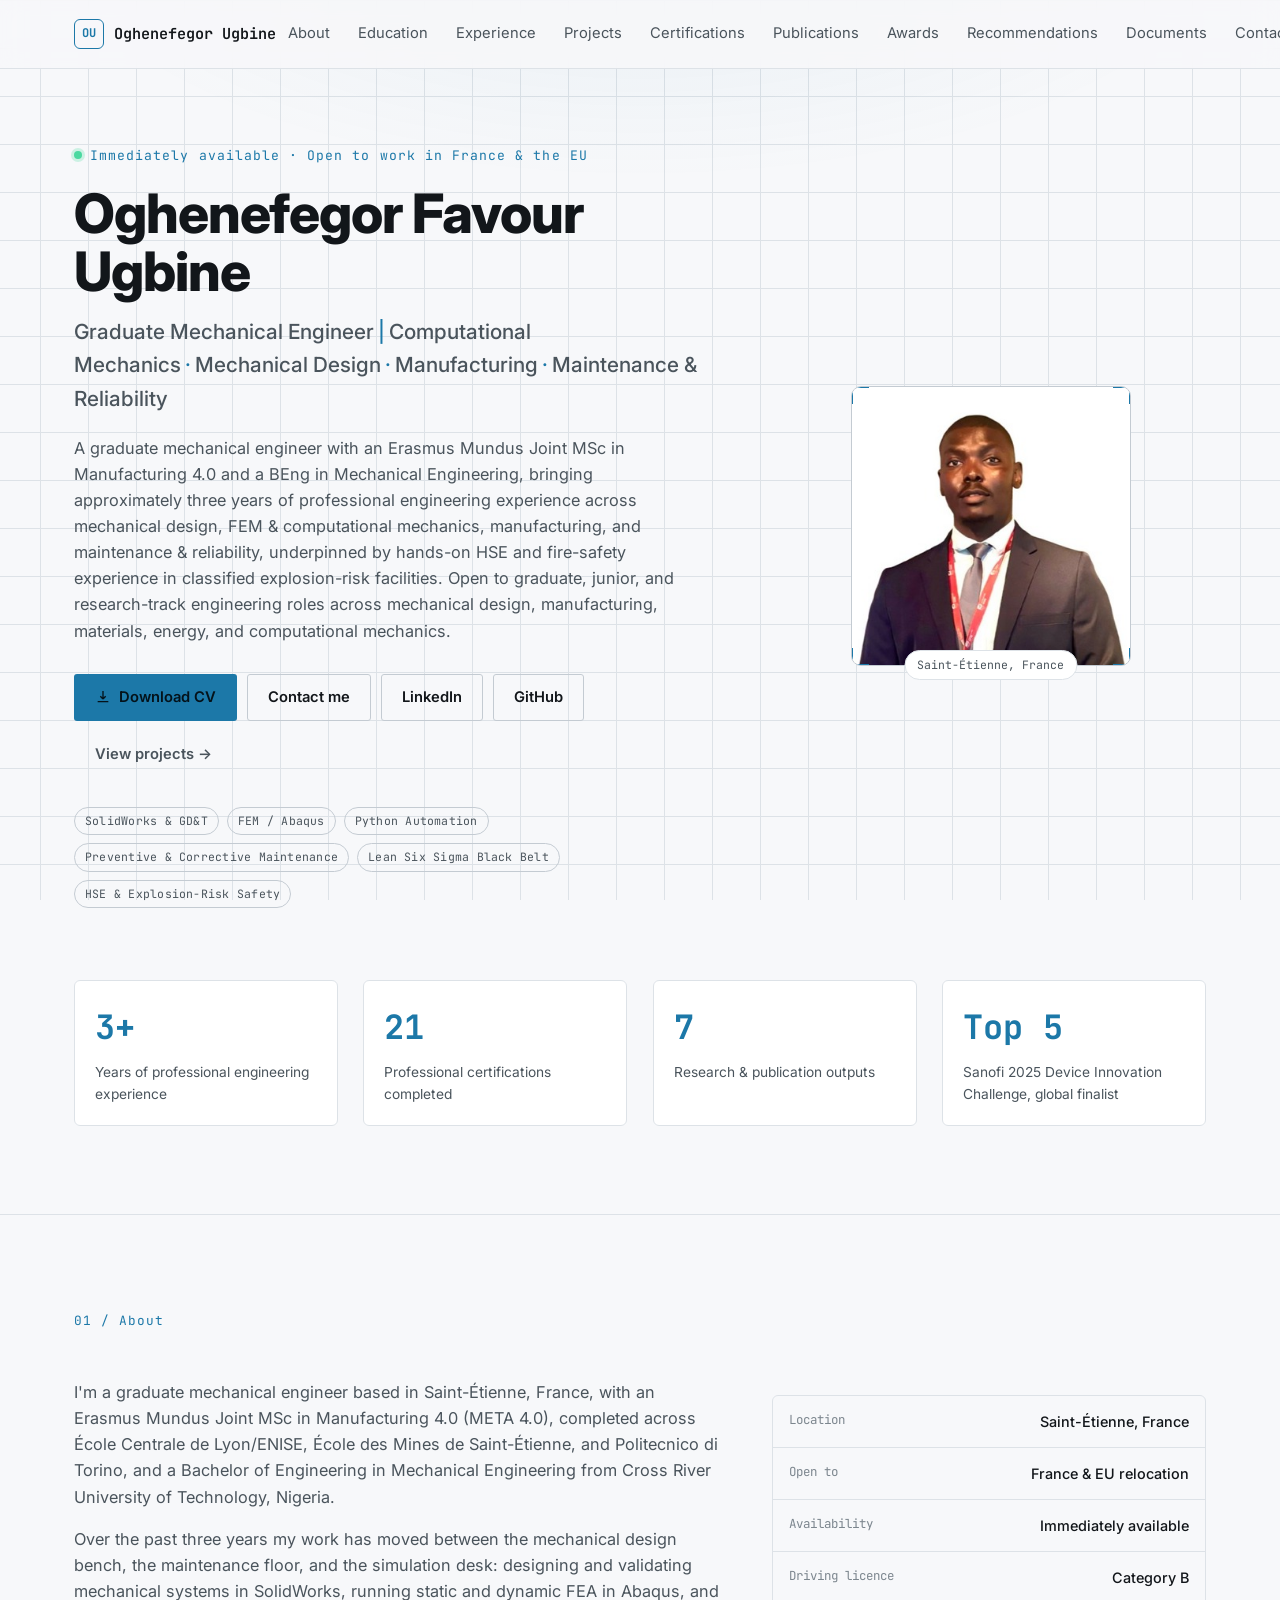
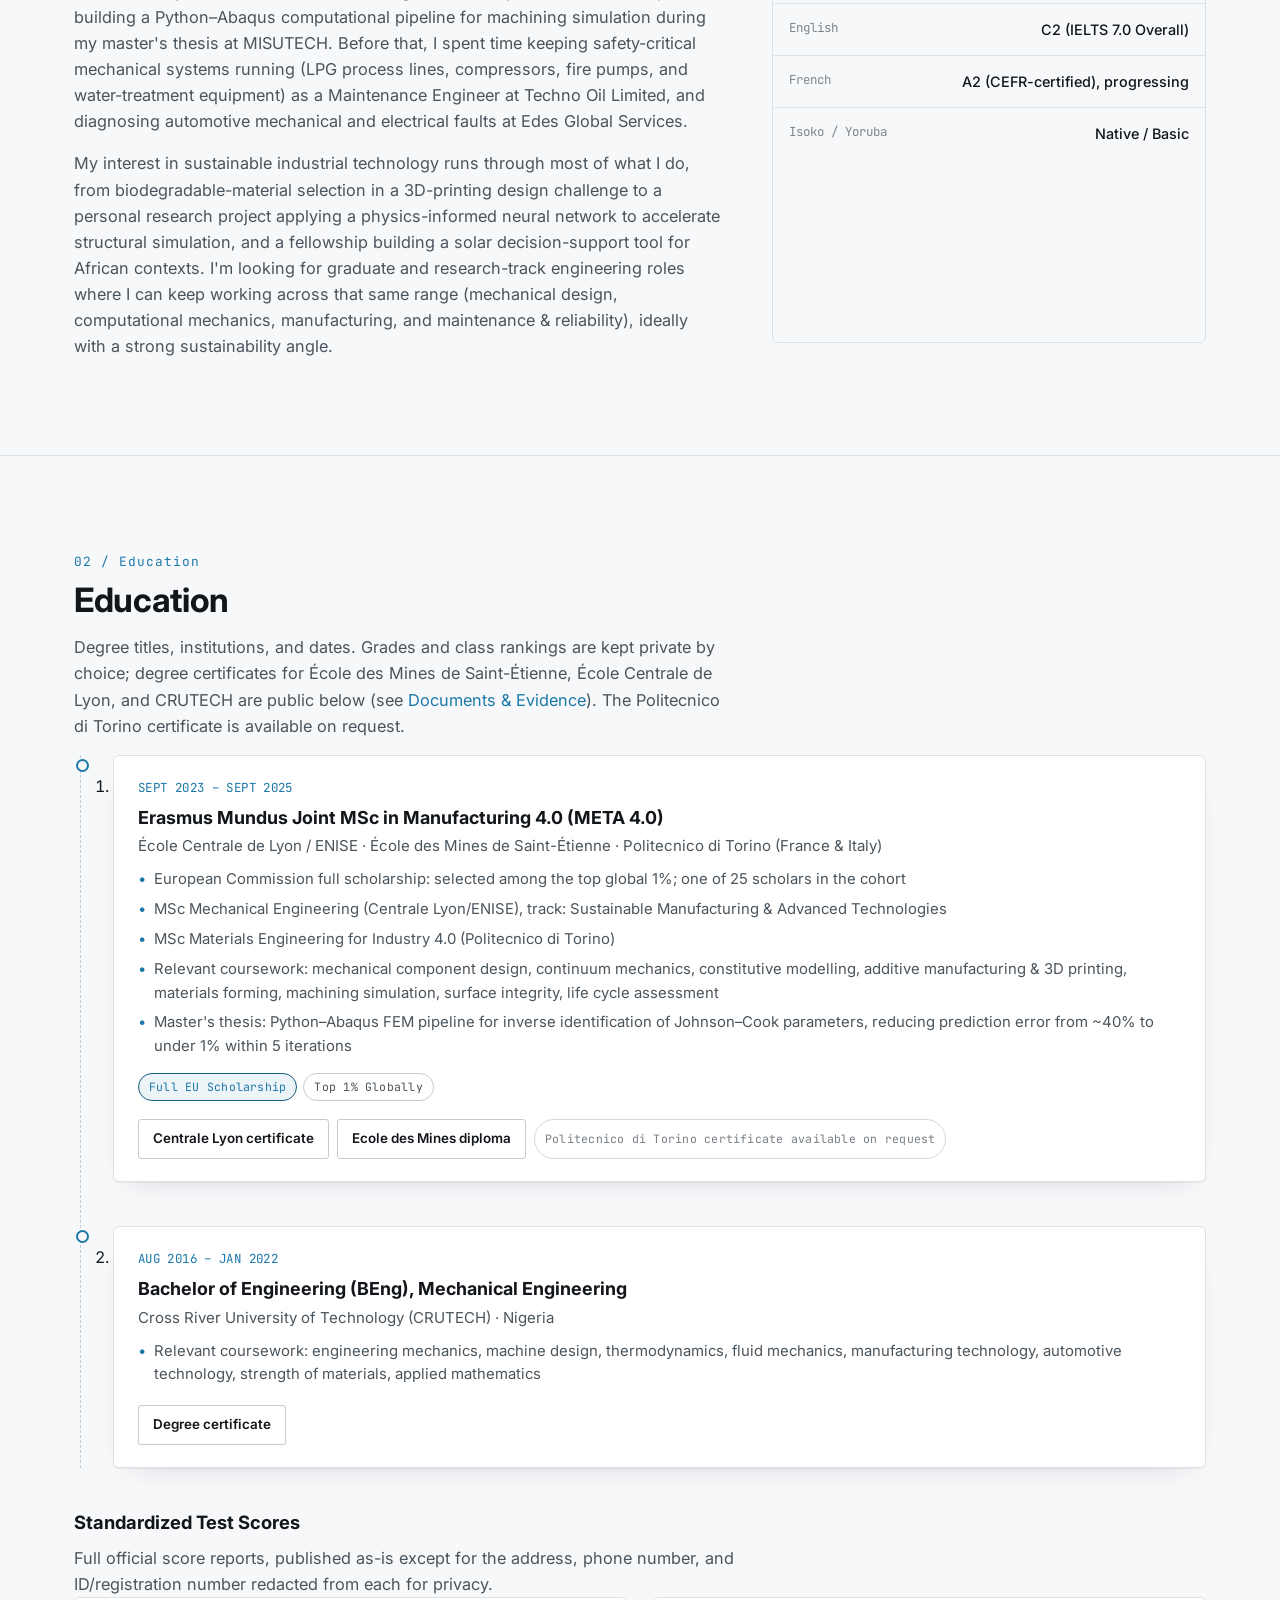
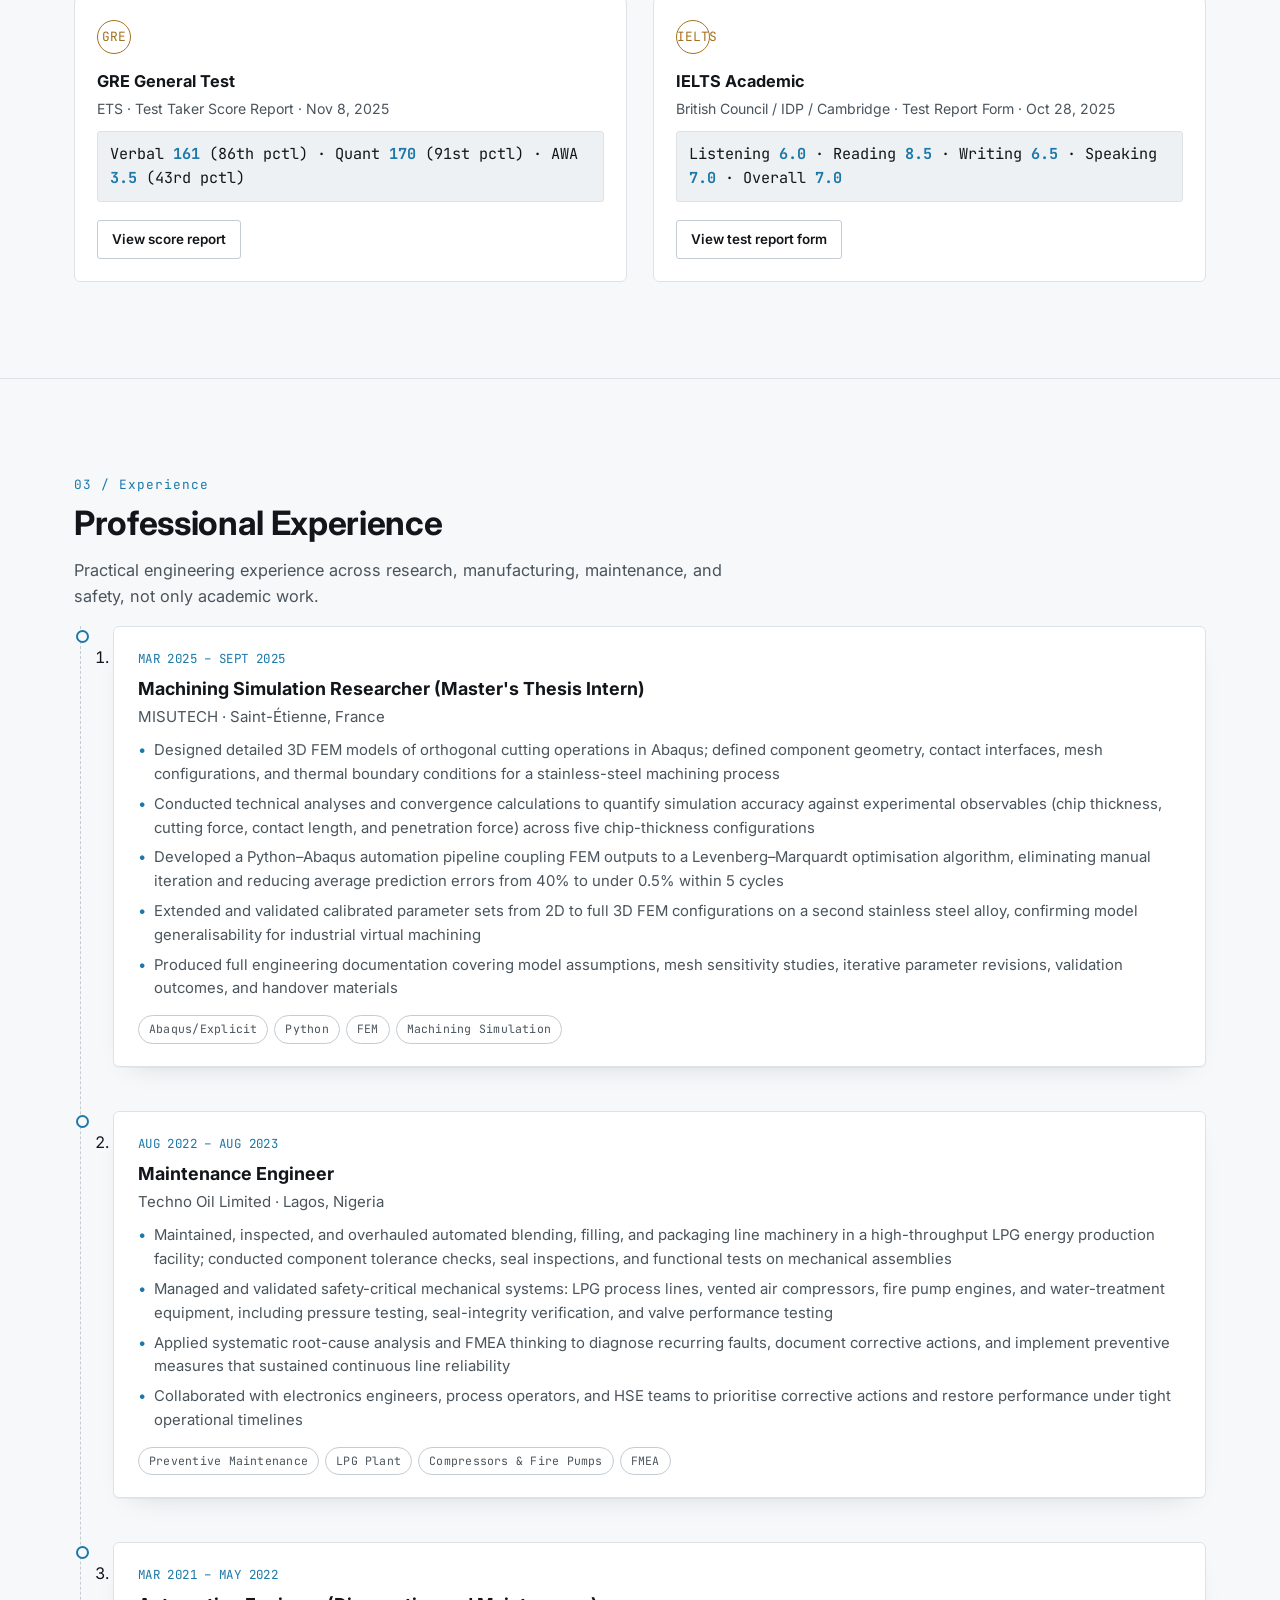
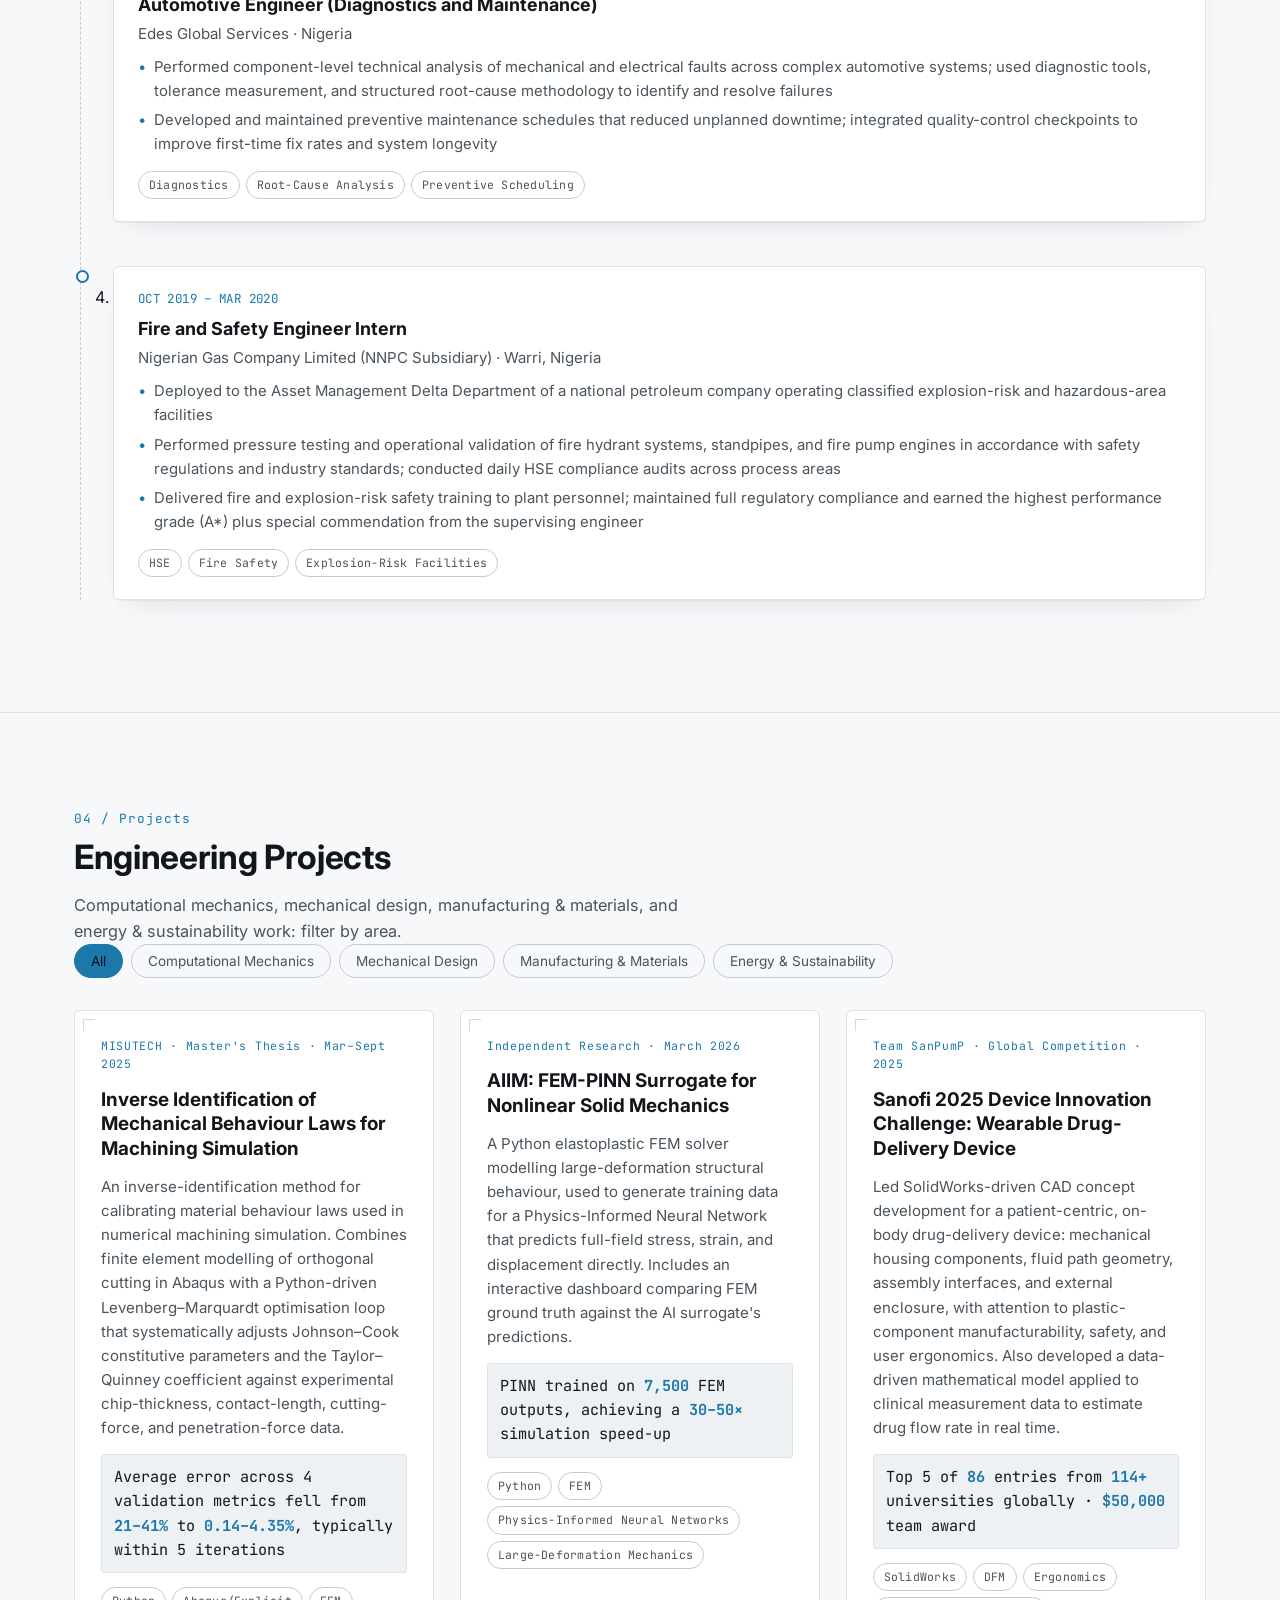
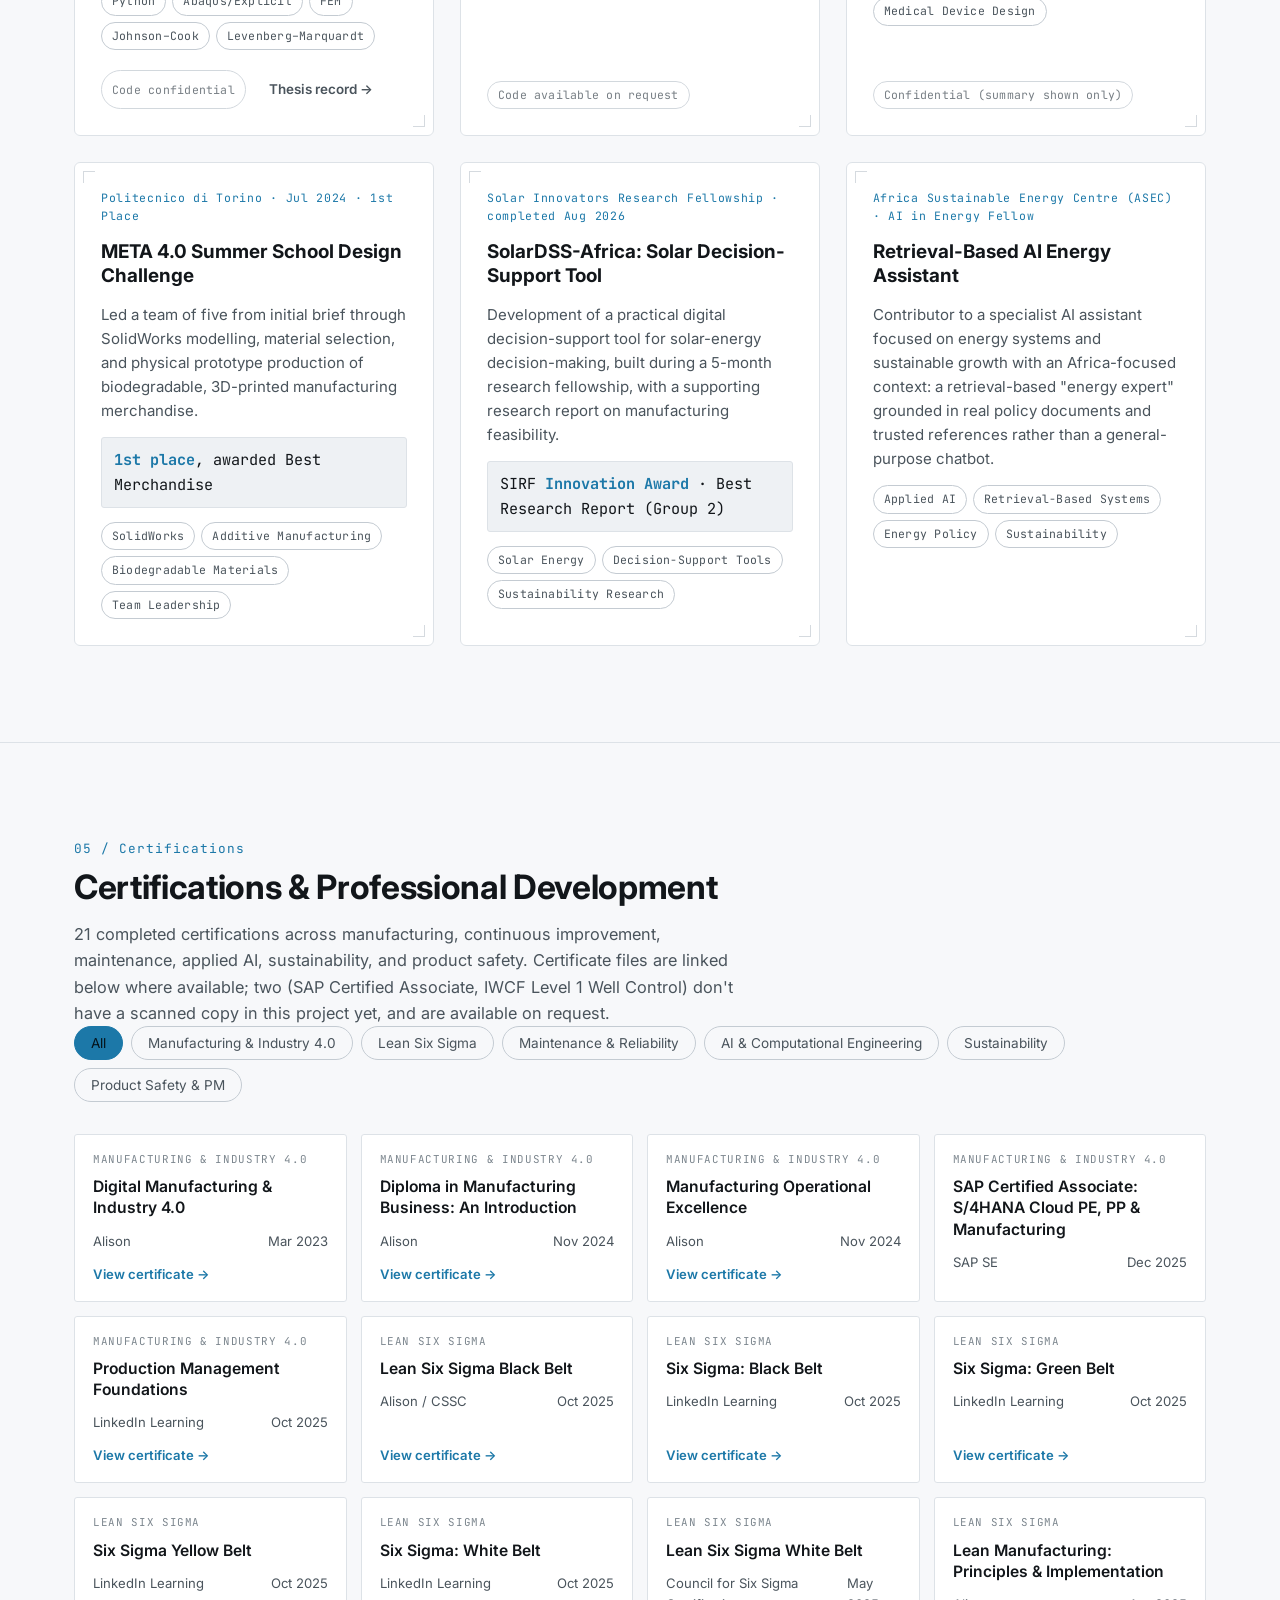
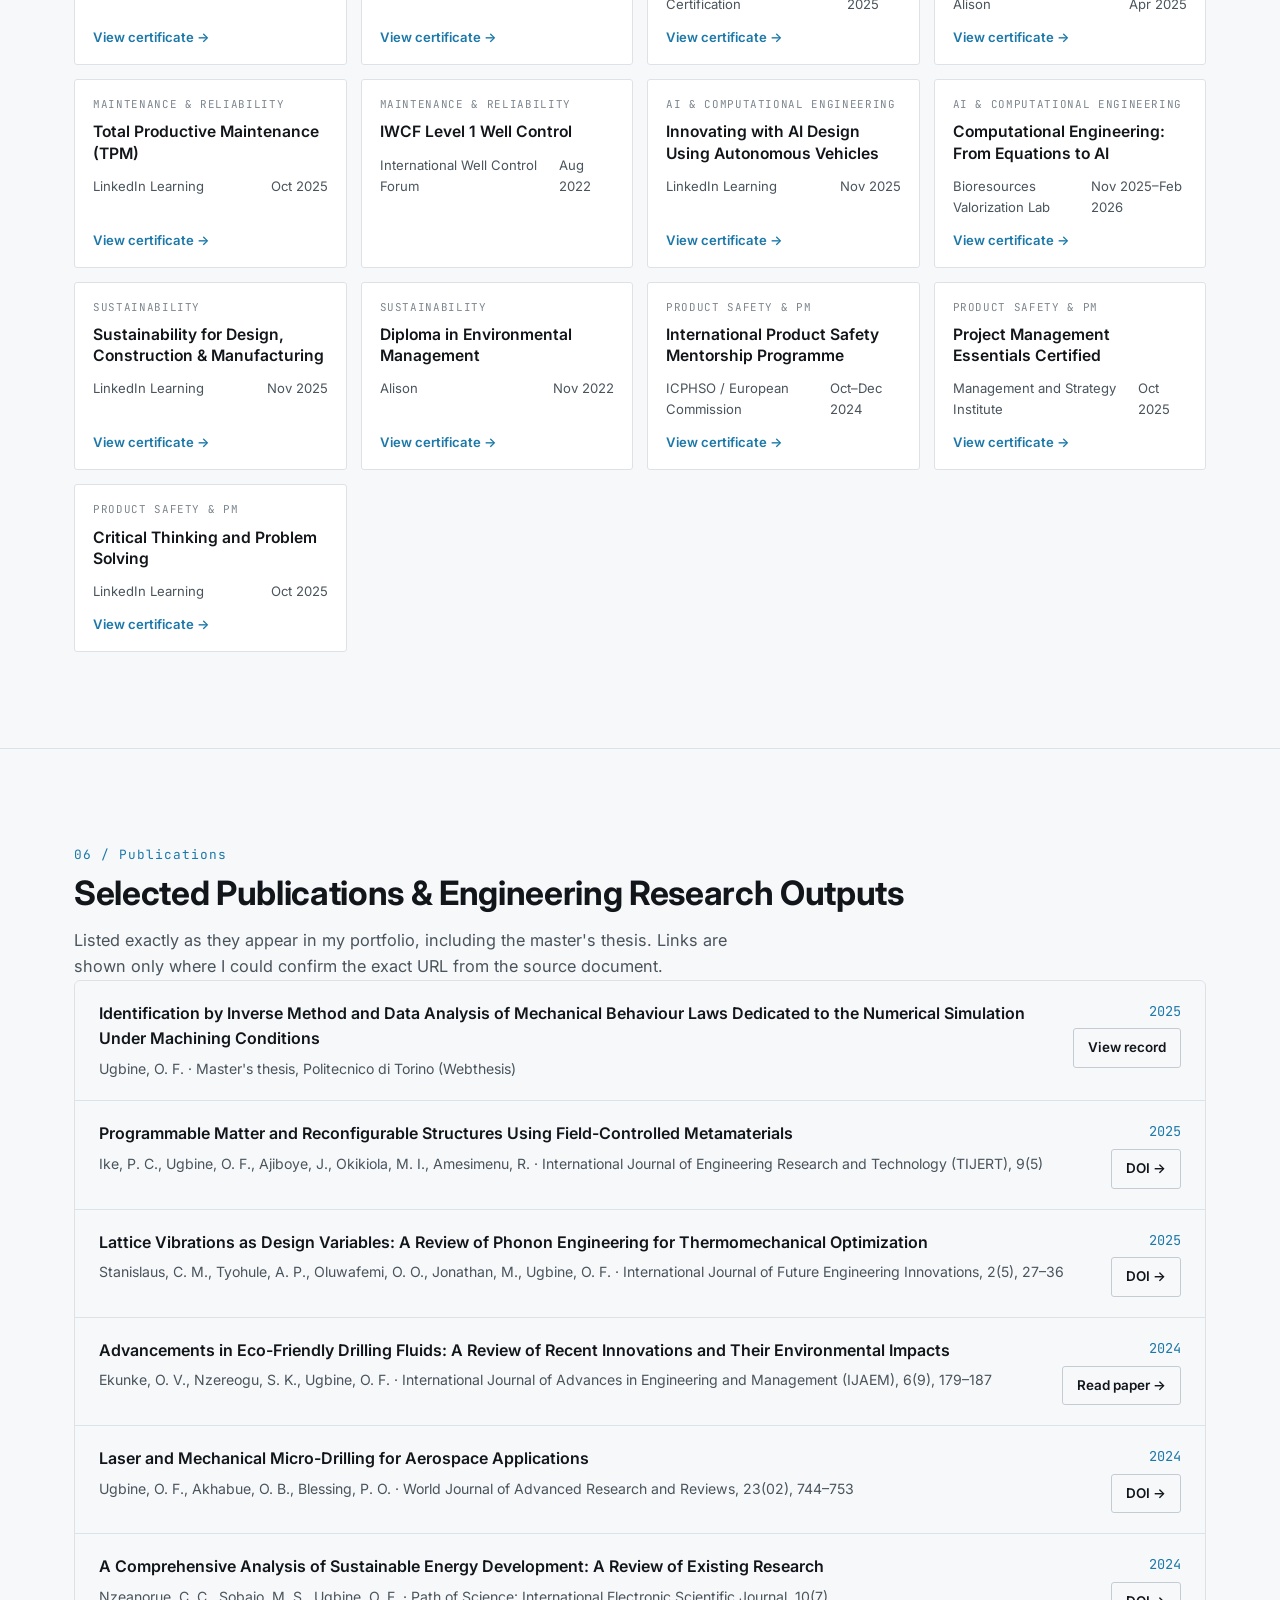
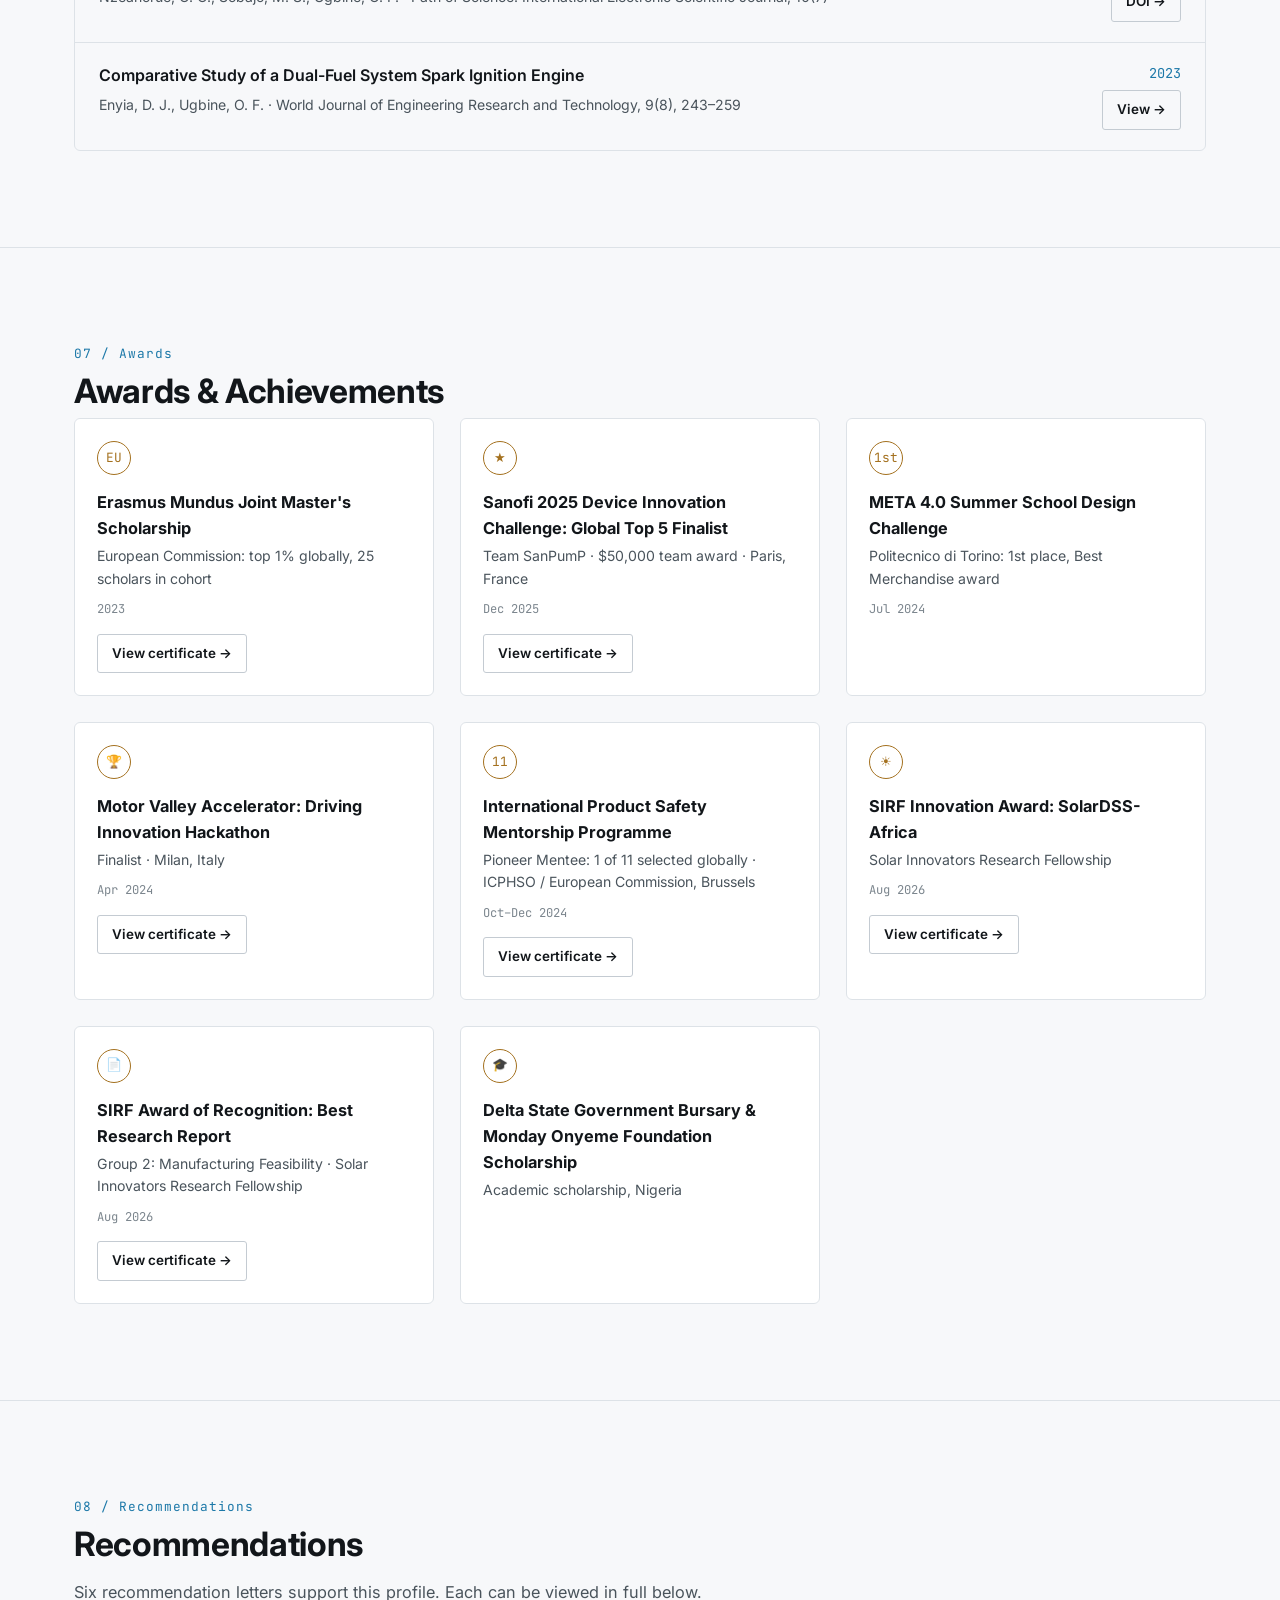
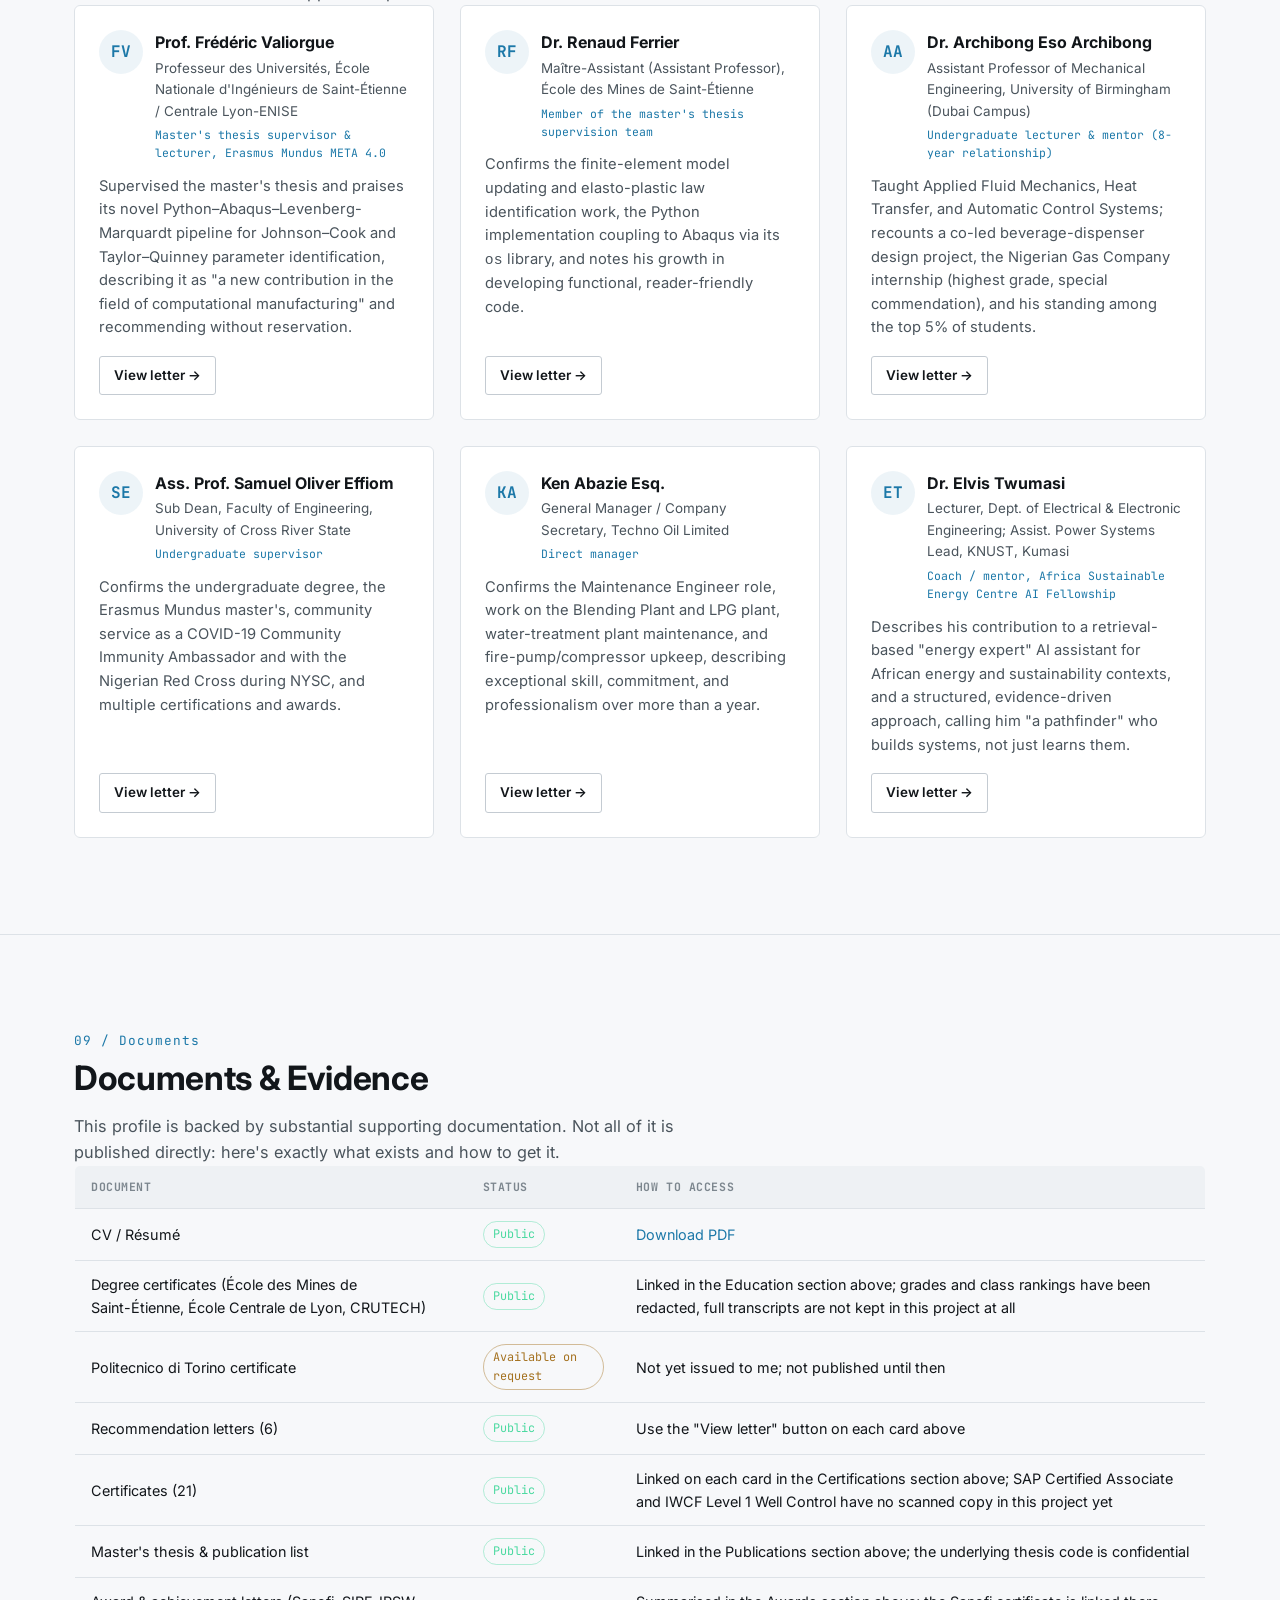
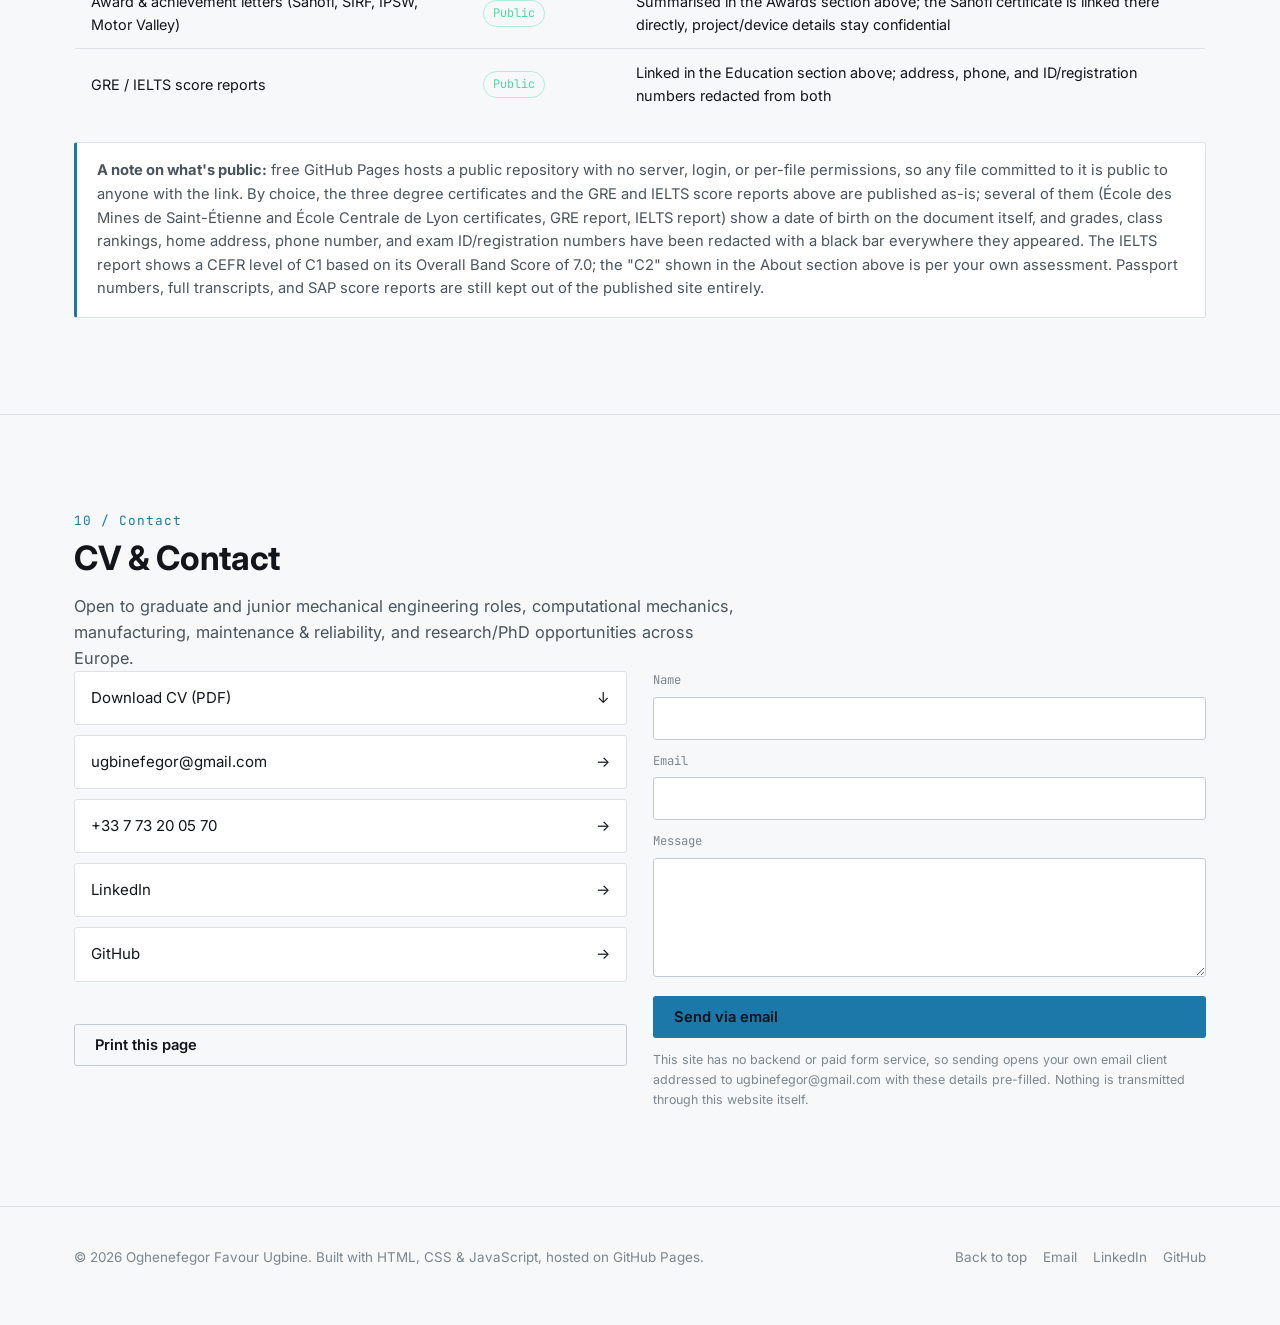
==== index.html @ 9240672d "Add files via upload Fix file placement." ====
<!doctype html>
<html lang="en">
<head>
<meta charset="UTF-8" />
<meta name="viewport" content="width=device-width, initial-scale=1" />
<title>Oghenefegor Favour Ugbine | Graduate Mechanical Engineer</title>
<meta name="description" content="Portfolio of Oghenefegor Favour Ugbine, Graduate Mechanical Engineer specialising in computational mechanics, mechanical design, manufacturing, and maintenance &amp; reliability. Erasmus Mundus MSc in Manufacturing 4.0, BEng Mechanical Engineering." />
<meta name="author" content="Oghenefegor Favour Ugbine" />
<meta name="robots" content="index, follow" />
<link rel="canonical" href="https://oghenefegorugbine.github.io/" />

<!-- Open Graph -->
<meta property="og:type" content="website" />
<meta property="og:title" content="Oghenefegor Favour Ugbine | Graduate Mechanical Engineer" />
<meta property="og:description" content="Computational mechanics · mechanical design · manufacturing · maintenance &amp; reliability. Erasmus Mundus MSc in Manufacturing 4.0, BEng Mechanical Engineering." />
<meta property="og:image" content="assets/images/headshot.jpg" />
<meta property="og:url" content="https://oghenefegorugbine.github.io/" />
<meta name="twitter:card" content="summary" />
<meta name="twitter:title" content="Oghenefegor Favour Ugbine | Graduate Mechanical Engineer" />
<meta name="twitter:description" content="Computational mechanics · mechanical design · manufacturing · maintenance &amp; reliability." />
<meta name="twitter:image" content="assets/images/headshot.jpg" />

<link rel="icon" type="image/svg+xml" href="assets/icons/favicon.svg" />
<link rel="preconnect" href="https://fonts.googleapis.com" />
<link rel="preconnect" href="https://fonts.gstatic.com" crossorigin />
<link href="https://fonts.googleapis.com/css2?family=Inter:wght@400;500;600;700;800&family=JetBrains+Mono:wght@400;500;600;700&display=swap" rel="stylesheet" />
<link rel="stylesheet" href="style.css" />

<script type="application/ld+json">
{
  "@context": "https://schema.org",
  "@type": "Person",
  "name": "Oghenefegor Favour Ugbine",
  "jobTitle": "Graduate Mechanical Engineer",
  "url": "https://oghenefegorugbine.github.io/",
  "email": "mailto:ugbinefegor@gmail.com",
  "address": { "@type": "PostalAddress", "addressLocality": "Saint-Étienne", "addressCountry": "FR" },
  "sameAs": [
    "https://www.linkedin.com/in/oghenefegor-favour-ugbine-377988121",
    "https://github.com/OghenefegorUgbine"
  ],
  "alumniOf": [
    { "@type": "CollegeOrUniversity", "name": "École Centrale de Lyon / ENISE" },
    { "@type": "CollegeOrUniversity", "name": "Politecnico di Torino" },
    { "@type": "CollegeOrUniversity", "name": "École des Mines de Saint-Étienne" },
    { "@type": "CollegeOrUniversity", "name": "Cross River University of Technology" }
  ]
}
</script>
</head>
<body>
<a class="skip-link" href="#main">Skip to content</a>

<header class="site-header">
  <div class="container nav">
    <a class="brand" href="#top">
      <span class="brand-mark" aria-hidden="true">OU</span>
      <span>Oghenefegor&nbsp;Ugbine</span>
    </a>

    <nav class="nav-links" id="nav-links" aria-label="Primary">
      <a href="#about">About</a>
      <a href="#education">Education</a>
      <a href="#experience">Experience</a>
      <a href="#projects">Projects</a>
      <a href="#certifications">Certifications</a>
      <a href="#publications">Publications</a>
      <a href="#awards">Awards</a>
      <a href="#recommendations">Recommendations</a>
      <a href="#documents">Documents</a>
      <a href="#contact">Contact</a>
    </nav>

    <div class="nav-actions">
      <button class="icon-btn" id="theme-toggle" type="button" aria-pressed="false" title="Toggle light / dark mode">
        <svg class="icon-sun hidden" width="18" height="18" viewBox="0 0 24 24" fill="none" stroke="currentColor" stroke-width="2" aria-hidden="true"><circle cx="12" cy="12" r="4"/><path d="M12 2v2M12 20v2M4.9 4.9l1.4 1.4M17.7 17.7l1.4 1.4M2 12h2M20 12h2M4.9 19.1l1.4-1.4M17.7 6.3l1.4-1.4"/></svg>
        <svg class="icon-moon" width="18" height="18" viewBox="0 0 24 24" fill="none" stroke="currentColor" stroke-width="2" aria-hidden="true"><path d="M21 12.8A9 9 0 1 1 11.2 3a7 7 0 0 0 9.8 9.8z"/></svg>
        <span class="visually-hidden" style="position:absolute;width:1px;height:1px;overflow:hidden;clip:rect(0,0,0,0);">Toggle theme</span>
      </button>
      <button class="icon-btn nav-toggle" id="nav-toggle" type="button" aria-expanded="false" aria-controls="nav-links" title="Menu">
        <svg width="18" height="18" viewBox="0 0 24 24" fill="none" stroke="currentColor" stroke-width="2" aria-hidden="true"><path d="M3 6h18M3 12h18M3 18h18"/></svg>
      </button>
    </div>
  </div>
</header>

<main id="main">

  <!-- ================= HOME / HERO ================= -->
  <section id="top" class="hero">
    <div class="container hero-grid">
      <div>
        <p class="eyebrow">Immediately available · Open to work in France &amp; the EU</p>
        <h1 class="hero-name">Oghenefegor Favour Ugbine</h1>
        <p class="hero-headline">Graduate Mechanical Engineer<span class="sep">|</span>Computational Mechanics<span class="sep">·</span>Mechanical Design<span class="sep">·</span>Manufacturing<span class="sep">·</span>Maintenance &amp; Reliability</p>
        <p class="hero-value">A graduate mechanical engineer with an Erasmus Mundus Joint MSc in Manufacturing 4.0 and a BEng in Mechanical Engineering, bringing approximately three years of professional engineering experience across mechanical design, FEM &amp; computational mechanics, manufacturing, and maintenance &amp; reliability, underpinned by hands-on HSE and fire-safety experience in classified explosion-risk facilities. Open to graduate, junior, and research-track engineering roles across mechanical design, manufacturing, materials, energy, and computational mechanics.</p>

        <div class="hero-actions">
          <a class="btn btn-primary" href="assets/documents/Oghenefegor_Favour_Ugbine_CV.pdf" download>
            <svg width="16" height="16" viewBox="0 0 24 24" fill="none" stroke="currentColor" stroke-width="2" aria-hidden="true"><path d="M12 3v12m0 0l-4-4m4 4l4-4M4 19h16"/></svg>
            Download CV
          </a>
          <a class="btn btn-outline" href="#contact">Contact me</a>
          <a class="btn btn-outline" href="https://www.linkedin.com/in/oghenefegor-favour-ugbine-377988121" target="_blank" rel="noopener noreferrer">LinkedIn</a>
          <a class="btn btn-outline" href="https://github.com/OghenefegorUgbine" target="_blank" rel="noopener noreferrer">GitHub</a>
          <a class="btn btn-ghost" href="#projects">View projects &rarr;</a>
        </div>

        <div class="hero-tags">
          <span class="tag">SolidWorks &amp; GD&amp;T</span>
          <span class="tag">FEM / Abaqus</span>
          <span class="tag">Python Automation</span>
          <span class="tag">Preventive &amp; Corrective Maintenance</span>
          <span class="tag">Lean Six Sigma Black Belt</span>
          <span class="tag">HSE &amp; Explosion-Risk Safety</span>
        </div>
      </div>

      <div class="hero-portrait">
        <div class="portrait-frame">
          <span class="portrait-corner tl"></span><span class="portrait-corner tr"></span>
          <span class="portrait-corner bl"></span><span class="portrait-corner br"></span>
          <img src="assets/images/headshot.jpg" alt="Portrait of Oghenefegor Favour Ugbine" width="360" height="352" />
        </div>
        <span class="portrait-label">Saint-Étienne, France</span>
      </div>
    </div>

    <div class="container stat-row reveal">
      <div class="stat"><div class="stat-num" data-count-to="3" data-suffix="+">0</div><div class="stat-label">Years of professional engineering experience</div></div>
      <div class="stat"><div class="stat-num" data-count-to="21" data-suffix="">0</div><div class="stat-label">Professional certifications completed</div></div>
      <div class="stat"><div class="stat-num" data-count-to="7" data-suffix="">0</div><div class="stat-label">Research &amp; publication outputs</div></div>
      <div class="stat"><div class="stat-num mono" style="font-size:clamp(1.6rem,3vw,2.1rem);font-weight:700;color:var(--accent);">Top 5</div><div class="stat-label">Sanofi 2025 Device Innovation Challenge, global finalist</div></div>
    </div>
  </section>

  <!-- ================= ABOUT ================= -->
  <section id="about">
    <div class="container">
      <div class="section-head reveal">
        <span class="section-index">01 / About</span>
      </div>
      <div class="about-grid">
        <div class="about-body reveal">
          <p>I'm a graduate mechanical engineer based in Saint-Étienne, France, with an Erasmus Mundus Joint MSc in Manufacturing 4.0 (META 4.0), completed across École Centrale de Lyon/ENISE, École des Mines de Saint-Étienne, and Politecnico di Torino, and a Bachelor of Engineering in Mechanical Engineering from Cross River University of Technology, Nigeria.</p>
          <p>Over the past three years my work has moved between the mechanical design bench, the maintenance floor, and the simulation desk: designing and validating mechanical systems in SolidWorks, running static and dynamic FEA in Abaqus, and building a Python&ndash;Abaqus computational pipeline for machining simulation during my master's thesis at MISUTECH. Before that, I spent time keeping safety-critical mechanical systems running (LPG process lines, compressors, fire pumps, and water-treatment equipment) as a Maintenance Engineer at Techno Oil Limited, and diagnosing automotive mechanical and electrical faults at Edes Global Services.</p>
          <p>My interest in sustainable industrial technology runs through most of what I do, from biodegradable-material selection in a 3D-printing design challenge to a personal research project applying a physics-informed neural network to accelerate structural simulation, and a fellowship building a solar decision-support tool for African contexts. I'm looking for graduate and research-track engineering roles where I can keep working across that same range (mechanical design, computational mechanics, manufacturing, and maintenance &amp; reliability), ideally with a strong sustainability angle.</p>
        </div>
        <dl class="about-facts reveal">
          <div class="about-fact"><dt>Location</dt><dd>Saint-Étienne, France</dd></div>
          <div class="about-fact"><dt>Open to</dt><dd>France &amp; EU relocation</dd></div>
          <div class="about-fact"><dt>Availability</dt><dd>Immediately available</dd></div>
          <div class="about-fact"><dt>Driving licence</dt><dd>Category B</dd></div>
          <div class="about-fact"><dt>English</dt><dd>C2 (<a href="#education" style="color:inherit;">IELTS 7.0 Overall</a>)</dd></div>
          <div class="about-fact"><dt>French</dt><dd>A2 (CEFR-certified), progressing</dd></div>
          <div class="about-fact"><dt>Isoko / Yoruba</dt><dd>Native / Basic</dd></div>
        </dl>
      </div>
    </div>
  </section>

  <!-- ================= EDUCATION ================= -->
  <section id="education">
    <div class="container">
      <div class="section-head-row reveal">
        <span class="section-index">02 / Education</span>
        <h2 class="section-title">Education</h2>
        <p class="section-sub">Degree titles, institutions, and dates. Grades and class rankings are kept private by choice; degree certificates for École des Mines de Saint-Étienne, École Centrale de Lyon, and CRUTECH are public below (see <a href="#documents" style="color:var(--accent);">Documents &amp; Evidence</a>). The Politecnico di Torino certificate is available on request.</p>
      </div>

      <ol class="timeline">
        <li class="timeline-item reveal">
          <span class="timeline-dot" aria-hidden="true"></span>
          <div class="timeline-card">
            <div class="timeline-when">SEPT 2023 &ndash; SEPT 2025</div>
            <h3 class="timeline-title">Erasmus Mundus Joint MSc in Manufacturing 4.0 (META 4.0)</h3>
            <p class="timeline-org">École Centrale de Lyon / ENISE &middot; École des Mines de Saint-Étienne &middot; Politecnico di Torino (France &amp; Italy)</p>
            <ul class="timeline-list">
              <li>European Commission full scholarship: selected among the top global 1%; one of 25 scholars in the cohort</li>
              <li>MSc Mechanical Engineering (Centrale Lyon/ENISE), track: Sustainable Manufacturing &amp; Advanced Technologies</li>
              <li>MSc Materials Engineering for Industry 4.0 (Politecnico di Torino)</li>
              <li>Relevant coursework: mechanical component design, continuum mechanics, constitutive modelling, additive manufacturing &amp; 3D printing, materials forming, machining simulation, surface integrity, life cycle assessment</li>
              <li>Master's thesis: Python&ndash;Abaqus FEM pipeline for inverse identification of Johnson&ndash;Cook parameters, reducing prediction error from ~40% to under 1% within 5 iterations</li>
            </ul>
            <div class="timeline-tags"><span class="tag tag-accent">Full EU Scholarship</span><span class="tag">Top 1% Globally</span></div>
            <div class="project-links" style="margin-top:.75rem;">
              <a class="btn btn-sm btn-outline" href="documents/degree-certificates/ecole-centrale-de-lyon-certificate.pdf" target="_blank" rel="noopener noreferrer">Centrale Lyon certificate</a>
              <a class="btn btn-sm btn-outline" href="documents/degree-certificates/ecole-des-mines-master-diploma.pdf" target="_blank" rel="noopener noreferrer">Ecole des Mines diploma</a>
              <span class="tag" style="opacity:.75;">Politecnico di Torino certificate available on request</span>
            </div>
          </div>
        </li>

        <li class="timeline-item reveal">
          <span class="timeline-dot" aria-hidden="true"></span>
          <div class="timeline-card">
            <div class="timeline-when">AUG 2016 &ndash; JAN 2022</div>
            <h3 class="timeline-title">Bachelor of Engineering (BEng), Mechanical Engineering</h3>
            <p class="timeline-org">Cross River University of Technology (CRUTECH) &middot; Nigeria</p>
            <ul class="timeline-list">
              <li>Relevant coursework: engineering mechanics, machine design, thermodynamics, fluid mechanics, manufacturing technology, automotive technology, strength of materials, applied mathematics</li>
            </ul>
            <div class="project-links" style="margin-top:.75rem;">
              <a class="btn btn-sm btn-outline" href="documents/degree-certificates/crutech-bachelor-degree-certificate.pdf" target="_blank" rel="noopener noreferrer">Degree certificate</a>
            </div>
          </div>
        </li>
      </ol>

      <div class="section-head-row reveal" style="margin-top:2.5rem;">
        <h3 style="font-size:1.15rem;font-weight:700;">Standardized Test Scores</h3>
        <p class="section-sub">Full official score reports, published as-is except for the address, phone number, and ID/registration number redacted from each for privacy.</p>
      </div>
      <div class="award-grid">
        <div class="award-card reveal">
          <div class="award-icon">GRE</div>
          <div class="award-title">GRE General Test</div>
          <div class="award-org">ETS &middot; Test Taker Score Report &middot; Nov 8, 2025</div>
          <div class="project-stat" style="margin-top:10px;">Verbal <span>161</span> (86th pctl) &middot; Quant <span>170</span> (91st pctl) &middot; AWA <span>3.5</span> (43rd pctl)</div>
          <div class="project-links" style="margin-top:.75rem;">
            <a class="btn btn-sm btn-outline" href="documents/test-scores/gre-general-test-score-report.pdf" target="_blank" rel="noopener noreferrer">View score report</a>
          </div>
        </div>
        <div class="award-card reveal">
          <div class="award-icon">IELTS</div>
          <div class="award-title">IELTS Academic</div>
          <div class="award-org">British Council / IDP / Cambridge &middot; Test Report Form &middot; Oct 28, 2025</div>
          <div class="project-stat" style="margin-top:10px;">Listening <span>6.0</span> &middot; Reading <span>8.5</span> &middot; Writing <span>6.5</span> &middot; Speaking <span>7.0</span> &middot; Overall <span>7.0</span></div>
          <div class="project-links" style="margin-top:.75rem;">
            <a class="btn btn-sm btn-outline" href="documents/test-scores/ielts-academic-test-report-form.pdf" target="_blank" rel="noopener noreferrer">View test report form</a>
          </div>
        </div>
      </div>
    </div>
  </section>

  <!-- ================= EXPERIENCE ================= -->
  <section id="experience">
    <div class="container">
      <div class="section-head-row reveal">
        <span class="section-index">03 / Experience</span>
        <h2 class="section-title">Professional Experience</h2>
        <p class="section-sub">Practical engineering experience across research, manufacturing, maintenance, and safety, not only academic work.</p>
      </div>

      <ol class="timeline">
        <li class="timeline-item reveal">
          <span class="timeline-dot" aria-hidden="true"></span>
          <div class="timeline-card">
            <div class="timeline-when">MAR 2025 &ndash; SEPT 2025</div>
            <h3 class="timeline-title">Machining Simulation Researcher (Master's Thesis Intern)</h3>
            <p class="timeline-org">MISUTECH &middot; Saint-Étienne, France</p>
            <ul class="timeline-list">
              <li>Designed detailed 3D FEM models of orthogonal cutting operations in Abaqus; defined component geometry, contact interfaces, mesh configurations, and thermal boundary conditions for a stainless-steel machining process</li>
              <li>Conducted technical analyses and convergence calculations to quantify simulation accuracy against experimental observables (chip thickness, cutting force, contact length, and penetration force) across five chip-thickness configurations</li>
              <li>Developed a Python&ndash;Abaqus automation pipeline coupling FEM outputs to a Levenberg&ndash;Marquardt optimisation algorithm, eliminating manual iteration and reducing average prediction errors from 40% to under 0.5% within 5 cycles</li>
              <li>Extended and validated calibrated parameter sets from 2D to full 3D FEM configurations on a second stainless steel alloy, confirming model generalisability for industrial virtual machining</li>
              <li>Produced full engineering documentation covering model assumptions, mesh sensitivity studies, iterative parameter revisions, validation outcomes, and handover materials</li>
            </ul>
            <div class="timeline-tags"><span class="tag">Abaqus/Explicit</span><span class="tag">Python</span><span class="tag">FEM</span><span class="tag">Machining Simulation</span></div>
          </div>
        </li>

        <li class="timeline-item reveal">
          <span class="timeline-dot" aria-hidden="true"></span>
          <div class="timeline-card">
            <div class="timeline-when">AUG 2022 &ndash; AUG 2023</div>
            <h3 class="timeline-title">Maintenance Engineer</h3>
            <p class="timeline-org">Techno Oil Limited &middot; Lagos, Nigeria</p>
            <ul class="timeline-list">
              <li>Maintained, inspected, and overhauled automated blending, filling, and packaging line machinery in a high-throughput LPG energy production facility; conducted component tolerance checks, seal inspections, and functional tests on mechanical assemblies</li>
              <li>Managed and validated safety-critical mechanical systems: LPG process lines, vented air compressors, fire pump engines, and water-treatment equipment, including pressure testing, seal-integrity verification, and valve performance testing</li>
              <li>Applied systematic root-cause analysis and FMEA thinking to diagnose recurring faults, document corrective actions, and implement preventive measures that sustained continuous line reliability</li>
              <li>Collaborated with electronics engineers, process operators, and HSE teams to prioritise corrective actions and restore performance under tight operational timelines</li>
            </ul>
            <div class="timeline-tags"><span class="tag">Preventive Maintenance</span><span class="tag">LPG Plant</span><span class="tag">Compressors &amp; Fire Pumps</span><span class="tag">FMEA</span></div>
          </div>
        </li>

        <li class="timeline-item reveal">
          <span class="timeline-dot" aria-hidden="true"></span>
          <div class="timeline-card">
            <div class="timeline-when">MAR 2021 &ndash; MAY 2022</div>
            <h3 class="timeline-title">Automotive Engineer (Diagnostics and Maintenance)</h3>
            <p class="timeline-org">Edes Global Services &middot; Nigeria</p>
            <ul class="timeline-list">
              <li>Performed component-level technical analysis of mechanical and electrical faults across complex automotive systems; used diagnostic tools, tolerance measurement, and structured root-cause methodology to identify and resolve failures</li>
              <li>Developed and maintained preventive maintenance schedules that reduced unplanned downtime; integrated quality-control checkpoints to improve first-time fix rates and system longevity</li>
            </ul>
            <div class="timeline-tags"><span class="tag">Diagnostics</span><span class="tag">Root-Cause Analysis</span><span class="tag">Preventive Scheduling</span></div>
          </div>
        </li>

        <li class="timeline-item reveal">
          <span class="timeline-dot" aria-hidden="true"></span>
          <div class="timeline-card">
            <div class="timeline-when">OCT 2019 &ndash; MAR 2020</div>
            <h3 class="timeline-title">Fire and Safety Engineer Intern</h3>
            <p class="timeline-org">Nigerian Gas Company Limited (NNPC Subsidiary) &middot; Warri, Nigeria</p>
            <ul class="timeline-list">
              <li>Deployed to the Asset Management Delta Department of a national petroleum company operating classified explosion-risk and hazardous-area facilities</li>
              <li>Performed pressure testing and operational validation of fire hydrant systems, standpipes, and fire pump engines in accordance with safety regulations and industry standards; conducted daily HSE compliance audits across process areas</li>
              <li>Delivered fire and explosion-risk safety training to plant personnel; maintained full regulatory compliance and earned the highest performance grade (A*) plus special commendation from the supervising engineer</li>
            </ul>
            <div class="timeline-tags"><span class="tag">HSE</span><span class="tag">Fire Safety</span><span class="tag">Explosion-Risk Facilities</span></div>
          </div>
        </li>
      </ol>
    </div>
  </section>

  <!-- ================= PROJECTS ================= -->
  <section id="projects">
    <div class="container">
      <div class="section-head-row reveal">
        <span class="section-index">04 / Projects</span>
        <h2 class="section-title">Engineering Projects</h2>
        <p class="section-sub">Computational mechanics, mechanical design, manufacturing &amp; materials, and energy &amp; sustainability work: filter by area.</p>
      </div>

      <div class="pill-group" id="project-filters" role="group" aria-label="Filter projects by category">
        <button class="filter-btn is-active" data-filter="all" aria-pressed="true" type="button">All</button>
        <button class="filter-btn" data-filter="computational-mechanics" aria-pressed="false" type="button">Computational Mechanics</button>
        <button class="filter-btn" data-filter="mechanical-design" aria-pressed="false" type="button">Mechanical Design</button>
        <button class="filter-btn" data-filter="manufacturing-materials" aria-pressed="false" type="button">Manufacturing &amp; Materials</button>
        <button class="filter-btn" data-filter="energy-sustainability" aria-pressed="false" type="button">Energy &amp; Sustainability</button>
      </div>

      <div class="project-grid mt-lg">

        <article class="project-card reveal" data-category="computational-mechanics">
          <span class="project-kicker">MISUTECH &middot; Master's Thesis &middot; Mar&ndash;Sept 2025</span>
          <h3 class="project-title">Inverse Identification of Mechanical Behaviour Laws for Machining Simulation</h3>
          <p class="project-desc">An inverse-identification method for calibrating material behaviour laws used in numerical machining simulation. Combines finite element modelling of orthogonal cutting in Abaqus with a Python-driven Levenberg&ndash;Marquardt optimisation loop that systematically adjusts Johnson&ndash;Cook constitutive parameters and the Taylor&ndash;Quinney coefficient against experimental chip-thickness, contact-length, cutting-force, and penetration-force data.</p>
          <div class="project-stat">Average error across 4 validation metrics fell from <span>21&ndash;41%</span> to <span>0.14&ndash;4.35%</span>, typically within 5 iterations</div>
          <div class="project-tags">
            <span class="tag">Python</span><span class="tag">Abaqus/Explicit</span><span class="tag">FEM</span><span class="tag">Johnson&ndash;Cook</span><span class="tag">Levenberg&ndash;Marquardt</span>
          </div>
          <div class="project-links">
            <span class="tag" style="opacity:.75;">Code confidential</span>
            <a class="btn btn-sm btn-ghost" href="http://webthesis.biblio.polito.it/id/eprint/37079" target="_blank" rel="noopener noreferrer">Thesis record &rarr;</a>
          </div>
        </article>

        <article class="project-card reveal" data-category="computational-mechanics energy-sustainability">
          <span class="project-kicker">Independent Research &middot; March 2026</span>
          <h3 class="project-title">AIIM: FEM-PINN Surrogate for Nonlinear Solid Mechanics</h3>
          <p class="project-desc">A Python elastoplastic FEM solver modelling large-deformation structural behaviour, used to generate training data for a Physics-Informed Neural Network that predicts full-field stress, strain, and displacement directly. Includes an interactive dashboard comparing FEM ground truth against the AI surrogate's predictions.</p>
          <div class="project-stat">PINN trained on <span>7,500</span> FEM outputs, achieving a <span>30&ndash;50&times;</span> simulation speed-up</div>
          <div class="project-tags">
            <span class="tag">Python</span><span class="tag">FEM</span><span class="tag">Physics-Informed Neural Networks</span><span class="tag">Large-Deformation Mechanics</span>
          </div>
          <div class="project-links">
            <span class="tag" style="opacity:.75;">Code available on request</span>
          </div>
        </article>

        <article class="project-card reveal" data-category="mechanical-design">
          <span class="project-kicker">Team SanPumP &middot; Global Competition &middot; 2025</span>
          <h3 class="project-title">Sanofi 2025 Device Innovation Challenge: Wearable Drug-Delivery Device</h3>
          <p class="project-desc">Led SolidWorks-driven CAD concept development for a patient-centric, on-body drug-delivery device: mechanical housing components, fluid path geometry, assembly interfaces, and external enclosure, with attention to plastic-component manufacturability, safety, and user ergonomics. Also developed a data-driven mathematical model applied to clinical measurement data to estimate drug flow rate in real time.</p>
          <div class="project-stat">Top 5 of <span>86</span> entries from <span>114+</span> universities globally &middot; <span>$50,000</span> team award</div>
          <div class="project-tags">
            <span class="tag">SolidWorks</span><span class="tag">DFM</span><span class="tag">Ergonomics</span><span class="tag">Medical Device Design</span>
          </div>
          <div class="project-links">
            <span class="tag" style="opacity:.75;">Confidential (summary shown only)</span>
          </div>
        </article>

        <article class="project-card reveal" data-category="manufacturing-materials">
          <span class="project-kicker">Politecnico di Torino &middot; Jul 2024 &middot; 1st Place</span>
          <h3 class="project-title">META 4.0 Summer School Design Challenge</h3>
          <p class="project-desc">Led a team of five from initial brief through SolidWorks modelling, material selection, and physical prototype production of biodegradable, 3D-printed manufacturing merchandise.</p>
          <div class="project-stat"><span>1st place</span>, awarded Best Merchandise</div>
          <div class="project-tags">
            <span class="tag">SolidWorks</span><span class="tag">Additive Manufacturing</span><span class="tag">Biodegradable Materials</span><span class="tag">Team Leadership</span>
          </div>
        </article>

        <article class="project-card reveal" data-category="energy-sustainability">
          <span class="project-kicker">Solar Innovators Research Fellowship &middot; completed Aug 2026</span>
          <h3 class="project-title">SolarDSS-Africa: Solar Decision-Support Tool</h3>
          <p class="project-desc">Development of a practical digital decision-support tool for solar-energy decision-making, built during a 5-month research fellowship, with a supporting research report on manufacturing feasibility.</p>
          <div class="project-stat">SIRF <span>Innovation Award</span> &middot; Best Research Report (Group 2)</div>
          <div class="project-tags">
            <span class="tag">Solar Energy</span><span class="tag">Decision-Support Tools</span><span class="tag">Sustainability Research</span>
          </div>
        </article>

        <article class="project-card reveal" data-category="energy-sustainability">
          <span class="project-kicker">Africa Sustainable Energy Centre (ASEC) &middot; AI in Energy Fellow</span>
          <h3 class="project-title">Retrieval-Based AI Energy Assistant</h3>
          <p class="project-desc">Contributor to a specialist AI assistant focused on energy systems and sustainable growth with an Africa-focused context: a retrieval-based "energy expert" grounded in real policy documents and trusted references rather than a general-purpose chatbot.</p>
          <div class="project-tags">
            <span class="tag">Applied AI</span><span class="tag">Retrieval-Based Systems</span><span class="tag">Energy Policy</span><span class="tag">Sustainability</span>
          </div>
        </article>

      </div>
    </div>
  </section>

  <!-- ================= CERTIFICATIONS ================= -->
  <section id="certifications">
    <div class="container">
      <div class="section-head-row reveal">
        <span class="section-index">05 / Certifications</span>
        <h2 class="section-title">Certifications &amp; Professional Development</h2>
        <p class="section-sub">21 completed certifications across manufacturing, continuous improvement, maintenance, applied AI, sustainability, and product safety. Certificate files are linked below where available; two (SAP Certified Associate, IWCF Level 1 Well Control) don't have a scanned copy in this project yet, and are available on request.</p>
      </div>

      <div class="pill-group" id="cert-filters" role="group" aria-label="Filter certifications by category">
        <button class="filter-btn is-active" data-filter="all" aria-pressed="true" type="button">All</button>
        <button class="filter-btn" data-filter="manufacturing" aria-pressed="false" type="button">Manufacturing &amp; Industry 4.0</button>
        <button class="filter-btn" data-filter="six-sigma" aria-pressed="false" type="button">Lean Six Sigma</button>
        <button class="filter-btn" data-filter="maintenance" aria-pressed="false" type="button">Maintenance &amp; Reliability</button>
        <button class="filter-btn" data-filter="ai" aria-pressed="false" type="button">AI &amp; Computational Engineering</button>
        <button class="filter-btn" data-filter="sustainability" aria-pressed="false" type="button">Sustainability</button>
        <button class="filter-btn" data-filter="safety-pm" aria-pressed="false" type="button">Product Safety &amp; PM</button>
      </div>

      <div class="cert-grid mt-lg">
        <!-- Manufacturing & Industry 4.0 -->
        <div class="cert-card reveal" data-category="manufacturing"><span class="cert-cat">Manufacturing &amp; Industry 4.0</span><span class="cert-name">Digital Manufacturing &amp; Industry 4.0</span><div class="cert-meta"><span>Alison</span><span>Mar 2023</span></div><a class="cert-link" href="documents/certifications/alison-digital-manufacturing-industry-4.pdf" target="_blank" rel="noopener noreferrer">View certificate &rarr;</a></div>
        <div class="cert-card reveal" data-category="manufacturing"><span class="cert-cat">Manufacturing &amp; Industry 4.0</span><span class="cert-name">Diploma in Manufacturing Business: An Introduction</span><div class="cert-meta"><span>Alison</span><span>Nov 2024</span></div><a class="cert-link" href="documents/certifications/alison-diploma-manufacturing-business.pdf" target="_blank" rel="noopener noreferrer">View certificate &rarr;</a></div>
        <div class="cert-card reveal" data-category="manufacturing"><span class="cert-cat">Manufacturing &amp; Industry 4.0</span><span class="cert-name">Manufacturing Operational Excellence</span><div class="cert-meta"><span>Alison</span><span>Nov 2024</span></div><a class="cert-link" href="documents/certifications/alison-manufacturing-operational-excellence.pdf" target="_blank" rel="noopener noreferrer">View certificate &rarr;</a></div>
        <div class="cert-card reveal" data-category="manufacturing"><span class="cert-cat">Manufacturing &amp; Industry 4.0</span><span class="cert-name">SAP Certified Associate: S/4HANA Cloud PE, PP &amp; Manufacturing</span><div class="cert-meta"><span>SAP SE</span><span>Dec 2025</span></div></div>
        <div class="cert-card reveal" data-category="manufacturing"><span class="cert-cat">Manufacturing &amp; Industry 4.0</span><span class="cert-name">Production Management Foundations</span><div class="cert-meta"><span>LinkedIn Learning</span><span>Oct 2025</span></div><a class="cert-link" href="documents/certifications/linkedin-production-management-foundations.pdf" target="_blank" rel="noopener noreferrer">View certificate &rarr;</a></div>

        <!-- Lean Six Sigma -->
        <div class="cert-card reveal" data-category="six-sigma"><span class="cert-cat">Lean Six Sigma</span><span class="cert-name">Lean Six Sigma Black Belt</span><div class="cert-meta"><span>Alison / CSSC</span><span>Oct 2025</span></div><a class="cert-link" href="documents/certifications/alison-lean-six-sigma-black-belt.pdf" target="_blank" rel="noopener noreferrer">View certificate &rarr;</a></div>
        <div class="cert-card reveal" data-category="six-sigma"><span class="cert-cat">Lean Six Sigma</span><span class="cert-name">Six Sigma: Black Belt</span><div class="cert-meta"><span>LinkedIn Learning</span><span>Oct 2025</span></div><a class="cert-link" href="documents/certifications/linkedin-six-sigma-black-belt.pdf" target="_blank" rel="noopener noreferrer">View certificate &rarr;</a></div>
        <div class="cert-card reveal" data-category="six-sigma"><span class="cert-cat">Lean Six Sigma</span><span class="cert-name">Six Sigma: Green Belt</span><div class="cert-meta"><span>LinkedIn Learning</span><span>Oct 2025</span></div><a class="cert-link" href="documents/certifications/linkedin-six-sigma-green-belt.pdf" target="_blank" rel="noopener noreferrer">View certificate &rarr;</a></div>
        <div class="cert-card reveal" data-category="six-sigma"><span class="cert-cat">Lean Six Sigma</span><span class="cert-name">Six Sigma Yellow Belt</span><div class="cert-meta"><span>LinkedIn Learning</span><span>Oct 2025</span></div><a class="cert-link" href="documents/certifications/linkedin-six-sigma-yellow-belt.pdf" target="_blank" rel="noopener noreferrer">View certificate &rarr;</a></div>
        <div class="cert-card reveal" data-category="six-sigma"><span class="cert-cat">Lean Six Sigma</span><span class="cert-name">Six Sigma: White Belt</span><div class="cert-meta"><span>LinkedIn Learning</span><span>Oct 2025</span></div><a class="cert-link" href="documents/certifications/linkedin-six-sigma-white-belt.pdf" target="_blank" rel="noopener noreferrer">View certificate &rarr;</a></div>
        <div class="cert-card reveal" data-category="six-sigma"><span class="cert-cat">Lean Six Sigma</span><span class="cert-name">Lean Six Sigma White Belt</span><div class="cert-meta"><span>Council for Six Sigma Certification</span><span>May 2025</span></div><a class="cert-link" href="documents/certifications/cssc-lean-six-sigma-white-belt.pdf" target="_blank" rel="noopener noreferrer">View certificate &rarr;</a></div>
        <div class="cert-card reveal" data-category="six-sigma"><span class="cert-cat">Lean Six Sigma</span><span class="cert-name">Lean Manufacturing: Principles &amp; Implementation</span><div class="cert-meta"><span>Alison</span><span>Apr 2025</span></div><a class="cert-link" href="documents/certifications/alison-lean-manufacturing.pdf" target="_blank" rel="noopener noreferrer">View certificate &rarr;</a></div>

        <!-- Maintenance & Reliability -->
        <div class="cert-card reveal" data-category="maintenance"><span class="cert-cat">Maintenance &amp; Reliability</span><span class="cert-name">Total Productive Maintenance (TPM)</span><div class="cert-meta"><span>LinkedIn Learning</span><span>Oct 2025</span></div><a class="cert-link" href="documents/certifications/linkedin-tpm-operations-foundations.pdf" target="_blank" rel="noopener noreferrer">View certificate &rarr;</a></div>
        <div class="cert-card reveal" data-category="maintenance"><span class="cert-cat">Maintenance &amp; Reliability</span><span class="cert-name">IWCF Level 1 Well Control</span><div class="cert-meta"><span>International Well Control Forum</span><span>Aug 2022</span></div></div>

        <!-- AI & Computational Engineering -->
        
        <div class="cert-card reveal" data-category="ai"><span class="cert-cat">AI &amp; Computational Engineering</span><span class="cert-name">Innovating with AI Design Using Autonomous Vehicles</span><div class="cert-meta"><span>LinkedIn Learning</span><span>Nov 2025</span></div><a class="cert-link" href="documents/certifications/linkedin-ai-design-autonomous-vehicles.pdf" target="_blank" rel="noopener noreferrer">View certificate &rarr;</a></div>
        <div class="cert-card reveal" data-category="ai"><span class="cert-cat">AI &amp; Computational Engineering</span><span class="cert-name">Computational Engineering: From Equations to AI</span><div class="cert-meta"><span>Bioresources Valorization Lab</span><span>Nov 2025&ndash;Feb 2026</span></div><a class="cert-link" href="documents/certifications/bioresources-valorization-lab-computational-engineering.pdf" target="_blank" rel="noopener noreferrer">View certificate &rarr;</a></div>

        <!-- Sustainability -->
        <div class="cert-card reveal" data-category="sustainability"><span class="cert-cat">Sustainability</span><span class="cert-name">Sustainability for Design, Construction &amp; Manufacturing</span><div class="cert-meta"><span>LinkedIn Learning</span><span>Nov 2025</span></div><a class="cert-link" href="documents/certifications/linkedin-sustainability-design-construction-manufacturing.pdf" target="_blank" rel="noopener noreferrer">View certificate &rarr;</a></div>
        <div class="cert-card reveal" data-category="sustainability"><span class="cert-cat">Sustainability</span><span class="cert-name">Diploma in Environmental Management</span><div class="cert-meta"><span>Alison</span><span>Nov 2022</span></div><a class="cert-link" href="documents/certifications/alison-diploma-environmental-management.pdf" target="_blank" rel="noopener noreferrer">View certificate &rarr;</a></div>

        <!-- Product Safety & PM -->
        <div class="cert-card reveal" data-category="safety-pm"><span class="cert-cat">Product Safety &amp; PM</span><span class="cert-name">International Product Safety Mentorship Programme</span><div class="cert-meta"><span>ICPHSO / European Commission</span><span>Oct&ndash;Dec 2024</span></div><a class="cert-link" href="documents/awards/ipsw-mentorship-certificate.pdf" target="_blank" rel="noopener noreferrer">View certificate &rarr;</a></div>
        <div class="cert-card reveal" data-category="safety-pm"><span class="cert-cat">Product Safety &amp; PM</span><span class="cert-name">Project Management Essentials Certified</span><div class="cert-meta"><span>Management and Strategy Institute</span><span>Oct 2025</span></div><a class="cert-link" href="documents/certifications/msi-project-management-essentials.pdf" target="_blank" rel="noopener noreferrer">View certificate &rarr;</a></div>
        <div class="cert-card reveal" data-category="safety-pm"><span class="cert-cat">Product Safety &amp; PM</span><span class="cert-name">Critical Thinking and Problem Solving</span><div class="cert-meta"><span>LinkedIn Learning</span><span>Oct 2025</span></div><a class="cert-link" href="documents/certifications/linkedin-critical-thinking-problem-solving.pdf" target="_blank" rel="noopener noreferrer">View certificate &rarr;</a></div>
      </div>
    </div>
  </section>

  <!-- ================= PUBLICATIONS ================= -->
  <section id="publications">
    <div class="container">
      <div class="section-head-row reveal">
        <span class="section-index">06 / Publications</span>
        <h2 class="section-title">Selected Publications &amp; Engineering Research Outputs</h2>
        <p class="section-sub">Listed exactly as they appear in my portfolio, including the master's thesis. Links are shown only where I could confirm the exact URL from the source document.</p>
      </div>

      <div class="pub-list reveal">
        <div class="pub-item">
          <div>
            <div class="pub-title">Identification by Inverse Method and Data Analysis of Mechanical Behaviour Laws Dedicated to the Numerical Simulation Under Machining Conditions</div>
            <div class="pub-meta">Ugbine, O. F. &middot; Master's thesis, Politecnico di Torino (Webthesis)</div>
          </div>
          <div style="display:flex;flex-direction:column;align-items:flex-end;gap:6px;">
            <span class="pub-year">2025</span>
            <a class="btn btn-sm btn-outline" href="http://webthesis.biblio.polito.it/id/eprint/37079" target="_blank" rel="noopener noreferrer">View record</a>
          </div>
        </div>
        <div class="pub-item">
          <div>
            <div class="pub-title">Programmable Matter and Reconfigurable Structures Using Field-Controlled Metamaterials</div>
            <div class="pub-meta">Ike, P. C., Ugbine, O. F., Ajiboye, J., Okikiola, M. I., Amesimenu, R. &middot; International Journal of Engineering Research and Technology (TIJERT), 9(5)</div>
          </div>
          <div style="display:flex;flex-direction:column;align-items:flex-end;gap:6px;">
            <span class="pub-year">2025</span>
            <a class="btn btn-sm btn-outline" href="https://doi.org/10.70382/tijert.v09i5.011" target="_blank" rel="noopener noreferrer">DOI &rarr;</a>
          </div>
        </div>
        <div class="pub-item">
          <div>
            <div class="pub-title">Lattice Vibrations as Design Variables: A Review of Phonon Engineering for Thermomechanical Optimization</div>
            <div class="pub-meta">Stanislaus, C. M., Tyohule, A. P., Oluwafemi, O. O., Jonathan, M., Ugbine, O. F. &middot; International Journal of Future Engineering Innovations, 2(5), 27&ndash;36</div>
          </div>
          <div style="display:flex;flex-direction:column;align-items:flex-end;gap:6px;">
            <span class="pub-year">2025</span>
            <a class="btn btn-sm btn-outline" href="https://doi.org/10.54660/IJFEI.2025.2.5.27-36" target="_blank" rel="noopener noreferrer">DOI &rarr;</a>
          </div>
        </div>
        <div class="pub-item">
          <div>
            <div class="pub-title">Advancements in Eco-Friendly Drilling Fluids: A Review of Recent Innovations and Their Environmental Impacts</div>
            <div class="pub-meta">Ekunke, O. V., Nzereogu, S. K., Ugbine, O. F. &middot; International Journal of Advances in Engineering and Management (IJAEM), 6(9), 179&ndash;187</div>
          </div>
          <div style="display:flex;flex-direction:column;align-items:flex-end;gap:6px;">
            <span class="pub-year">2024</span>
            <a class="btn btn-sm btn-outline" href="https://ijaem.net/issue_dcp/Advancing%20the%20Use%20of%20Marine%20Algae%20as%20a%20Carbon%20Sink%20and%20Bio%20fuel%20Source%20in%20Offshore%20Oil%20and%20Gas%20Operations..pdf" target="_blank" rel="noopener noreferrer">Read paper &rarr;</a>
          </div>
        </div>
        <div class="pub-item">
          <div>
            <div class="pub-title">Laser and Mechanical Micro-Drilling for Aerospace Applications</div>
            <div class="pub-meta">Ugbine, O. F., Akhabue, O. B., Blessing, P. O. &middot; World Journal of Advanced Research and Reviews, 23(02), 744&ndash;753</div>
          </div>
          <div style="display:flex;flex-direction:column;align-items:flex-end;gap:6px;">
            <span class="pub-year">2024</span>
            <a class="btn btn-sm btn-outline" href="https://doi.org/10.30574/wjarr.2024.23.2.2380" target="_blank" rel="noopener noreferrer">DOI &rarr;</a>
          </div>
        </div>
        <div class="pub-item">
          <div>
            <div class="pub-title">A Comprehensive Analysis of Sustainable Energy Development: A Review of Existing Research</div>
            <div class="pub-meta">Nzeanorue, C. C., Sobajo, M. S., Ugbine, O. F. &middot; Path of Science: International Electronic Scientific Journal, 10(7)</div>
          </div>
          <div style="display:flex;flex-direction:column;align-items:flex-end;gap:6px;">
            <span class="pub-year">2024</span>
            <a class="btn btn-sm btn-outline" href="http://dx.doi.org/10.22178/pos.106-48" target="_blank" rel="noopener noreferrer">DOI &rarr;</a>
          </div>
        </div>
        <div class="pub-item">
          <div>
            <div class="pub-title">Comparative Study of a Dual-Fuel System Spark Ignition Engine</div>
            <div class="pub-meta">Enyia, D. J., Ugbine, O. F. &middot; World Journal of Engineering Research and Technology, 9(8), 243&ndash;259</div>
          </div>
          <div style="display:flex;flex-direction:column;align-items:flex-end;gap:6px;">
            <span class="pub-year">2023</span>
            <a class="btn btn-sm btn-outline" href="https://www.wjert.org/home/article_abstract/1398" target="_blank" rel="noopener noreferrer">View &rarr;</a>
          </div>
        </div>
      </div>
    </div>
  </section>

  <!-- ================= AWARDS ================= -->
  <section id="awards">
    <div class="container">
      <div class="section-head-row reveal">
        <span class="section-index">07 / Awards</span>
        <h2 class="section-title">Awards &amp; Achievements</h2>
      </div>

      <div class="award-grid">
        <div class="award-card reveal">
          <div class="award-icon">EU</div>
          <div class="award-title">Erasmus Mundus Joint Master's Scholarship</div>
          <div class="award-org">European Commission: top 1% globally, 25 scholars in cohort</div>
          <div class="award-date">2023</div>
          <div class="project-links" style="margin-top:.5rem;">
            <a class="btn btn-sm btn-outline" href="documents/awards/erasmus-mundus-certificate-of-admission.pdf" target="_blank" rel="noopener noreferrer">View certificate &rarr;</a>
          </div>
        </div>
        <div class="award-card reveal">
          <div class="award-icon">&#9733;</div>
          <div class="award-title">Sanofi 2025 Device Innovation Challenge: Global Top 5 Finalist</div>
          <div class="award-org">Team SanPumP &middot; $50,000 team award &middot; Paris, France</div>
          <div class="award-date">Dec 2025</div>
          <div class="project-links" style="margin-top:.5rem;">
            <a class="btn btn-sm btn-outline" href="documents/awards/sanofi-top5-letter-2026-03-23.pdf" target="_blank" rel="noopener noreferrer">View certificate &rarr;</a>
          </div>
        </div>
        <div class="award-card reveal">
          <div class="award-icon">1st</div>
          <div class="award-title">META 4.0 Summer School Design Challenge</div>
          <div class="award-org">Politecnico di Torino: 1st place, Best Merchandise award</div>
          <div class="award-date">Jul 2024</div>
        </div>
        <div class="award-card reveal">
          <div class="award-icon">&#127942;</div>
          <div class="award-title">Motor Valley Accelerator: Driving Innovation Hackathon</div>
          <div class="award-org">Finalist &middot; Milan, Italy</div>
          <div class="award-date">Apr 2024</div>
          <div class="project-links" style="margin-top:.5rem;">
            <a class="btn btn-sm btn-outline" href="documents/awards/motor-valley-accelerator-hackathon-finalist.pdf" target="_blank" rel="noopener noreferrer">View certificate &rarr;</a>
          </div>
        </div>
        <div class="award-card reveal">
          <div class="award-icon">11</div>
          <div class="award-title">International Product Safety Mentorship Programme</div>
          <div class="award-org">Pioneer Mentee: 1 of 11 selected globally &middot; ICPHSO / European Commission, Brussels</div>
          <div class="award-date">Oct&ndash;Dec 2024</div>
          <div class="project-links" style="margin-top:.5rem;">
            <a class="btn btn-sm btn-outline" href="documents/awards/ipsw-mentorship-certificate.pdf" target="_blank" rel="noopener noreferrer">View certificate &rarr;</a>
          </div>
        </div>
        <div class="award-card reveal">
          <div class="award-icon">&#9728;</div>
          <div class="award-title">SIRF Innovation Award: SolarDSS-Africa</div>
          <div class="award-org">Solar Innovators Research Fellowship</div>
          <div class="award-date">Aug 2026</div>
          <div class="project-links" style="margin-top:.5rem;">
            <a class="btn btn-sm btn-outline" href="documents/awards/sirf-innovation-award-solardss-africa.pdf" target="_blank" rel="noopener noreferrer">View certificate &rarr;</a>
          </div>
        </div>
        <div class="award-card reveal">
          <div class="award-icon">&#128196;</div>
          <div class="award-title">SIRF Award of Recognition: Best Research Report</div>
          <div class="award-org">Group 2: Manufacturing Feasibility &middot; Solar Innovators Research Fellowship</div>
          <div class="award-date">Aug 2026</div>
          <div class="project-links" style="margin-top:.5rem;">
            <a class="btn btn-sm btn-outline" href="documents/awards/sirf-best-research-report-award.pdf" target="_blank" rel="noopener noreferrer">View certificate &rarr;</a>
          </div>
        </div>
        <div class="award-card reveal">
          <div class="award-icon">&#127891;</div>
          <div class="award-title">Delta State Government Bursary &amp; Monday Onyeme Foundation Scholarship</div>
          <div class="award-org">Academic scholarship, Nigeria</div>
          <div class="award-date">&nbsp;</div>
        </div>
      </div>
    </div>
  </section>

  <!-- ================= RECOMMENDATIONS ================= -->
  <section id="recommendations">
    <div class="container">
      <div class="section-head-row reveal">
        <span class="section-index">08 / Recommendations</span>
        <h2 class="section-title">Recommendations</h2>
        <p class="section-sub">Six recommendation letters support this profile. Each can be viewed in full below.</p>
      </div>

      <div class="rec-grid">
        <div class="rec-card reveal">
          <div class="rec-head">
            <div class="rec-avatar">FV</div>
            <div>
              <div class="rec-name">Prof. Frédéric Valiorgue</div>
              <div class="rec-role">Professeur des Universités, École Nationale d'Ingénieurs de Saint-Étienne / Centrale Lyon-ENISE</div>
              <div class="rec-rel">Master's thesis supervisor &amp; lecturer, Erasmus Mundus META 4.0</div>
            </div>
          </div>
          <p class="rec-summary">Supervised the master's thesis and praises its novel Python&ndash;Abaqus&ndash;Levenberg-Marquardt pipeline for Johnson&ndash;Cook and Taylor&ndash;Quinney parameter identification, describing it as "a new contribution in the field of computational manufacturing" and recommending without reservation.</p>
          <div class="rec-actions">
            <a class="btn btn-sm btn-outline" href="documents/recommendations/valiorgue-frederic.pdf" target="_blank" rel="noopener noreferrer">View letter &rarr;</a>
          </div>
        </div>

        <div class="rec-card reveal">
          <div class="rec-head">
            <div class="rec-avatar">RF</div>
            <div>
              <div class="rec-name">Dr. Renaud Ferrier</div>
              <div class="rec-role">Maître-Assistant (Assistant Professor), École des Mines de Saint-Étienne</div>
              <div class="rec-rel">Member of the master's thesis supervision team</div>
            </div>
          </div>
          <p class="rec-summary">Confirms the finite-element model updating and elasto-plastic law identification work, the Python implementation coupling to Abaqus via its <code>os</code> library, and notes his growth in developing functional, reader-friendly code.</p>
          <div class="rec-actions">
            <a class="btn btn-sm btn-outline" href="documents/recommendations/ferrier-renaud.pdf" target="_blank" rel="noopener noreferrer">View letter &rarr;</a>
          </div>
        </div>

        <div class="rec-card reveal">
          <div class="rec-head">
            <div class="rec-avatar">AA</div>
            <div>
              <div class="rec-name">Dr. Archibong Eso Archibong</div>
              <div class="rec-role">Assistant Professor of Mechanical Engineering, University of Birmingham (Dubai Campus)</div>
              <div class="rec-rel">Undergraduate lecturer &amp; mentor (8-year relationship)</div>
            </div>
          </div>
          <p class="rec-summary">Taught Applied Fluid Mechanics, Heat Transfer, and Automatic Control Systems; recounts a co-led beverage-dispenser design project, the Nigerian Gas Company internship (highest grade, special commendation), and his standing among the top 5% of students.</p>
          <div class="rec-actions">
            <a class="btn btn-sm btn-outline" href="documents/recommendations/archibong-eso-archibong.pdf" target="_blank" rel="noopener noreferrer">View letter &rarr;</a>
          </div>
        </div>

        <div class="rec-card reveal">
          <div class="rec-head">
            <div class="rec-avatar">SE</div>
            <div>
              <div class="rec-name">Ass. Prof. Samuel Oliver Effiom</div>
              <div class="rec-role">Sub Dean, Faculty of Engineering, University of Cross River State</div>
              <div class="rec-rel">Undergraduate supervisor</div>
            </div>
          </div>
          <p class="rec-summary">Confirms the undergraduate degree, the Erasmus Mundus master's, community service as a COVID-19 Community Immunity Ambassador and with the Nigerian Red Cross during NYSC, and multiple certifications and awards.</p>
          <div class="rec-actions">
            <a class="btn btn-sm btn-outline" href="documents/recommendations/effiom-samuel-oliver.pdf" target="_blank" rel="noopener noreferrer">View letter &rarr;</a>
          </div>
        </div>

        <div class="rec-card reveal">
          <div class="rec-head">
            <div class="rec-avatar">KA</div>
            <div>
              <div class="rec-name">Ken Abazie Esq.</div>
              <div class="rec-role">General Manager / Company Secretary, Techno Oil Limited</div>
              <div class="rec-rel">Direct manager</div>
            </div>
          </div>
          <p class="rec-summary">Confirms the Maintenance Engineer role, work on the Blending Plant and LPG plant, water-treatment plant maintenance, and fire-pump/compressor upkeep, describing exceptional skill, commitment, and professionalism over more than a year.</p>
          <div class="rec-actions">
            <a class="btn btn-sm btn-outline" href="documents/recommendations/abazie-ken-technooil.pdf" target="_blank" rel="noopener noreferrer">View letter &rarr;</a>
          </div>
        </div>

        <div class="rec-card reveal">
          <div class="rec-head">
            <div class="rec-avatar">ET</div>
            <div>
              <div class="rec-name">Dr. Elvis Twumasi</div>
              <div class="rec-role">Lecturer, Dept. of Electrical &amp; Electronic Engineering; Assist. Power Systems Lead, KNUST, Kumasi</div>
              <div class="rec-rel">Coach / mentor, Africa Sustainable Energy Centre AI Fellowship</div>
            </div>
          </div>
          <p class="rec-summary">Describes his contribution to a retrieval-based "energy expert" AI assistant for African energy and sustainability contexts, and a structured, evidence-driven approach, calling him "a pathfinder" who builds systems, not just learns them.</p>
          <div class="rec-actions">
            <a class="btn btn-sm btn-outline" href="documents/recommendations/twumasi-elvis.pdf" target="_blank" rel="noopener noreferrer">View letter &rarr;</a>
          </div>
        </div>
      </div>
    </div>
  </section>

  <!-- ================= DOCUMENTS & EVIDENCE ================= -->
  <section id="documents">
    <div class="container">
      <div class="section-head-row reveal">
        <span class="section-index">09 / Documents</span>
        <h2 class="section-title">Documents &amp; Evidence</h2>
        <p class="section-sub">This profile is backed by substantial supporting documentation. Not all of it is published directly: here's exactly what exists and how to get it.</p>
      </div>

      <div class="reveal" style="overflow-x:auto;">
        <table class="doc-table">
          <thead>
            <tr><th>Document</th><th>Status</th><th>How to access</th></tr>
          </thead>
          <tbody>
            <tr><td>CV / Résumé</td><td><span class="status-chip status-public">Public</span></td><td><a href="assets/documents/Oghenefegor_Favour_Ugbine_CV.pdf" download style="color:var(--accent);">Download PDF</a></td></tr>
            <tr><td>Degree certificates (École des Mines de Saint-Étienne, École Centrale de Lyon, CRUTECH)</td><td><span class="status-chip status-public">Public</span></td><td>Linked in the Education section above; grades and class rankings have been redacted, full transcripts are not kept in this project at all</td></tr>
            <tr><td>Politecnico di Torino certificate</td><td><span class="status-chip status-request">Available on request</span></td><td>Not yet issued to me; not published until then</td></tr>
            <tr><td>Recommendation letters (6)</td><td><span class="status-chip status-public">Public</span></td><td>Use the "View letter" button on each card above</td></tr>
            <tr><td>Certificates (21)</td><td><span class="status-chip status-public">Public</span></td><td>Linked on each card in the Certifications section above; SAP Certified Associate and IWCF Level 1 Well Control have no scanned copy in this project yet</td></tr>
            <tr><td>Master's thesis &amp; publication list</td><td><span class="status-chip status-public">Public</span></td><td>Linked in the Publications section above; the underlying thesis code is confidential</td></tr>
            <tr><td>Award &amp; achievement letters (Sanofi, SIRF, IPSW, Motor Valley)</td><td><span class="status-chip status-public">Public</span></td><td>Summarised in the Awards section above; the Sanofi certificate is linked there directly, project/device details stay confidential</td></tr>
            <tr><td>GRE / IELTS score reports</td><td><span class="status-chip status-public">Public</span></td><td>Linked in the Education section above; address, phone, and ID/registration numbers redacted from both</td></tr>
          </tbody>
        </table>
      </div>

      <div class="doc-note reveal">
        <strong>A note on what's public:</strong> free GitHub Pages hosts a public repository with no server, login, or per-file permissions, so any file committed to it is public to anyone with the link. By choice, the three degree certificates and the GRE and IELTS score reports above are published as-is; several of them (École des Mines de Saint-Étienne and École Centrale de Lyon certificates, GRE report, IELTS report) show a date of birth on the document itself, and grades, class rankings, home address, phone number, and exam ID/registration numbers have been redacted with a black bar everywhere they appeared. The IELTS report shows a CEFR level of C1 based on its Overall Band Score of 7.0; the "C2" shown in the About section above is per your own assessment. Passport numbers, full transcripts, and SAP score reports are still kept out of the published site entirely.
      </div>
    </div>
  </section>

  <!-- ================= CV & CONTACT ================= -->
  <section id="contact">
    <div class="container">
      <div class="section-head-row reveal">
        <span class="section-index">10 / Contact</span>
        <h2 class="section-title">CV &amp; Contact</h2>
        <p class="section-sub">Open to graduate and junior mechanical engineering roles, computational mechanics, manufacturing, maintenance &amp; reliability, and research/PhD opportunities across Europe.</p>
      </div>

      <div class="contact-grid">
        <div class="reveal">
          <div class="contact-links">
            <a class="contact-link" href="assets/documents/Oghenefegor_Favour_Ugbine_CV.pdf" download>Download CV (PDF) <span aria-hidden="true">&darr;</span></a>
            <a class="contact-link" href="mailto:ugbinefegor@gmail.com">ugbinefegor@gmail.com <span aria-hidden="true">&rarr;</span></a>
            <a class="contact-link" href="tel:+33773200570">+33 7 73 20 05 70 <span aria-hidden="true">&rarr;</span></a>
            <a class="contact-link" href="https://www.linkedin.com/in/oghenefegor-favour-ugbine-377988121" target="_blank" rel="noopener noreferrer">LinkedIn <span aria-hidden="true">&rarr;</span></a>
            <a class="contact-link" href="https://github.com/OghenefegorUgbine" target="_blank" rel="noopener noreferrer">GitHub <span aria-hidden="true">&rarr;</span></a>
            <button class="btn btn-outline mt-lg" type="button" onclick="window.print()">Print this page</button>
          </div>
        </div>

        <div class="reveal">
          <form class="contact-form" action="mailto:ugbinefegor@gmail.com" method="post" enctype="text/plain">
            <div class="form-row">
              <label for="cf-name">Name</label>
              <input id="cf-name" name="Name" type="text" required autocomplete="name" />
            </div>
            <div class="form-row">
              <label for="cf-email">Email</label>
              <input id="cf-email" name="Email" type="email" required autocomplete="email" />
            </div>
            <div class="form-row">
              <label for="cf-message">Message</label>
              <textarea id="cf-message" name="Message" rows="5" required></textarea>
            </div>
            <button class="btn btn-primary" type="submit">Send via email</button>
            <p class="form-note">This site has no backend or paid form service, so sending opens your own email client addressed to ugbinefegor@gmail.com with these details pre-filled. Nothing is transmitted through this website itself.</p>
          </form>
        </div>
      </div>
    </div>
  </section>

</main>

<footer class="site-footer">
  <div class="container footer-row">
    <p class="footer-text">&copy; <span id="year">2026</span> Oghenefegor Favour Ugbine. Built with HTML, CSS &amp; JavaScript, hosted on GitHub Pages.</p>
    <div class="footer-links">
      <a href="#top">Back to top</a>
      <a href="mailto:ugbinefegor@gmail.com">Email</a>
      <a href="https://www.linkedin.com/in/oghenefegor-favour-ugbine-377988121" target="_blank" rel="noopener noreferrer">LinkedIn</a>
      <a href="https://github.com/OghenefegorUgbine" target="_blank" rel="noopener noreferrer">GitHub</a>
    </div>
  </div>
</footer>

<button class="to-top" id="to-top" type="button" aria-label="Back to top">
  <svg width="18" height="18" viewBox="0 0 24 24" fill="none" stroke="currentColor" stroke-width="2.4" aria-hidden="true"><path d="M12 19V5M5 12l7-7 7 7"/></svg>
</button>

<script src="script.js"></script>
</body>
</html>
---- style.css ----
/* =========================================================================
   Oghenefegor Favour Ugbine | Portfolio
   Design system: "Engineering Drawing Meets Digital Twin"
   ========================================================================= */

/* ---------- Design tokens ---------- */
:root {
  --bg: #0b0e11;
  --bg-raised: #10151a;
  --surface: #141a20;
  --surface-2: #1a222a;
  --border: #263039;
  --border-strong: #34414c;
  --text: #edeef0;
  --text-dim: #a9b3bc;
  --text-faint: #6b7680;
  --accent: #3da5d9;
  --accent-dim: #2c7fa8;
  --accent-soft: rgba(61, 165, 217, 0.12);
  --gold: #d9a23d;
  --gold-soft: rgba(217, 162, 61, 0.14);
  --danger: #d96b4a;
  --ok: #4ad9a0;

  --font-sans: "Inter", -apple-system, BlinkMacSystemFont, "Segoe UI", Roboto, sans-serif;
  --font-mono: "JetBrains Mono", "IBM Plex Mono", SFMono-Regular, Consolas, monospace;

  --container: 1180px;
  --radius: 3px;
  --radius-lg: 6px;
  --gap: clamp(1.25rem, 2vw, 2rem);

  --shadow-card: 0 1px 0 rgba(0, 0, 0, 0.4), 0 12px 28px -18px rgba(0, 0, 0, 0.6);
  --transition: 200ms cubic-bezier(0.2, 0.6, 0.3, 1);
}

:root[data-theme="light"] {
  --bg: #f7f8fa;
  --bg-raised: #ffffff;
  --surface: #ffffff;
  --surface-2: #eef1f4;
  --border: #dde2e7;
  --border-strong: #c4cbd2;
  --text: #12161a;
  --text-dim: #4a545c;
  --text-faint: #7c868e;
  --accent: #1c78a8;
  --accent-dim: #145c82;
  --accent-soft: rgba(28, 120, 168, 0.08);
  --gold: #a4711f;
  --gold-soft: rgba(164, 113, 31, 0.1);
  --shadow-card: 0 1px 0 rgba(20, 30, 40, 0.04), 0 12px 28px -20px rgba(20, 30, 40, 0.25);
}

@media (prefers-color-scheme: light) {
  :root:not([data-theme="dark"]) {
    --bg: #f7f8fa;
    --bg-raised: #ffffff;
    --surface: #ffffff;
    --surface-2: #eef1f4;
    --border: #dde2e7;
    --border-strong: #c4cbd2;
    --text: #12161a;
    --text-dim: #4a545c;
    --text-faint: #7c868e;
    --accent: #1c78a8;
    --accent-dim: #145c82;
    --accent-soft: rgba(28, 120, 168, 0.08);
    --gold: #a4711f;
    --gold-soft: rgba(164, 113, 31, 0.1);
    --shadow-card: 0 1px 0 rgba(20, 30, 40, 0.04), 0 12px 28px -20px rgba(20, 30, 40, 0.25);
  }
}

/* ---------- Reset ---------- */
*, *::before, *::after { box-sizing: border-box; }
html { scroll-behavior: smooth; }
@media (prefers-reduced-motion: reduce) {
  html { scroll-behavior: auto; }
  *, *::before, *::after { animation-duration: 0.01ms !important; animation-iteration-count: 1 !important; transition-duration: 0.01ms !important; scroll-behavior: auto !important; }
}
body {
  margin: 0;
  background: var(--bg);
  color: var(--text);
  font-family: var(--font-sans);
  font-size: 16px;
  line-height: 1.6;
  -webkit-font-smoothing: antialiased;
  background-image:
    linear-gradient(var(--border) 1px, transparent 1px),
    linear-gradient(90deg, var(--border) 1px, transparent 1px);
  background-size: 48px 48px;
  background-attachment: fixed;
  background-position: center top;
  position: relative;
}
:root[data-theme="light"] body,
@media (prefers-color-scheme: light) { body { opacity: 1; } }
body { background-color: var(--bg); }
body::before {
  content: "";
  position: fixed;
  inset: 0;
  background: radial-gradient(ellipse 80% 50% at 50% -10%, var(--accent-soft), transparent 60%);
  pointer-events: none;
  z-index: 0;
}
img { max-width: 100%; display: block; }
a { color: inherit; text-decoration: none; }
ul { margin: 0; padding: 0; list-style: none; }
h1, h2, h3, h4, p { margin: 0; }
button { font-family: inherit; cursor: pointer; }
:focus-visible { outline: 2px solid var(--accent); outline-offset: 3px; }

.container { max-width: var(--container); margin-inline: auto; padding-inline: 24px; position: relative; z-index: 1; }

.skip-link {
  position: absolute; left: -9999px; top: 0; z-index: 200;
  background: var(--accent); color: #04121a; padding: 12px 18px; border-radius: var(--radius);
}
.skip-link:focus { left: 24px; top: 12px; }

/* ---------- Section scaffolding ---------- */
section { position: relative; padding: 96px 0; border-top: 1px solid var(--border); }
section:first-of-type { border-top: none; }
.section-head {
  display: flex; align-items: baseline; gap: 16px; margin-bottom: 48px;
  flex-wrap: wrap;
}
.section-index {
  font-family: var(--font-mono); font-size: 0.8rem; color: var(--accent);
  letter-spacing: 0.08em; white-space: nowrap;
}
.section-title { font-size: clamp(1.6rem, 3vw, 2.1rem); font-weight: 700; letter-spacing: -0.01em; }
.section-sub { color: var(--text-dim); max-width: 66ch; margin-top: 8px; font-size: 1.02rem; }
.section-head-row { display: flex; flex-direction: column; }

.reveal { opacity: 0; transform: translateY(16px); transition: opacity 600ms ease, transform 600ms ease; }
.reveal.is-visible { opacity: 1; transform: translateY(0); }

/* ---------- Header / nav ---------- */
.site-header {
  position: sticky; top: 0; z-index: 100;
  background: color-mix(in srgb, var(--bg) 88%, transparent);
  backdrop-filter: blur(10px);
  border-bottom: 1px solid var(--border);
}
.nav { display: flex; align-items: center; justify-content: space-between; padding-block: 14px; }
.brand { display: flex; align-items: center; gap: 10px; font-family: var(--font-mono); font-weight: 600; font-size: 0.95rem; }
.brand-mark {
  width: 30px; height: 30px; border: 1.5px solid var(--accent); border-radius: 6px;
  display: grid; place-items: center; color: var(--accent); font-size: 0.75rem; font-weight: 700;
}
.nav-links { display: flex; gap: 4px; align-items: center; }
.nav-links a {
  padding: 8px 12px; border-radius: var(--radius); font-size: 0.92rem; color: var(--text-dim);
  transition: color var(--transition), background var(--transition);
}
.nav-links a:hover, .nav-links a:focus-visible { color: var(--text); background: var(--surface-2); }
.nav-actions { display: flex; align-items: center; gap: 8px; }

.icon-btn {
  width: 38px; height: 38px; border-radius: var(--radius); border: 1px solid var(--border);
  background: var(--surface); color: var(--text-dim); display: grid; place-items: center;
  transition: border-color var(--transition), color var(--transition);
}
.icon-btn:hover { color: var(--accent); border-color: var(--accent-dim); }

.nav-toggle { display: none; }

@media (max-width: 880px) {
  .nav-links { position: fixed; inset: 62px 0 0 0; background: var(--bg); flex-direction: column;
    align-items: stretch; padding: 12px 20px; gap: 2px; border-top: 1px solid var(--border);
    transform: translateY(-8px); opacity: 0; pointer-events: none; transition: opacity var(--transition), transform var(--transition); }
  .nav-links.is-open { opacity: 1; transform: translateY(0); pointer-events: auto; }
  .nav-links a { padding: 14px 8px; font-size: 1.05rem; border-bottom: 1px solid var(--border); }
  .nav-toggle { display: grid; place-items: center; }
}

/* ---------- Buttons & tags ---------- */
.btn {
  display: inline-flex; align-items: center; gap: 8px; padding: 11px 20px; border-radius: var(--radius);
  font-size: 0.92rem; font-weight: 600; border: 1px solid transparent; transition: all var(--transition);
  white-space: nowrap;
}
.btn-primary { background: var(--accent); color: #04121a; }
.btn-primary:hover { background: var(--accent-dim); transform: translateY(-1px); }
.btn-outline { border-color: var(--border-strong); color: var(--text); background: transparent; }
.btn-outline:hover { border-color: var(--accent); color: var(--accent); }
.btn-ghost { color: var(--text-dim); }
.btn-ghost:hover { color: var(--accent); }
.btn-sm { padding: 8px 14px; font-size: 0.84rem; }
.btn[disabled] { opacity: 0.45; cursor: not-allowed; }

.tag {
  display: inline-flex; align-items: center; padding: 4px 10px; border-radius: 100px;
  font-family: var(--font-mono); font-size: 0.72rem; letter-spacing: 0.02em;
  border: 1px solid var(--border-strong); color: var(--text-dim);
}
.tag-accent { border-color: var(--accent-dim); color: var(--accent); background: var(--accent-soft); }
.tag-gold { border-color: var(--gold); color: var(--gold); background: var(--gold-soft); }

.pill-group { display: flex; flex-wrap: wrap; gap: 8px; }
.filter-btn {
  padding: 8px 16px; border-radius: 100px; border: 1px solid var(--border-strong);
  background: transparent; color: var(--text-dim); font-size: 0.85rem; transition: all var(--transition);
}
.filter-btn:hover { color: var(--text); }
.filter-btn.is-active { background: var(--accent); border-color: var(--accent); color: #04121a; }

/* ---------- Hero ---------- */
.hero { padding-top: 76px; padding-bottom: 88px; border-top: none; }
.hero-grid { display: grid; grid-template-columns: 1.35fr 0.9fr; gap: 56px; align-items: center; }
.eyebrow {
  font-family: var(--font-mono); color: var(--accent); font-size: 0.82rem; letter-spacing: 0.08em;
  display: flex; align-items: center; gap: 8px; margin-bottom: 18px;
}
.eyebrow::before { content: ""; width: 8px; height: 8px; background: var(--ok); border-radius: 50%; box-shadow: 0 0 0 3px color-mix(in srgb, var(--ok) 25%, transparent); }
.hero-name { font-size: clamp(2.1rem, 5vw, 3.4rem); font-weight: 800; letter-spacing: -0.02em; line-height: 1.08; }
.hero-headline { margin-top: 14px; font-size: clamp(1.05rem, 2vw, 1.3rem); color: var(--text-dim); font-weight: 500; max-width: 60ch; }
.hero-headline .sep { color: var(--accent); margin-inline: 4px; }
.hero-value { margin-top: 20px; max-width: 62ch; color: var(--text-dim); font-size: 1.02rem; }
.hero-actions { display: flex; flex-wrap: wrap; gap: 10px; margin-top: 30px; }
.hero-tags { display: flex; flex-wrap: wrap; gap: 8px; margin-top: 28px; }

.hero-portrait { position: relative; justify-self: center; }
.portrait-frame {
  width: min(280px, 70vw); aspect-ratio: 1/1; border-radius: 10px; overflow: hidden;
  border: 1px solid var(--border-strong); position: relative; background: var(--surface);
}
.portrait-frame img { width: 100%; height: 100%; object-fit: cover; }
.portrait-corner { position: absolute; width: 18px; height: 18px; border: 2px solid var(--accent); }
.portrait-corner.tl { top: -1px; left: -1px; border-right: none; border-bottom: none; }
.portrait-corner.tr { top: -1px; right: -1px; border-left: none; border-bottom: none; }
.portrait-corner.bl { bottom: -1px; left: -1px; border-right: none; border-top: none; }
.portrait-corner.br { bottom: -1px; right: -1px; border-left: none; border-top: none; }
.portrait-label {
  position: absolute; bottom: -14px; left: 50%; transform: translateX(-50%);
  background: var(--bg-raised); border: 1px solid var(--border); padding: 5px 12px; border-radius: 100px;
  font-family: var(--font-mono); font-size: 0.72rem; color: var(--text-dim); white-space: nowrap;
}

.stat-row { display: grid; grid-template-columns: repeat(4, 1fr); gap: var(--gap); margin-top: 72px; }
.stat { border: 1px solid var(--border); border-radius: var(--radius-lg); padding: 20px; background: var(--surface); }
.stat-num { font-family: var(--font-mono); font-size: clamp(1.6rem, 3vw, 2.1rem); font-weight: 700; color: var(--accent); }
.stat-label { margin-top: 6px; color: var(--text-dim); font-size: 0.86rem; }

@media (max-width: 880px) {
  .hero-grid { grid-template-columns: 1fr; }
  .hero-portrait { order: -1; }
  .stat-row { grid-template-columns: repeat(2, 1fr); }
}

/* ---------- About ---------- */
.about-grid { display: grid; grid-template-columns: 1.5fr 1fr; gap: 48px; }
.about-body p { color: var(--text-dim); margin-bottom: 16px; font-size: 1.02rem; }
.about-body p:last-child { margin-bottom: 0; }
.about-facts { display: flex; flex-direction: column; gap: 0; border: 1px solid var(--border); border-radius: var(--radius-lg); overflow: hidden; }
.about-fact { display: flex; justify-content: space-between; gap: 12px; padding: 14px 16px; border-bottom: 1px solid var(--border); font-size: 0.9rem; }
.about-fact:last-child { border-bottom: none; }
.about-fact dt { color: var(--text-faint); font-family: var(--font-mono); font-size: 0.78rem; }
.about-fact dd { margin: 0; text-align: right; color: var(--text); font-weight: 500; }
@media (max-width: 880px) { .about-grid { grid-template-columns: 1fr; } }

/* ---------- Timeline (Education / Experience) ---------- */
.timeline { position: relative; margin-left: 6px; padding-left: 32px; border-left: 1px dashed var(--border-strong); }
.timeline-item { position: relative; padding-bottom: 44px; }
.timeline-item:last-child { padding-bottom: 0; }
.timeline-dot {
  position: absolute; left: -37.5px; top: 4px; width: 13px; height: 13px; border-radius: 50%;
  background: var(--bg); border: 2px solid var(--accent);
}
.timeline-card {
  background: var(--surface); border: 1px solid var(--border); border-radius: var(--radius-lg);
  padding: 22px 24px; box-shadow: var(--shadow-card);
}
.timeline-when { font-family: var(--font-mono); font-size: 0.78rem; color: var(--accent); letter-spacing: 0.03em; }
.timeline-title { font-size: 1.12rem; font-weight: 700; margin-top: 6px; }
.timeline-org { color: var(--text-dim); font-size: 0.94rem; margin-top: 2px; }
.timeline-body { margin-top: 12px; color: var(--text-dim); font-size: 0.95rem; }
.timeline-list { margin-top: 10px; display: flex; flex-direction: column; gap: 6px; }
.timeline-list li { position: relative; padding-left: 16px; color: var(--text-dim); font-size: 0.93rem; }
.timeline-list li::before { content: "\2022"; position: absolute; left: 0; color: var(--accent); }
.timeline-tags { display: flex; flex-wrap: wrap; gap: 6px; margin-top: 14px; }

/* ---------- Project cards ---------- */
.project-grid { display: grid; grid-template-columns: repeat(auto-fit, minmax(320px, 1fr)); gap: var(--gap); }
.project-card {
  background: var(--surface); border: 1px solid var(--border); border-radius: var(--radius-lg);
  padding: 26px; display: flex; flex-direction: column; gap: 14px; position: relative;
  transition: transform var(--transition), border-color var(--transition);
}
.project-card:hover { transform: translateY(-3px); border-color: var(--border-strong); }
.project-card::before, .project-card::after { content: ""; position: absolute; width: 12px; height: 12px; border: 1.5px solid var(--border-strong); opacity: 0.7; }
.project-card::before { top: 8px; left: 8px; border-right: none; border-bottom: none; }
.project-card::after { bottom: 8px; right: 8px; border-left: none; border-top: none; }
.project-kicker { font-family: var(--font-mono); font-size: 0.72rem; color: var(--accent); letter-spacing: 0.06em; }
.project-title { font-size: 1.18rem; font-weight: 700; line-height: 1.3; }
.project-desc { color: var(--text-dim); font-size: 0.94rem; }
.project-stat {
  font-family: var(--font-mono); font-size: 0.95rem; color: var(--text); background: var(--surface-2);
  border: 1px solid var(--border); border-radius: var(--radius); padding: 10px 12px;
}
.project-stat span { color: var(--accent); font-weight: 700; }
.project-tags { display: flex; flex-wrap: wrap; gap: 6px; }
.project-links { display: flex; flex-wrap: wrap; gap: 8px; margin-top: auto; padding-top: 6px; }
.hidden { display: none !important; }

/* ---------- Certification gallery ---------- */
.cert-grid { display: grid; grid-template-columns: repeat(auto-fill, minmax(270px, 1fr)); gap: 14px; }
.cert-card {
  background: var(--surface); border: 1px solid var(--border); border-radius: var(--radius);
  padding: 16px 18px; display: flex; flex-direction: column; gap: 8px;
}
.cert-cat { font-family: var(--font-mono); font-size: 0.68rem; color: var(--text-faint); text-transform: uppercase; letter-spacing: 0.06em; }
.cert-name { font-weight: 600; font-size: 0.98rem; line-height: 1.35; }
.cert-meta { display: flex; justify-content: space-between; font-size: 0.82rem; color: var(--text-dim); margin-top: 4px; }
.cert-evidence { font-size: 0.76rem; color: var(--text-faint); font-family: var(--font-mono); }
.cert-link { font-size: 0.82rem; font-weight: 600; color: var(--accent); text-decoration: none; margin-top: auto; padding-top: 4px; }
.cert-link:hover, .cert-link:focus-visible { text-decoration: underline; }

/* ---------- Publications ---------- */
.pub-list { display: flex; flex-direction: column; gap: 0; border: 1px solid var(--border); border-radius: var(--radius-lg); overflow: hidden; }
.pub-item { padding: 20px 24px; border-bottom: 1px solid var(--border); display: grid; grid-template-columns: 1fr auto; gap: 16px; align-items: start; }
.pub-item:last-child { border-bottom: none; }
.pub-title { font-weight: 600; font-size: 1rem; }
.pub-meta { color: var(--text-dim); font-size: 0.88rem; margin-top: 6px; }
.pub-year { font-family: var(--font-mono); color: var(--accent); font-size: 0.85rem; white-space: nowrap; }
@media (max-width: 640px) { .pub-item { grid-template-columns: 1fr; } }

/* ---------- Awards ---------- */
.award-grid { display: grid; grid-template-columns: repeat(auto-fit, minmax(280px, 1fr)); gap: var(--gap); }
.award-card { border: 1px solid var(--border); border-radius: var(--radius-lg); padding: 22px; background: var(--surface); }
.award-icon { width: 34px; height: 34px; border-radius: 50%; border: 1.5px solid var(--gold); color: var(--gold); display: grid; place-items: center; font-family: var(--font-mono); font-size: 0.8rem; margin-bottom: 14px; }
.award-title { font-weight: 700; font-size: 1.02rem; }
.award-org { color: var(--text-dim); font-size: 0.88rem; margin-top: 4px; }
.award-date { font-family: var(--font-mono); font-size: 0.76rem; color: var(--text-faint); margin-top: 10px; }

/* ---------- Recommendations ---------- */
.rec-grid { display: grid; grid-template-columns: repeat(auto-fit, minmax(310px, 1fr)); gap: var(--gap); }
.rec-card { border: 1px solid var(--border); border-radius: var(--radius-lg); padding: 24px; background: var(--surface); display: flex; flex-direction: column; gap: 12px; }
.rec-head { display: flex; gap: 12px; align-items: flex-start; }
.rec-avatar { width: 44px; height: 44px; border-radius: 50%; background: var(--accent-soft); color: var(--accent); display: grid; place-items: center; font-family: var(--font-mono); font-weight: 700; flex-shrink: 0; }
.rec-name { font-weight: 700; font-size: 1rem; }
.rec-role { color: var(--text-dim); font-size: 0.84rem; margin-top: 2px; }
.rec-rel { font-family: var(--font-mono); font-size: 0.72rem; color: var(--accent); margin-top: 4px; }
.rec-summary { color: var(--text-dim); font-size: 0.92rem; }
.rec-actions { margin-top: auto; padding-top: 4px; }

/* ---------- Documents & Evidence ---------- */
.doc-table { width: 100%; border-collapse: collapse; border: 1px solid var(--border); border-radius: var(--radius-lg); overflow: hidden; }
.doc-table th, .doc-table td { text-align: left; padding: 12px 16px; border-bottom: 1px solid var(--border); font-size: 0.9rem; }
.doc-table th { font-family: var(--font-mono); font-size: 0.72rem; text-transform: uppercase; letter-spacing: 0.05em; color: var(--text-faint); background: var(--surface-2); }
.doc-table tr:last-child td { border-bottom: none; }
.status-chip { display: inline-flex; align-items: center; gap: 6px; font-family: var(--font-mono); font-size: 0.74rem; padding: 3px 9px; border-radius: 100px; }
.status-public { color: var(--ok); border: 1px solid color-mix(in srgb, var(--ok) 40%, transparent); }
.status-private { color: var(--text-faint); border: 1px solid var(--border-strong); }
.status-request { color: var(--gold); border: 1px solid color-mix(in srgb, var(--gold) 45%, transparent); }
.doc-note { margin-top: 22px; padding: 16px 20px; border: 1px solid var(--border); border-left: 3px solid var(--accent); border-radius: var(--radius); background: var(--surface); color: var(--text-dim); font-size: 0.92rem; }

/* ---------- Contact ---------- */
.contact-grid { display: grid; grid-template-columns: 1fr 1fr; gap: var(--gap); align-items: start; }
.contact-links { display: flex; flex-direction: column; gap: 10px; }
.contact-link { display: flex; align-items: center; justify-content: space-between; padding: 14px 16px; border: 1px solid var(--border); border-radius: var(--radius); background: var(--surface); font-size: 0.94rem; transition: border-color var(--transition); }
.contact-link:hover { border-color: var(--accent); color: var(--accent); }
.contact-form { display: flex; flex-direction: column; gap: 12px; }
.form-row label { display: block; font-family: var(--font-mono); font-size: 0.76rem; color: var(--text-faint); margin-bottom: 6px; }
.form-row input, .form-row textarea {
  width: 100%; background: var(--surface); border: 1px solid var(--border-strong); border-radius: var(--radius);
  padding: 11px 13px; color: var(--text); font-family: inherit; font-size: 0.94rem;
}
.form-row input:focus, .form-row textarea:focus { outline: 2px solid var(--accent); outline-offset: 1px; }
.form-note { font-size: 0.78rem; color: var(--text-faint); }
@media (max-width: 880px) { .contact-grid { grid-template-columns: 1fr; } }

/* ---------- Footer ---------- */
.site-footer { padding: 40px 0 56px; border-top: 1px solid var(--border); }
.footer-row { display: flex; justify-content: space-between; align-items: center; flex-wrap: wrap; gap: 12px; }
.footer-text { color: var(--text-faint); font-size: 0.84rem; }
.footer-links { display: flex; gap: 16px; }
.footer-links a { color: var(--text-faint); font-size: 0.84rem; }
.footer-links a:hover { color: var(--accent); }

/* ---------- Back to top ---------- */
.to-top {
  position: fixed; right: 20px; bottom: 20px; z-index: 90; width: 44px; height: 44px;
  border-radius: 50%; background: var(--accent); color: #04121a; display: grid; place-items: center;
  border: none; opacity: 0; pointer-events: none; transform: translateY(8px); transition: all var(--transition);
  box-shadow: 0 8px 20px -8px rgba(0,0,0,0.5);
}
.to-top.is-visible { opacity: 1; pointer-events: auto; transform: translateY(0); }

/* ---------- Utility ---------- */
.mono { font-family: var(--font-mono); }
.center-text { text-align: center; }
.mt-lg { margin-top: 32px; }

/* ---------- Print ---------- */
@media print {
  .site-header, .to-top, .nav-toggle, #contact form, .filter-bar, #theme-toggle { display: none !important; }
  body { background: #fff !important; color: #000 !important; }
  body::before { display: none; }
  section { padding: 18px 0; border-top: 1px solid #ccc; page-break-inside: avoid; }
  .hero { padding-top: 0; }
  a { color: #000 !important; text-decoration: underline; }
  .project-card, .cert-card, .award-card, .rec-card, .timeline-card { border: 1px solid #ccc; box-shadow: none; }
}
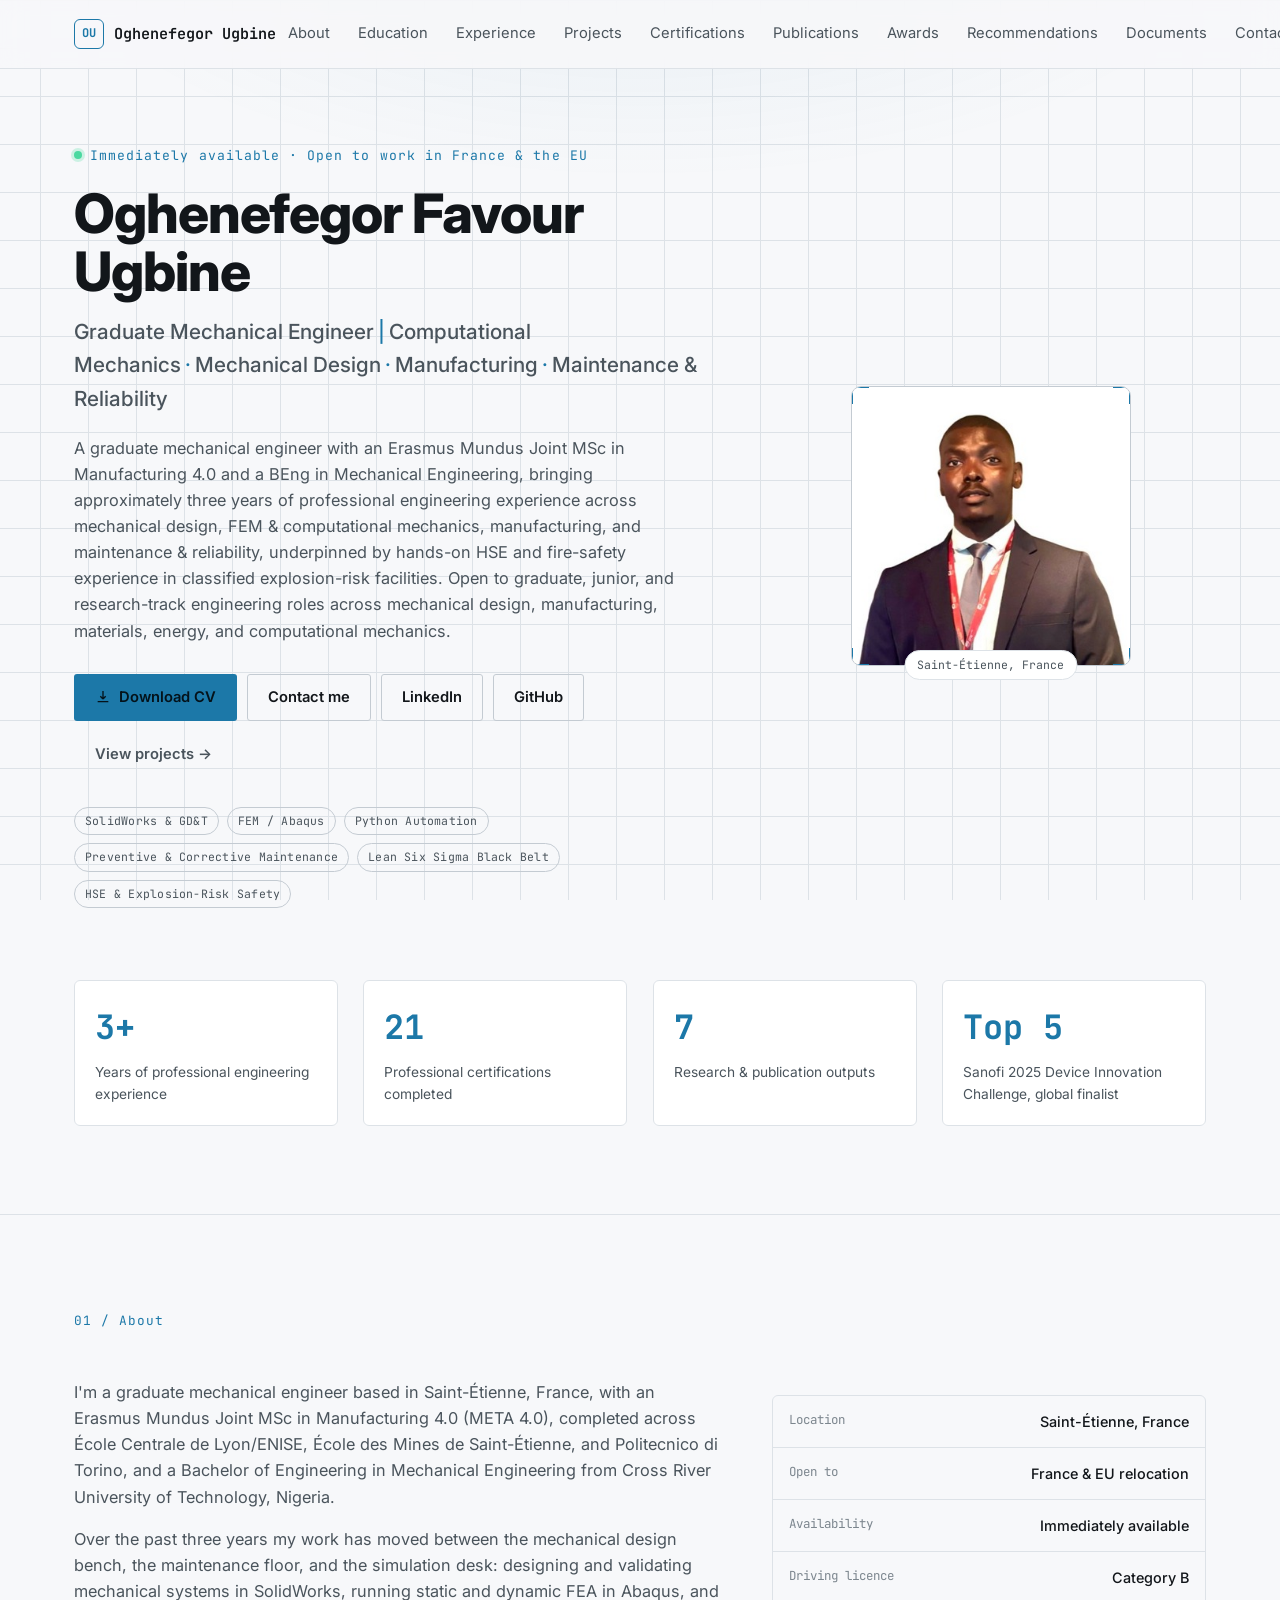
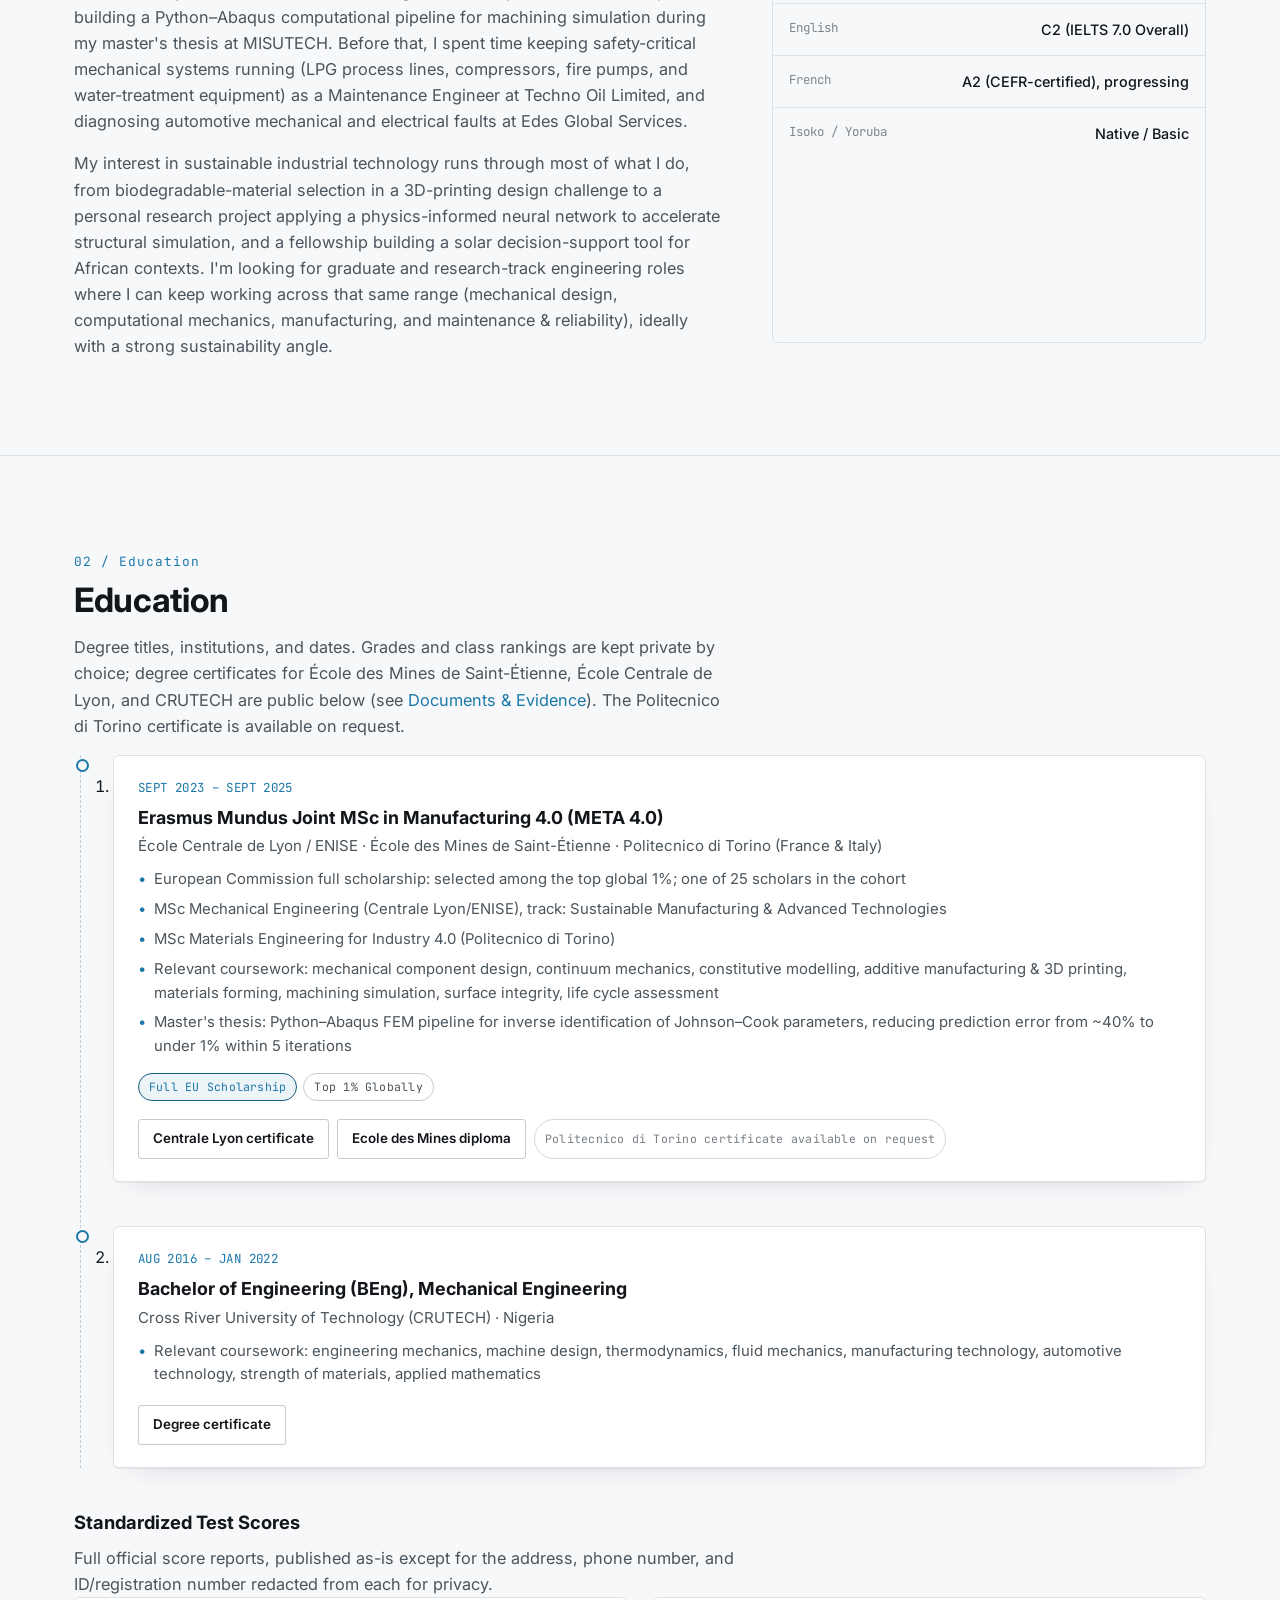
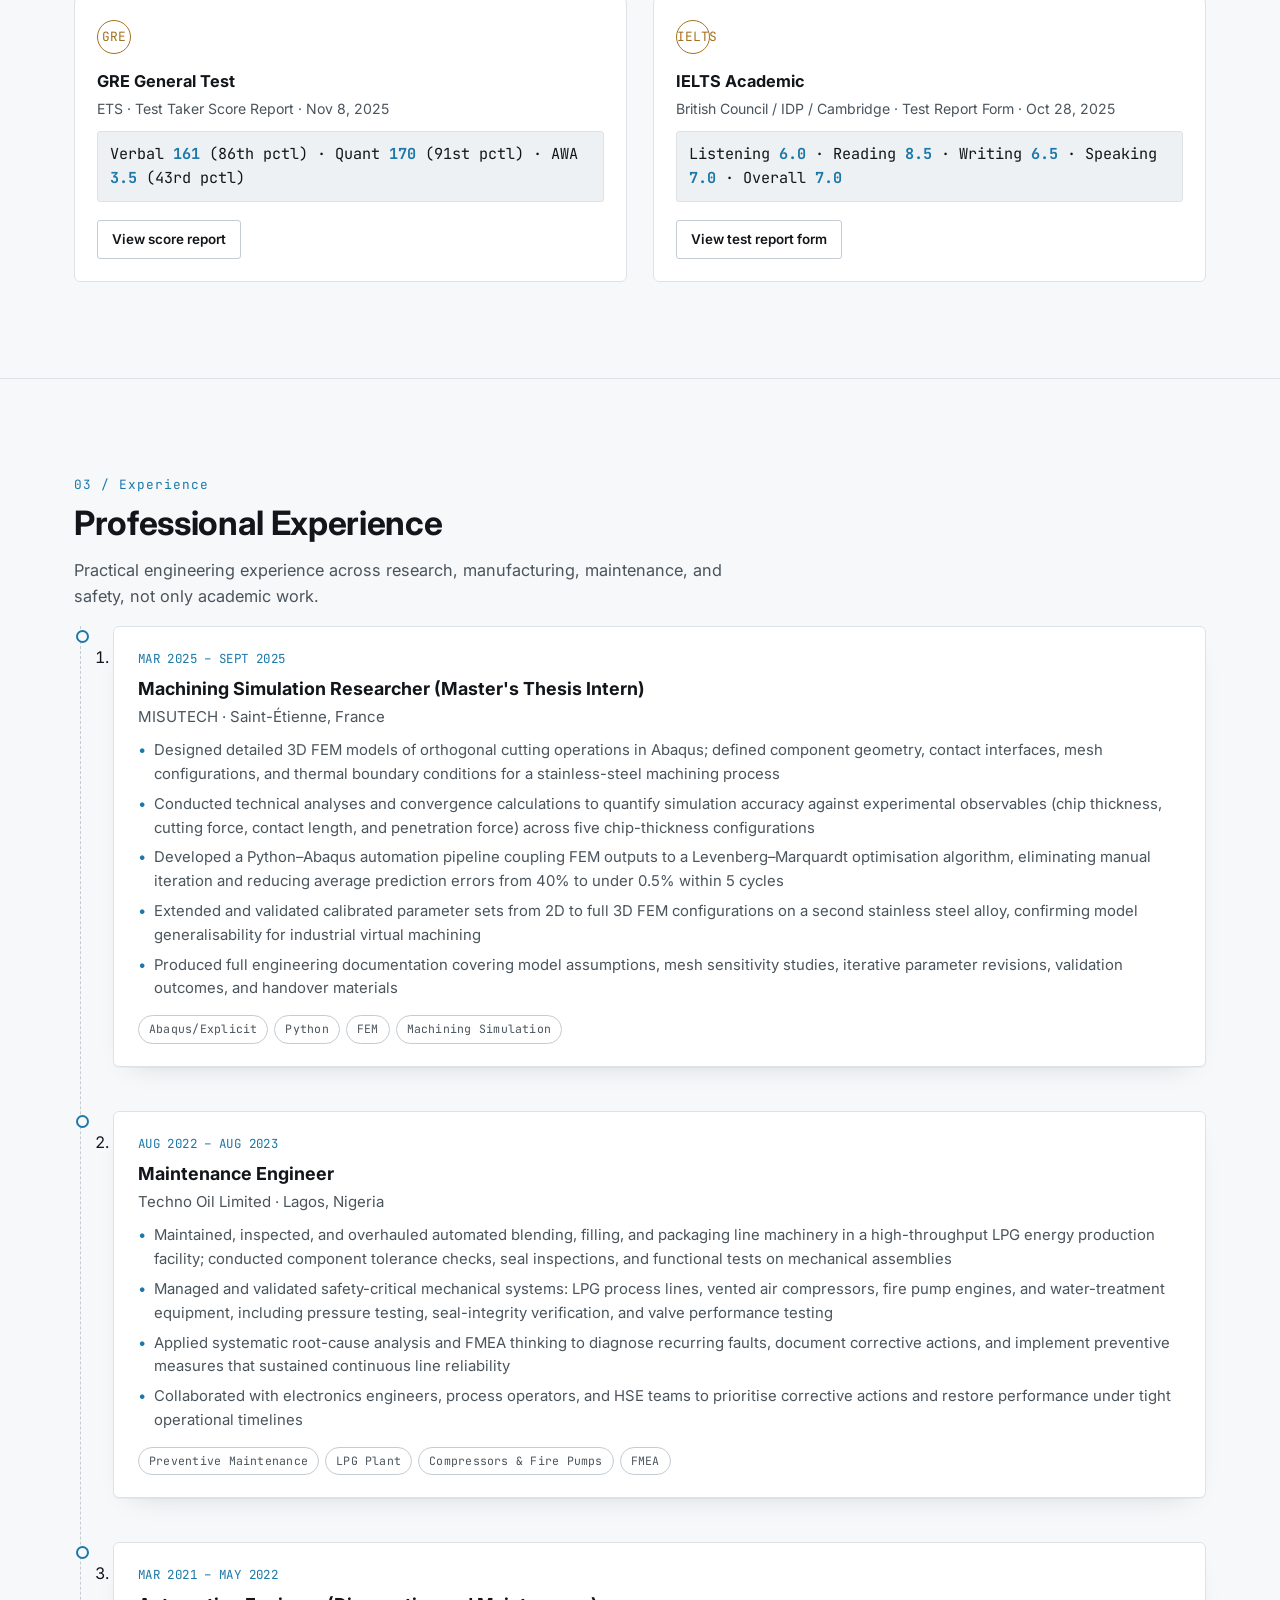
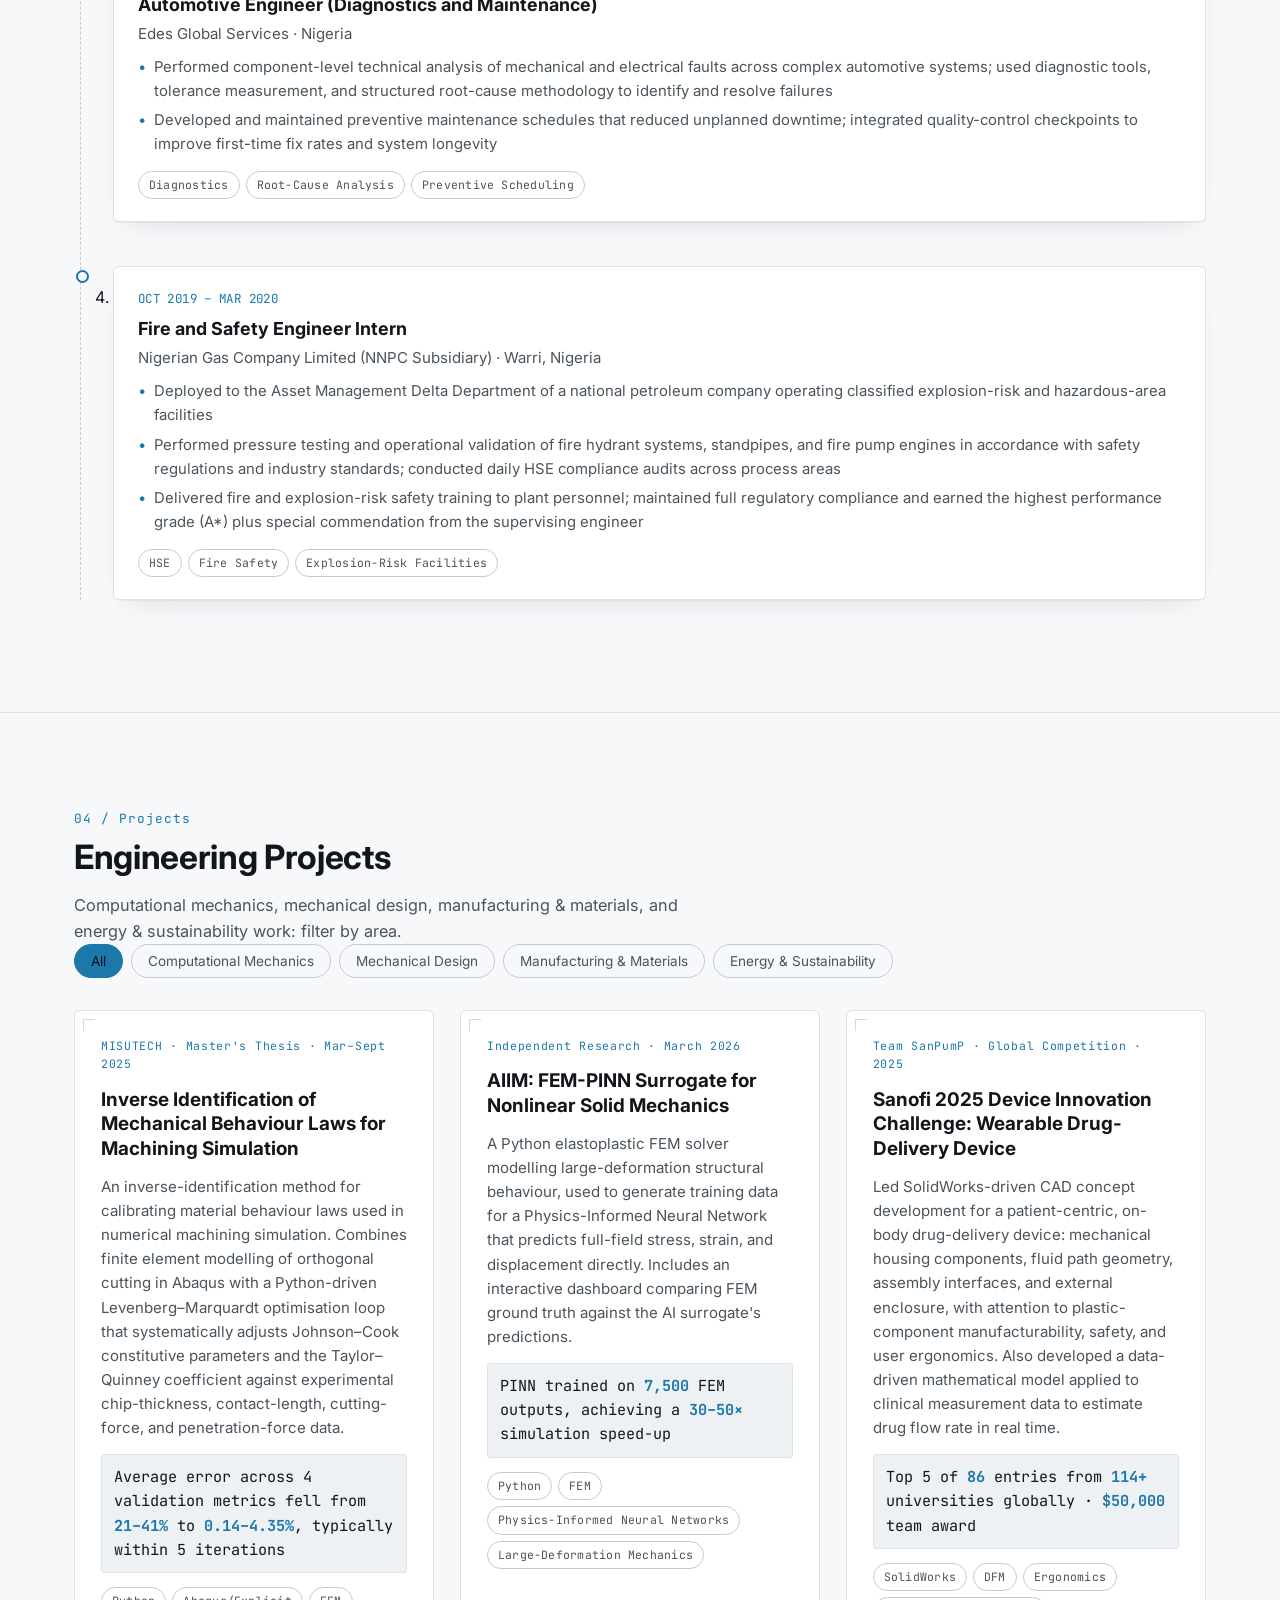
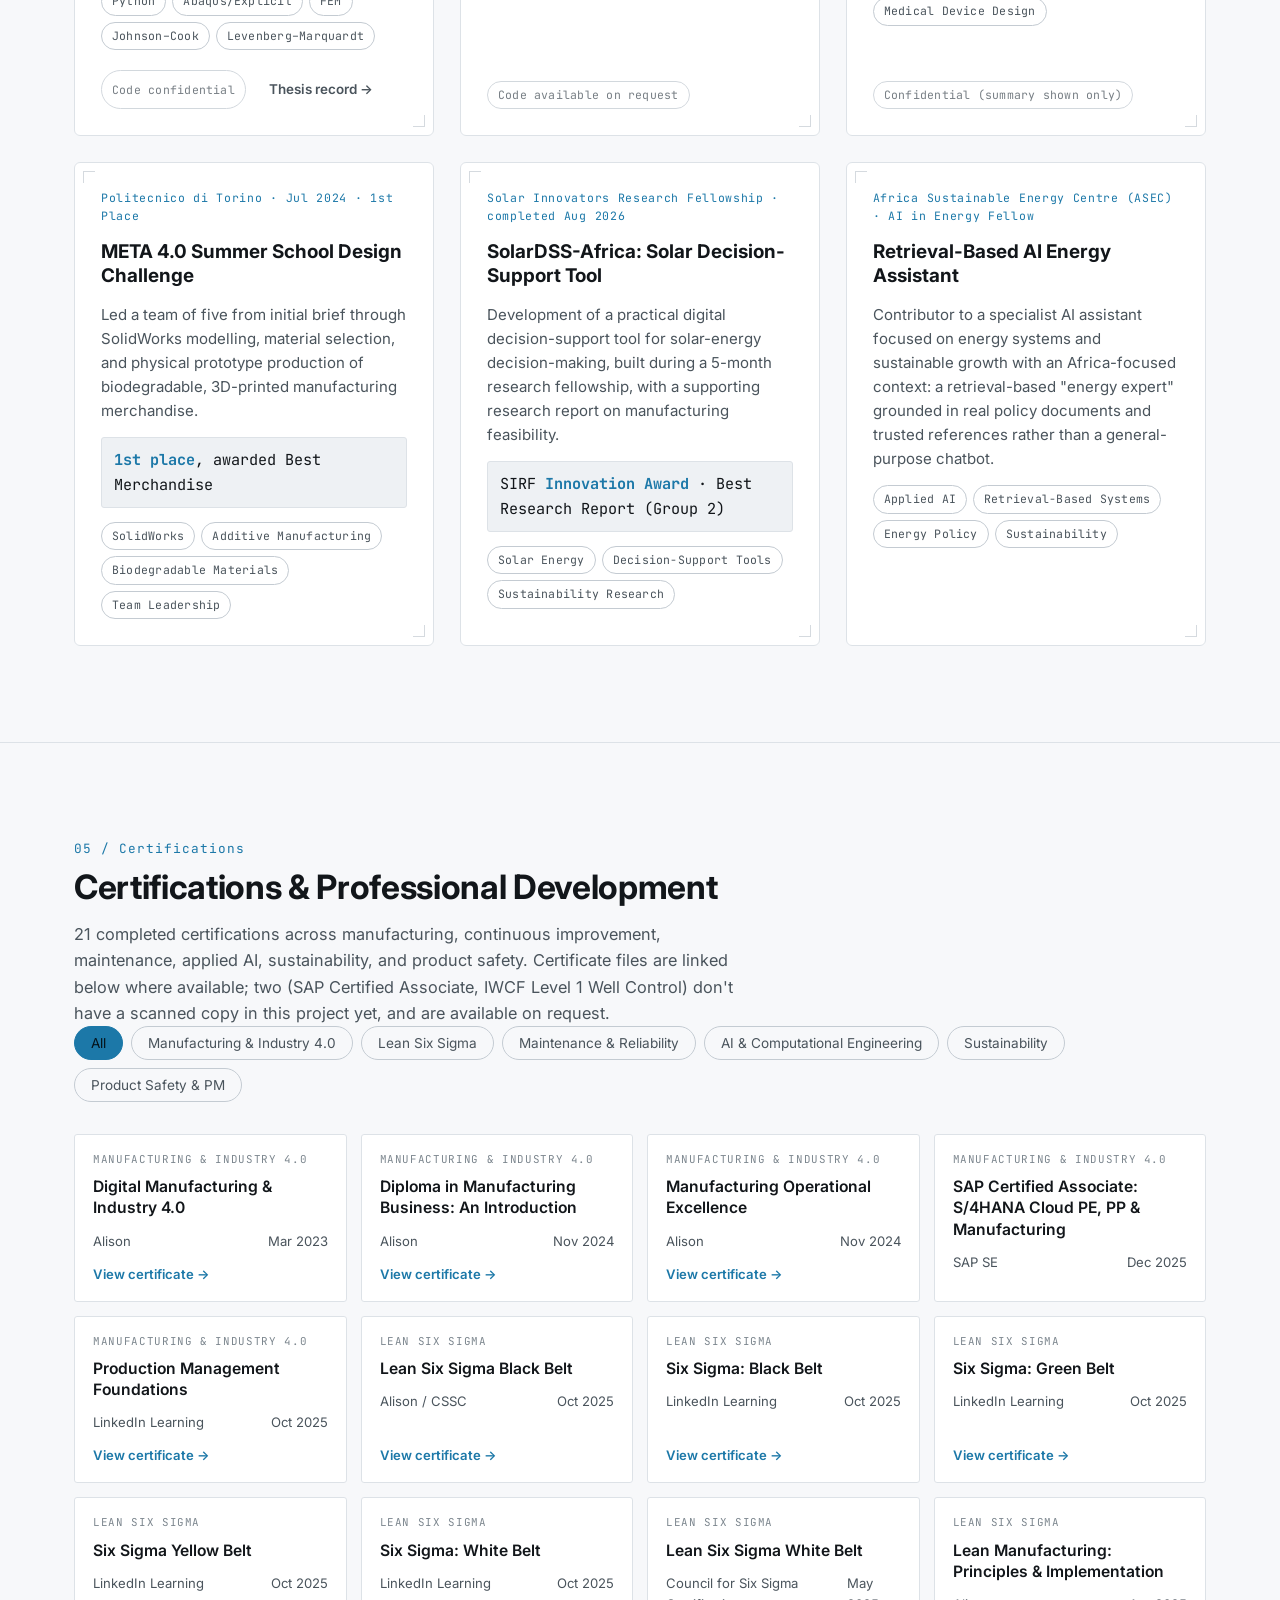
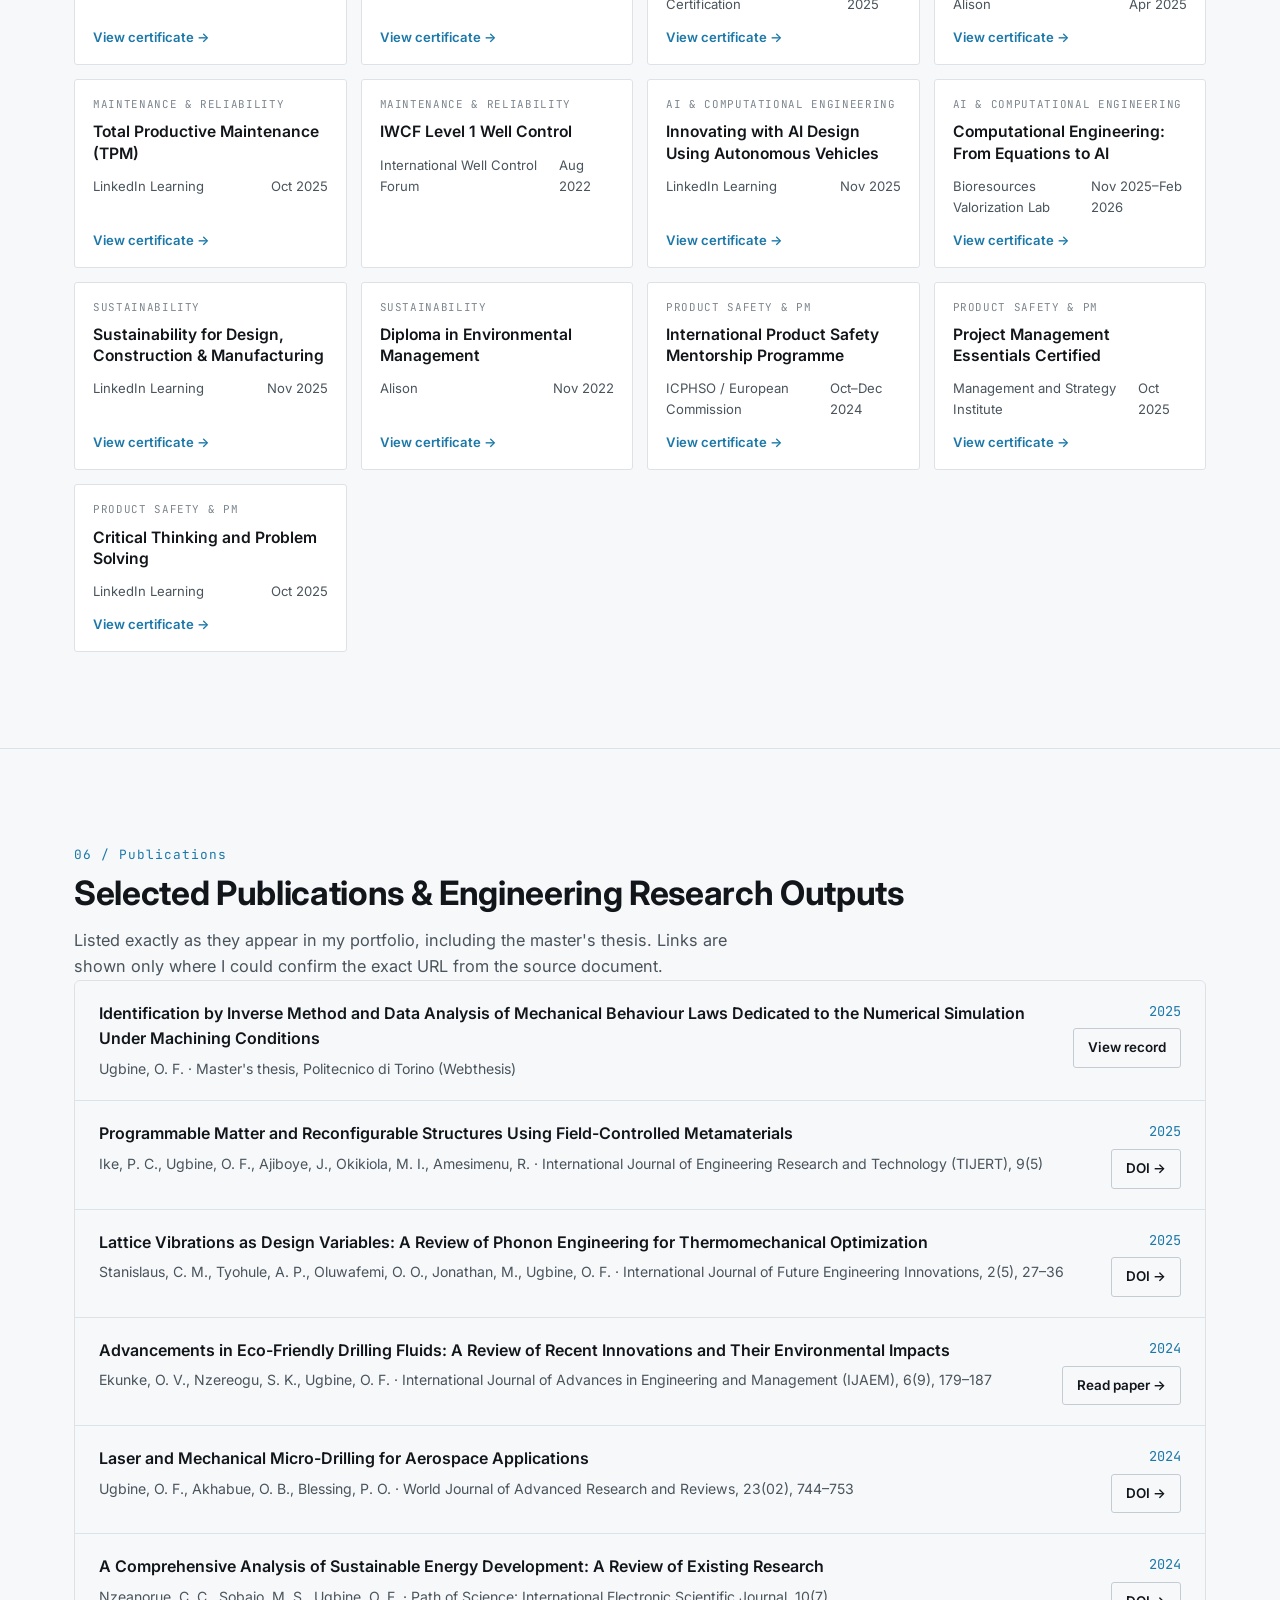
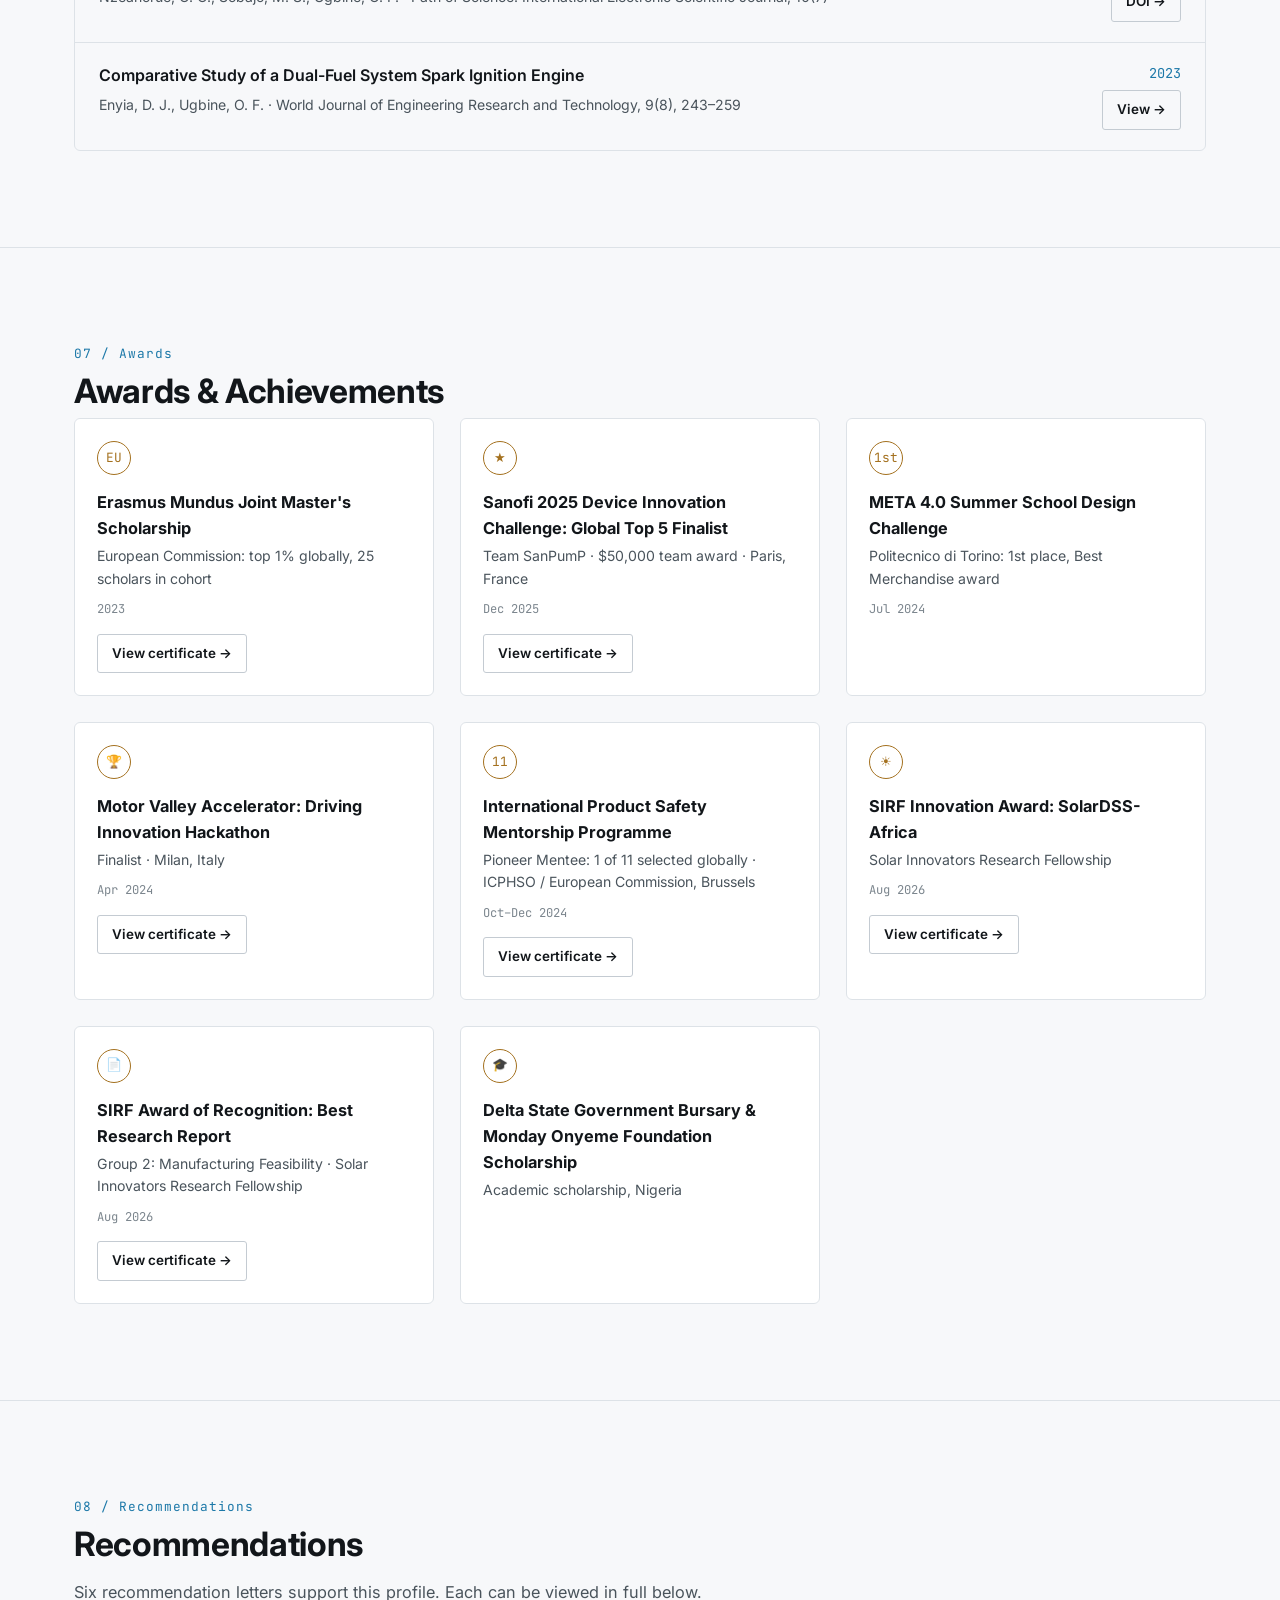
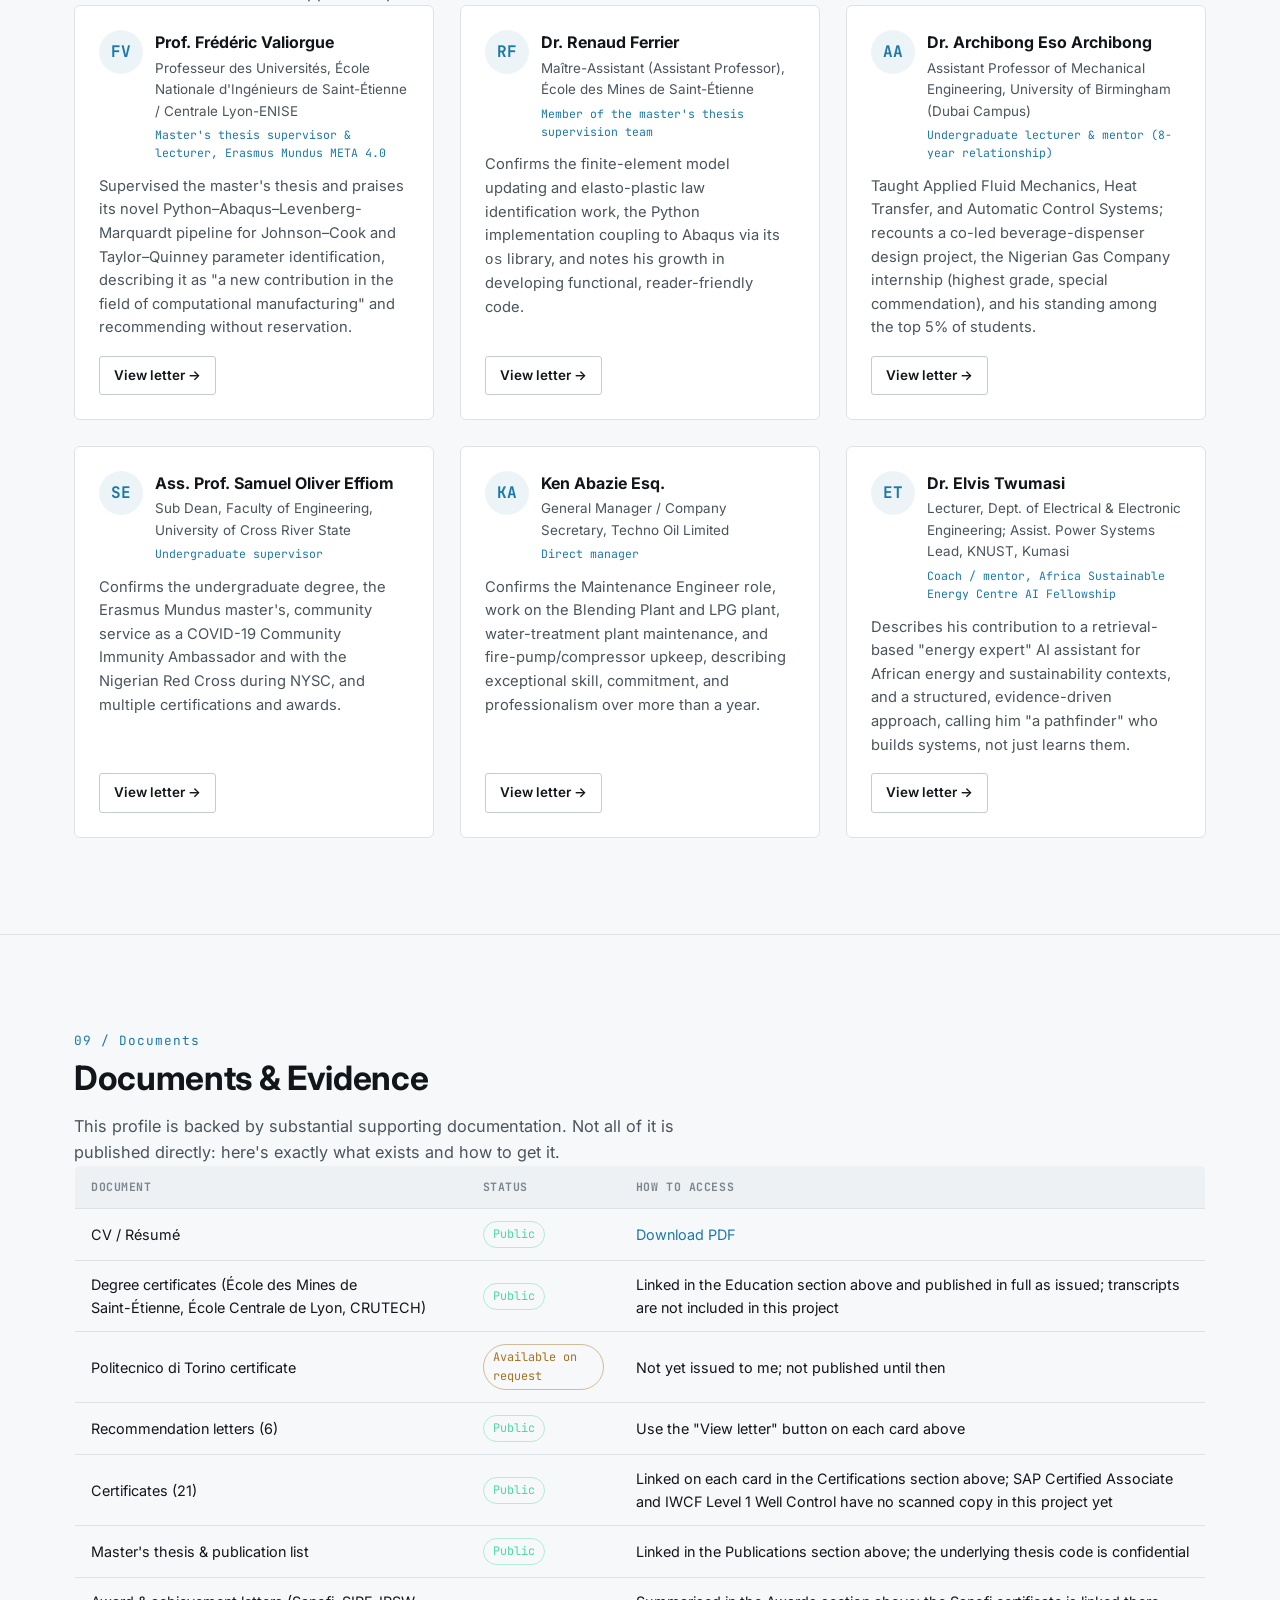
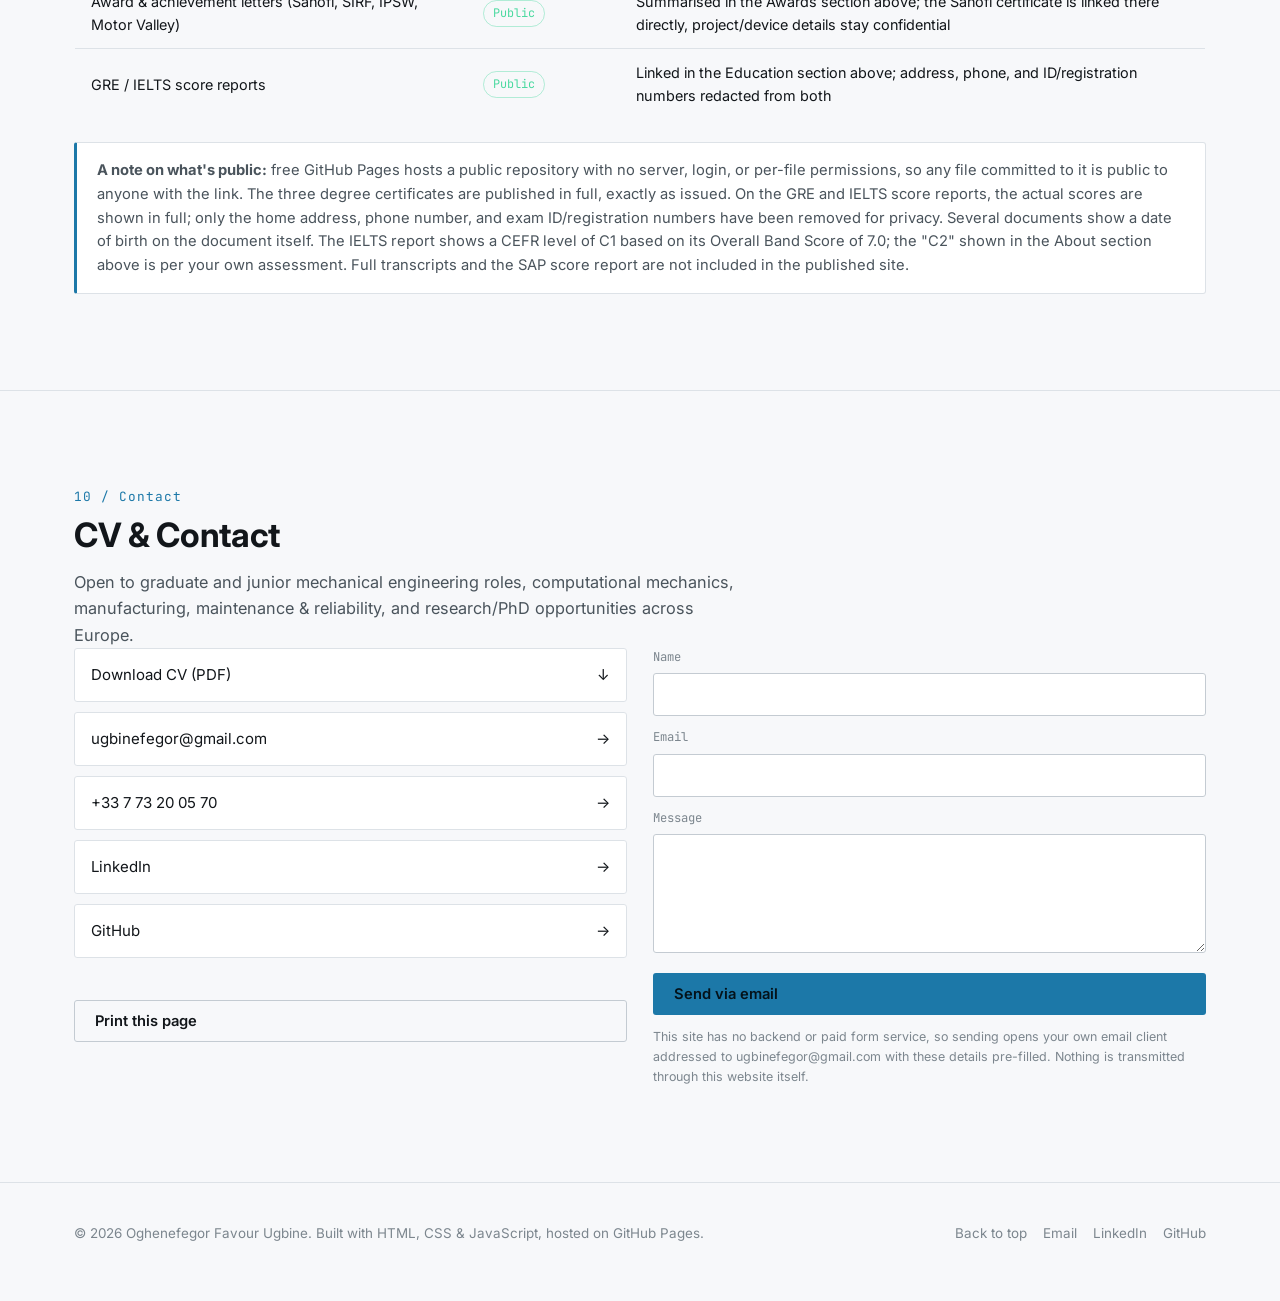
==== commit c32873c9: "Add files via upload Fix file placement" ====
--- a/index.html
+++ b/index.html
@@ -740,7 +740,7 @@
           </thead>
           <tbody>
             <tr><td>CV / Résumé</td><td><span class="status-chip status-public">Public</span></td><td><a href="assets/documents/Oghenefegor_Favour_Ugbine_CV.pdf" download style="color:var(--accent);">Download PDF</a></td></tr>
-            <tr><td>Degree certificates (École des Mines de Saint-Étienne, École Centrale de Lyon, CRUTECH)</td><td><span class="status-chip status-public">Public</span></td><td>Linked in the Education section above; grades and class rankings have been redacted, full transcripts are not kept in this project at all</td></tr>
+            <tr><td>Degree certificates (École des Mines de Saint-Étienne, École Centrale de Lyon, CRUTECH)</td><td><span class="status-chip status-public">Public</span></td><td>Linked in the Education section above and published in full as issued; transcripts are not included in this project</td></tr>
             <tr><td>Politecnico di Torino certificate</td><td><span class="status-chip status-request">Available on request</span></td><td>Not yet issued to me; not published until then</td></tr>
             <tr><td>Recommendation letters (6)</td><td><span class="status-chip status-public">Public</span></td><td>Use the "View letter" button on each card above</td></tr>
             <tr><td>Certificates (21)</td><td><span class="status-chip status-public">Public</span></td><td>Linked on each card in the Certifications section above; SAP Certified Associate and IWCF Level 1 Well Control have no scanned copy in this project yet</td></tr>
@@ -752,7 +752,7 @@
       </div>
 
       <div class="doc-note reveal">
-        <strong>A note on what's public:</strong> free GitHub Pages hosts a public repository with no server, login, or per-file permissions, so any file committed to it is public to anyone with the link. By choice, the three degree certificates and the GRE and IELTS score reports above are published as-is; several of them (École des Mines de Saint-Étienne and École Centrale de Lyon certificates, GRE report, IELTS report) show a date of birth on the document itself, and grades, class rankings, home address, phone number, and exam ID/registration numbers have been redacted with a black bar everywhere they appeared. The IELTS report shows a CEFR level of C1 based on its Overall Band Score of 7.0; the "C2" shown in the About section above is per your own assessment. Passport numbers, full transcripts, and SAP score reports are still kept out of the published site entirely.
+        <strong>A note on what's public:</strong> free GitHub Pages hosts a public repository with no server, login, or per-file permissions, so any file committed to it is public to anyone with the link. The three degree certificates are published in full, exactly as issued. On the GRE and IELTS score reports, the actual scores are shown in full; only the home address, phone number, and exam ID/registration numbers have been removed for privacy. Several documents show a date of birth on the document itself. The IELTS report shows a CEFR level of C1 based on its Overall Band Score of 7.0; the "C2" shown in the About section above is per your own assessment. Full transcripts and the SAP score report are not included in the published site.
       </div>
     </div>
   </section>
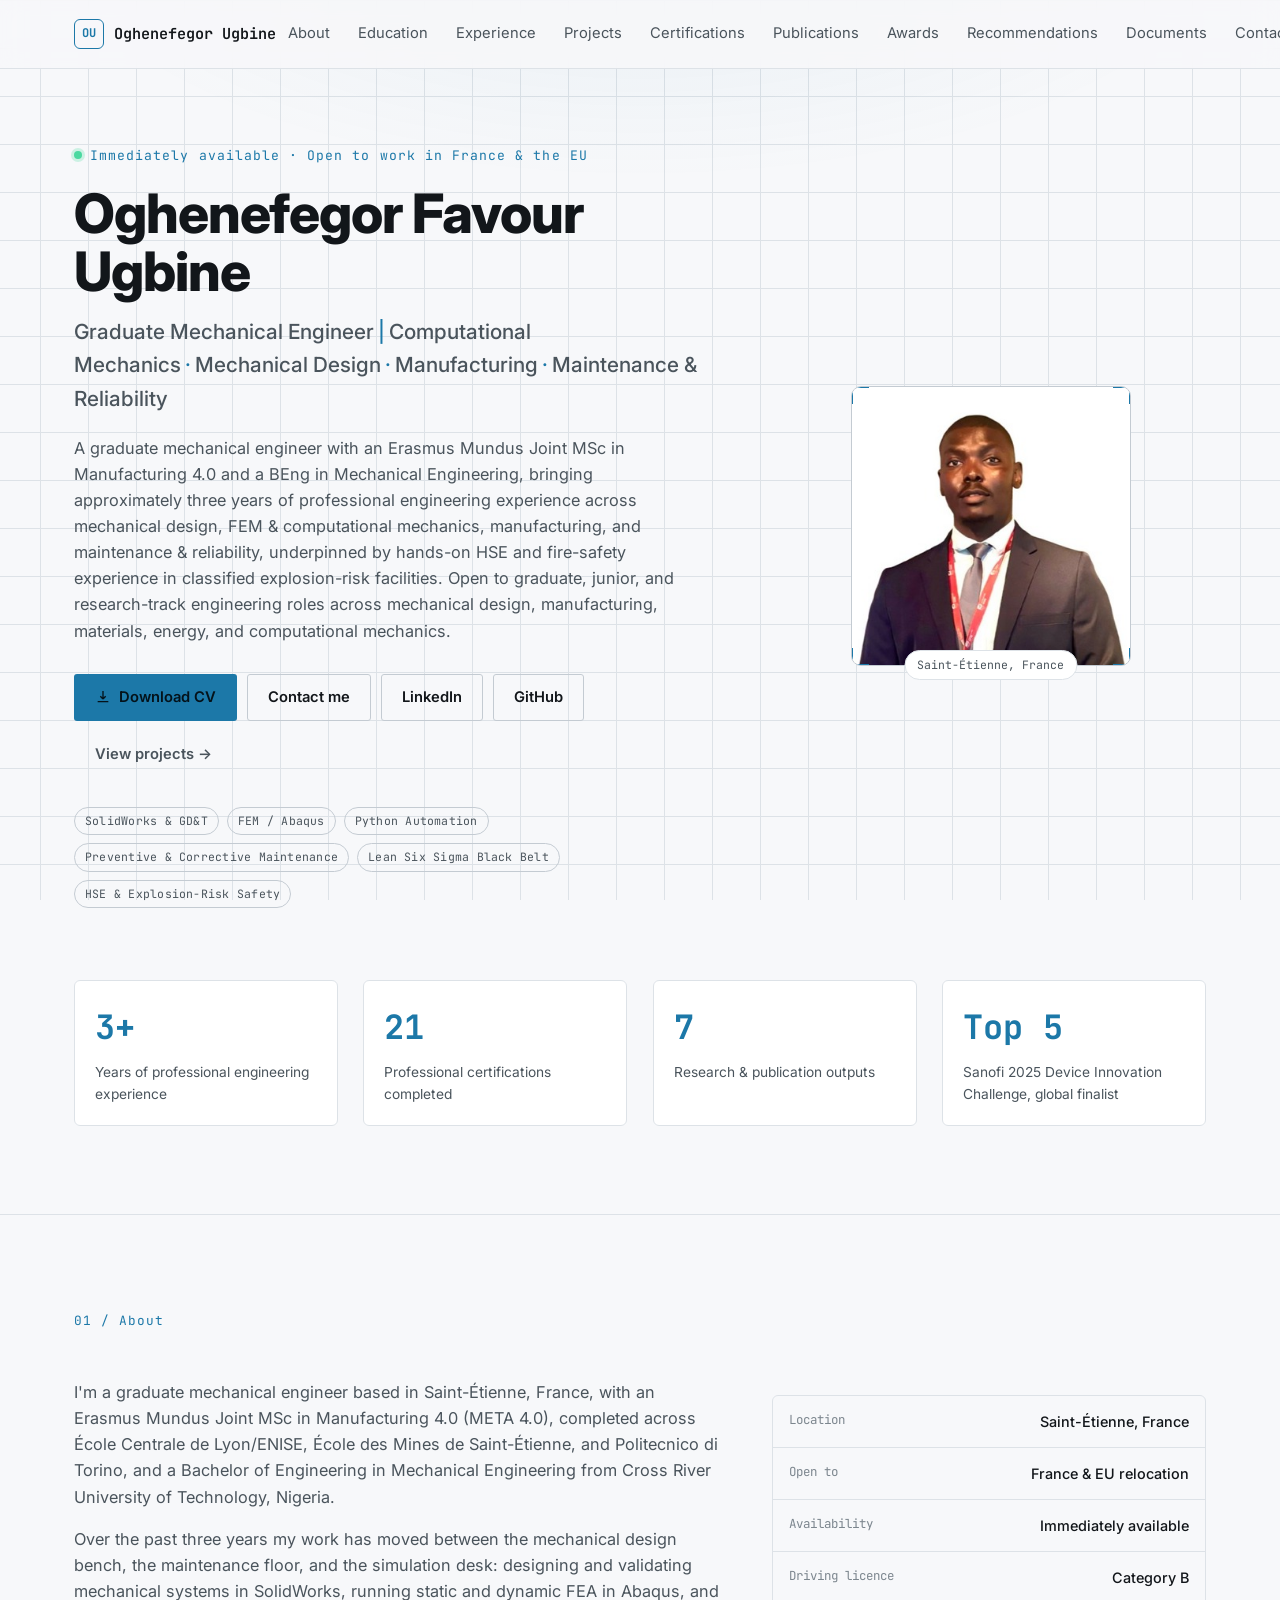
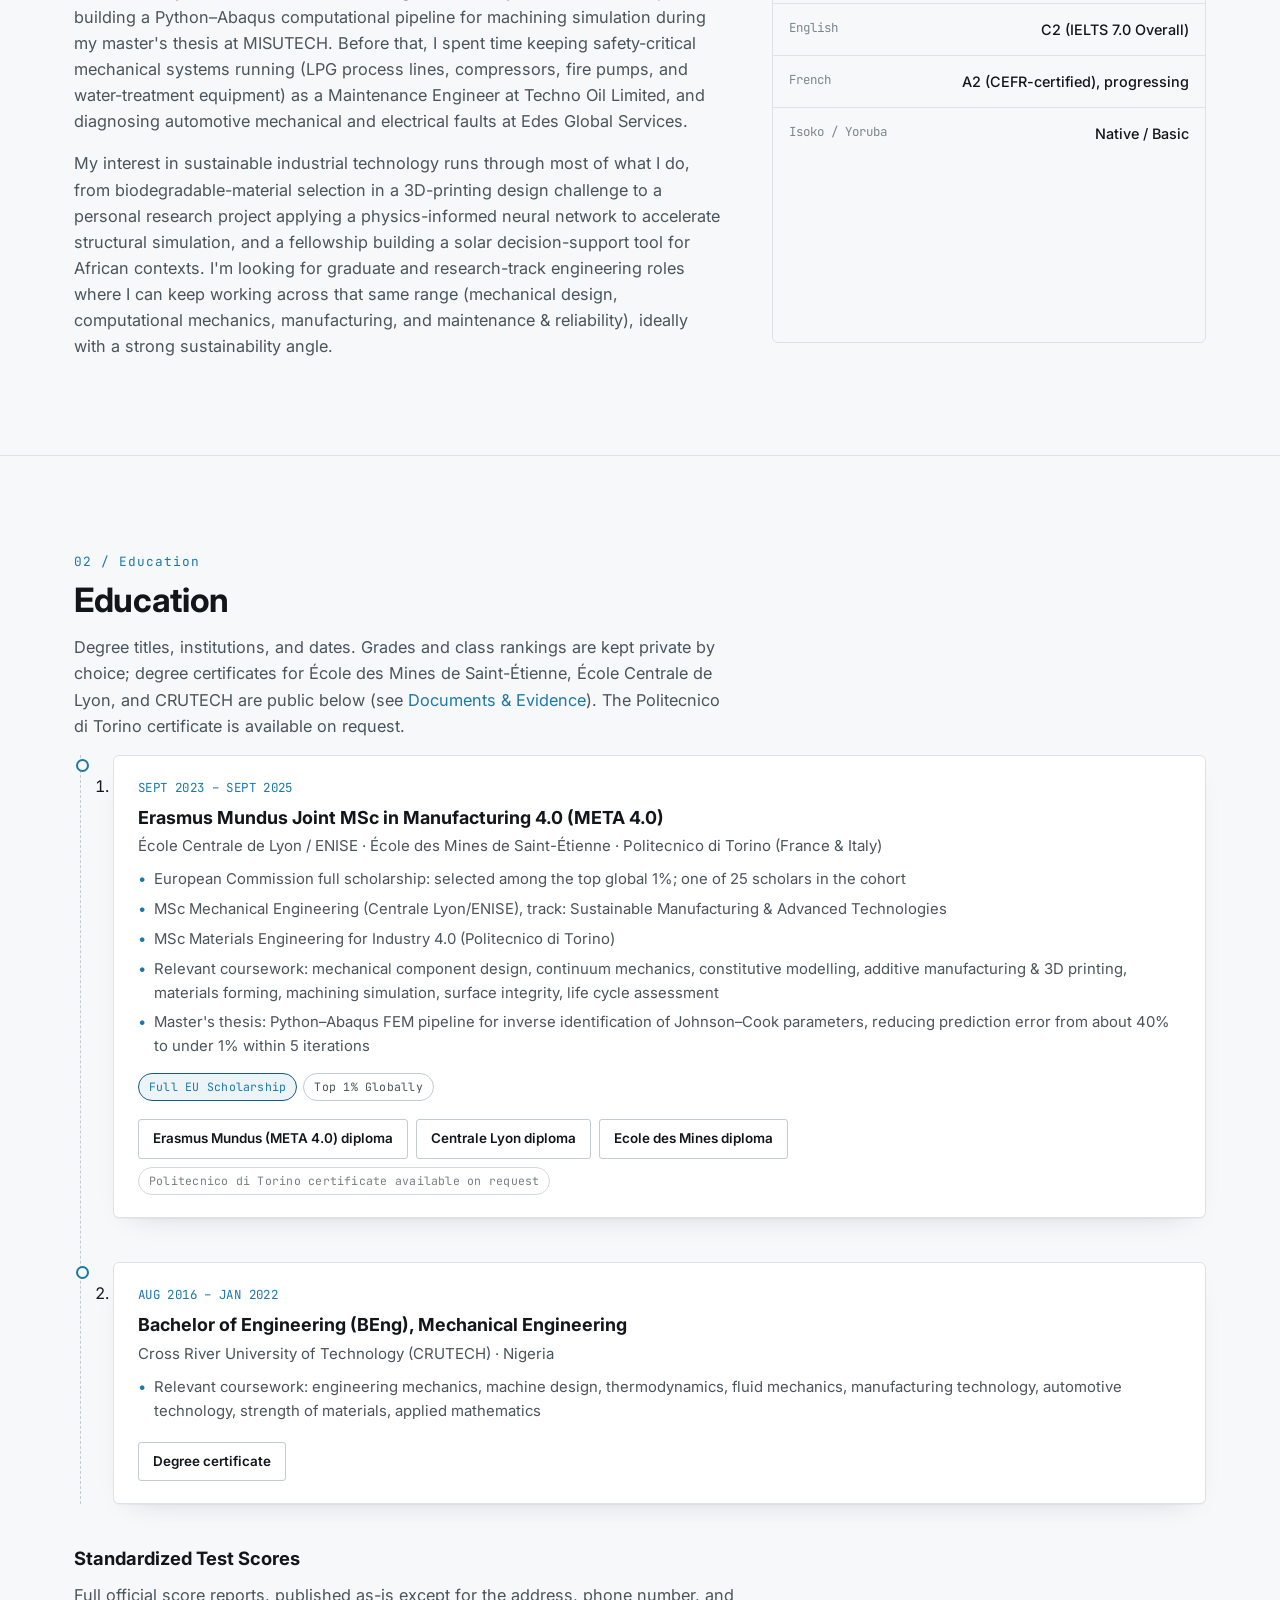
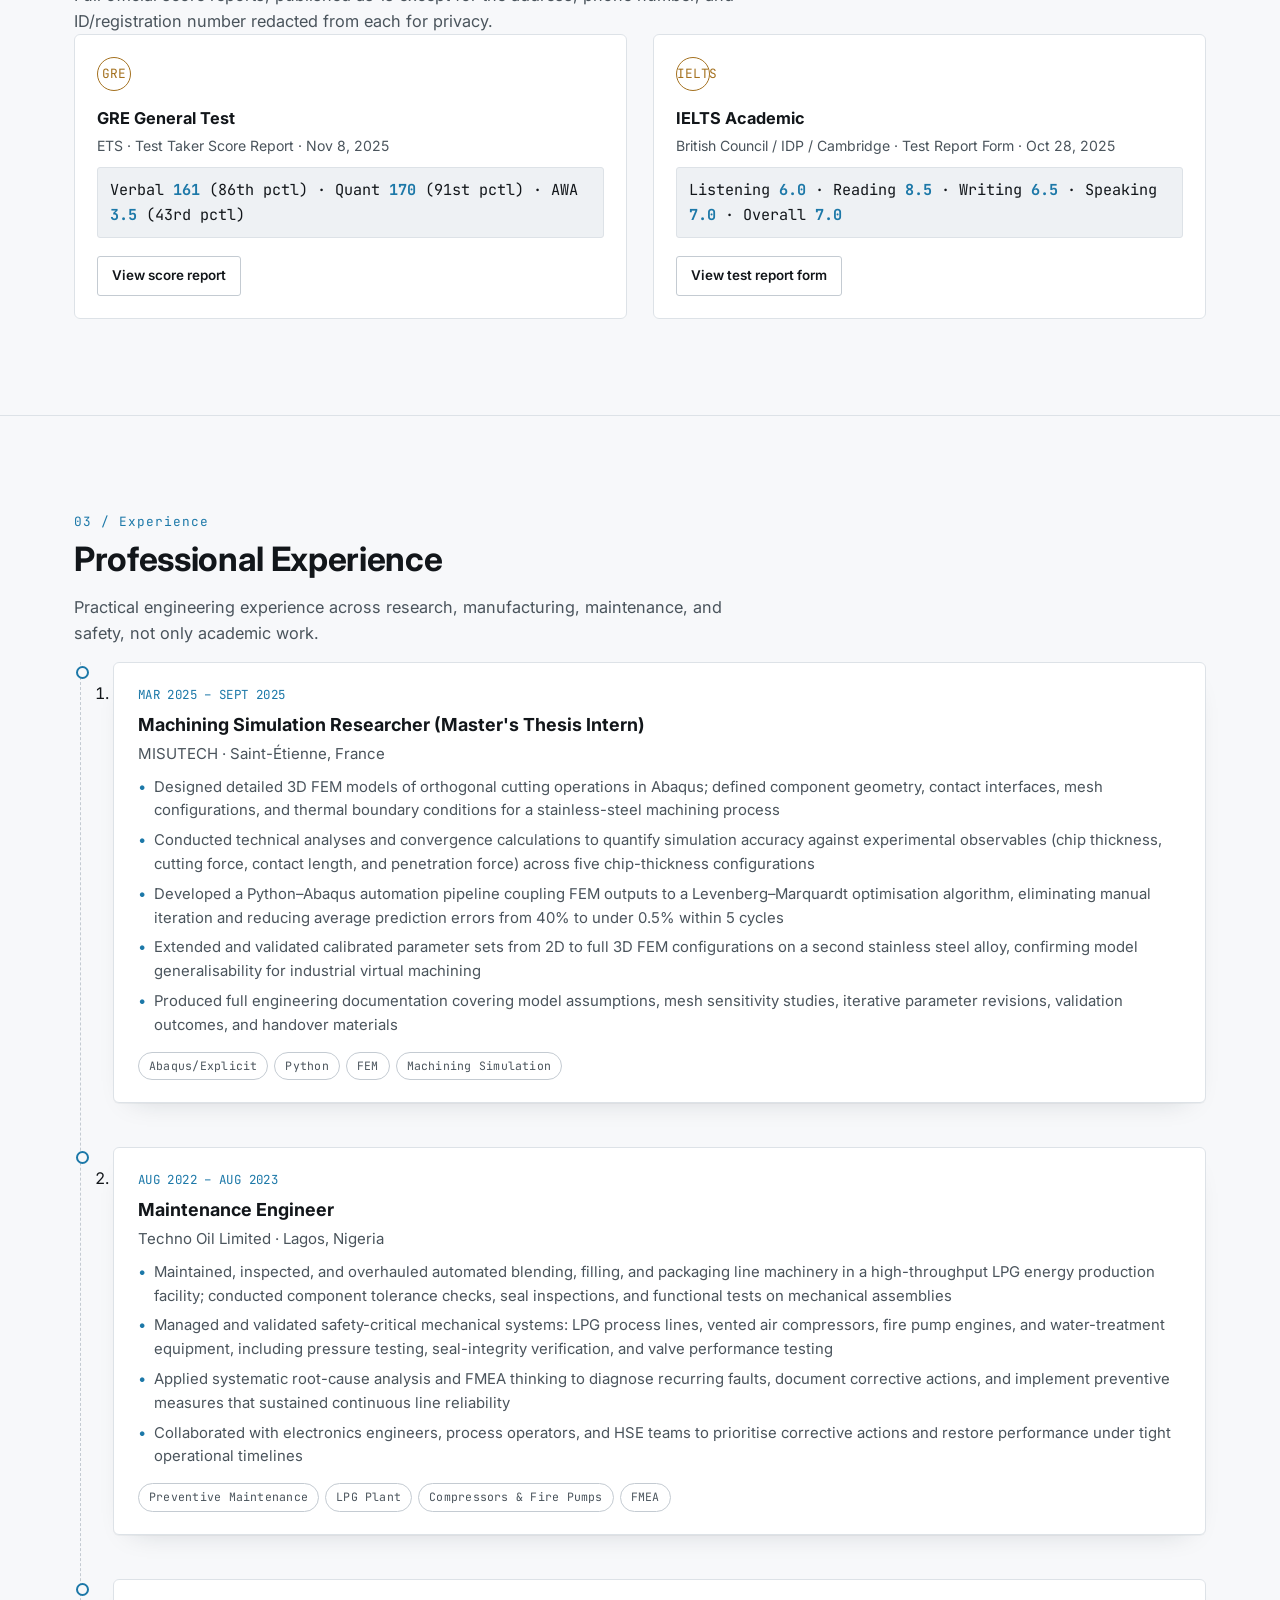
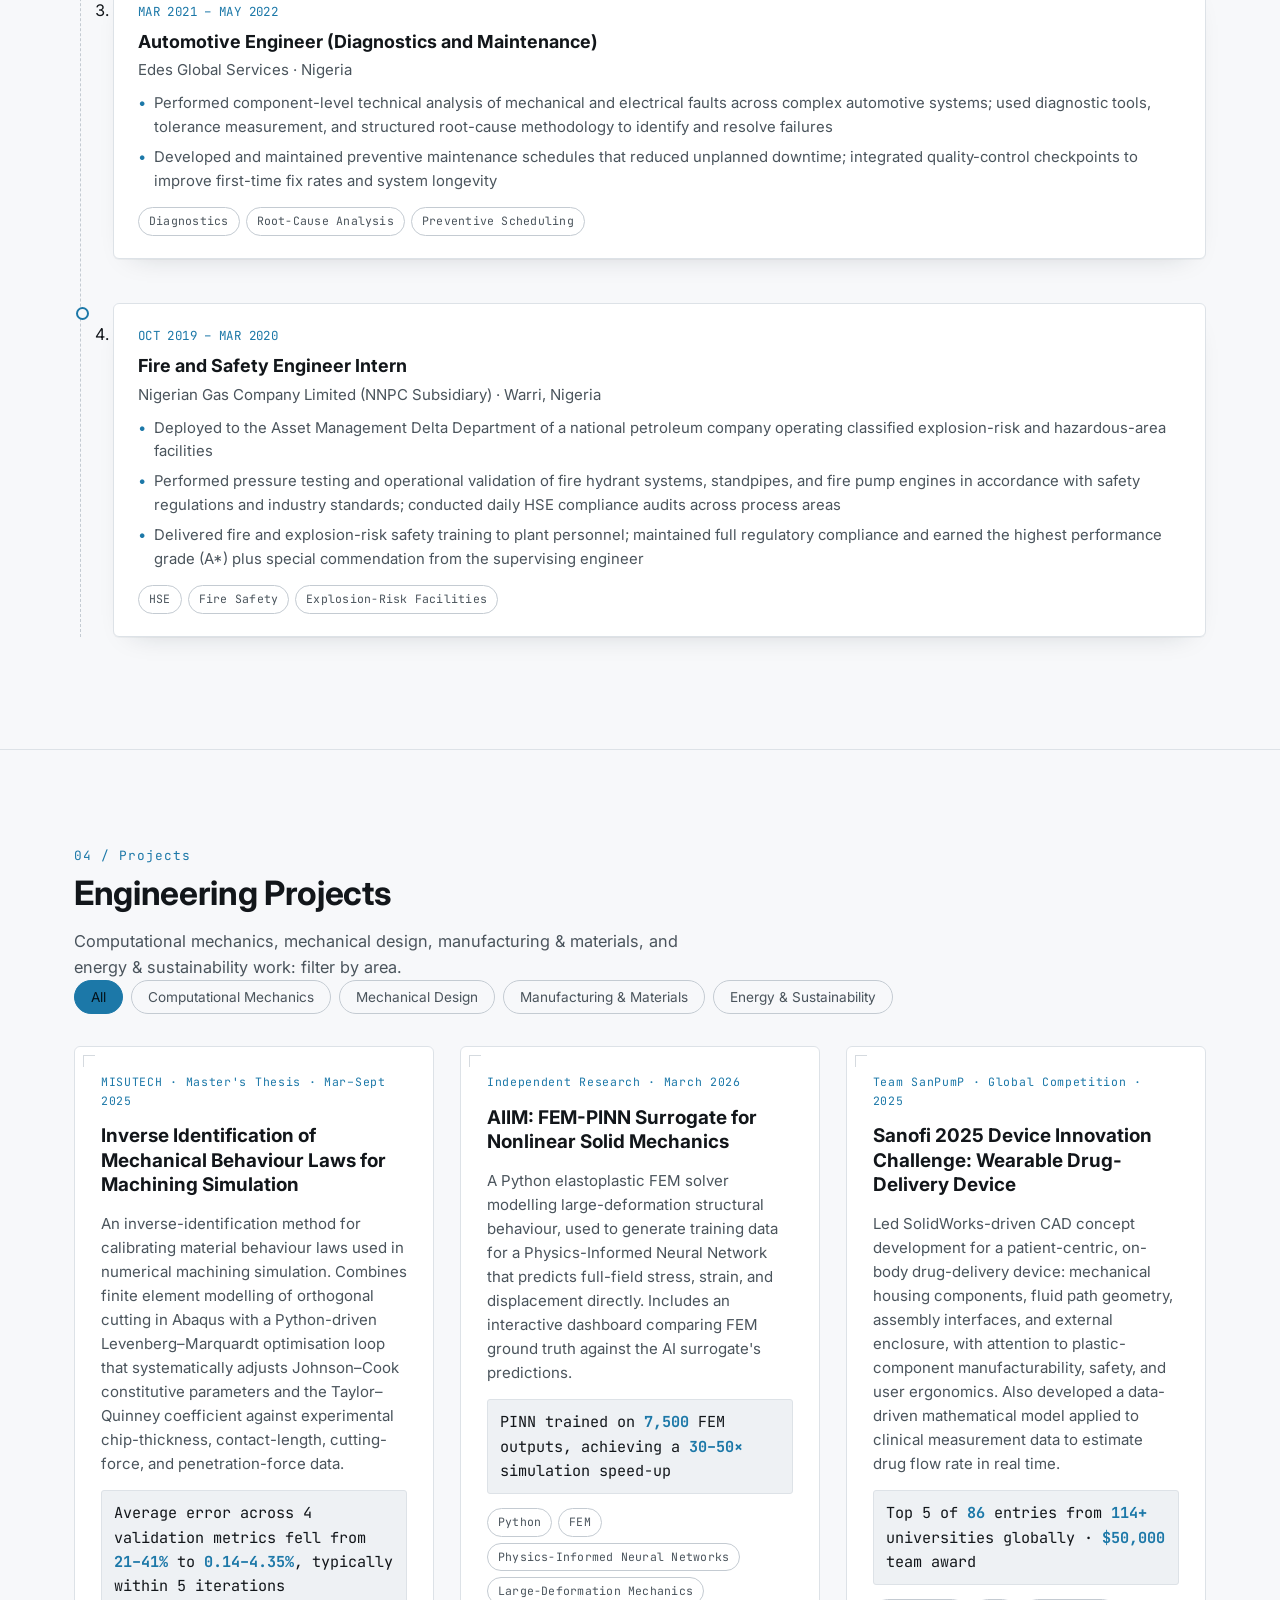
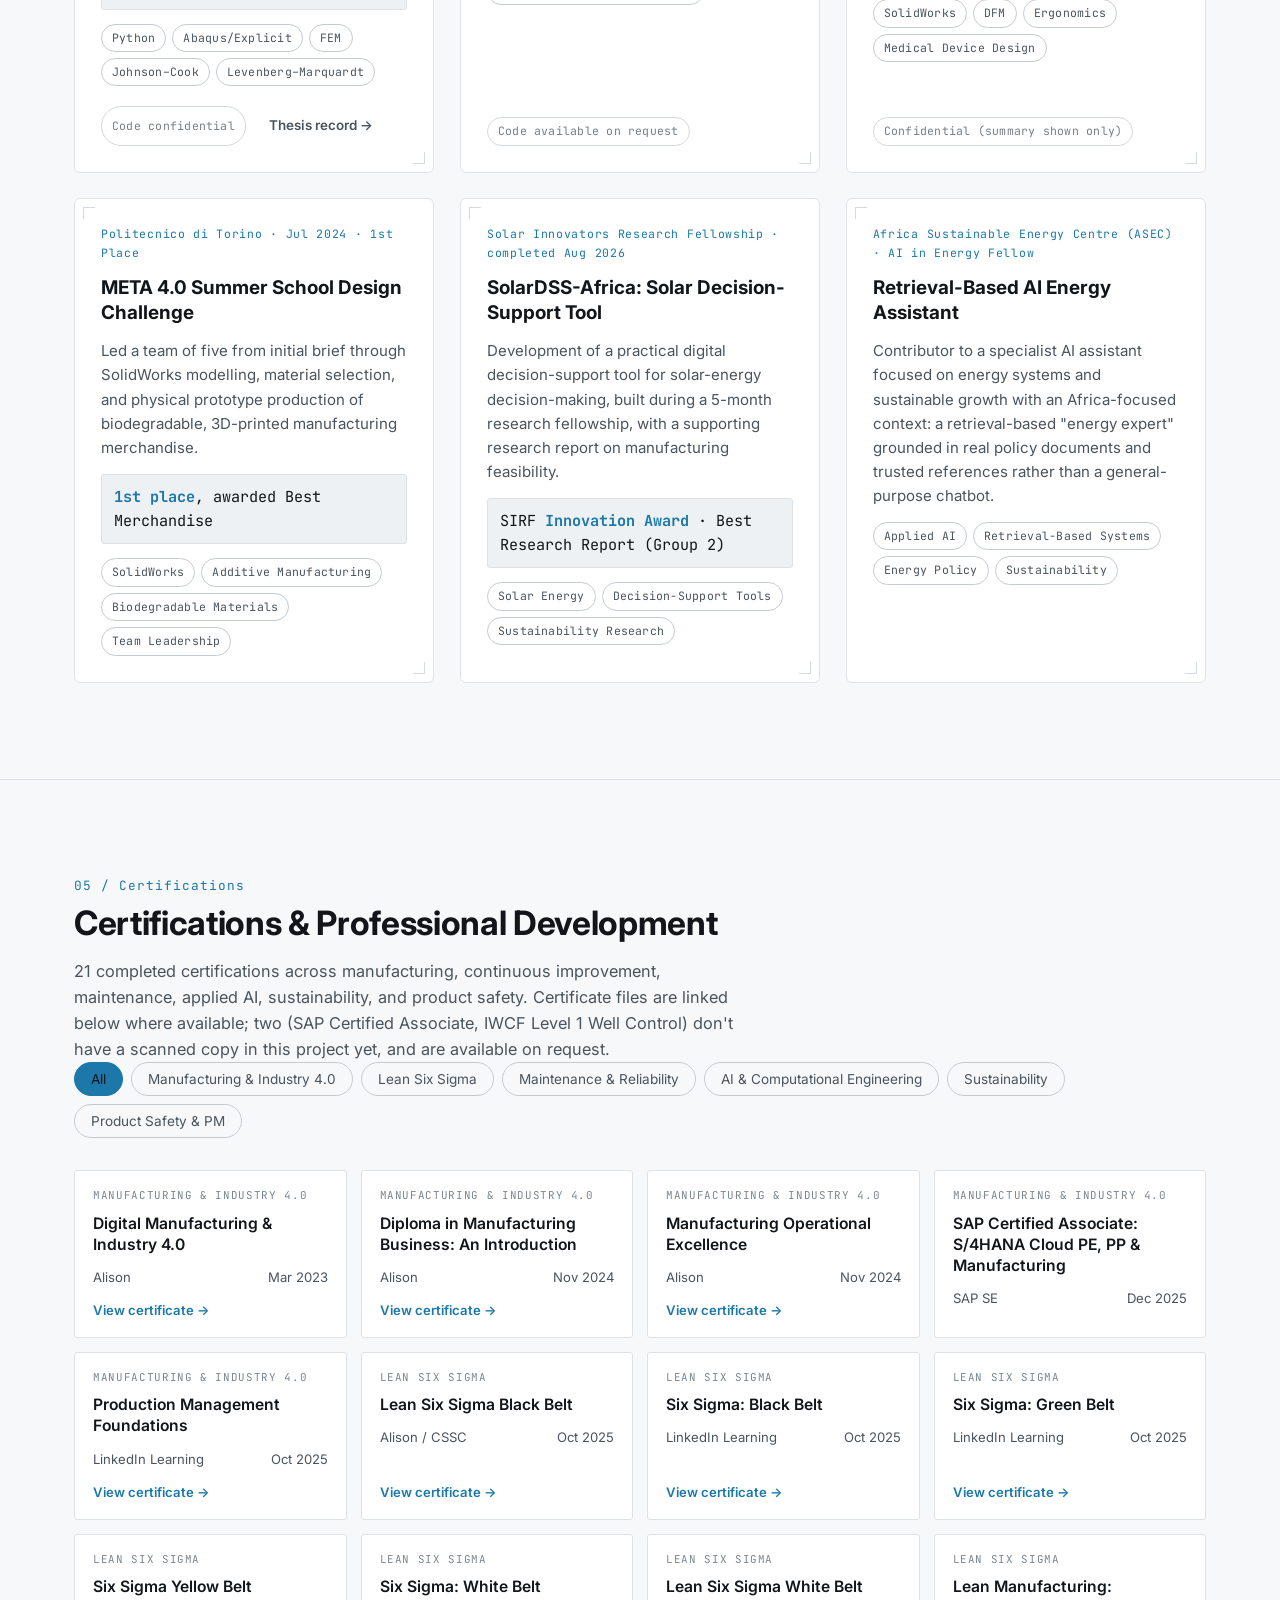
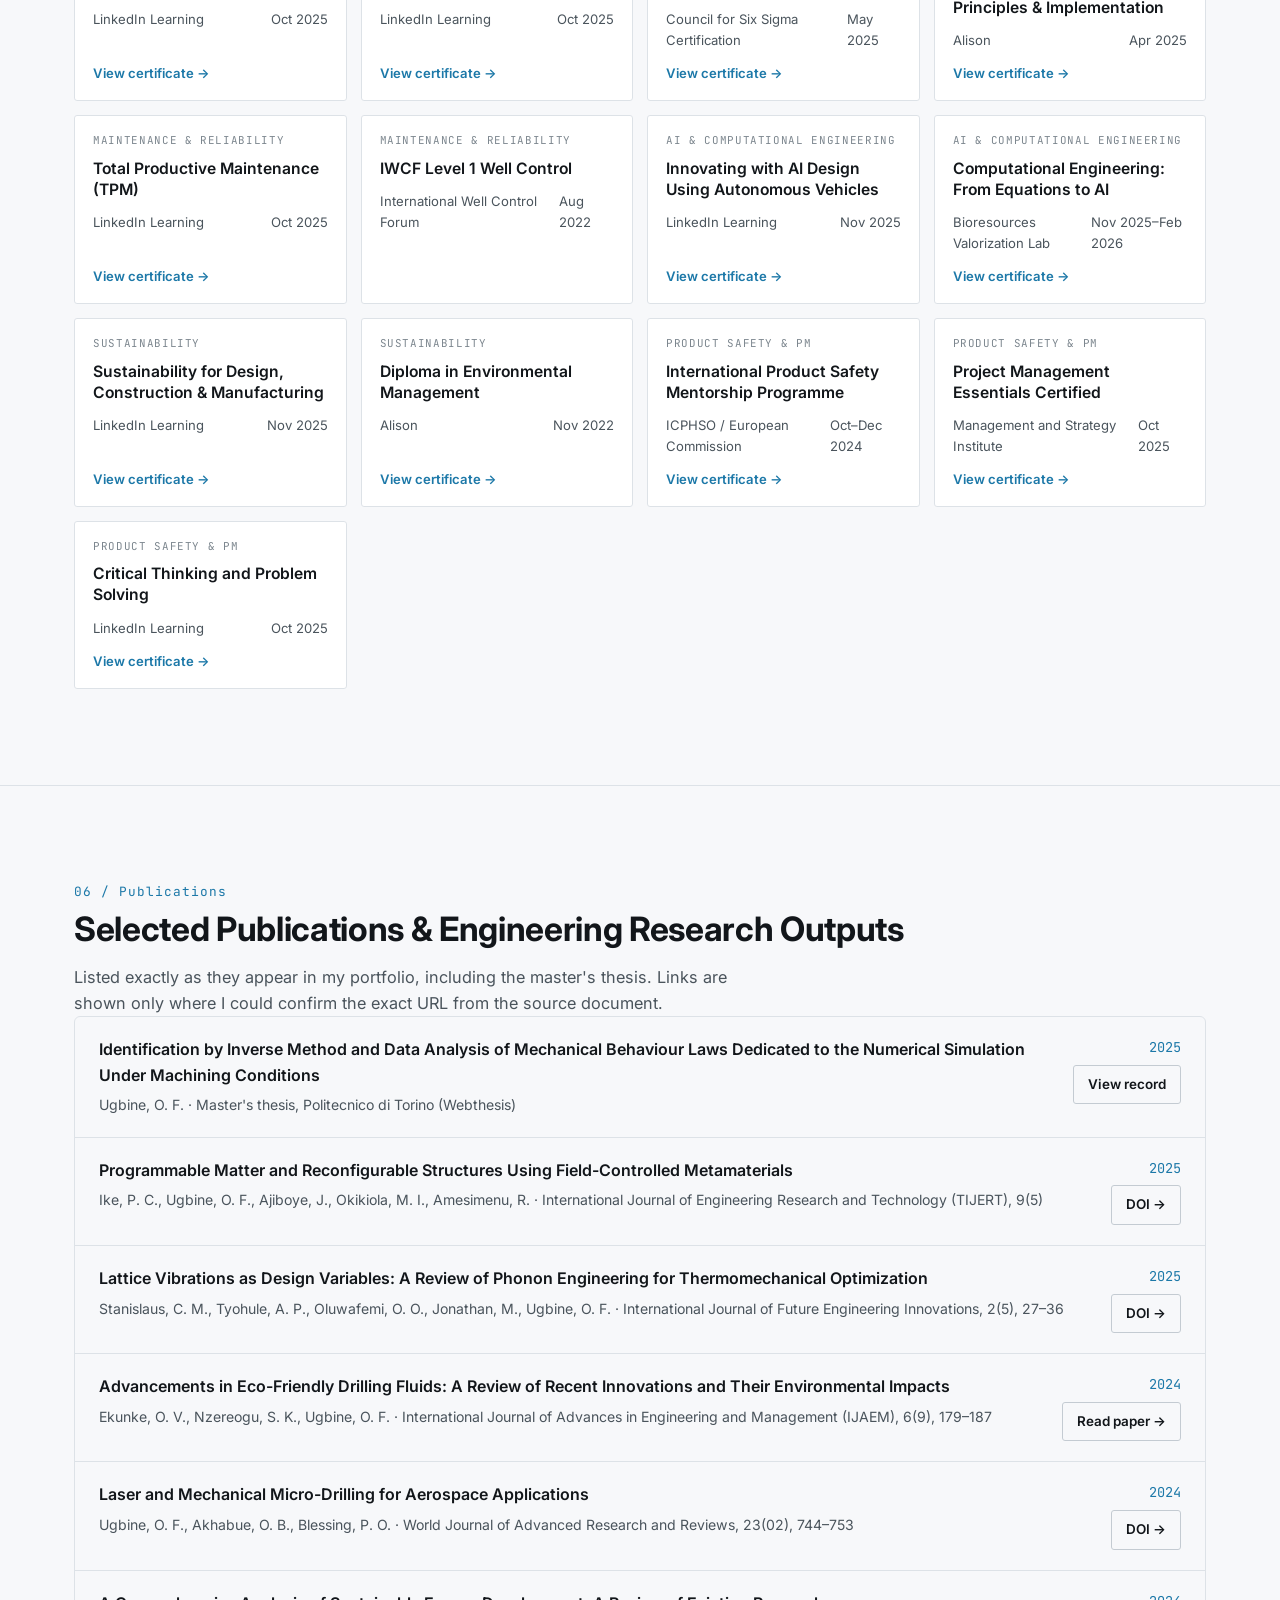
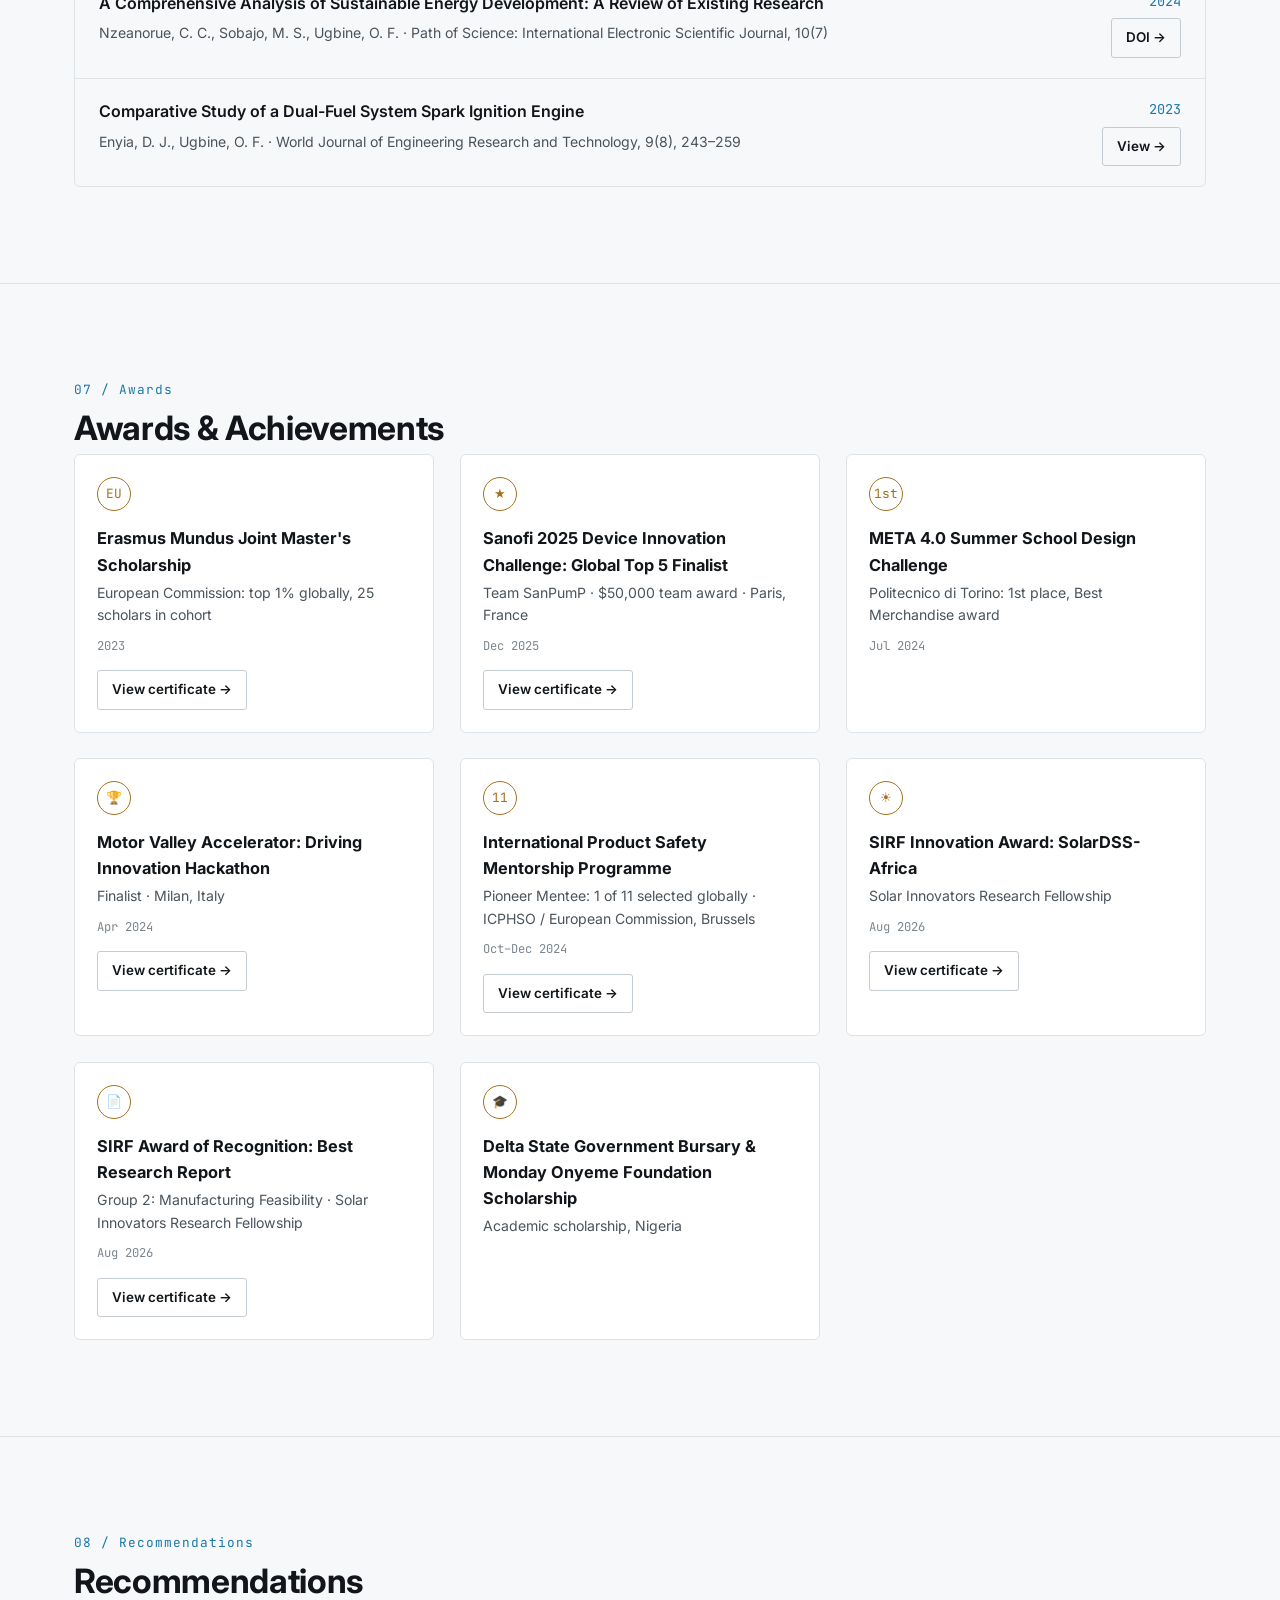
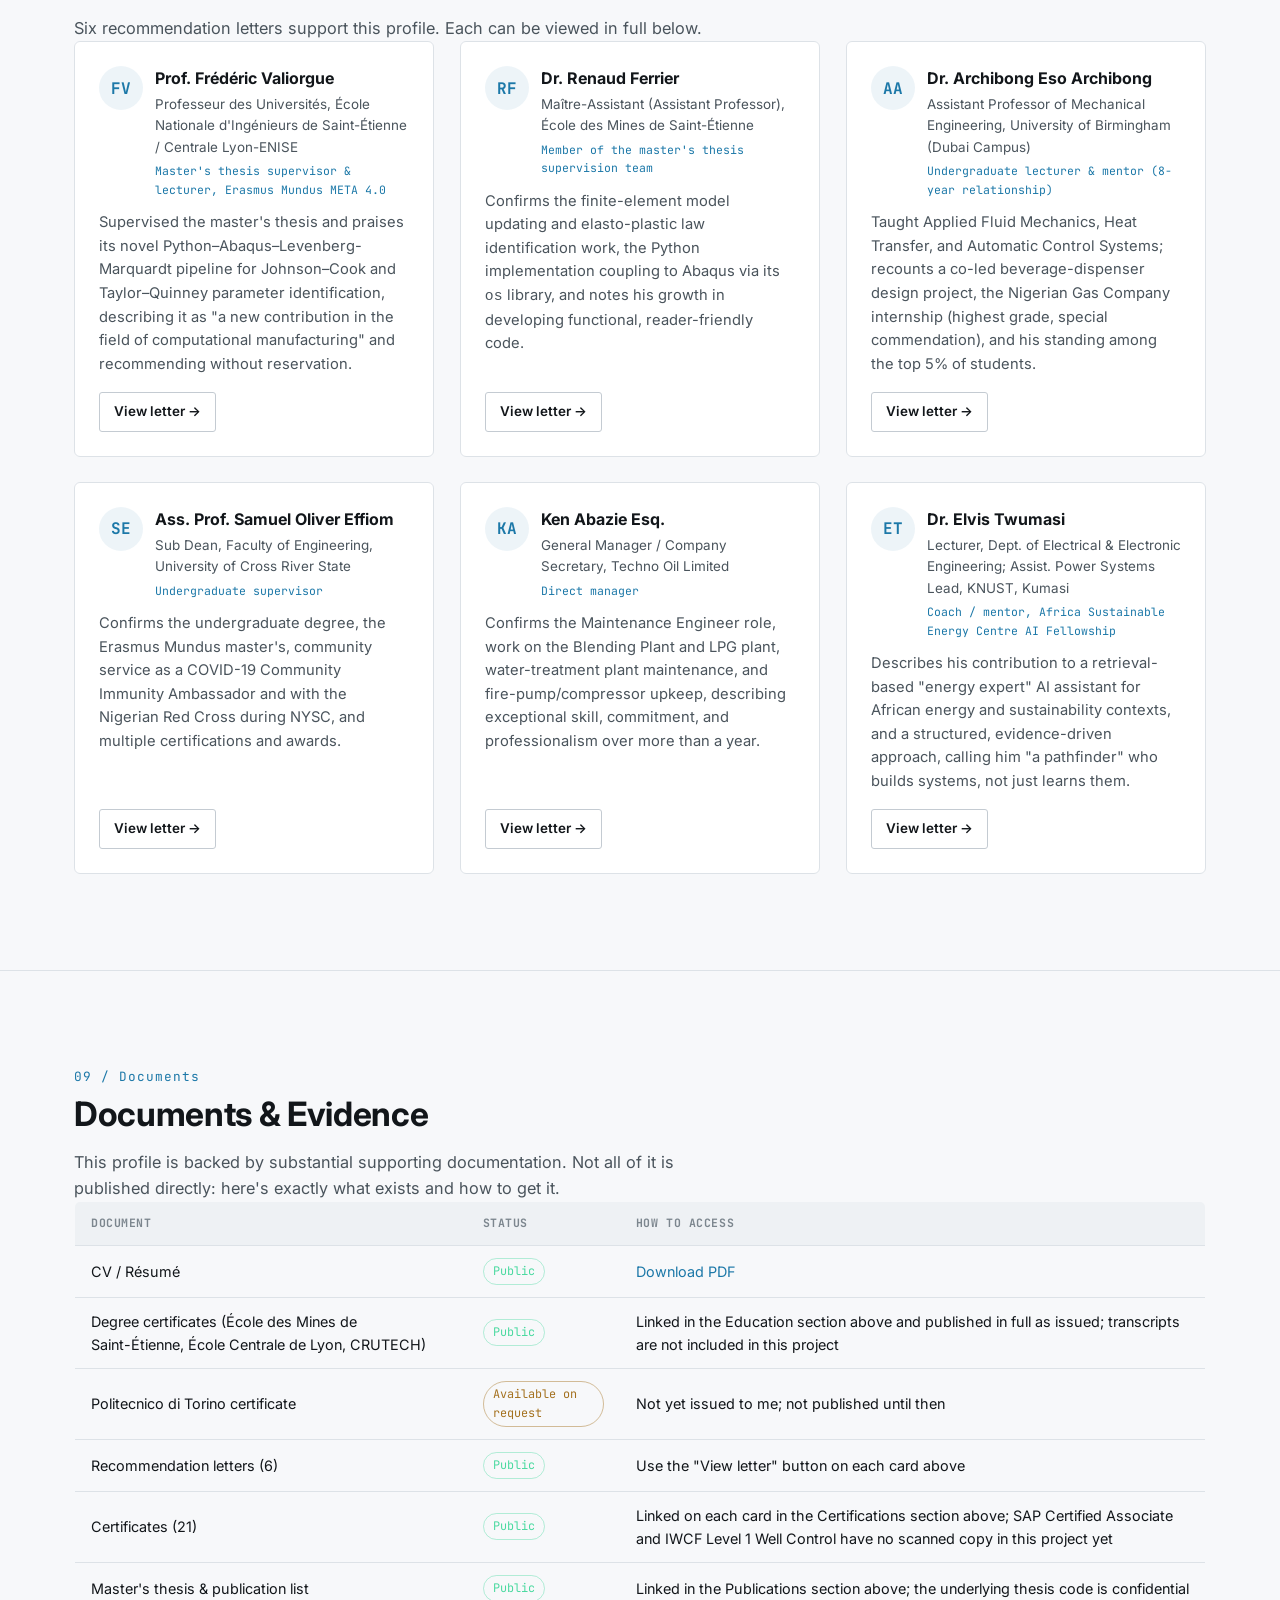
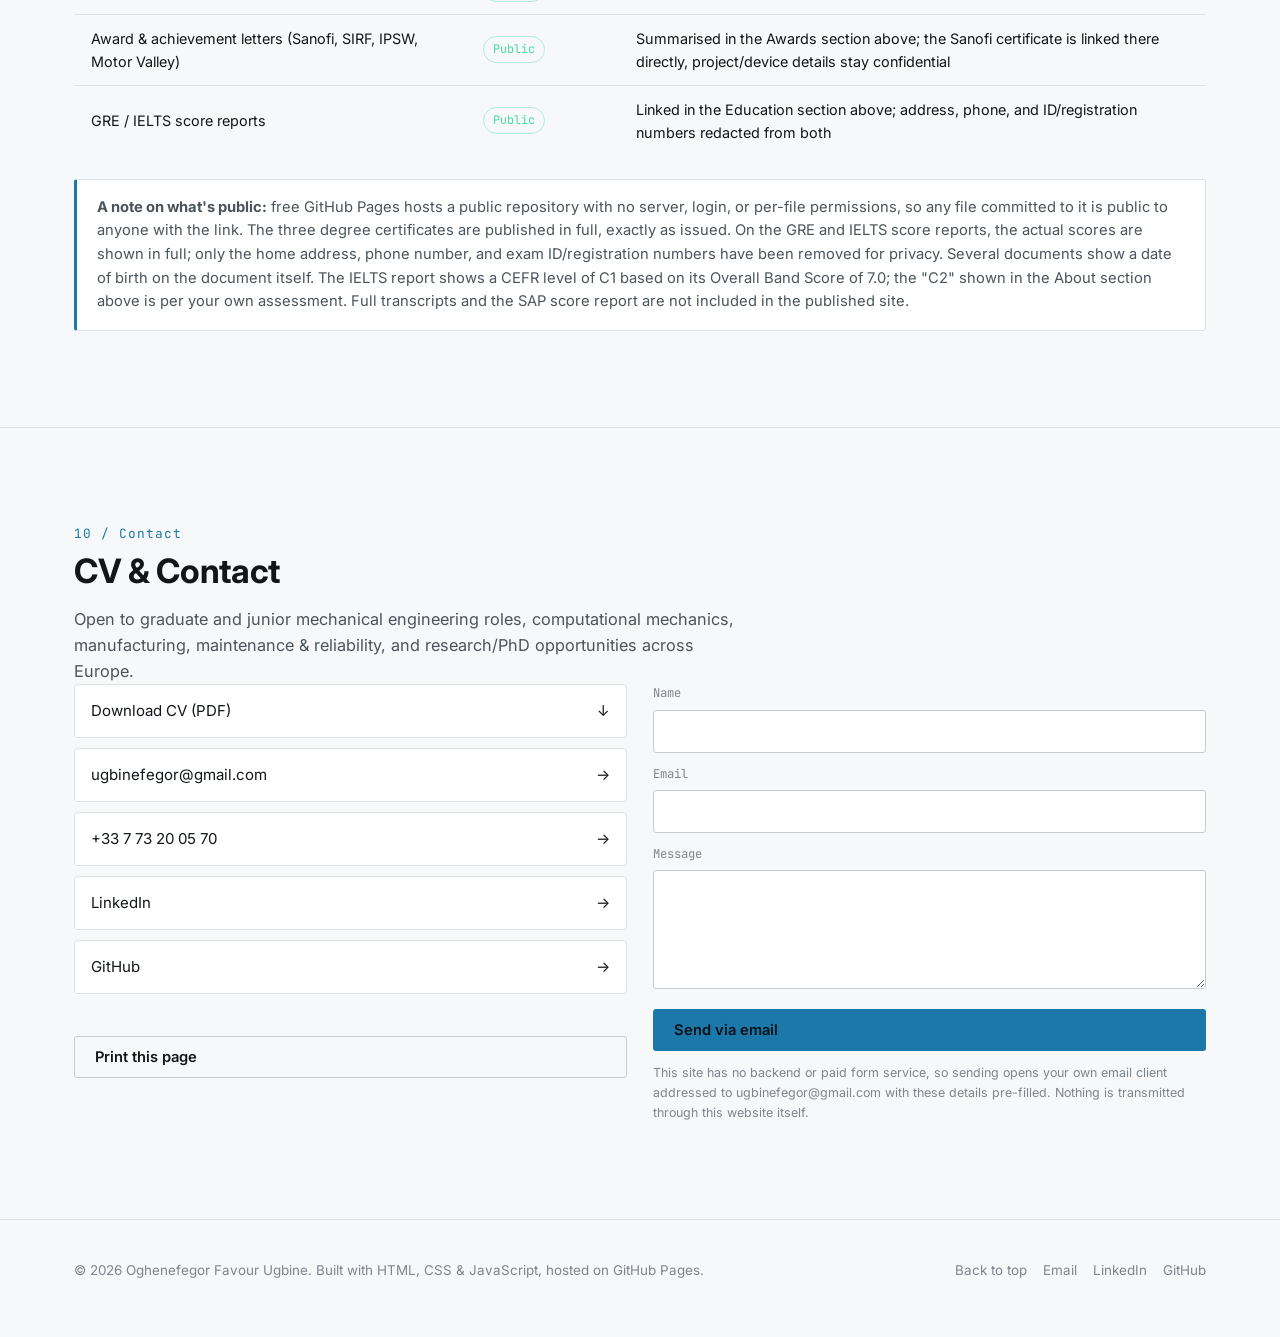
==== commit dca56b33: "Add files via upload Fix file placement." ====
--- a/index.html
+++ b/index.html
@@ -180,11 +180,12 @@
               <li>MSc Mechanical Engineering (Centrale Lyon/ENISE), track: Sustainable Manufacturing &amp; Advanced Technologies</li>
               <li>MSc Materials Engineering for Industry 4.0 (Politecnico di Torino)</li>
               <li>Relevant coursework: mechanical component design, continuum mechanics, constitutive modelling, additive manufacturing &amp; 3D printing, materials forming, machining simulation, surface integrity, life cycle assessment</li>
-              <li>Master's thesis: Python&ndash;Abaqus FEM pipeline for inverse identification of Johnson&ndash;Cook parameters, reducing prediction error from ~40% to under 1% within 5 iterations</li>
+              <li>Master's thesis: Python&ndash;Abaqus FEM pipeline for inverse identification of Johnson&ndash;Cook parameters, reducing prediction error from about 40% to under 1% within 5 iterations</li>
             </ul>
             <div class="timeline-tags"><span class="tag tag-accent">Full EU Scholarship</span><span class="tag">Top 1% Globally</span></div>
             <div class="project-links" style="margin-top:.75rem;">
-              <a class="btn btn-sm btn-outline" href="documents/degree-certificates/ecole-centrale-de-lyon-certificate.pdf" target="_blank" rel="noopener noreferrer">Centrale Lyon certificate</a>
+              <a class="btn btn-sm btn-outline" href="documents/degree-certificates/erasmus-mundus-meta4-master-certificate.pdf" target="_blank" rel="noopener noreferrer">Erasmus Mundus (META 4.0) diploma</a>
+              <a class="btn btn-sm btn-outline" href="documents/degree-certificates/centrale-lyon-master-diploma.pdf" target="_blank" rel="noopener noreferrer">Centrale Lyon diploma</a>
               <a class="btn btn-sm btn-outline" href="documents/degree-certificates/ecole-des-mines-master-diploma.pdf" target="_blank" rel="noopener noreferrer">Ecole des Mines diploma</a>
               <span class="tag" style="opacity:.75;">Politecnico di Torino certificate available on request</span>
             </div>
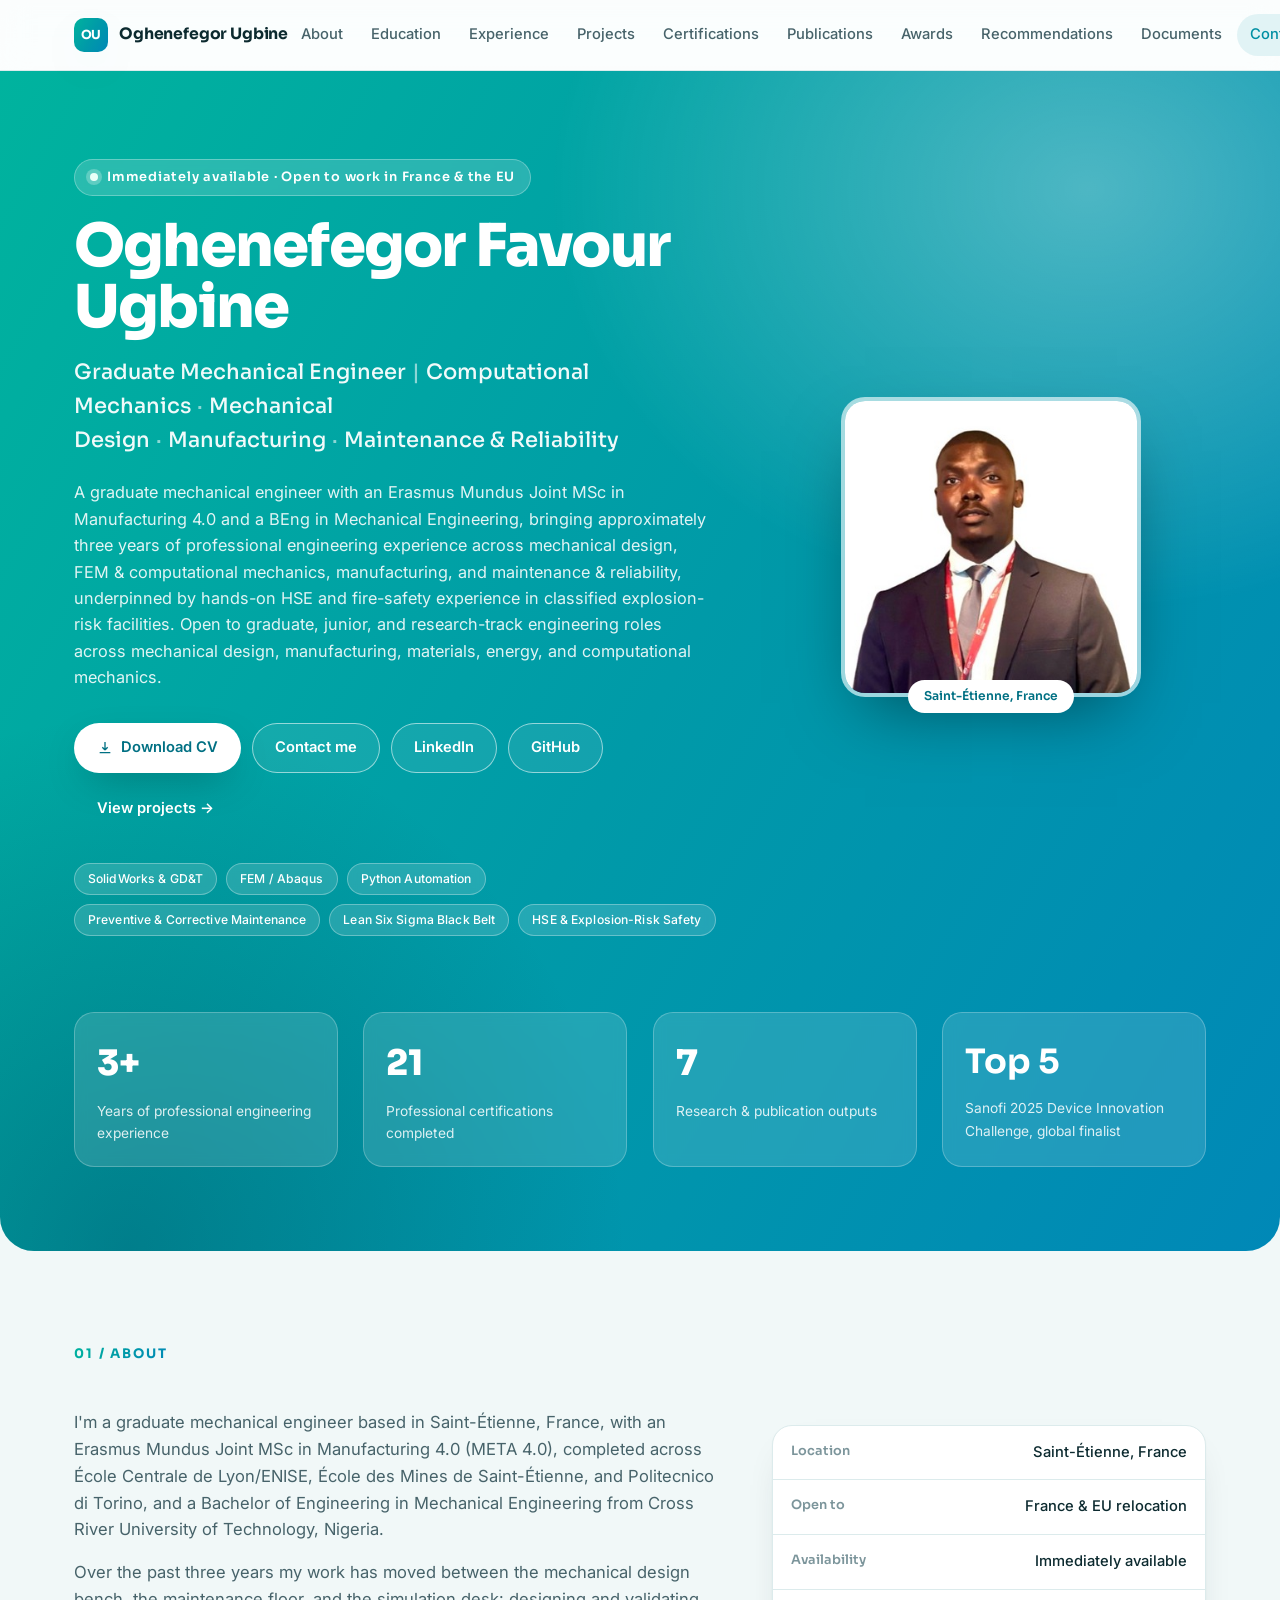
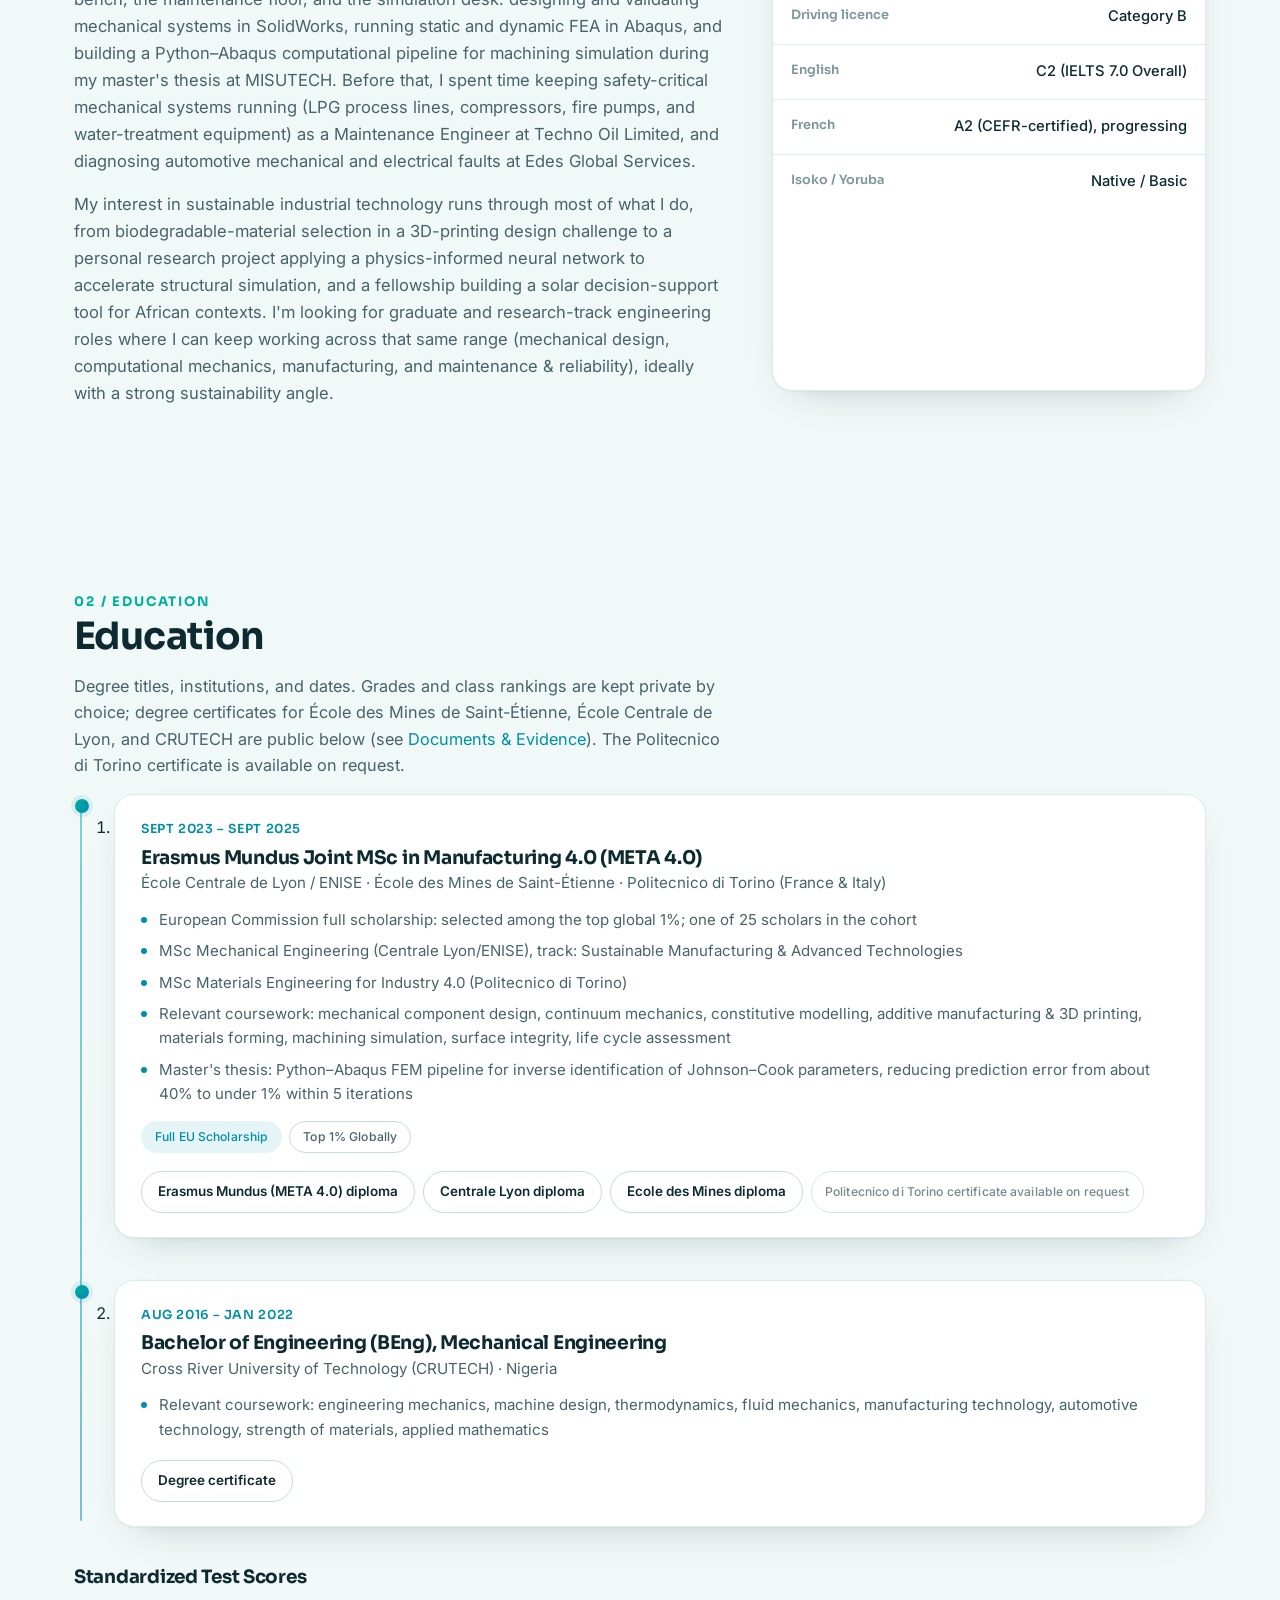
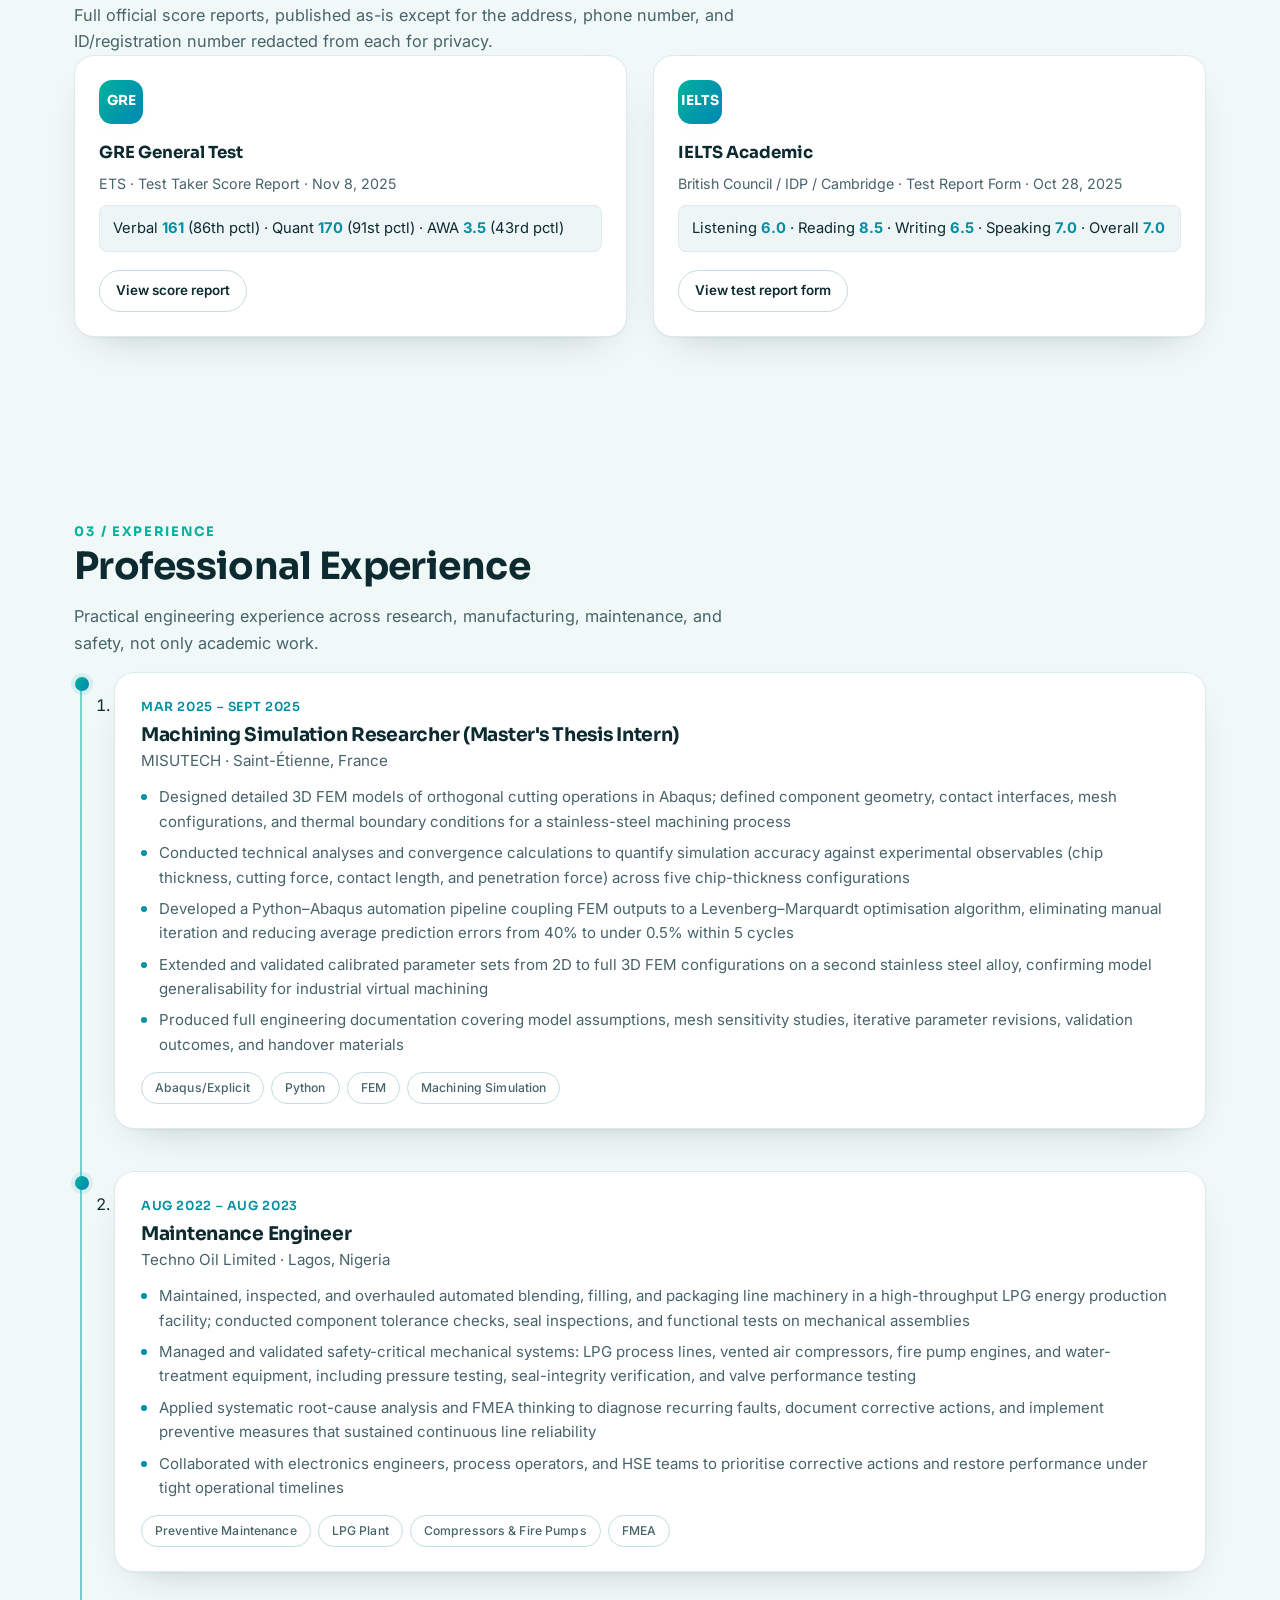
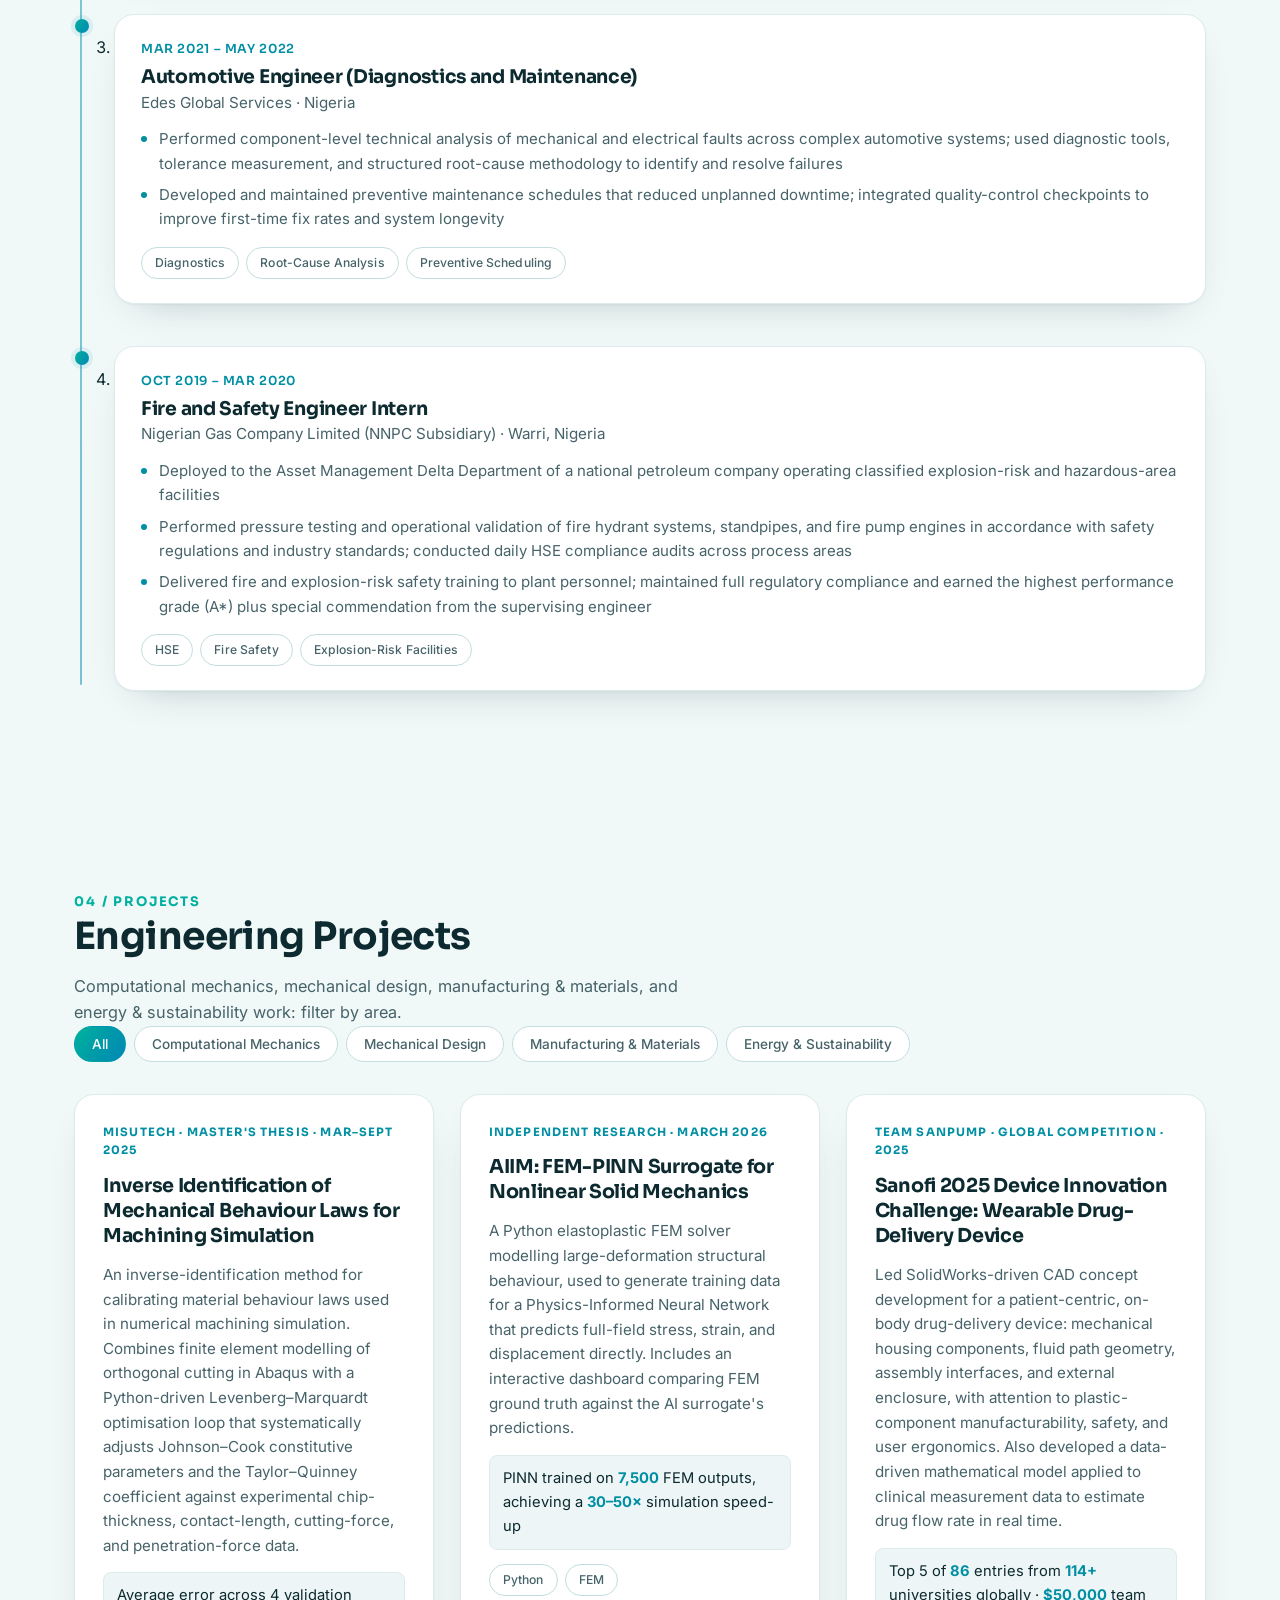
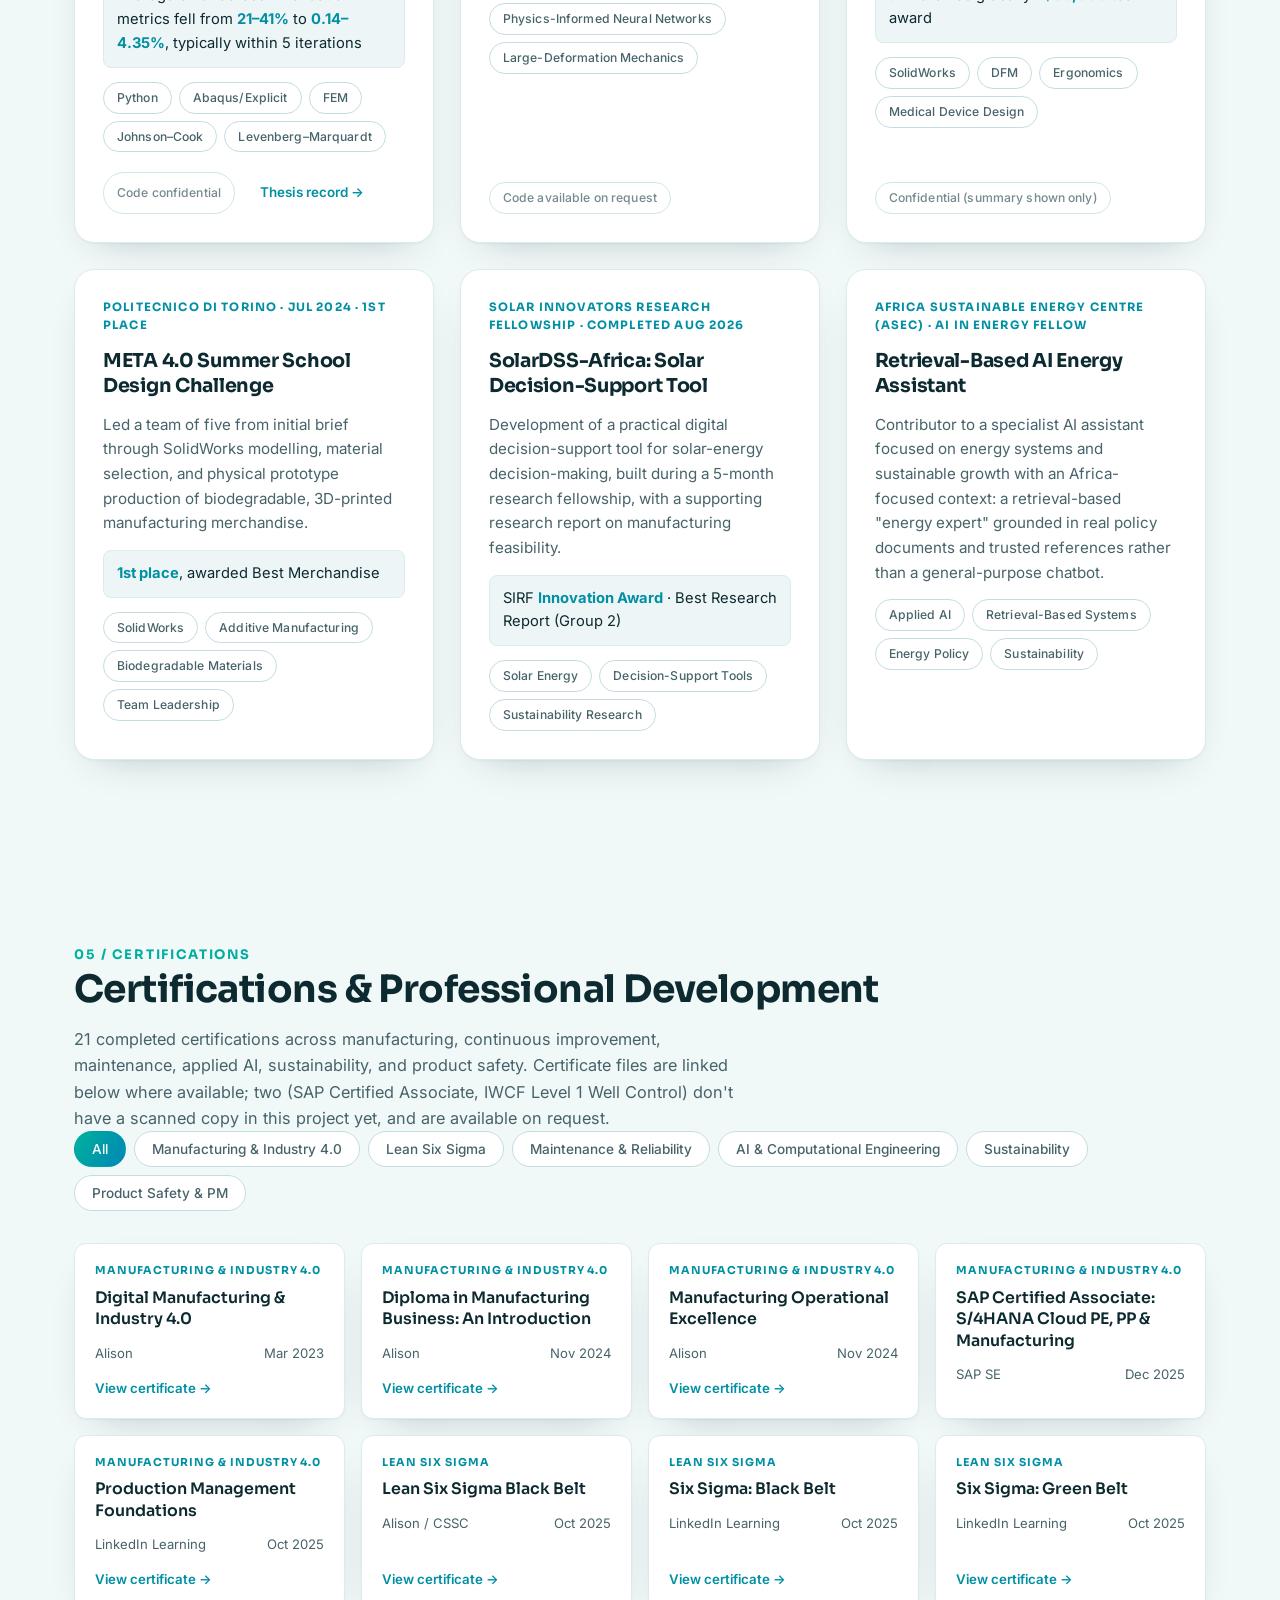
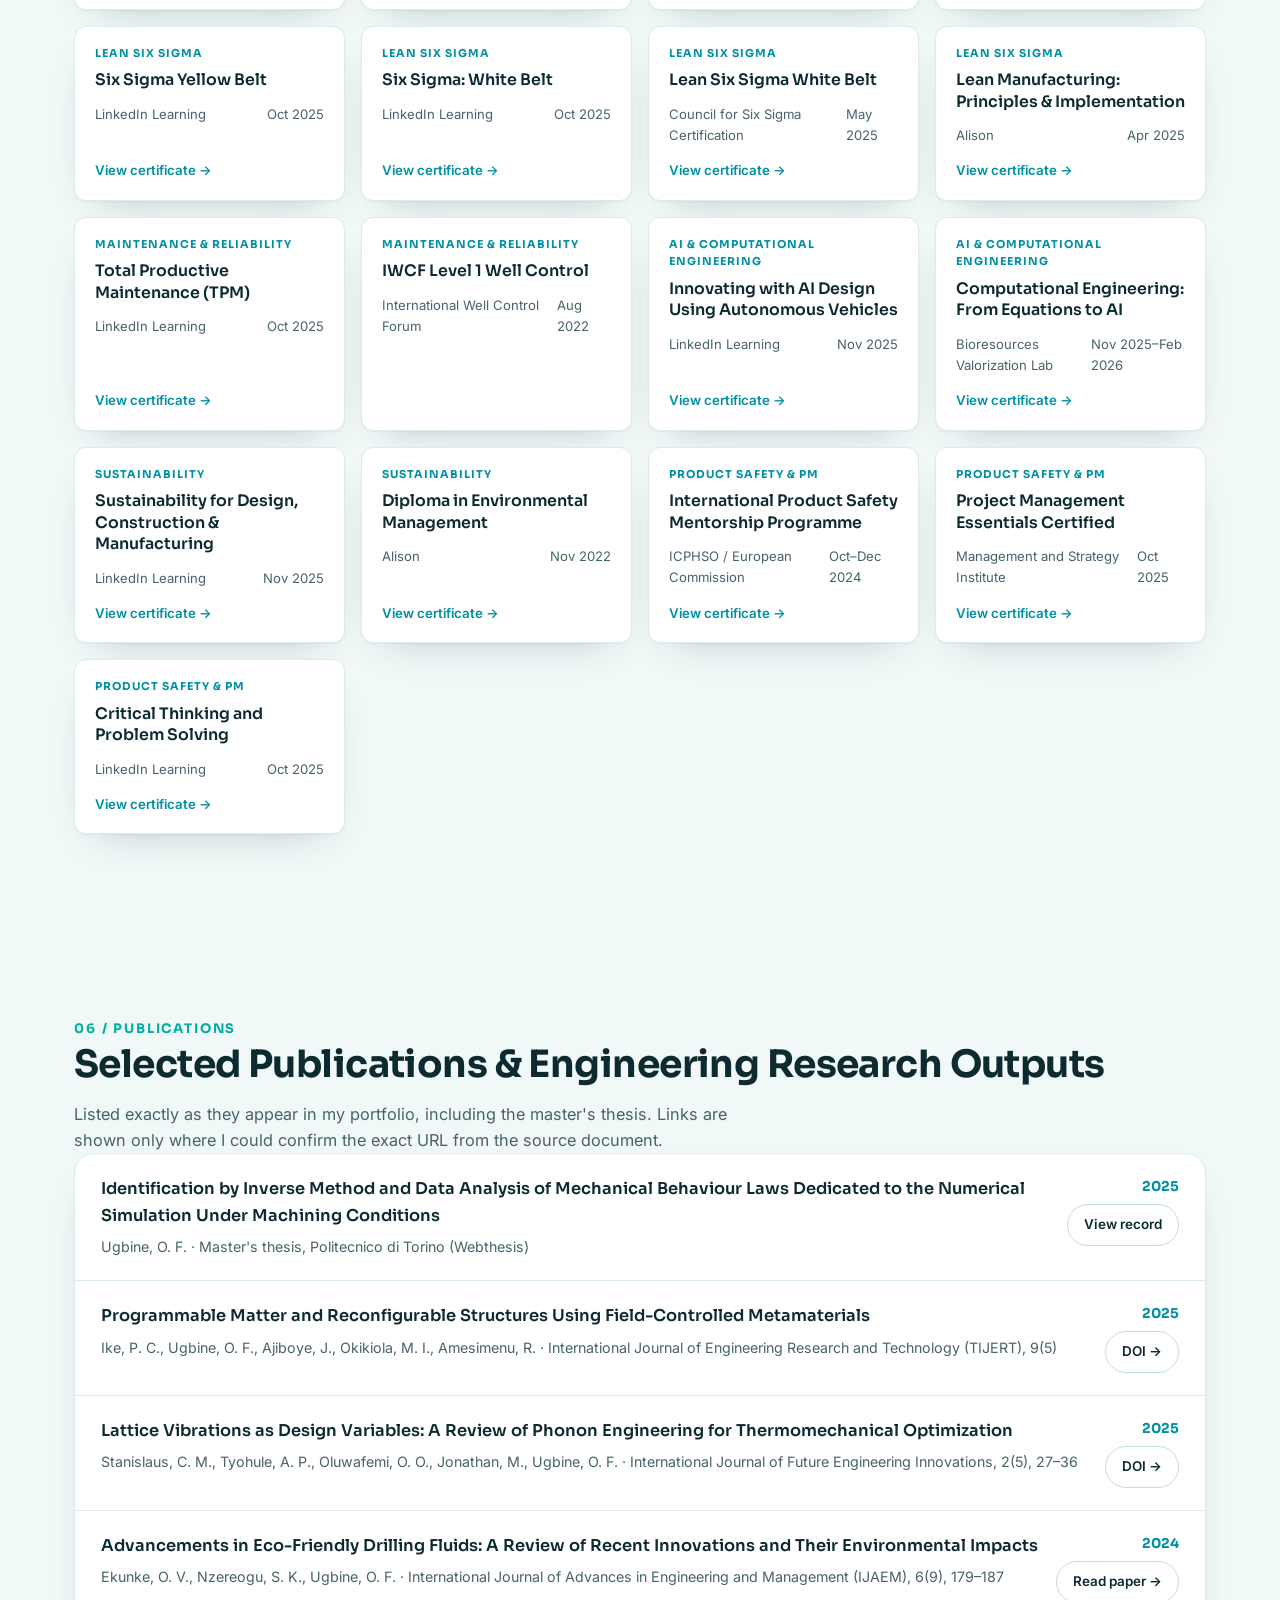
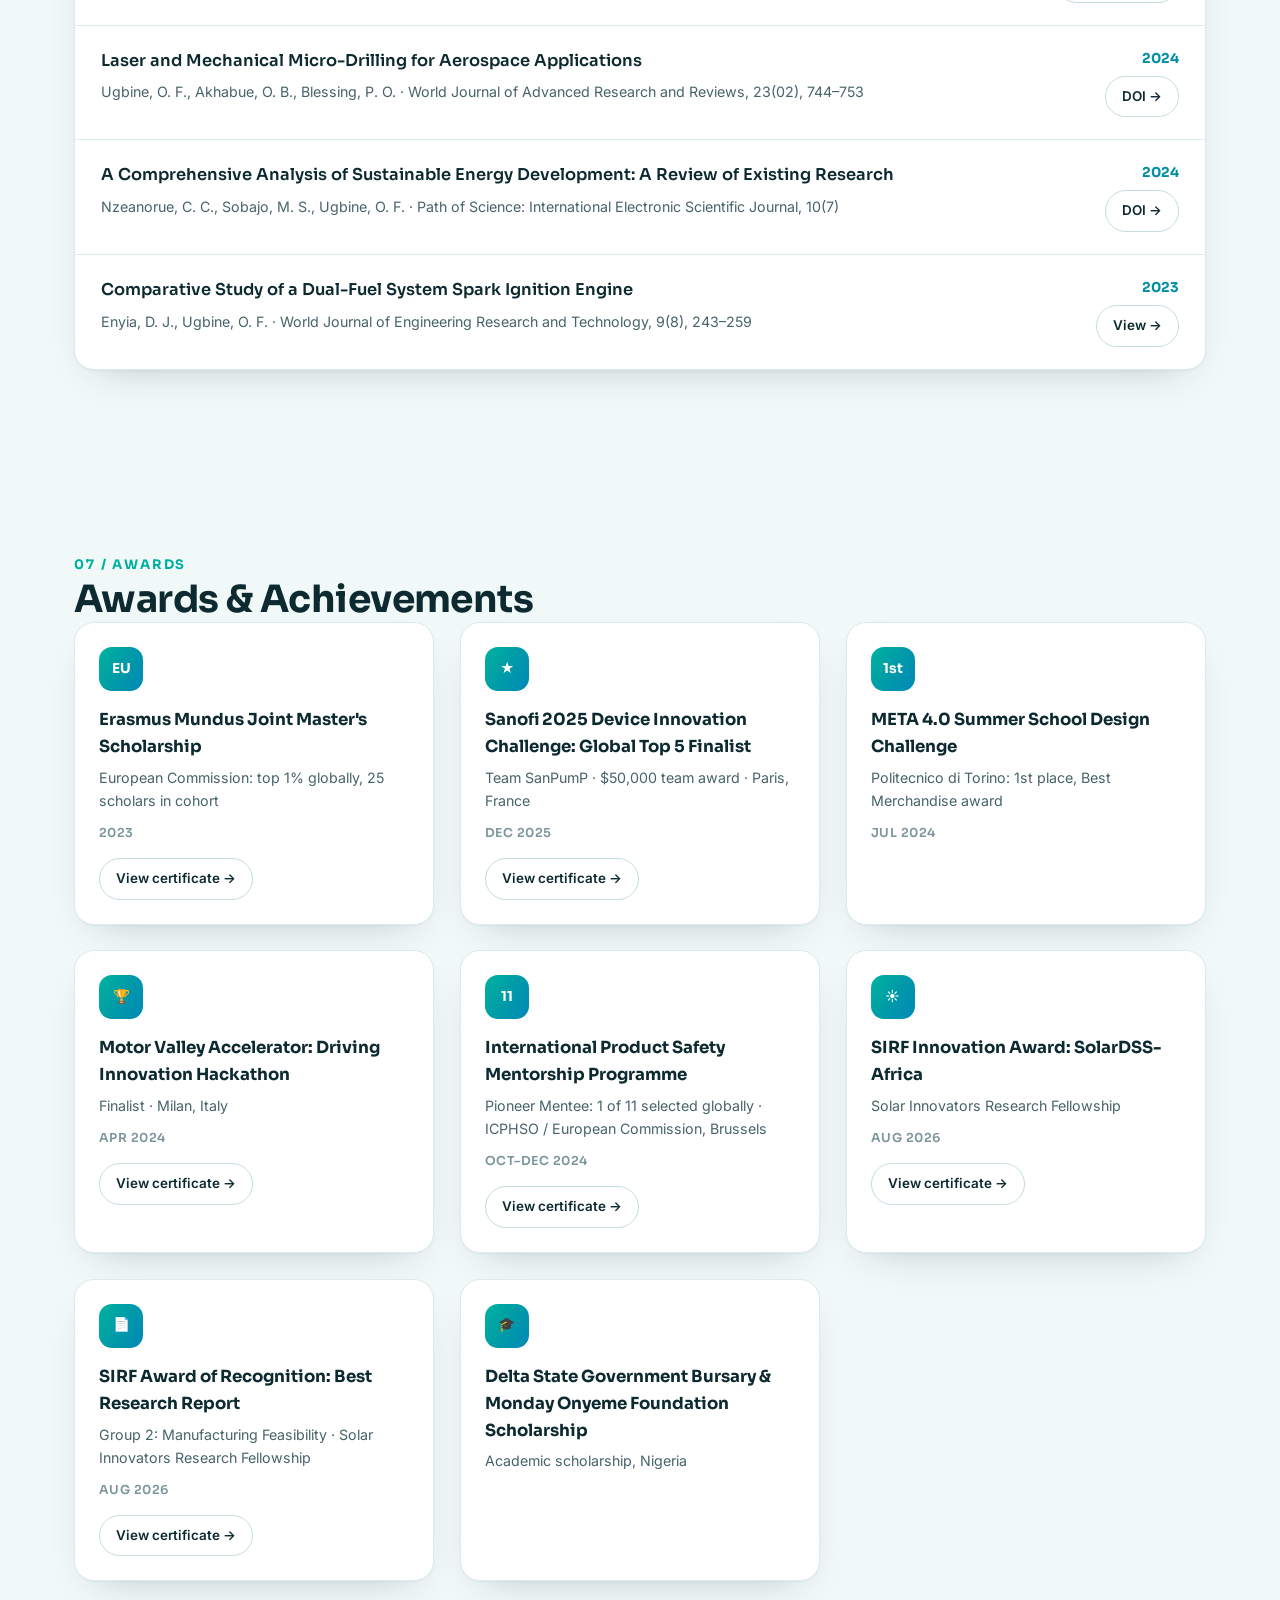
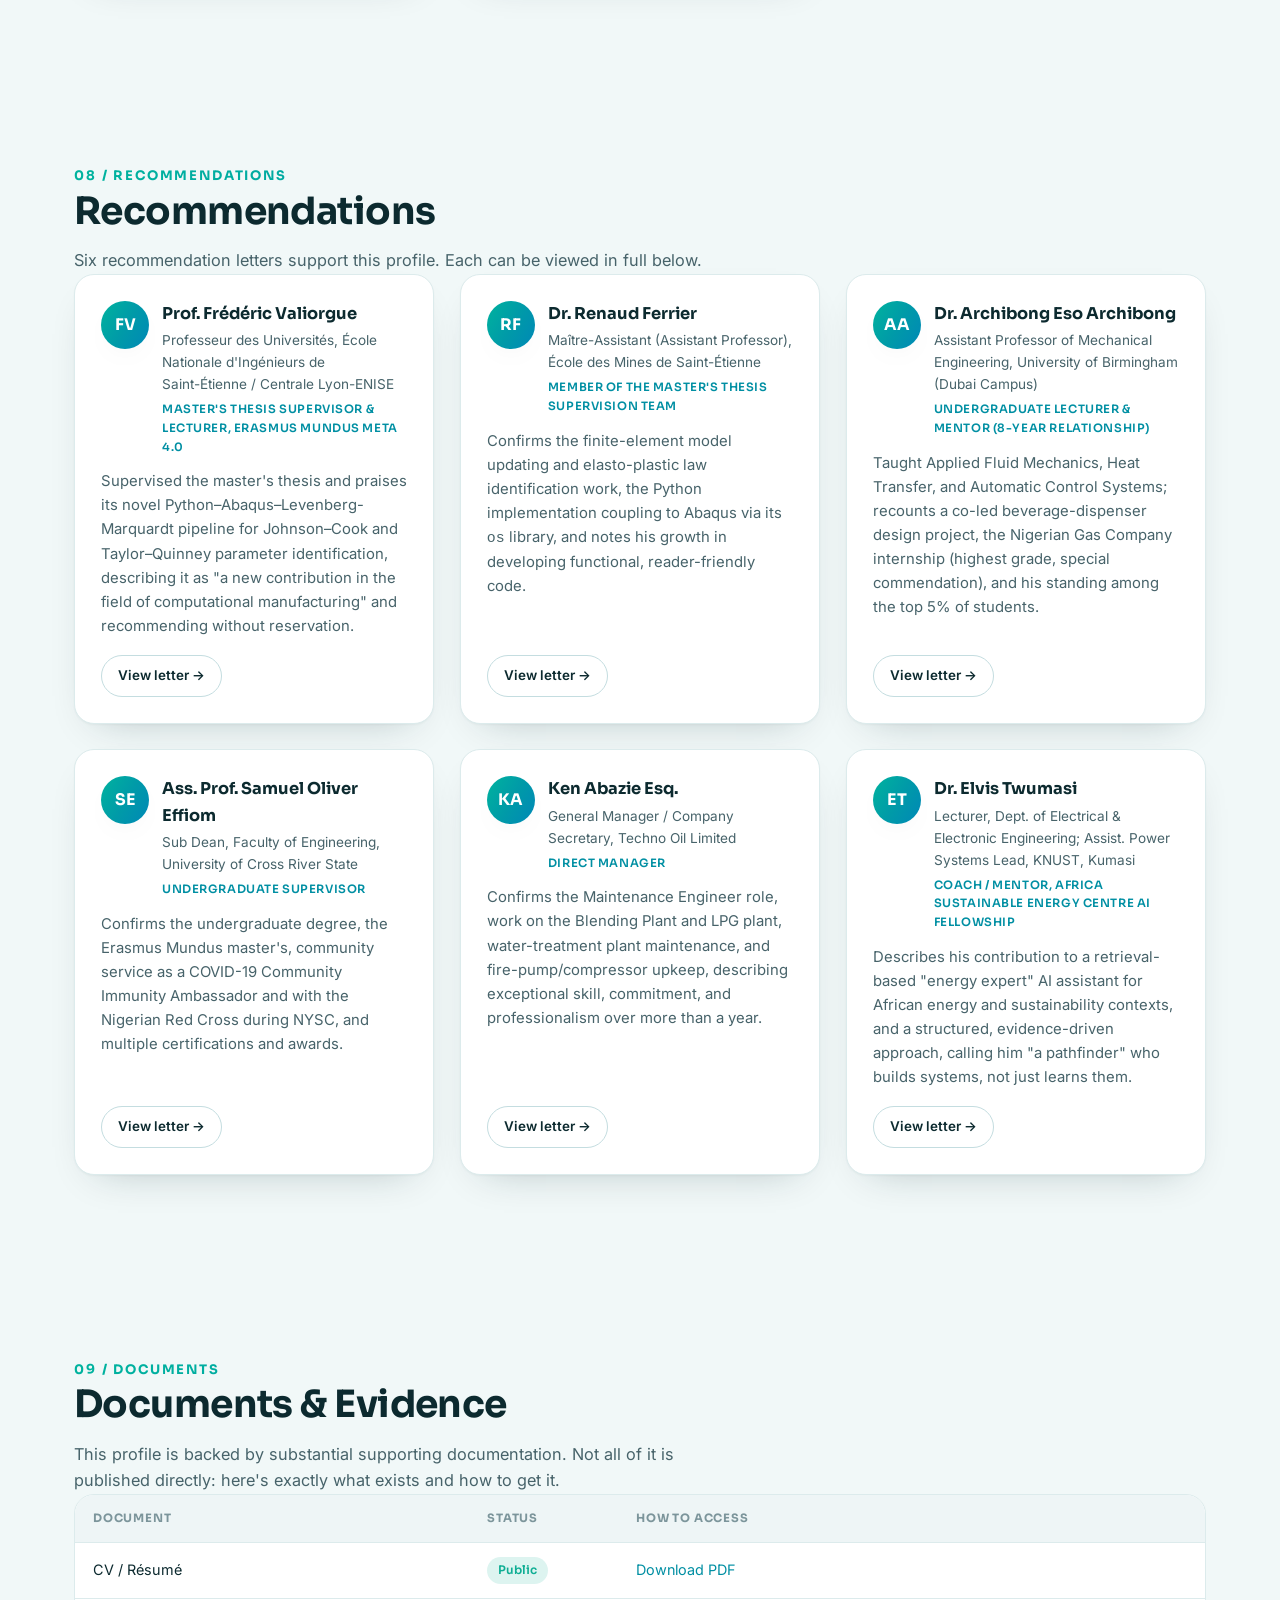
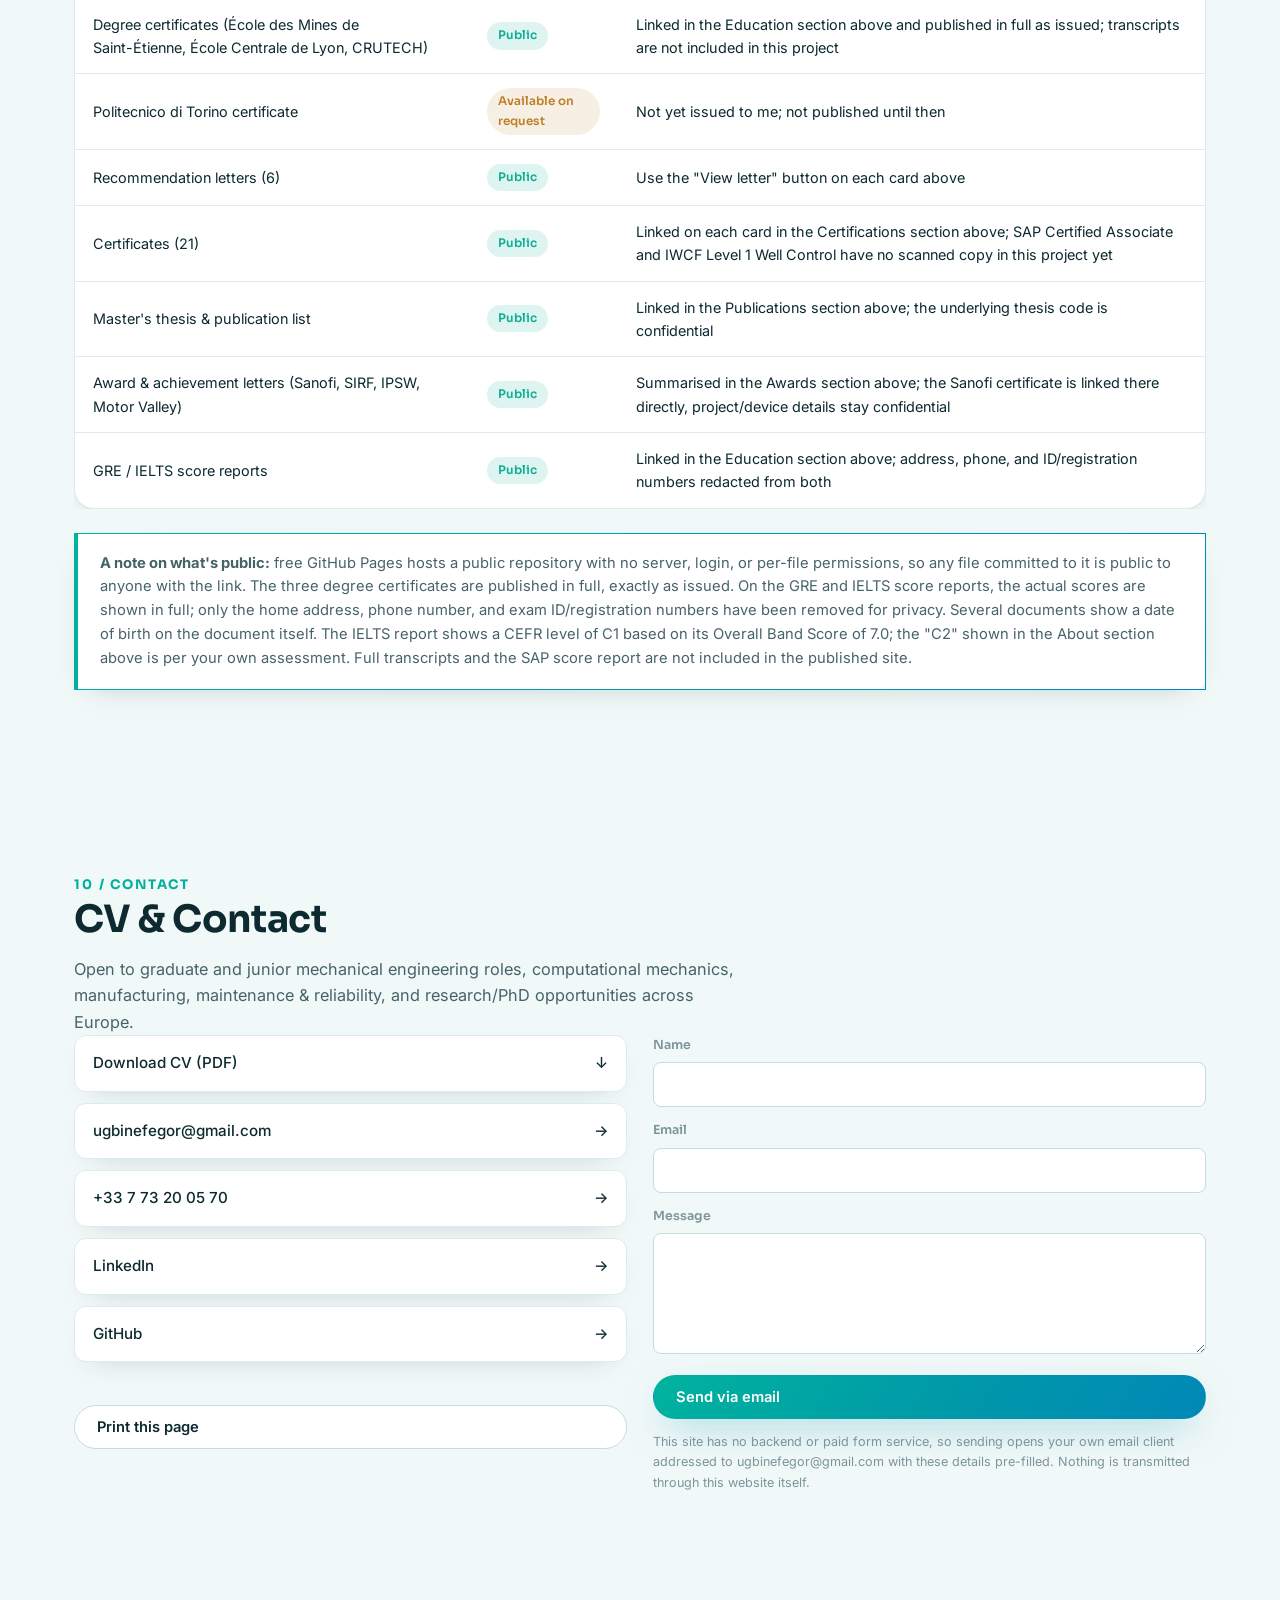
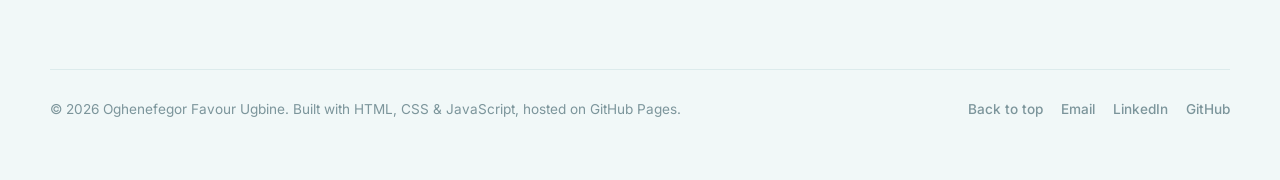
==== commit 68c08212: "Add files via upload https://oghenefegorugbine.github.io/" ====
--- a/index.html
+++ b/index.html
@@ -23,7 +23,7 @@
 <link rel="icon" type="image/svg+xml" href="assets/icons/favicon.svg" />
 <link rel="preconnect" href="https://fonts.googleapis.com" />
 <link rel="preconnect" href="https://fonts.gstatic.com" crossorigin />
-<link href="https://fonts.googleapis.com/css2?family=Inter:wght@400;500;600;700;800&family=JetBrains+Mono:wght@400;500;600;700&display=swap" rel="stylesheet" />
+<link href="https://fonts.googleapis.com/css2?family=Inter:wght@400;500;600;700&family=Sora:wght@500;600;700;800&display=swap" rel="stylesheet" />
 <link rel="stylesheet" href="style.css" />
 
 <script type="application/ld+json">
--- a/style.css
+++ b/style.css
@@ -1,408 +1,474 @@
 /* =========================================================================
    Oghenefegor Favour Ugbine | Portfolio
-   Design system: "Engineering Drawing Meets Digital Twin"
+   Design system: "Aurora" : teal to blue gradient, soft modern surfaces
    ========================================================================= */
 
 /* ---------- Design tokens ---------- */
 :root {
-  --bg: #0b0e11;
-  --bg-raised: #10151a;
-  --surface: #141a20;
-  --surface-2: #1a222a;
-  --border: #263039;
-  --border-strong: #34414c;
-  --text: #edeef0;
-  --text-dim: #a9b3bc;
-  --text-faint: #6b7680;
-  --accent: #3da5d9;
-  --accent-dim: #2c7fa8;
-  --accent-soft: rgba(61, 165, 217, 0.12);
-  --gold: #d9a23d;
-  --gold-soft: rgba(217, 162, 61, 0.14);
-  --danger: #d96b4a;
-  --ok: #4ad9a0;
-
-  --font-sans: "Inter", -apple-system, BlinkMacSystemFont, "Segoe UI", Roboto, sans-serif;
-  --font-mono: "JetBrains Mono", "IBM Plex Mono", SFMono-Regular, Consolas, monospace;
-
-  --container: 1180px;
-  --radius: 3px;
-  --radius-lg: 6px;
-  --gap: clamp(1.25rem, 2vw, 2rem);
-
-  --shadow-card: 0 1px 0 rgba(0, 0, 0, 0.4), 0 12px 28px -18px rgba(0, 0, 0, 0.6);
-  --transition: 200ms cubic-bezier(0.2, 0.6, 0.3, 1);
-}
-
-:root[data-theme="light"] {
-  --bg: #f7f8fa;
+  /* light theme (default) */
+  --bg: #f1f8f8;
+  --bg-wash-1: #e7f4f4;
+  --bg-wash-2: #f6fbfb;
   --bg-raised: #ffffff;
   --surface: #ffffff;
-  --surface-2: #eef1f4;
-  --border: #dde2e7;
-  --border-strong: #c4cbd2;
-  --text: #12161a;
-  --text-dim: #4a545c;
-  --text-faint: #7c868e;
-  --accent: #1c78a8;
-  --accent-dim: #145c82;
-  --accent-soft: rgba(28, 120, 168, 0.08);
-  --gold: #a4711f;
-  --gold-soft: rgba(164, 113, 31, 0.1);
-  --shadow-card: 0 1px 0 rgba(20, 30, 40, 0.04), 0 12px 28px -20px rgba(20, 30, 40, 0.25);
-}
-
-@media (prefers-color-scheme: light) {
-  :root:not([data-theme="dark"]) {
-    --bg: #f7f8fa;
-    --bg-raised: #ffffff;
-    --surface: #ffffff;
-    --surface-2: #eef1f4;
-    --border: #dde2e7;
-    --border-strong: #c4cbd2;
-    --text: #12161a;
-    --text-dim: #4a545c;
-    --text-faint: #7c868e;
-    --accent: #1c78a8;
-    --accent-dim: #145c82;
-    --accent-soft: rgba(28, 120, 168, 0.08);
-    --gold: #a4711f;
-    --gold-soft: rgba(164, 113, 31, 0.1);
-    --shadow-card: 0 1px 0 rgba(20, 30, 40, 0.04), 0 12px 28px -20px rgba(20, 30, 40, 0.25);
+  --surface-2: #eef5f6;
+  --border: #dcebec;
+  --border-strong: #c4dde0;
+  --text: #0c2a2f;
+  --text-dim: #47636a;
+  --text-faint: #7c959b;
+  --accent: #008fa3;
+  --accent-dim: #00728a;
+  --accent-soft: rgba(0, 150, 165, 0.10);
+  --gold: #bd7f27;
+  --gold-soft: rgba(189, 127, 39, 0.12);
+  --danger: #e2725b;
+  --ok: #0fae94;
+  --on-grad: #ffffff;
+
+  --grad: linear-gradient(120deg, #00b39e 0%, #009aa8 52%, #0088b7 100%);
+  --grad-bright: linear-gradient(120deg, #12c6ad 0%, #05a7bb 55%, #1493c9 100%);
+  --grad-soft: linear-gradient(120deg, rgba(0, 179, 158, 0.13), rgba(0, 136, 183, 0.13));
+
+  --font-display: "Sora", "Inter", -apple-system, BlinkMacSystemFont, "Segoe UI", sans-serif;
+  --font-sans: "Inter", -apple-system, BlinkMacSystemFont, "Segoe UI", Roboto, sans-serif;
+  --font-mono: "Sora", "Inter", sans-serif;
+
+  --container: 1180px;
+  --radius: 12px;
+  --radius-sm: 8px;
+  --radius-lg: 20px;
+  --gap: clamp(1.25rem, 2vw, 1.85rem);
+
+  --shadow-card: 0 1px 2px rgba(6, 40, 45, 0.04), 0 16px 40px -24px rgba(6, 40, 45, 0.30);
+  --shadow-soft: 0 10px 30px -18px rgba(6, 40, 45, 0.28);
+  --shadow-glow: 0 14px 40px -14px rgba(0, 150, 175, 0.55);
+  --transition: 220ms cubic-bezier(0.2, 0.6, 0.3, 1);
+}
+
+:root[data-theme="dark"] {
+  --bg: #06171a;
+  --bg-wash-1: #072024;
+  --bg-wash-2: #06171a;
+  --bg-raised: #0e2429;
+  --surface: #0e2429;
+  --surface-2: #143036;
+  --border: #1d3a40;
+  --border-strong: #2a4d55;
+  --text: #eaf6f6;
+  --text-dim: #a7c2c6;
+  --text-faint: #6f8f95;
+  --accent: #2fd0c2;
+  --accent-dim: #22b6a9;
+  --accent-soft: rgba(47, 208, 194, 0.14);
+  --gold: #e0ad5c;
+  --gold-soft: rgba(224, 173, 92, 0.14);
+  --ok: #34d3ba;
+  --grad: linear-gradient(120deg, #10c4ab 0%, #06aec0 55%, #1aa0d8 100%);
+  --grad-bright: linear-gradient(120deg, #18d3b9 0%, #10bcd0 55%, #29aee2 100%);
+  --grad-soft: linear-gradient(120deg, rgba(16, 196, 171, 0.16), rgba(26, 160, 216, 0.16));
+  --shadow-card: 0 1px 2px rgba(0, 0, 0, 0.4), 0 16px 40px -24px rgba(0, 0, 0, 0.65);
+  --shadow-soft: 0 10px 30px -18px rgba(0, 0, 0, 0.6);
+}
+
+@media (prefers-color-scheme: dark) {
+  :root:not([data-theme="light"]) {
+    --bg: #06171a;
+    --bg-wash-1: #072024;
+    --bg-wash-2: #06171a;
+    --bg-raised: #0e2429;
+    --surface: #0e2429;
+    --surface-2: #143036;
+    --border: #1d3a40;
+    --border-strong: #2a4d55;
+    --text: #eaf6f6;
+    --text-dim: #a7c2c6;
+    --text-faint: #6f8f95;
+    --accent: #2fd0c2;
+    --accent-dim: #22b6a9;
+    --accent-soft: rgba(47, 208, 194, 0.14);
+    --gold: #e0ad5c;
+    --gold-soft: rgba(224, 173, 92, 0.14);
+    --ok: #34d3ba;
+    --grad: linear-gradient(120deg, #10c4ab 0%, #06aec0 55%, #1aa0d8 100%);
+    --grad-bright: linear-gradient(120deg, #18d3b9 0%, #10bcd0 55%, #29aee2 100%);
+    --grad-soft: linear-gradient(120deg, rgba(16, 196, 171, 0.16), rgba(26, 160, 216, 0.16));
+    --shadow-card: 0 1px 2px rgba(0, 0, 0, 0.4), 0 16px 40px -24px rgba(0, 0, 0, 0.65);
+    --shadow-soft: 0 10px 30px -18px rgba(0, 0, 0, 0.6);
   }
 }
 
 /* ---------- Reset ---------- */
 *, *::before, *::after { box-sizing: border-box; }
-html { scroll-behavior: smooth; }
+html { scroll-behavior: smooth; -webkit-text-size-adjust: 100%; }
 @media (prefers-reduced-motion: reduce) {
   html { scroll-behavior: auto; }
   *, *::before, *::after { animation-duration: 0.01ms !important; animation-iteration-count: 1 !important; transition-duration: 0.01ms !important; scroll-behavior: auto !important; }
 }
 body {
   margin: 0;
-  background: var(--bg);
   color: var(--text);
   font-family: var(--font-sans);
   font-size: 16px;
-  line-height: 1.6;
+  line-height: 1.62;
   -webkit-font-smoothing: antialiased;
-  background-image:
-    linear-gradient(var(--border) 1px, transparent 1px),
-    linear-gradient(90deg, var(--border) 1px, transparent 1px);
-  background-size: 48px 48px;
+  background-color: var(--bg);
+  background-image: linear-gradient(180deg, var(--bg-wash-1) 0%, var(--bg-wash-2) 46%, var(--bg) 100%);
   background-attachment: fixed;
-  background-position: center top;
-  position: relative;
-}
-:root[data-theme="light"] body,
-@media (prefers-color-scheme: light) { body { opacity: 1; } }
-body { background-color: var(--bg); }
-body::before {
-  content: "";
-  position: fixed;
-  inset: 0;
-  background: radial-gradient(ellipse 80% 50% at 50% -10%, var(--accent-soft), transparent 60%);
-  pointer-events: none;
-  z-index: 0;
-}
+}
+body.nav-open { overflow: hidden; }
 img { max-width: 100%; display: block; }
 a { color: inherit; text-decoration: none; }
 ul { margin: 0; padding: 0; list-style: none; }
 h1, h2, h3, h4, p { margin: 0; }
+h1, h2, h3, h4 { font-family: var(--font-display); letter-spacing: -0.015em; line-height: 1.14; }
 button { font-family: inherit; cursor: pointer; }
-:focus-visible { outline: 2px solid var(--accent); outline-offset: 3px; }
+:focus-visible { outline: 2px solid var(--accent); outline-offset: 3px; border-radius: 4px; }
 
 .container { max-width: var(--container); margin-inline: auto; padding-inline: 24px; position: relative; z-index: 1; }
 
 .skip-link {
-  position: absolute; left: -9999px; top: 0; z-index: 200;
-  background: var(--accent); color: #04121a; padding: 12px 18px; border-radius: var(--radius);
+  position: absolute; left: -9999px; top: 0; z-index: 300;
+  background: var(--accent); color: #fff; padding: 12px 18px; border-radius: var(--radius-sm);
 }
 .skip-link:focus { left: 24px; top: 12px; }
 
 /* ---------- Section scaffolding ---------- */
-section { position: relative; padding: 96px 0; border-top: 1px solid var(--border); }
-section:first-of-type { border-top: none; }
+section { position: relative; padding: 92px 0; }
 .section-head {
-  display: flex; align-items: baseline; gap: 16px; margin-bottom: 48px;
-  flex-wrap: wrap;
+  display: flex; align-items: baseline; gap: 16px; margin-bottom: 44px; flex-wrap: wrap;
 }
 .section-index {
-  font-family: var(--font-mono); font-size: 0.8rem; color: var(--accent);
-  letter-spacing: 0.08em; white-space: nowrap;
-}
-.section-title { font-size: clamp(1.6rem, 3vw, 2.1rem); font-weight: 700; letter-spacing: -0.01em; }
-.section-sub { color: var(--text-dim); max-width: 66ch; margin-top: 8px; font-size: 1.02rem; }
-.section-head-row { display: flex; flex-direction: column; }
-
-.reveal { opacity: 0; transform: translateY(16px); transition: opacity 600ms ease, transform 600ms ease; }
+  font-family: var(--font-mono); font-size: 0.82rem; font-weight: 700;
+  letter-spacing: 0.14em; text-transform: uppercase; white-space: nowrap;
+  background: var(--grad); -webkit-background-clip: text; background-clip: text; color: transparent;
+}
+.section-title { font-size: clamp(1.7rem, 3.4vw, 2.35rem); font-weight: 700; }
+.section-sub { color: var(--text-dim); max-width: 66ch; margin-top: 10px; font-size: 1.02rem; }
+.section-head-row { display: flex; flex-direction: column; gap: 4px; }
+
+.reveal { opacity: 0; transform: translateY(18px); transition: opacity 650ms ease, transform 650ms ease; }
 .reveal.is-visible { opacity: 1; transform: translateY(0); }
 
 /* ---------- Header / nav ---------- */
 .site-header {
   position: sticky; top: 0; z-index: 100;
-  background: color-mix(in srgb, var(--bg) 88%, transparent);
-  backdrop-filter: blur(10px);
+  background: color-mix(in srgb, var(--bg-raised) 82%, transparent);
+  -webkit-backdrop-filter: saturate(1.4) blur(14px);
+  backdrop-filter: saturate(1.4) blur(14px);
   border-bottom: 1px solid var(--border);
 }
 .nav { display: flex; align-items: center; justify-content: space-between; padding-block: 14px; }
-.brand { display: flex; align-items: center; gap: 10px; font-family: var(--font-mono); font-weight: 600; font-size: 0.95rem; }
+.brand { display: flex; align-items: center; gap: 11px; font-family: var(--font-display); font-weight: 700; font-size: 0.98rem; letter-spacing: -0.01em; }
 .brand-mark {
-  width: 30px; height: 30px; border: 1.5px solid var(--accent); border-radius: 6px;
-  display: grid; place-items: center; color: var(--accent); font-size: 0.75rem; font-weight: 700;
-}
-.nav-links { display: flex; gap: 4px; align-items: center; }
+  width: 34px; height: 34px; border-radius: 10px;
+  display: grid; place-items: center; color: #fff; font-size: 0.78rem; font-weight: 700;
+  background: var(--grad); box-shadow: var(--shadow-glow); font-family: var(--font-display);
+}
+.nav-links { display: flex; gap: 2px; align-items: center; }
 .nav-links a {
-  padding: 8px 12px; border-radius: var(--radius); font-size: 0.92rem; color: var(--text-dim);
+  padding: 9px 13px; border-radius: 999px; font-size: 0.92rem; font-weight: 500; color: var(--text-dim);
   transition: color var(--transition), background var(--transition);
 }
-.nav-links a:hover, .nav-links a:focus-visible { color: var(--text); background: var(--surface-2); }
+.nav-links a:hover, .nav-links a:focus-visible { color: var(--accent); background: var(--accent-soft); }
+.nav-links a[aria-current="true"] { color: var(--accent); background: var(--accent-soft); }
 .nav-actions { display: flex; align-items: center; gap: 8px; }
 
 .icon-btn {
-  width: 38px; height: 38px; border-radius: var(--radius); border: 1px solid var(--border);
+  width: 40px; height: 40px; border-radius: 11px; border: 1px solid var(--border);
   background: var(--surface); color: var(--text-dim); display: grid; place-items: center;
-  transition: border-color var(--transition), color var(--transition);
-}
-.icon-btn:hover { color: var(--accent); border-color: var(--accent-dim); }
-
+  transition: border-color var(--transition), color var(--transition), background var(--transition);
+}
+.icon-btn:hover { color: var(--accent); border-color: var(--accent); background: var(--accent-soft); }
 .nav-toggle { display: none; }
 
-@media (max-width: 880px) {
-  .nav-links { position: fixed; inset: 62px 0 0 0; background: var(--bg); flex-direction: column;
-    align-items: stretch; padding: 12px 20px; gap: 2px; border-top: 1px solid var(--border);
-    transform: translateY(-8px); opacity: 0; pointer-events: none; transition: opacity var(--transition), transform var(--transition); }
-  .nav-links.is-open { opacity: 1; transform: translateY(0); pointer-events: auto; }
-  .nav-links a { padding: 14px 8px; font-size: 1.05rem; border-bottom: 1px solid var(--border); }
-  .nav-toggle { display: grid; place-items: center; }
+@media (max-width: 900px) {
+  /* Remove backdrop-filter on mobile: it would make the header a containing
+     block for the fixed menu panel, breaking full-screen coverage. */
+  .site-header { -webkit-backdrop-filter: none; backdrop-filter: none; background: color-mix(in srgb, var(--bg-raised) 94%, transparent); }
+  .nav-links {
+    position: fixed; inset: 0; z-index: 200;
+    background: var(--bg);
+    background-image: linear-gradient(180deg, var(--bg-wash-1), var(--bg));
+    flex-direction: column; align-items: stretch; justify-content: flex-start;
+    gap: 6px; padding: calc(env(safe-area-inset-top, 0px) + 84px) 26px 40px;
+    transform: translateX(100%); opacity: 0; pointer-events: none;
+    transition: transform 320ms cubic-bezier(0.2,0.7,0.2,1), opacity 260ms ease;
+    overflow-y: auto;
+  }
+  .nav-links.is-open { transform: translateX(0); opacity: 1; pointer-events: auto; }
+  .nav-links a {
+    padding: 16px 18px; font-size: 1.18rem; font-weight: 600; font-family: var(--font-display);
+    border-radius: 14px; border: 1px solid var(--border);
+    background: var(--surface); box-shadow: var(--shadow-soft);
+  }
+  .nav-links a:hover, .nav-links a:focus-visible,
+  .nav-links a[aria-current="true"] { color: #fff; background: var(--grad); border-color: transparent; }
+  .nav-toggle { display: grid; place-items: center; position: relative; z-index: 210; }
 }
 
 /* ---------- Buttons & tags ---------- */
 .btn {
-  display: inline-flex; align-items: center; gap: 8px; padding: 11px 20px; border-radius: var(--radius);
+  display: inline-flex; align-items: center; gap: 8px; padding: 12px 22px; border-radius: 999px;
   font-size: 0.92rem; font-weight: 600; border: 1px solid transparent; transition: all var(--transition);
-  white-space: nowrap;
-}
-.btn-primary { background: var(--accent); color: #04121a; }
-.btn-primary:hover { background: var(--accent-dim); transform: translateY(-1px); }
-.btn-outline { border-color: var(--border-strong); color: var(--text); background: transparent; }
-.btn-outline:hover { border-color: var(--accent); color: var(--accent); }
-.btn-ghost { color: var(--text-dim); }
-.btn-ghost:hover { color: var(--accent); }
-.btn-sm { padding: 8px 14px; font-size: 0.84rem; }
+  white-space: nowrap; font-family: var(--font-sans);
+}
+.btn-primary { background: var(--grad); color: #fff; box-shadow: var(--shadow-glow); }
+.btn-primary:hover { transform: translateY(-2px); box-shadow: 0 18px 46px -14px rgba(0, 150, 175, 0.7); }
+.btn-outline { border-color: var(--border-strong); color: var(--text); background: var(--surface); }
+.btn-outline:hover { border-color: var(--accent); color: var(--accent); background: var(--accent-soft); transform: translateY(-2px); }
+.btn-ghost { color: var(--accent); }
+.btn-ghost:hover { color: var(--accent-dim); gap: 12px; }
+.btn-sm { padding: 9px 16px; font-size: 0.84rem; }
 .btn[disabled] { opacity: 0.45; cursor: not-allowed; }
 
 .tag {
-  display: inline-flex; align-items: center; padding: 4px 10px; border-radius: 100px;
-  font-family: var(--font-mono); font-size: 0.72rem; letter-spacing: 0.02em;
-  border: 1px solid var(--border-strong); color: var(--text-dim);
-}
-.tag-accent { border-color: var(--accent-dim); color: var(--accent); background: var(--accent-soft); }
-.tag-gold { border-color: var(--gold); color: var(--gold); background: var(--gold-soft); }
+  display: inline-flex; align-items: center; padding: 5px 13px; border-radius: 999px;
+  font-family: var(--font-sans); font-size: 0.76rem; font-weight: 500; letter-spacing: 0.01em;
+  border: 1px solid var(--border-strong); color: var(--text-dim); background: var(--surface);
+}
+.tag-accent { border-color: transparent; color: var(--accent); background: var(--accent-soft); }
+.tag-gold { border-color: transparent; color: var(--gold); background: var(--gold-soft); }
 
 .pill-group { display: flex; flex-wrap: wrap; gap: 8px; }
 .filter-btn {
-  padding: 8px 16px; border-radius: 100px; border: 1px solid var(--border-strong);
-  background: transparent; color: var(--text-dim); font-size: 0.85rem; transition: all var(--transition);
-}
-.filter-btn:hover { color: var(--text); }
-.filter-btn.is-active { background: var(--accent); border-color: var(--accent); color: #04121a; }
+  padding: 9px 17px; border-radius: 999px; border: 1px solid var(--border-strong);
+  background: var(--surface); color: var(--text-dim); font-size: 0.85rem; font-weight: 500; transition: all var(--transition);
+}
+.filter-btn:hover { color: var(--accent); border-color: var(--accent); }
+.filter-btn.is-active { background: var(--grad); border-color: transparent; color: #fff; box-shadow: var(--shadow-soft); }
 
 /* ---------- Hero ---------- */
-.hero { padding-top: 76px; padding-bottom: 88px; border-top: none; }
+.hero {
+  position: relative; overflow: hidden; color: var(--on-grad);
+  background: var(--grad);
+  padding: 88px 0 84px;
+  border-radius: 0 0 34px 34px;
+}
+.hero::before {
+  content: ""; position: absolute; inset: 0; pointer-events: none;
+  background:
+    radial-gradient(70% 60% at 85% 10%, rgba(255,255,255,0.30), transparent 60%),
+    radial-gradient(60% 70% at 10% 100%, rgba(0,40,70,0.28), transparent 65%);
+}
+.hero > .container { position: relative; z-index: 1; }
 .hero-grid { display: grid; grid-template-columns: 1.35fr 0.9fr; gap: 56px; align-items: center; }
 .eyebrow {
-  font-family: var(--font-mono); color: var(--accent); font-size: 0.82rem; letter-spacing: 0.08em;
-  display: flex; align-items: center; gap: 8px; margin-bottom: 18px;
-}
-.eyebrow::before { content: ""; width: 8px; height: 8px; background: var(--ok); border-radius: 50%; box-shadow: 0 0 0 3px color-mix(in srgb, var(--ok) 25%, transparent); }
-.hero-name { font-size: clamp(2.1rem, 5vw, 3.4rem); font-weight: 800; letter-spacing: -0.02em; line-height: 1.08; }
-.hero-headline { margin-top: 14px; font-size: clamp(1.05rem, 2vw, 1.3rem); color: var(--text-dim); font-weight: 500; max-width: 60ch; }
-.hero-headline .sep { color: var(--accent); margin-inline: 4px; }
-.hero-value { margin-top: 20px; max-width: 62ch; color: var(--text-dim); font-size: 1.02rem; }
-.hero-actions { display: flex; flex-wrap: wrap; gap: 10px; margin-top: 30px; }
-.hero-tags { display: flex; flex-wrap: wrap; gap: 8px; margin-top: 28px; }
+  font-family: var(--font-mono); color: #fff; font-size: 0.8rem; font-weight: 600; letter-spacing: 0.06em;
+  display: inline-flex; align-items: center; gap: 9px; margin-bottom: 20px;
+  background: rgba(255,255,255,0.16); border: 1px solid rgba(255,255,255,0.28);
+  padding: 7px 15px; border-radius: 999px; -webkit-backdrop-filter: blur(4px); backdrop-filter: blur(4px);
+}
+.eyebrow::before { content: ""; width: 8px; height: 8px; background: #eafff8; border-radius: 50%; box-shadow: 0 0 0 4px rgba(255,255,255,0.25); }
+.hero-name { font-size: clamp(2.3rem, 5.4vw, 3.7rem); font-weight: 800; letter-spacing: -0.03em; line-height: 1.04; color: #fff; }
+.hero-headline { margin-top: 16px; font-size: clamp(1.05rem, 2vw, 1.32rem); color: rgba(255,255,255,0.94); font-weight: 500; max-width: 62ch; font-family: var(--font-display); }
+.hero-headline .sep { color: rgba(255,255,255,0.55); margin-inline: 6px; }
+.hero-value { margin-top: 22px; max-width: 64ch; color: rgba(255,255,255,0.88); font-size: 1.02rem; }
+.hero-actions { display: flex; flex-wrap: wrap; gap: 11px; margin-top: 32px; }
+.hero .btn-primary { background: #fff; color: #007083; box-shadow: 0 14px 40px -14px rgba(0,0,0,0.35); }
+.hero .btn-primary:hover { background: #fff; color: #005e70; }
+.hero .btn-outline { border-color: rgba(255,255,255,0.55); color: #fff; background: rgba(255,255,255,0.08); }
+.hero .btn-outline:hover { background: rgba(255,255,255,0.20); border-color: #fff; color: #fff; }
+.hero .btn-ghost { color: #fff; }
+.hero .btn-ghost:hover { color: #eafff8; }
+.hero-tags { display: flex; flex-wrap: wrap; gap: 9px; margin-top: 30px; }
+.hero .tag { background: rgba(255,255,255,0.14); border-color: rgba(255,255,255,0.30); color: #fff; -webkit-backdrop-filter: blur(4px); backdrop-filter: blur(4px); }
 
 .hero-portrait { position: relative; justify-self: center; }
 .portrait-frame {
-  width: min(280px, 70vw); aspect-ratio: 1/1; border-radius: 10px; overflow: hidden;
-  border: 1px solid var(--border-strong); position: relative; background: var(--surface);
+  width: min(300px, 72vw); aspect-ratio: 1/1; border-radius: 24px; overflow: hidden;
+  position: relative; background: rgba(255,255,255,0.15);
+  border: 4px solid rgba(255,255,255,0.55);
+  box-shadow: 0 30px 70px -24px rgba(0,0,0,0.5);
 }
 .portrait-frame img { width: 100%; height: 100%; object-fit: cover; }
-.portrait-corner { position: absolute; width: 18px; height: 18px; border: 2px solid var(--accent); }
-.portrait-corner.tl { top: -1px; left: -1px; border-right: none; border-bottom: none; }
-.portrait-corner.tr { top: -1px; right: -1px; border-left: none; border-bottom: none; }
-.portrait-corner.bl { bottom: -1px; left: -1px; border-right: none; border-top: none; }
-.portrait-corner.br { bottom: -1px; right: -1px; border-left: none; border-top: none; }
+.portrait-corner { display: none; }
 .portrait-label {
-  position: absolute; bottom: -14px; left: 50%; transform: translateX(-50%);
-  background: var(--bg-raised); border: 1px solid var(--border); padding: 5px 12px; border-radius: 100px;
-  font-family: var(--font-mono); font-size: 0.72rem; color: var(--text-dim); white-space: nowrap;
-}
-
-.stat-row { display: grid; grid-template-columns: repeat(4, 1fr); gap: var(--gap); margin-top: 72px; }
-.stat { border: 1px solid var(--border); border-radius: var(--radius-lg); padding: 20px; background: var(--surface); }
-.stat-num { font-family: var(--font-mono); font-size: clamp(1.6rem, 3vw, 2.1rem); font-weight: 700; color: var(--accent); }
-.stat-label { margin-top: 6px; color: var(--text-dim); font-size: 0.86rem; }
-
-@media (max-width: 880px) {
+  position: absolute; bottom: -16px; left: 50%; transform: translateX(-50%);
+  background: #fff; color: #007083; border: none; padding: 7px 16px; border-radius: 999px;
+  font-family: var(--font-display); font-weight: 600; font-size: 0.76rem; white-space: nowrap;
+  box-shadow: var(--shadow-soft);
+}
+
+.stat-row { display: grid; grid-template-columns: repeat(4, 1fr); gap: var(--gap); margin-top: 76px; }
+.stat {
+  border: 1px solid rgba(255,255,255,0.24); border-radius: var(--radius-lg); padding: 22px;
+  background: rgba(255,255,255,0.13); -webkit-backdrop-filter: blur(6px); backdrop-filter: blur(6px);
+}
+.stat-num { font-family: var(--font-display); font-size: clamp(1.7rem, 3vw, 2.2rem); font-weight: 800; color: #fff; }
+.stat-num.mono { font-family: var(--font-display); color: #fff !important; }
+.stat-label { margin-top: 8px; color: rgba(255,255,255,0.85); font-size: 0.86rem; }
+
+@media (max-width: 900px) {
   .hero-grid { grid-template-columns: 1fr; }
-  .hero-portrait { order: -1; }
+  .hero-portrait { order: -1; margin-bottom: 12px; }
   .stat-row { grid-template-columns: repeat(2, 1fr); }
 }
 
 /* ---------- About ---------- */
 .about-grid { display: grid; grid-template-columns: 1.5fr 1fr; gap: 48px; }
-.about-body p { color: var(--text-dim); margin-bottom: 16px; font-size: 1.02rem; }
+.about-body p { color: var(--text-dim); margin-bottom: 16px; font-size: 1.04rem; }
 .about-body p:last-child { margin-bottom: 0; }
-.about-facts { display: flex; flex-direction: column; gap: 0; border: 1px solid var(--border); border-radius: var(--radius-lg); overflow: hidden; }
-.about-fact { display: flex; justify-content: space-between; gap: 12px; padding: 14px 16px; border-bottom: 1px solid var(--border); font-size: 0.9rem; }
+.about-facts { display: flex; flex-direction: column; gap: 0; border: 1px solid var(--border); border-radius: var(--radius-lg); overflow: hidden; background: var(--surface); box-shadow: var(--shadow-card); }
+.about-fact { display: flex; justify-content: space-between; gap: 12px; padding: 15px 18px; border-bottom: 1px solid var(--border); font-size: 0.92rem; }
 .about-fact:last-child { border-bottom: none; }
-.about-fact dt { color: var(--text-faint); font-family: var(--font-mono); font-size: 0.78rem; }
+.about-fact dt { color: var(--text-faint); font-family: var(--font-display); font-weight: 600; font-size: 0.8rem; }
 .about-fact dd { margin: 0; text-align: right; color: var(--text); font-weight: 500; }
-@media (max-width: 880px) { .about-grid { grid-template-columns: 1fr; } }
+@media (max-width: 900px) { .about-grid { grid-template-columns: 1fr; } }
 
 /* ---------- Timeline (Education / Experience) ---------- */
-.timeline { position: relative; margin-left: 6px; padding-left: 32px; border-left: 1px dashed var(--border-strong); }
-.timeline-item { position: relative; padding-bottom: 44px; }
+.timeline { position: relative; margin-left: 6px; padding-left: 34px; }
+.timeline::before { content: ""; position: absolute; left: 0; top: 6px; bottom: 6px; width: 2px; border-radius: 2px; background: var(--grad); opacity: 0.5; }
+.timeline-item { position: relative; padding-bottom: 42px; }
 .timeline-item:last-child { padding-bottom: 0; }
 .timeline-dot {
-  position: absolute; left: -37.5px; top: 4px; width: 13px; height: 13px; border-radius: 50%;
-  background: var(--bg); border: 2px solid var(--accent);
+  position: absolute; left: -39.5px; top: 5px; width: 14px; height: 14px; border-radius: 50%;
+  background: var(--grad); box-shadow: 0 0 0 4px var(--accent-soft);
 }
 .timeline-card {
   background: var(--surface); border: 1px solid var(--border); border-radius: var(--radius-lg);
-  padding: 22px 24px; box-shadow: var(--shadow-card);
-}
-.timeline-when { font-family: var(--font-mono); font-size: 0.78rem; color: var(--accent); letter-spacing: 0.03em; }
-.timeline-title { font-size: 1.12rem; font-weight: 700; margin-top: 6px; }
-.timeline-org { color: var(--text-dim); font-size: 0.94rem; margin-top: 2px; }
+  padding: 24px 26px; box-shadow: var(--shadow-card); transition: transform var(--transition), box-shadow var(--transition);
+}
+.timeline-card:hover { transform: translateY(-3px); box-shadow: var(--shadow-glow); }
+.timeline-when { font-family: var(--font-display); font-size: 0.78rem; font-weight: 600; color: var(--accent); letter-spacing: 0.05em; text-transform: uppercase; }
+.timeline-title { font-size: 1.18rem; font-weight: 700; margin-top: 7px; }
+.timeline-org { color: var(--text-dim); font-size: 0.95rem; margin-top: 3px; }
 .timeline-body { margin-top: 12px; color: var(--text-dim); font-size: 0.95rem; }
-.timeline-list { margin-top: 10px; display: flex; flex-direction: column; gap: 6px; }
-.timeline-list li { position: relative; padding-left: 16px; color: var(--text-dim); font-size: 0.93rem; }
-.timeline-list li::before { content: "\2022"; position: absolute; left: 0; color: var(--accent); }
-.timeline-tags { display: flex; flex-wrap: wrap; gap: 6px; margin-top: 14px; }
+.timeline-list { margin-top: 12px; display: flex; flex-direction: column; gap: 7px; }
+.timeline-list li { position: relative; padding-left: 18px; color: var(--text-dim); font-size: 0.94rem; }
+.timeline-list li::before { content: ""; position: absolute; left: 0; top: 9px; width: 6px; height: 6px; border-radius: 50%; background: var(--accent); }
+.timeline-tags { display: flex; flex-wrap: wrap; gap: 7px; margin-top: 15px; }
 
 /* ---------- Project cards ---------- */
 .project-grid { display: grid; grid-template-columns: repeat(auto-fit, minmax(320px, 1fr)); gap: var(--gap); }
 .project-card {
   background: var(--surface); border: 1px solid var(--border); border-radius: var(--radius-lg);
-  padding: 26px; display: flex; flex-direction: column; gap: 14px; position: relative;
-  transition: transform var(--transition), border-color var(--transition);
-}
-.project-card:hover { transform: translateY(-3px); border-color: var(--border-strong); }
-.project-card::before, .project-card::after { content: ""; position: absolute; width: 12px; height: 12px; border: 1.5px solid var(--border-strong); opacity: 0.7; }
-.project-card::before { top: 8px; left: 8px; border-right: none; border-bottom: none; }
-.project-card::after { bottom: 8px; right: 8px; border-left: none; border-top: none; }
-.project-kicker { font-family: var(--font-mono); font-size: 0.72rem; color: var(--accent); letter-spacing: 0.06em; }
-.project-title { font-size: 1.18rem; font-weight: 700; line-height: 1.3; }
-.project-desc { color: var(--text-dim); font-size: 0.94rem; }
+  padding: 28px; display: flex; flex-direction: column; gap: 14px; position: relative;
+  box-shadow: var(--shadow-card); overflow: hidden;
+  transition: transform var(--transition), box-shadow var(--transition);
+}
+.project-card::before { content: ""; position: absolute; top: 0; left: 0; right: 0; height: 4px; background: var(--grad); opacity: 0; transition: opacity var(--transition); }
+.project-card:hover { transform: translateY(-5px); box-shadow: var(--shadow-glow); }
+.project-card:hover::before { opacity: 1; }
+.project-kicker { font-family: var(--font-display); font-size: 0.72rem; font-weight: 700; color: var(--accent); letter-spacing: 0.1em; text-transform: uppercase; }
+.project-title { font-size: 1.2rem; font-weight: 700; line-height: 1.3; }
+.project-desc { color: var(--text-dim); font-size: 0.95rem; }
 .project-stat {
-  font-family: var(--font-mono); font-size: 0.95rem; color: var(--text); background: var(--surface-2);
-  border: 1px solid var(--border); border-radius: var(--radius); padding: 10px 12px;
+  font-family: var(--font-sans); font-size: 0.92rem; color: var(--text); background: var(--surface-2);
+  border: 1px solid var(--border); border-radius: var(--radius-sm); padding: 11px 13px;
 }
 .project-stat span { color: var(--accent); font-weight: 700; }
-.project-tags { display: flex; flex-wrap: wrap; gap: 6px; }
+.project-tags { display: flex; flex-wrap: wrap; gap: 7px; }
 .project-links { display: flex; flex-wrap: wrap; gap: 8px; margin-top: auto; padding-top: 6px; }
 .hidden { display: none !important; }
 
 /* ---------- Certification gallery ---------- */
-.cert-grid { display: grid; grid-template-columns: repeat(auto-fill, minmax(270px, 1fr)); gap: 14px; }
+.cert-grid { display: grid; grid-template-columns: repeat(auto-fill, minmax(270px, 1fr)); gap: 16px; }
 .cert-card {
   background: var(--surface); border: 1px solid var(--border); border-radius: var(--radius);
-  padding: 16px 18px; display: flex; flex-direction: column; gap: 8px;
-}
-.cert-cat { font-family: var(--font-mono); font-size: 0.68rem; color: var(--text-faint); text-transform: uppercase; letter-spacing: 0.06em; }
-.cert-name { font-weight: 600; font-size: 0.98rem; line-height: 1.35; }
+  padding: 18px 20px; display: flex; flex-direction: column; gap: 8px;
+  box-shadow: var(--shadow-card); transition: transform var(--transition), box-shadow var(--transition);
+}
+.cert-card:hover { transform: translateY(-3px); box-shadow: var(--shadow-glow); }
+.cert-cat { font-family: var(--font-display); font-size: 0.68rem; font-weight: 700; color: var(--accent); text-transform: uppercase; letter-spacing: 0.09em; }
+.cert-name { font-weight: 600; font-size: 0.99rem; line-height: 1.35; font-family: var(--font-display); }
 .cert-meta { display: flex; justify-content: space-between; font-size: 0.82rem; color: var(--text-dim); margin-top: 4px; }
-.cert-evidence { font-size: 0.76rem; color: var(--text-faint); font-family: var(--font-mono); }
-.cert-link { font-size: 0.82rem; font-weight: 600; color: var(--accent); text-decoration: none; margin-top: auto; padding-top: 4px; }
-.cert-link:hover, .cert-link:focus-visible { text-decoration: underline; }
+.cert-evidence { font-size: 0.78rem; color: var(--text-faint); }
+.cert-link { font-size: 0.83rem; font-weight: 600; color: var(--accent); text-decoration: none; margin-top: auto; padding-top: 6px; display: inline-flex; align-items: center; gap: 5px; }
+.cert-link:hover, .cert-link:focus-visible { gap: 9px; color: var(--accent-dim); }
 
 /* ---------- Publications ---------- */
-.pub-list { display: flex; flex-direction: column; gap: 0; border: 1px solid var(--border); border-radius: var(--radius-lg); overflow: hidden; }
-.pub-item { padding: 20px 24px; border-bottom: 1px solid var(--border); display: grid; grid-template-columns: 1fr auto; gap: 16px; align-items: start; }
+.pub-list { display: flex; flex-direction: column; gap: 0; border: 1px solid var(--border); border-radius: var(--radius-lg); overflow: hidden; background: var(--surface); box-shadow: var(--shadow-card); }
+.pub-item { padding: 22px 26px; border-bottom: 1px solid var(--border); display: grid; grid-template-columns: 1fr auto; gap: 16px; align-items: start; transition: background var(--transition); }
+.pub-item:hover { background: var(--surface-2); }
 .pub-item:last-child { border-bottom: none; }
-.pub-title { font-weight: 600; font-size: 1rem; }
-.pub-meta { color: var(--text-dim); font-size: 0.88rem; margin-top: 6px; }
-.pub-year { font-family: var(--font-mono); color: var(--accent); font-size: 0.85rem; white-space: nowrap; }
+.pub-title { font-weight: 600; font-size: 1.02rem; font-family: var(--font-display); }
+.pub-meta { color: var(--text-dim); font-size: 0.89rem; margin-top: 6px; }
+.pub-year { font-family: var(--font-display); font-weight: 700; color: var(--accent); font-size: 0.85rem; white-space: nowrap; }
 @media (max-width: 640px) { .pub-item { grid-template-columns: 1fr; } }
 
 /* ---------- Awards ---------- */
 .award-grid { display: grid; grid-template-columns: repeat(auto-fit, minmax(280px, 1fr)); gap: var(--gap); }
-.award-card { border: 1px solid var(--border); border-radius: var(--radius-lg); padding: 22px; background: var(--surface); }
-.award-icon { width: 34px; height: 34px; border-radius: 50%; border: 1.5px solid var(--gold); color: var(--gold); display: grid; place-items: center; font-family: var(--font-mono); font-size: 0.8rem; margin-bottom: 14px; }
-.award-title { font-weight: 700; font-size: 1.02rem; }
-.award-org { color: var(--text-dim); font-size: 0.88rem; margin-top: 4px; }
-.award-date { font-family: var(--font-mono); font-size: 0.76rem; color: var(--text-faint); margin-top: 10px; }
+.award-card { border: 1px solid var(--border); border-radius: var(--radius-lg); padding: 24px; background: var(--surface); box-shadow: var(--shadow-card); transition: transform var(--transition), box-shadow var(--transition); }
+.award-card:hover { transform: translateY(-4px); box-shadow: var(--shadow-glow); }
+.award-icon { width: 44px; height: 44px; border-radius: 13px; color: #fff; display: grid; place-items: center; font-family: var(--font-display); font-weight: 700; font-size: 0.86rem; margin-bottom: 16px; background: var(--grad); box-shadow: var(--shadow-soft); }
+.award-title { font-weight: 700; font-size: 1.04rem; font-family: var(--font-display); }
+.award-org { color: var(--text-dim); font-size: 0.89rem; margin-top: 5px; }
+.award-date { font-family: var(--font-display); font-weight: 600; font-size: 0.77rem; color: var(--text-faint); margin-top: 12px; text-transform: uppercase; letter-spacing: 0.04em; }
 
 /* ---------- Recommendations ---------- */
 .rec-grid { display: grid; grid-template-columns: repeat(auto-fit, minmax(310px, 1fr)); gap: var(--gap); }
-.rec-card { border: 1px solid var(--border); border-radius: var(--radius-lg); padding: 24px; background: var(--surface); display: flex; flex-direction: column; gap: 12px; }
-.rec-head { display: flex; gap: 12px; align-items: flex-start; }
-.rec-avatar { width: 44px; height: 44px; border-radius: 50%; background: var(--accent-soft); color: var(--accent); display: grid; place-items: center; font-family: var(--font-mono); font-weight: 700; flex-shrink: 0; }
-.rec-name { font-weight: 700; font-size: 1rem; }
-.rec-role { color: var(--text-dim); font-size: 0.84rem; margin-top: 2px; }
-.rec-rel { font-family: var(--font-mono); font-size: 0.72rem; color: var(--accent); margin-top: 4px; }
-.rec-summary { color: var(--text-dim); font-size: 0.92rem; }
+.rec-card { border: 1px solid var(--border); border-radius: var(--radius-lg); padding: 26px; background: var(--surface); display: flex; flex-direction: column; gap: 13px; box-shadow: var(--shadow-card); transition: transform var(--transition), box-shadow var(--transition); }
+.rec-card:hover { transform: translateY(-4px); box-shadow: var(--shadow-glow); }
+.rec-head { display: flex; gap: 13px; align-items: flex-start; }
+.rec-avatar { width: 48px; height: 48px; border-radius: 50%; background: var(--grad); color: #fff; display: grid; place-items: center; font-family: var(--font-display); font-weight: 700; flex-shrink: 0; box-shadow: var(--shadow-soft); }
+.rec-name { font-weight: 700; font-size: 1.02rem; font-family: var(--font-display); }
+.rec-role { color: var(--text-dim); font-size: 0.85rem; margin-top: 2px; }
+.rec-rel { font-family: var(--font-display); font-weight: 600; font-size: 0.72rem; color: var(--accent); margin-top: 5px; text-transform: uppercase; letter-spacing: 0.05em; }
+.rec-summary { color: var(--text-dim); font-size: 0.93rem; }
 .rec-actions { margin-top: auto; padding-top: 4px; }
 
 /* ---------- Documents & Evidence ---------- */
-.doc-table { width: 100%; border-collapse: collapse; border: 1px solid var(--border); border-radius: var(--radius-lg); overflow: hidden; }
-.doc-table th, .doc-table td { text-align: left; padding: 12px 16px; border-bottom: 1px solid var(--border); font-size: 0.9rem; }
-.doc-table th { font-family: var(--font-mono); font-size: 0.72rem; text-transform: uppercase; letter-spacing: 0.05em; color: var(--text-faint); background: var(--surface-2); }
+.doc-table { width: 100%; border-collapse: separate; border-spacing: 0; border: 1px solid var(--border); border-radius: var(--radius-lg); overflow: hidden; background: var(--surface); box-shadow: var(--shadow-card); }
+.doc-table th, .doc-table td { text-align: left; padding: 14px 18px; border-bottom: 1px solid var(--border); font-size: 0.9rem; }
+.doc-table th { font-family: var(--font-display); font-weight: 700; font-size: 0.72rem; text-transform: uppercase; letter-spacing: 0.07em; color: var(--text-faint); background: var(--surface-2); }
 .doc-table tr:last-child td { border-bottom: none; }
-.status-chip { display: inline-flex; align-items: center; gap: 6px; font-family: var(--font-mono); font-size: 0.74rem; padding: 3px 9px; border-radius: 100px; }
-.status-public { color: var(--ok); border: 1px solid color-mix(in srgb, var(--ok) 40%, transparent); }
-.status-private { color: var(--text-faint); border: 1px solid var(--border-strong); }
-.status-request { color: var(--gold); border: 1px solid color-mix(in srgb, var(--gold) 45%, transparent); }
-.doc-note { margin-top: 22px; padding: 16px 20px; border: 1px solid var(--border); border-left: 3px solid var(--accent); border-radius: var(--radius); background: var(--surface); color: var(--text-dim); font-size: 0.92rem; }
+.doc-table tbody tr { transition: background var(--transition); }
+.doc-table tbody tr:hover { background: var(--surface-2); }
+.status-chip { display: inline-flex; align-items: center; gap: 6px; font-family: var(--font-display); font-weight: 600; font-size: 0.74rem; padding: 4px 11px; border-radius: 999px; }
+.status-public { color: var(--ok); background: color-mix(in srgb, var(--ok) 14%, transparent); }
+.status-private { color: var(--text-faint); background: var(--surface-2); }
+.status-request { color: var(--gold); background: var(--gold-soft); }
+.doc-note { margin-top: 24px; padding: 18px 22px; border: 1px solid var(--border); border-left: 4px solid transparent; border-image: var(--grad) 1; border-radius: var(--radius); background: var(--surface); color: var(--text-dim); font-size: 0.92rem; box-shadow: var(--shadow-soft); }
 
 /* ---------- Contact ---------- */
 .contact-grid { display: grid; grid-template-columns: 1fr 1fr; gap: var(--gap); align-items: start; }
-.contact-links { display: flex; flex-direction: column; gap: 10px; }
-.contact-link { display: flex; align-items: center; justify-content: space-between; padding: 14px 16px; border: 1px solid var(--border); border-radius: var(--radius); background: var(--surface); font-size: 0.94rem; transition: border-color var(--transition); }
-.contact-link:hover { border-color: var(--accent); color: var(--accent); }
-.contact-form { display: flex; flex-direction: column; gap: 12px; }
-.form-row label { display: block; font-family: var(--font-mono); font-size: 0.76rem; color: var(--text-faint); margin-bottom: 6px; }
+.contact-links { display: flex; flex-direction: column; gap: 11px; }
+.contact-link { display: flex; align-items: center; justify-content: space-between; padding: 15px 18px; border: 1px solid var(--border); border-radius: var(--radius); background: var(--surface); font-size: 0.95rem; font-weight: 500; box-shadow: var(--shadow-soft); transition: border-color var(--transition), color var(--transition), transform var(--transition); }
+.contact-link:hover { border-color: var(--accent); color: var(--accent); transform: translateX(4px); }
+.contact-form { display: flex; flex-direction: column; gap: 13px; }
+.form-row label { display: block; font-family: var(--font-display); font-weight: 600; font-size: 0.78rem; color: var(--text-faint); margin-bottom: 7px; }
 .form-row input, .form-row textarea {
-  width: 100%; background: var(--surface); border: 1px solid var(--border-strong); border-radius: var(--radius);
-  padding: 11px 13px; color: var(--text); font-family: inherit; font-size: 0.94rem;
-}
-.form-row input:focus, .form-row textarea:focus { outline: 2px solid var(--accent); outline-offset: 1px; }
-.form-note { font-size: 0.78rem; color: var(--text-faint); }
-@media (max-width: 880px) { .contact-grid { grid-template-columns: 1fr; } }
+  width: 100%; background: var(--surface); border: 1px solid var(--border-strong); border-radius: var(--radius-sm);
+  padding: 12px 14px; color: var(--text); font-family: inherit; font-size: 0.94rem;
+}
+.form-row input:focus, .form-row textarea:focus { outline: 2px solid var(--accent); outline-offset: 1px; border-color: var(--accent); }
+.form-note { font-size: 0.79rem; color: var(--text-faint); }
+@media (max-width: 900px) { .contact-grid { grid-template-columns: 1fr; } }
 
 /* ---------- Footer ---------- */
-.site-footer { padding: 40px 0 56px; border-top: 1px solid var(--border); }
-.footer-row { display: flex; justify-content: space-between; align-items: center; flex-wrap: wrap; gap: 12px; }
-.footer-text { color: var(--text-faint); font-size: 0.84rem; }
-.footer-links { display: flex; gap: 16px; }
-.footer-links a { color: var(--text-faint); font-size: 0.84rem; }
+.site-footer { padding: 44px 0 60px; margin-top: 40px; }
+.footer-row { display: flex; justify-content: space-between; align-items: center; flex-wrap: wrap; gap: 12px; padding: 28px 0 0; border-top: 1px solid var(--border); }
+.footer-text { color: var(--text-faint); font-size: 0.85rem; }
+.footer-links { display: flex; gap: 18px; }
+.footer-links a { color: var(--text-faint); font-size: 0.85rem; font-weight: 500; }
 .footer-links a:hover { color: var(--accent); }
 
 /* ---------- Back to top ---------- */
 .to-top {
-  position: fixed; right: 20px; bottom: 20px; z-index: 90; width: 44px; height: 44px;
-  border-radius: 50%; background: var(--accent); color: #04121a; display: grid; place-items: center;
-  border: none; opacity: 0; pointer-events: none; transform: translateY(8px); transition: all var(--transition);
-  box-shadow: 0 8px 20px -8px rgba(0,0,0,0.5);
-}
-.to-top.is-visible { opacity: 1; pointer-events: auto; transform: translateY(0); }
+  position: fixed; right: 20px; bottom: 20px; z-index: 90; width: 48px; height: 48px;
+  border-radius: 50%; background: var(--grad); color: #fff; display: grid; place-items: center;
+  border: none; opacity: 0; pointer-events: none; transform: translateY(10px) scale(0.9); transition: all var(--transition);
+  box-shadow: var(--shadow-glow);
+}
+.to-top.is-visible { opacity: 1; pointer-events: auto; transform: translateY(0) scale(1); }
+.to-top:hover { transform: translateY(-2px) scale(1.05); }
 
 /* ---------- Utility ---------- */
-.mono { font-family: var(--font-mono); }
+.mono { font-family: var(--font-display); }
 .center-text { text-align: center; }
 .mt-lg { margin-top: 32px; }
+.visually-hidden { position: absolute; width: 1px; height: 1px; overflow: hidden; clip: rect(0,0,0,0); }
 
 /* ---------- Print ---------- */
 @media print {
   .site-header, .to-top, .nav-toggle, #contact form, .filter-bar, #theme-toggle { display: none !important; }
   body { background: #fff !important; color: #000 !important; }
-  body::before { display: none; }
+  .hero { background: #fff !important; color: #000 !important; border-radius: 0; }
+  .hero-name, .hero-headline, .hero-value, .eyebrow, .stat-num, .stat-label { color: #000 !important; }
+  .hero::before { display: none; }
   section { padding: 18px 0; border-top: 1px solid #ccc; page-break-inside: avoid; }
   .hero { padding-top: 0; }
   a { color: #000 !important; text-decoration: underline; }
-  .project-card, .cert-card, .award-card, .rec-card, .timeline-card { border: 1px solid #ccc; box-shadow: none; }
-}
+  .project-card, .cert-card, .award-card, .rec-card, .timeline-card, .stat { border: 1px solid #ccc; box-shadow: none; background: #fff; }
+}
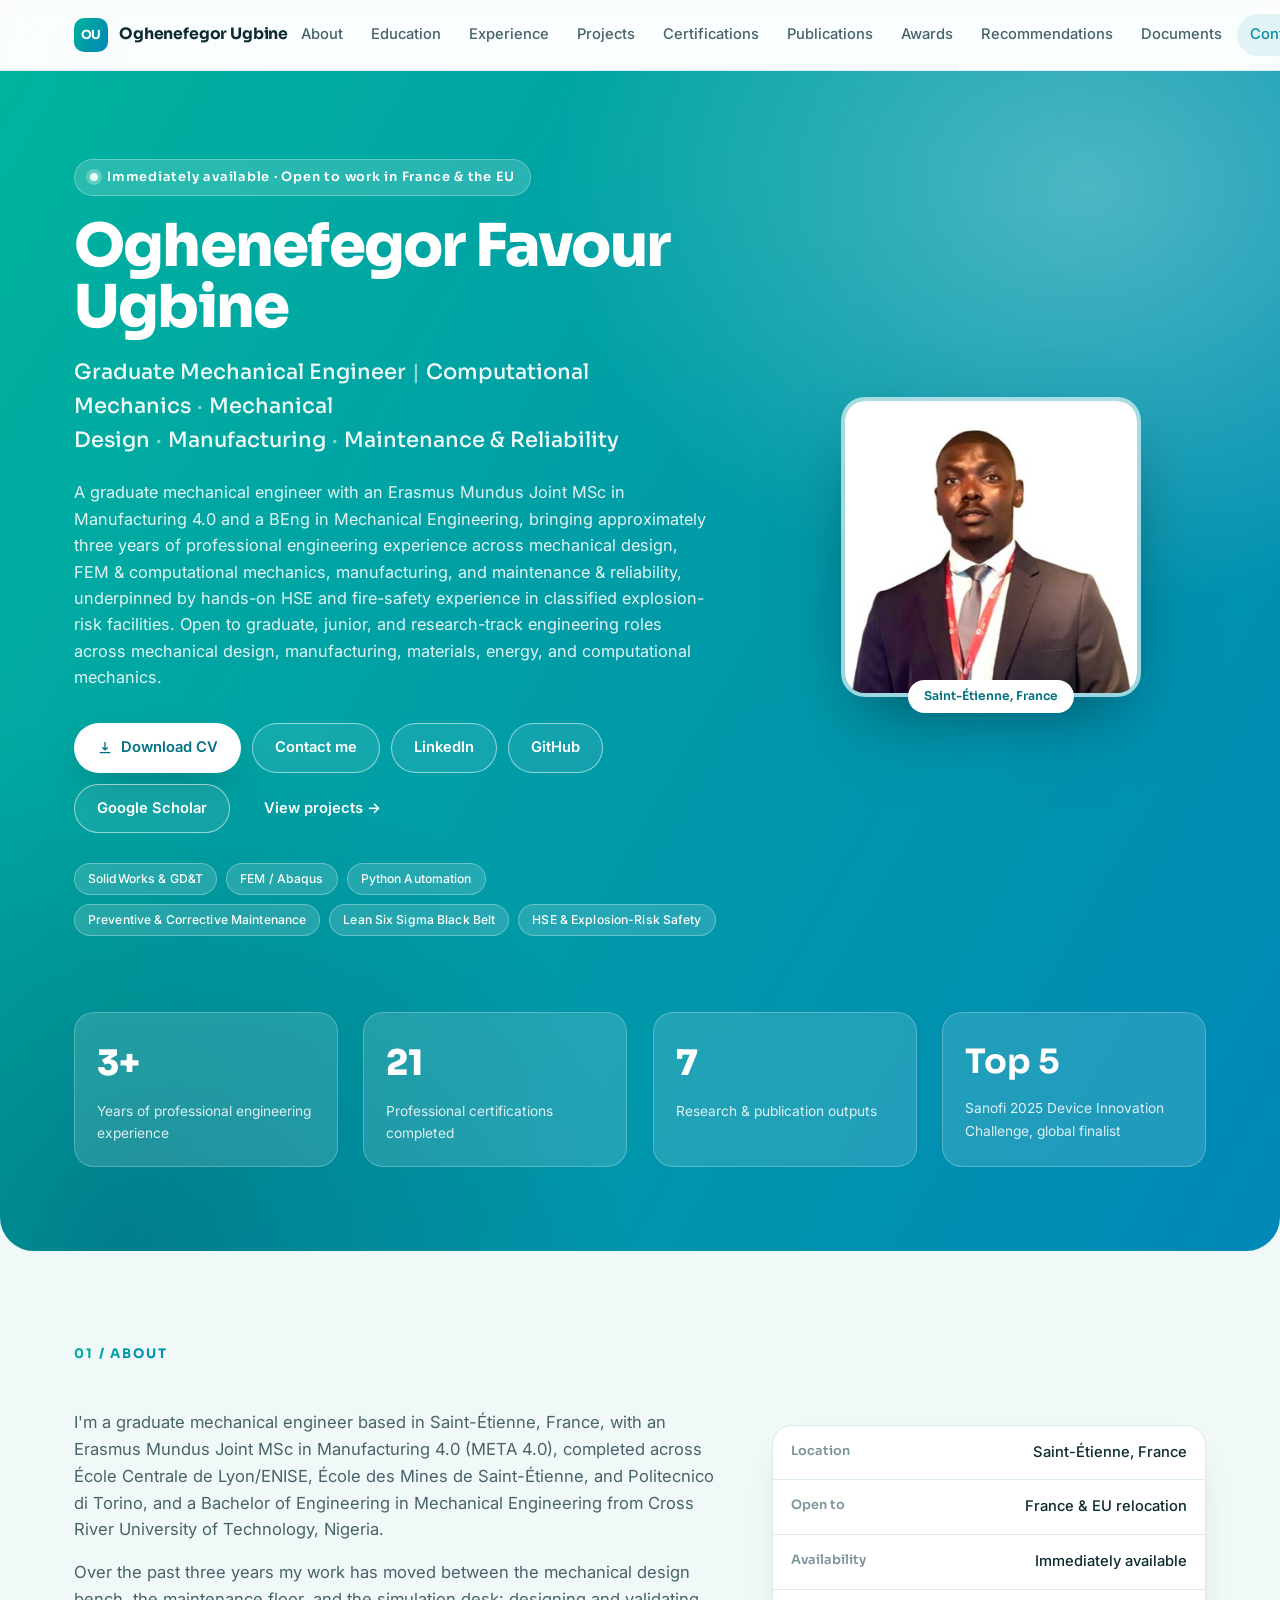
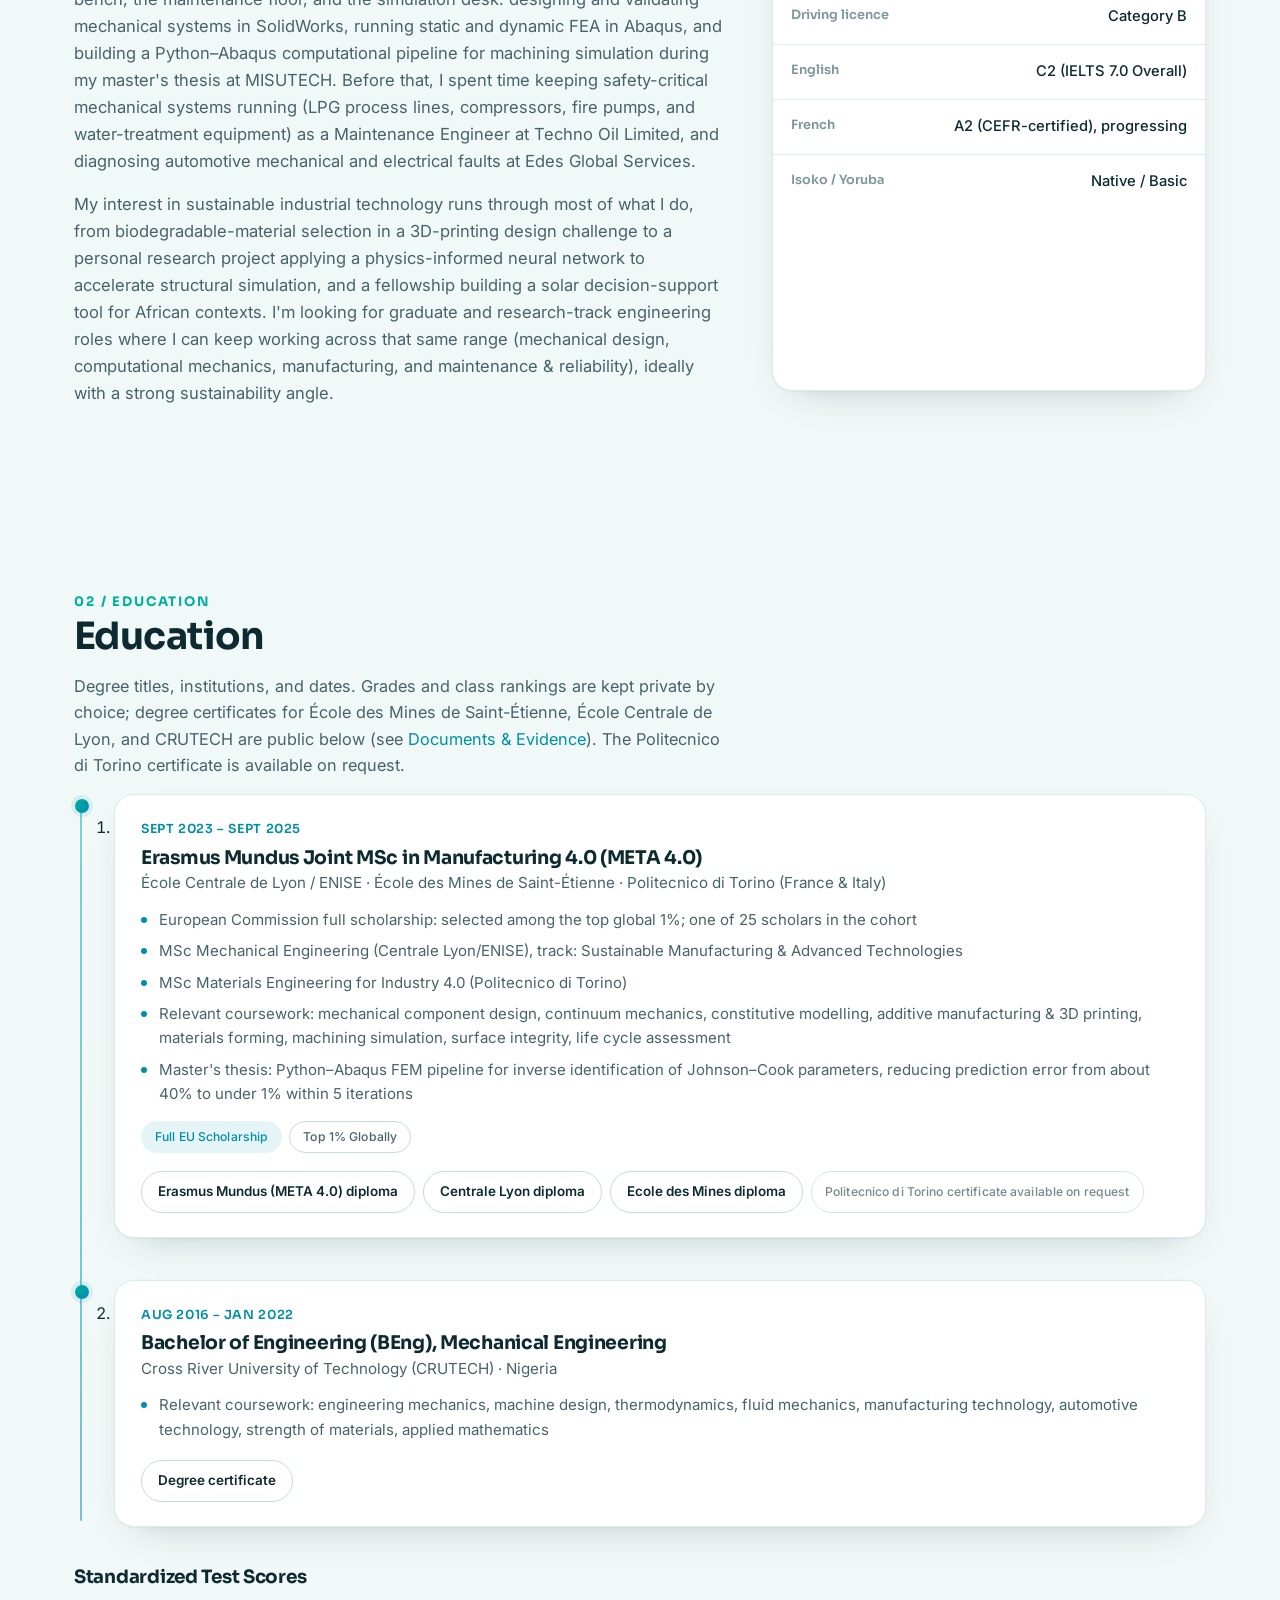
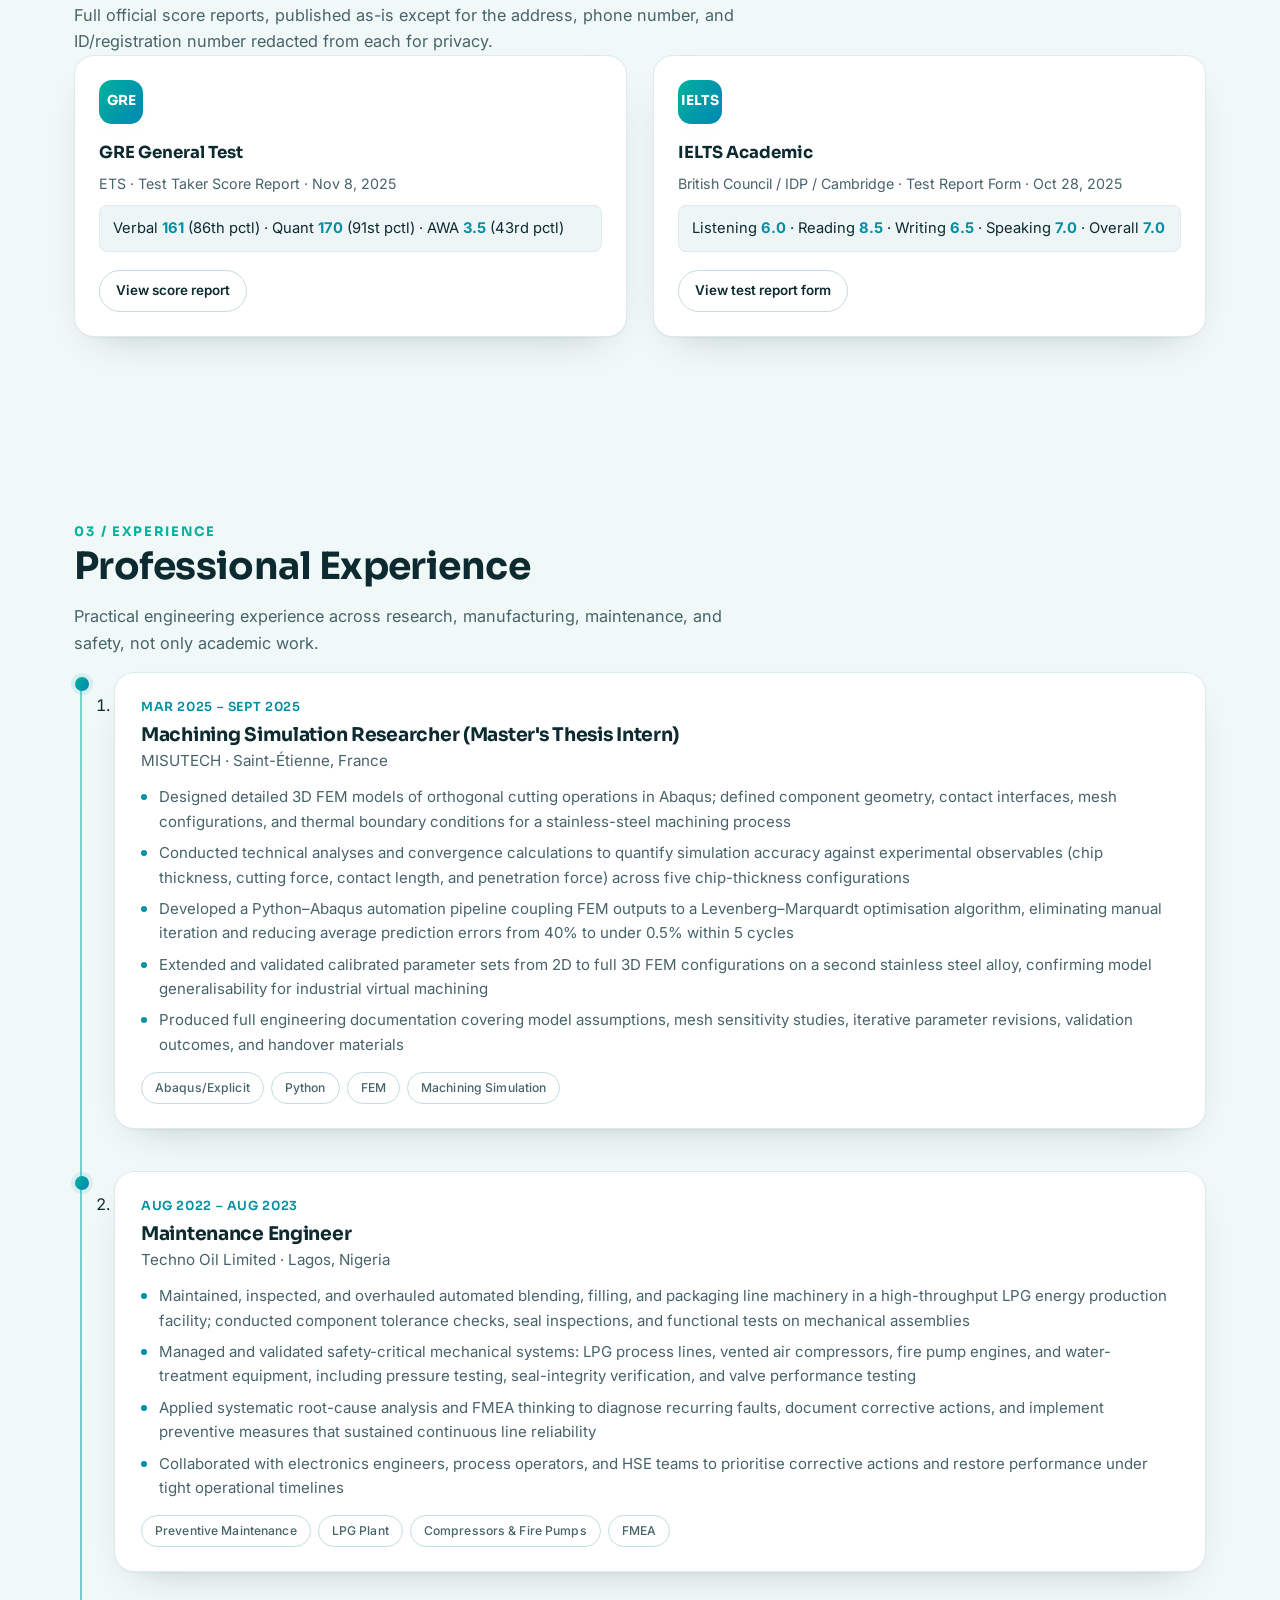
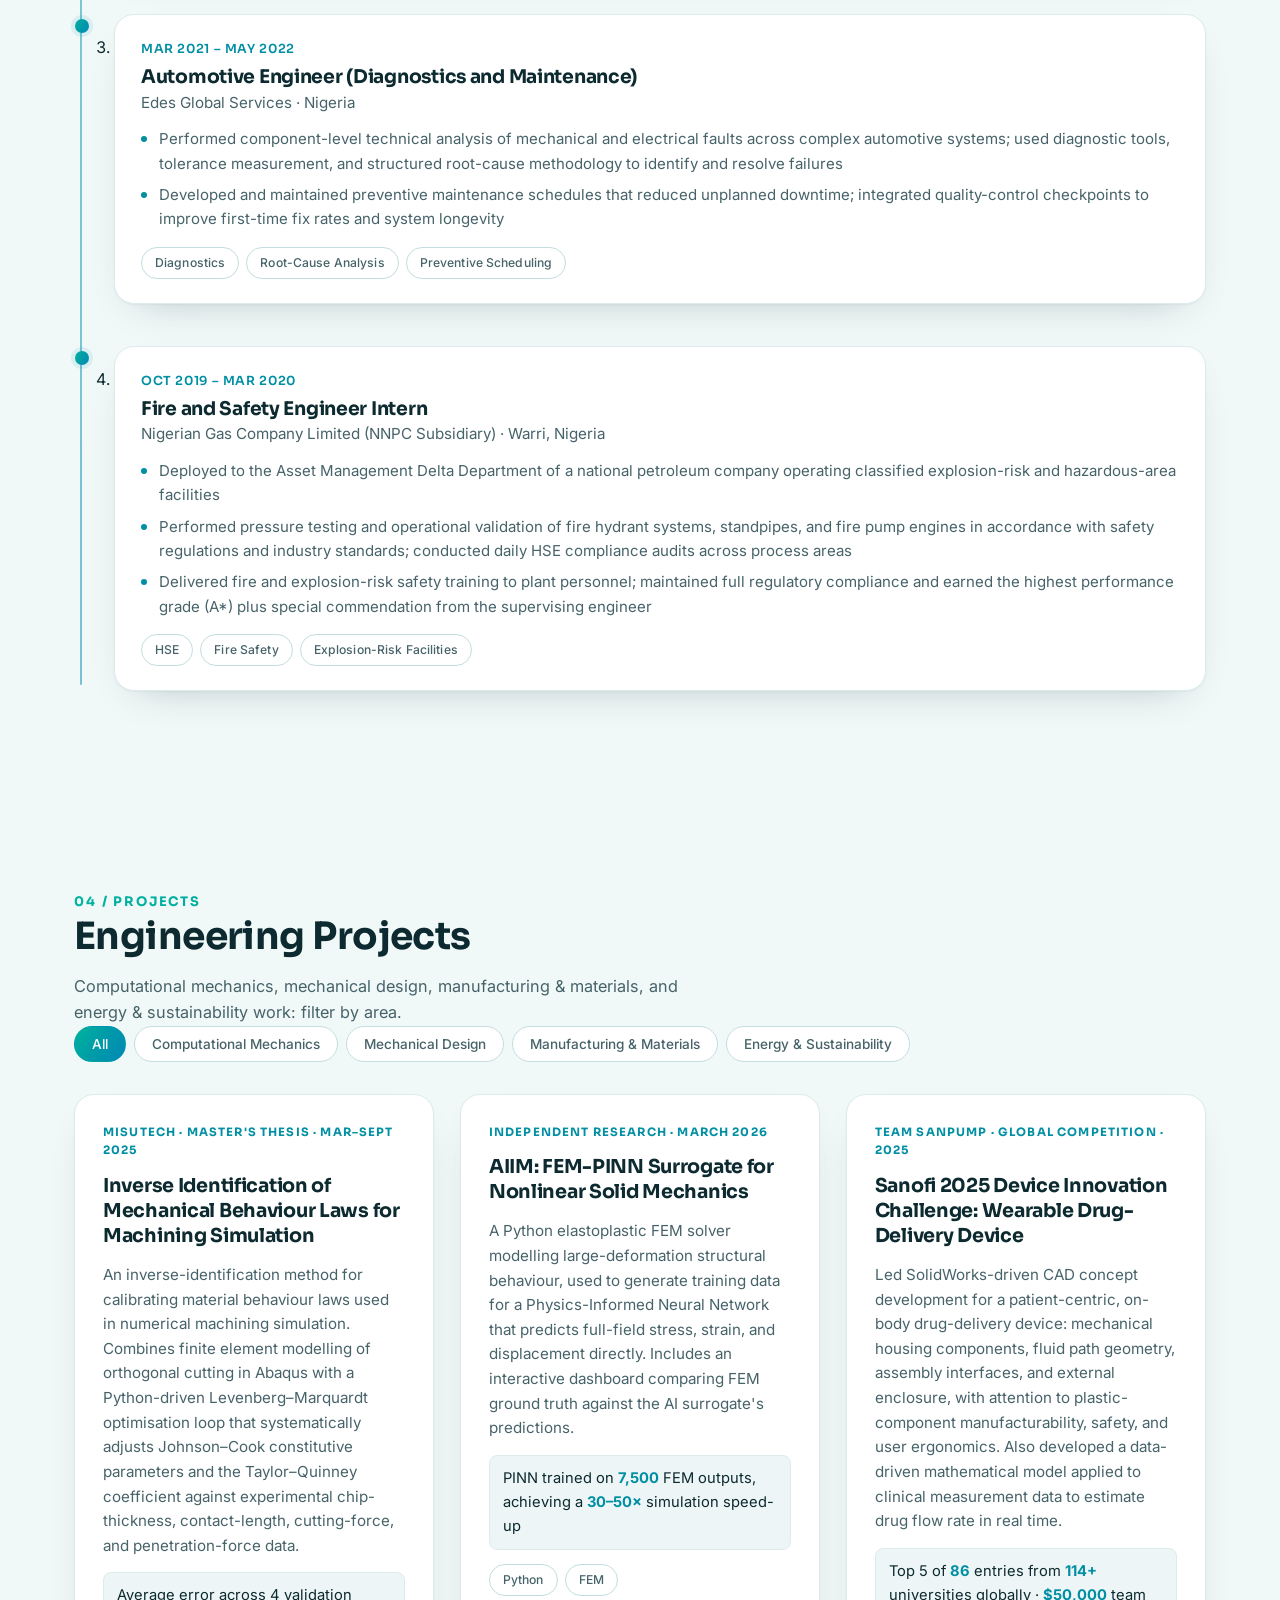
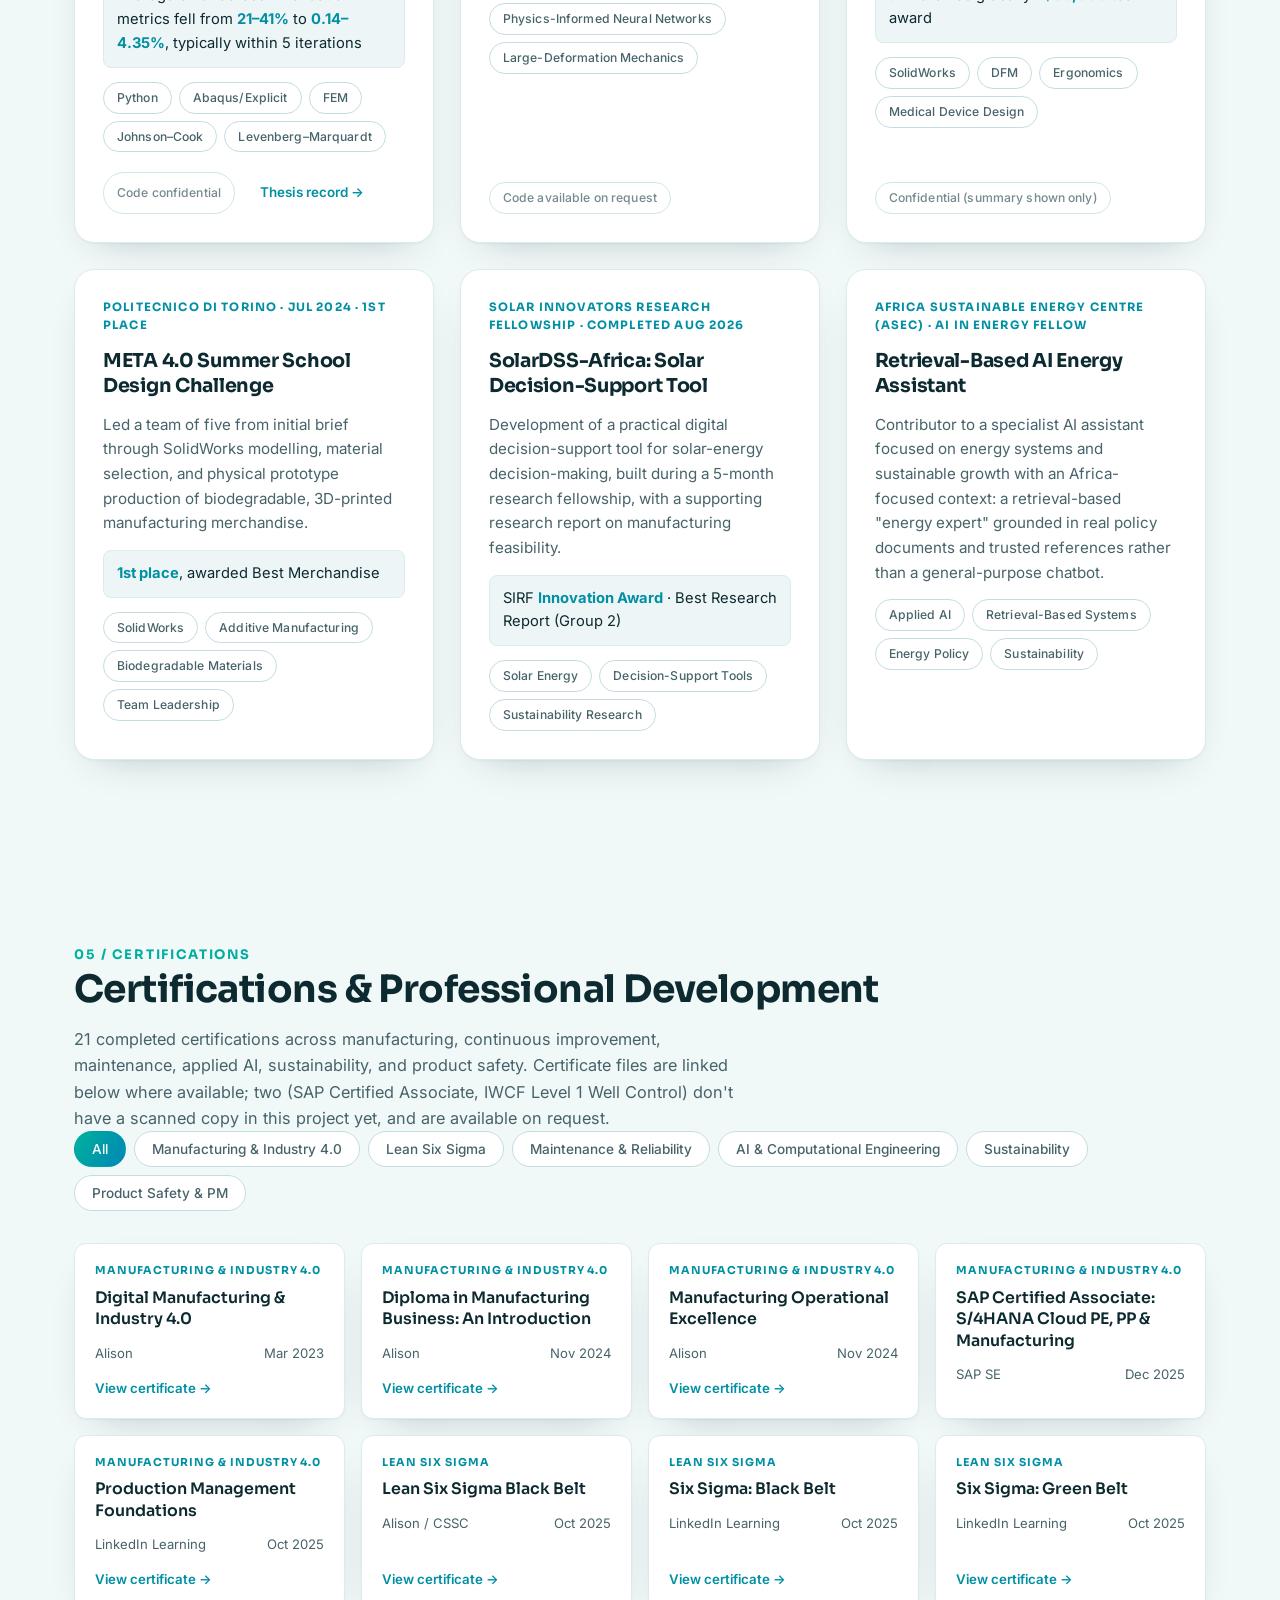
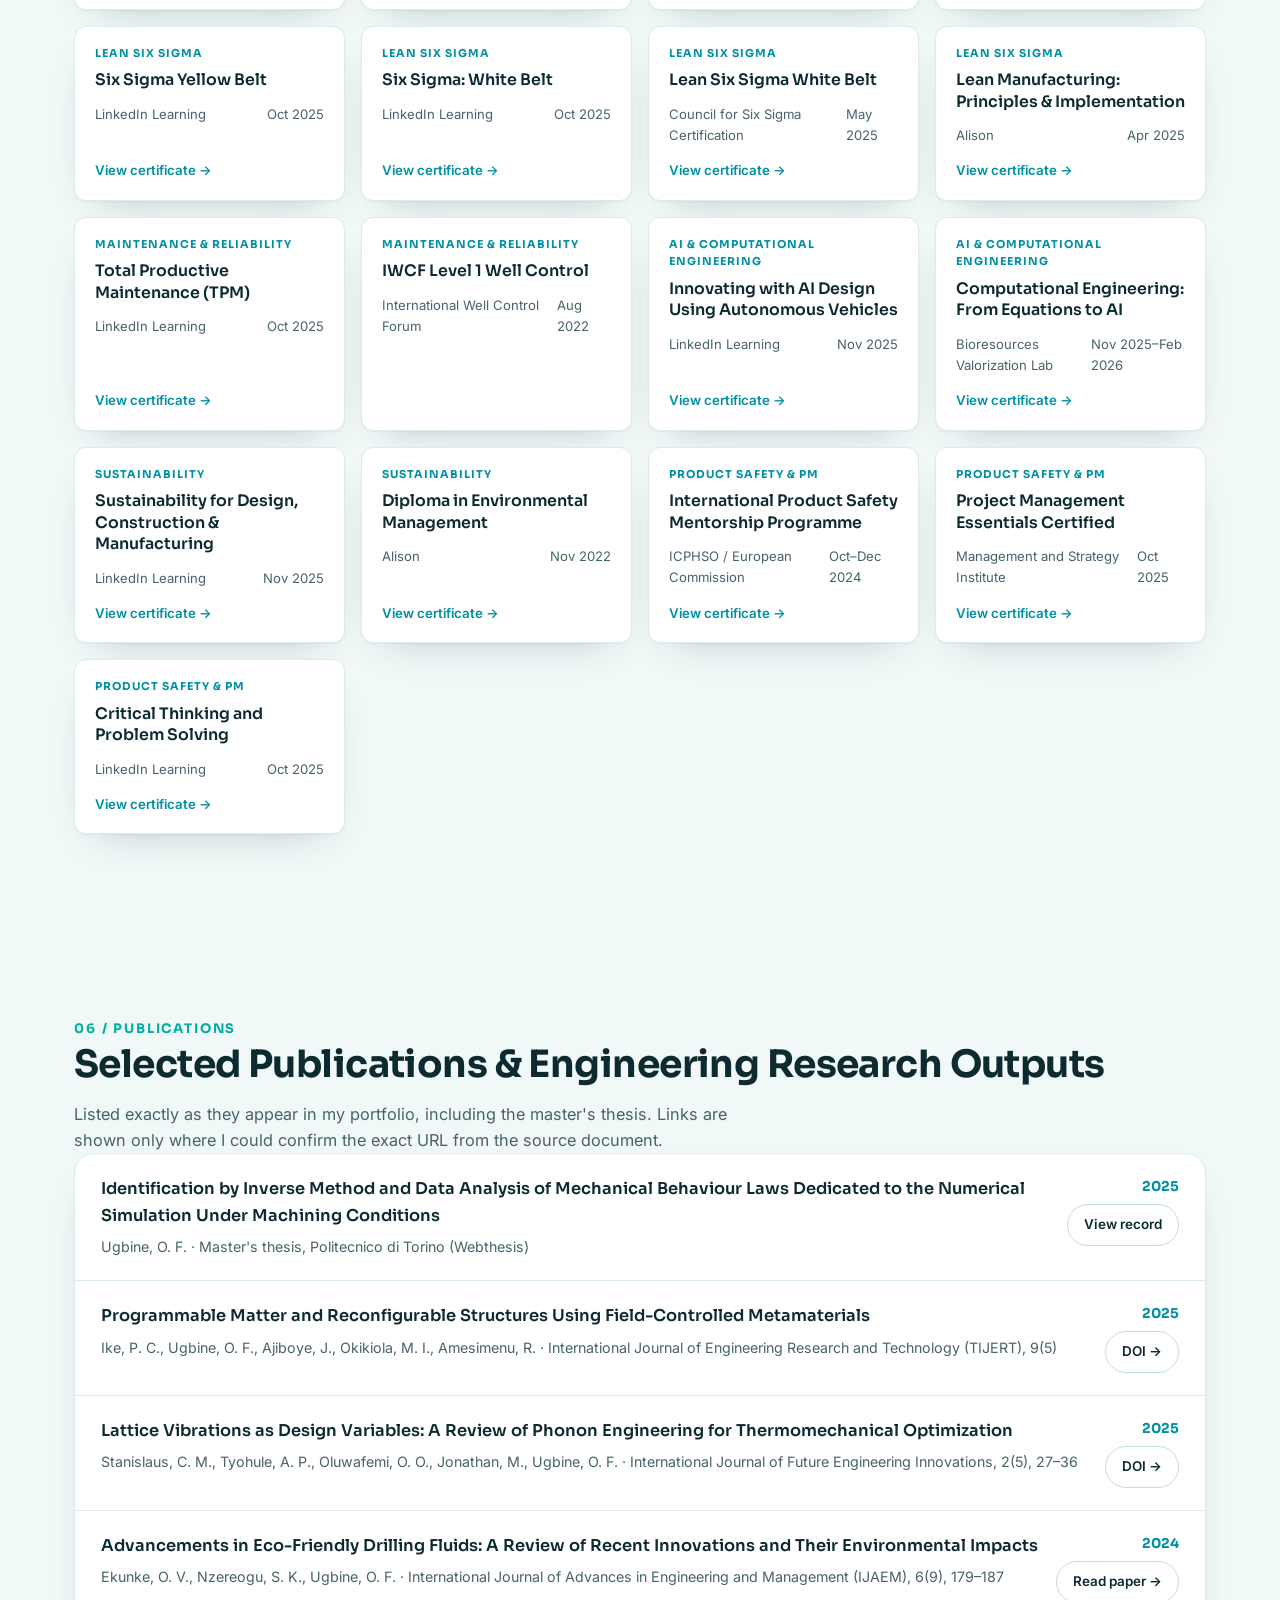
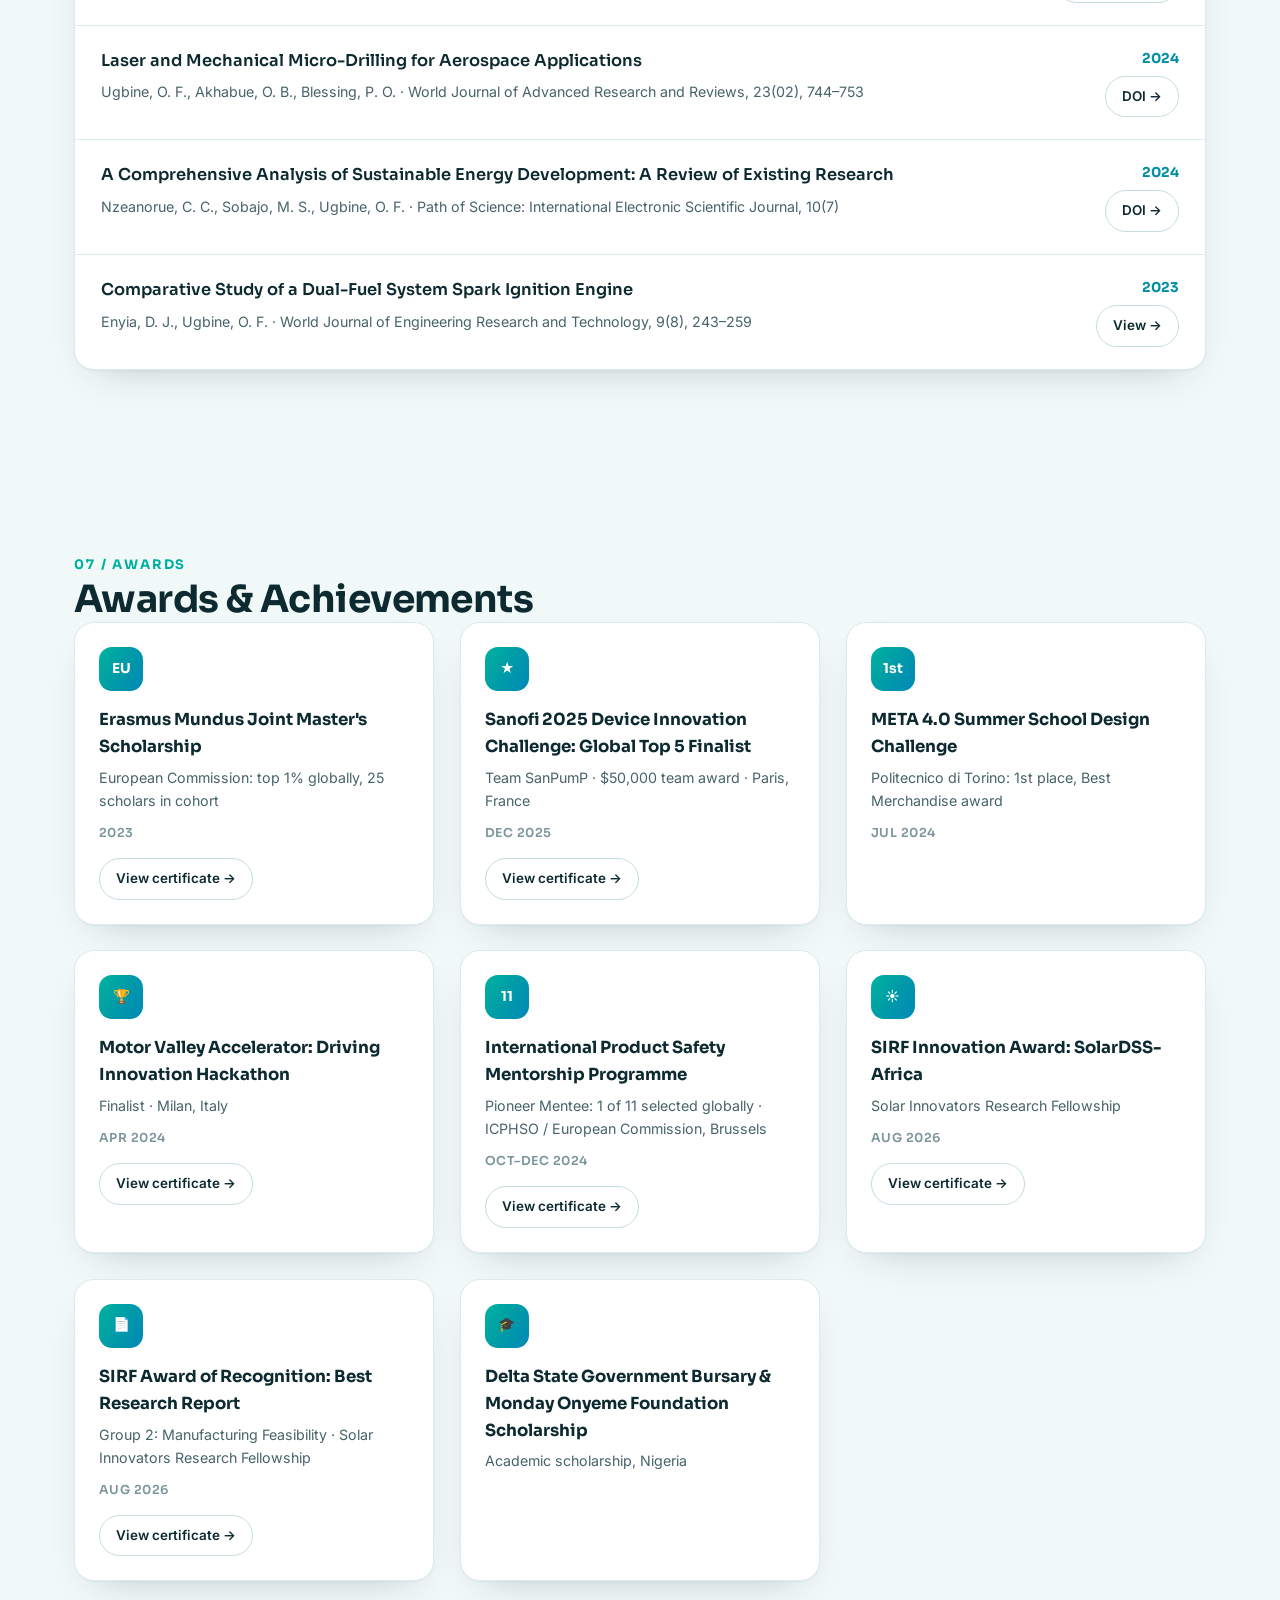
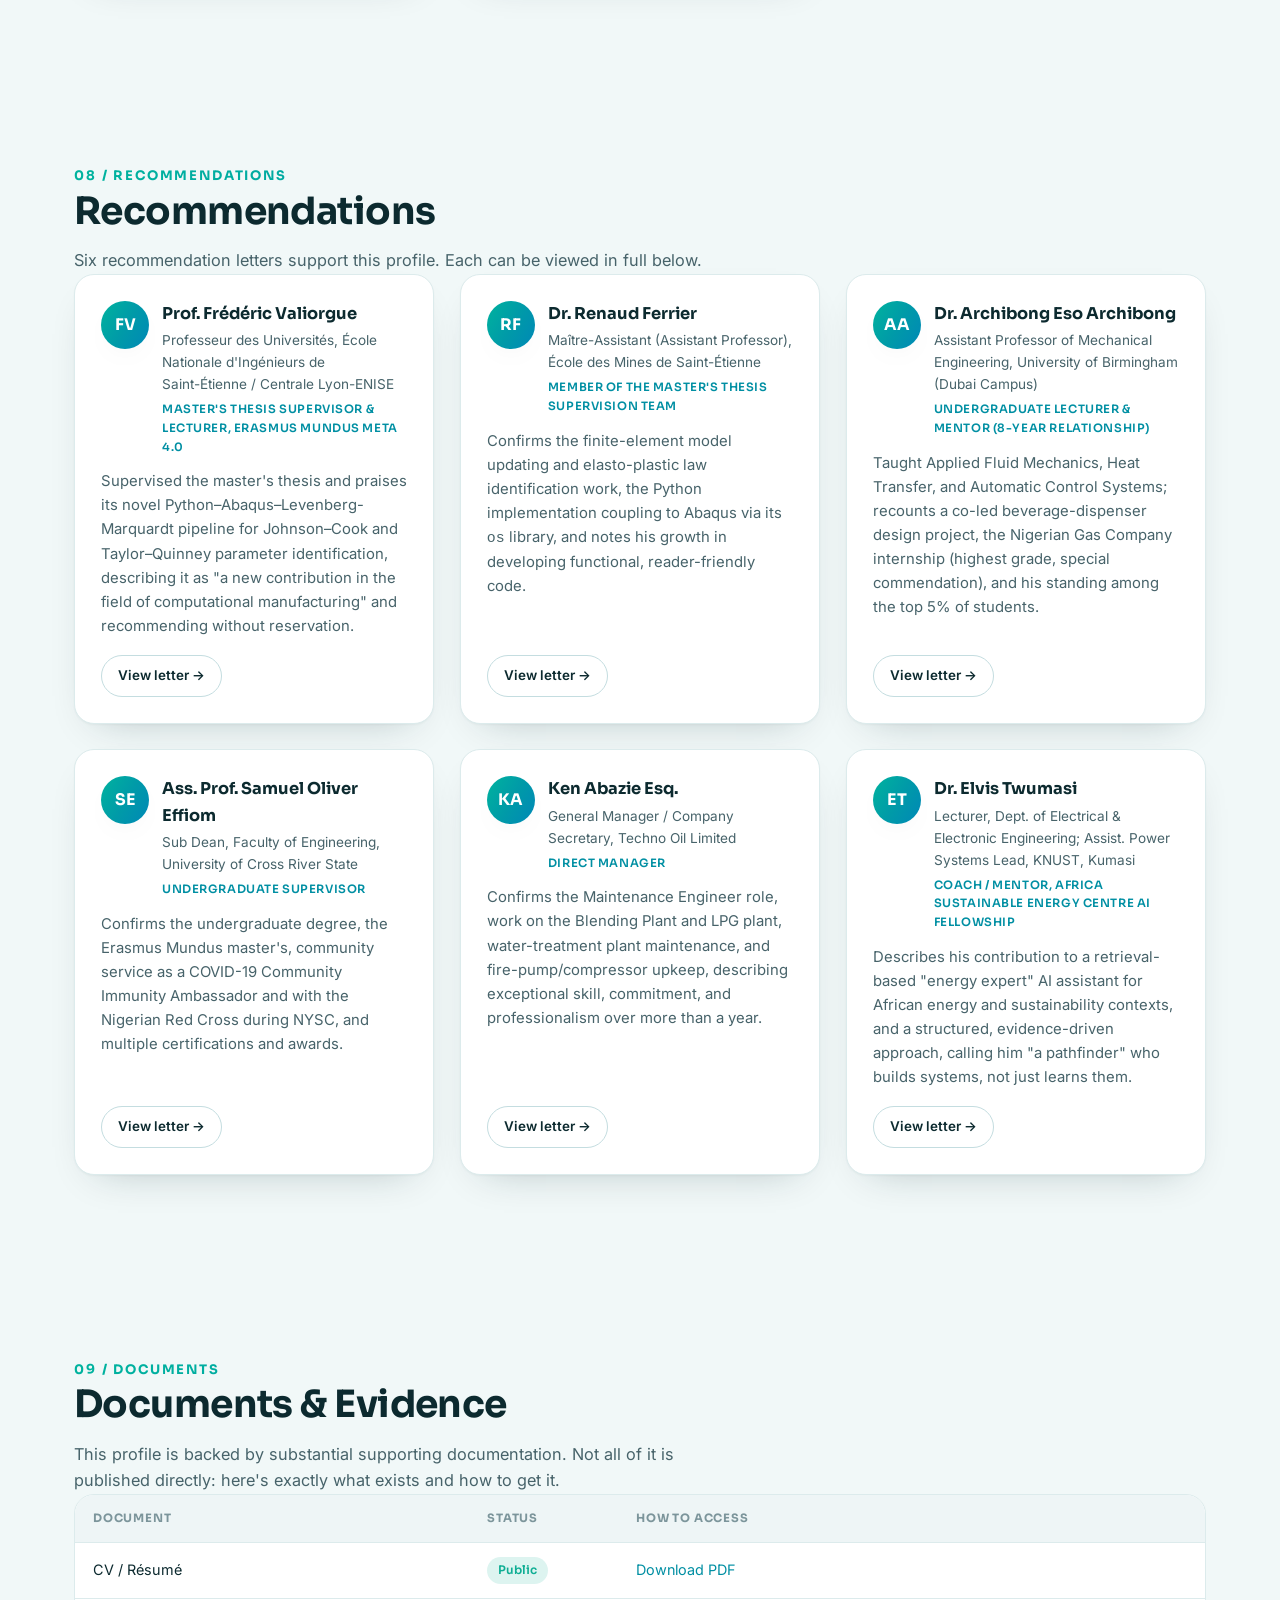
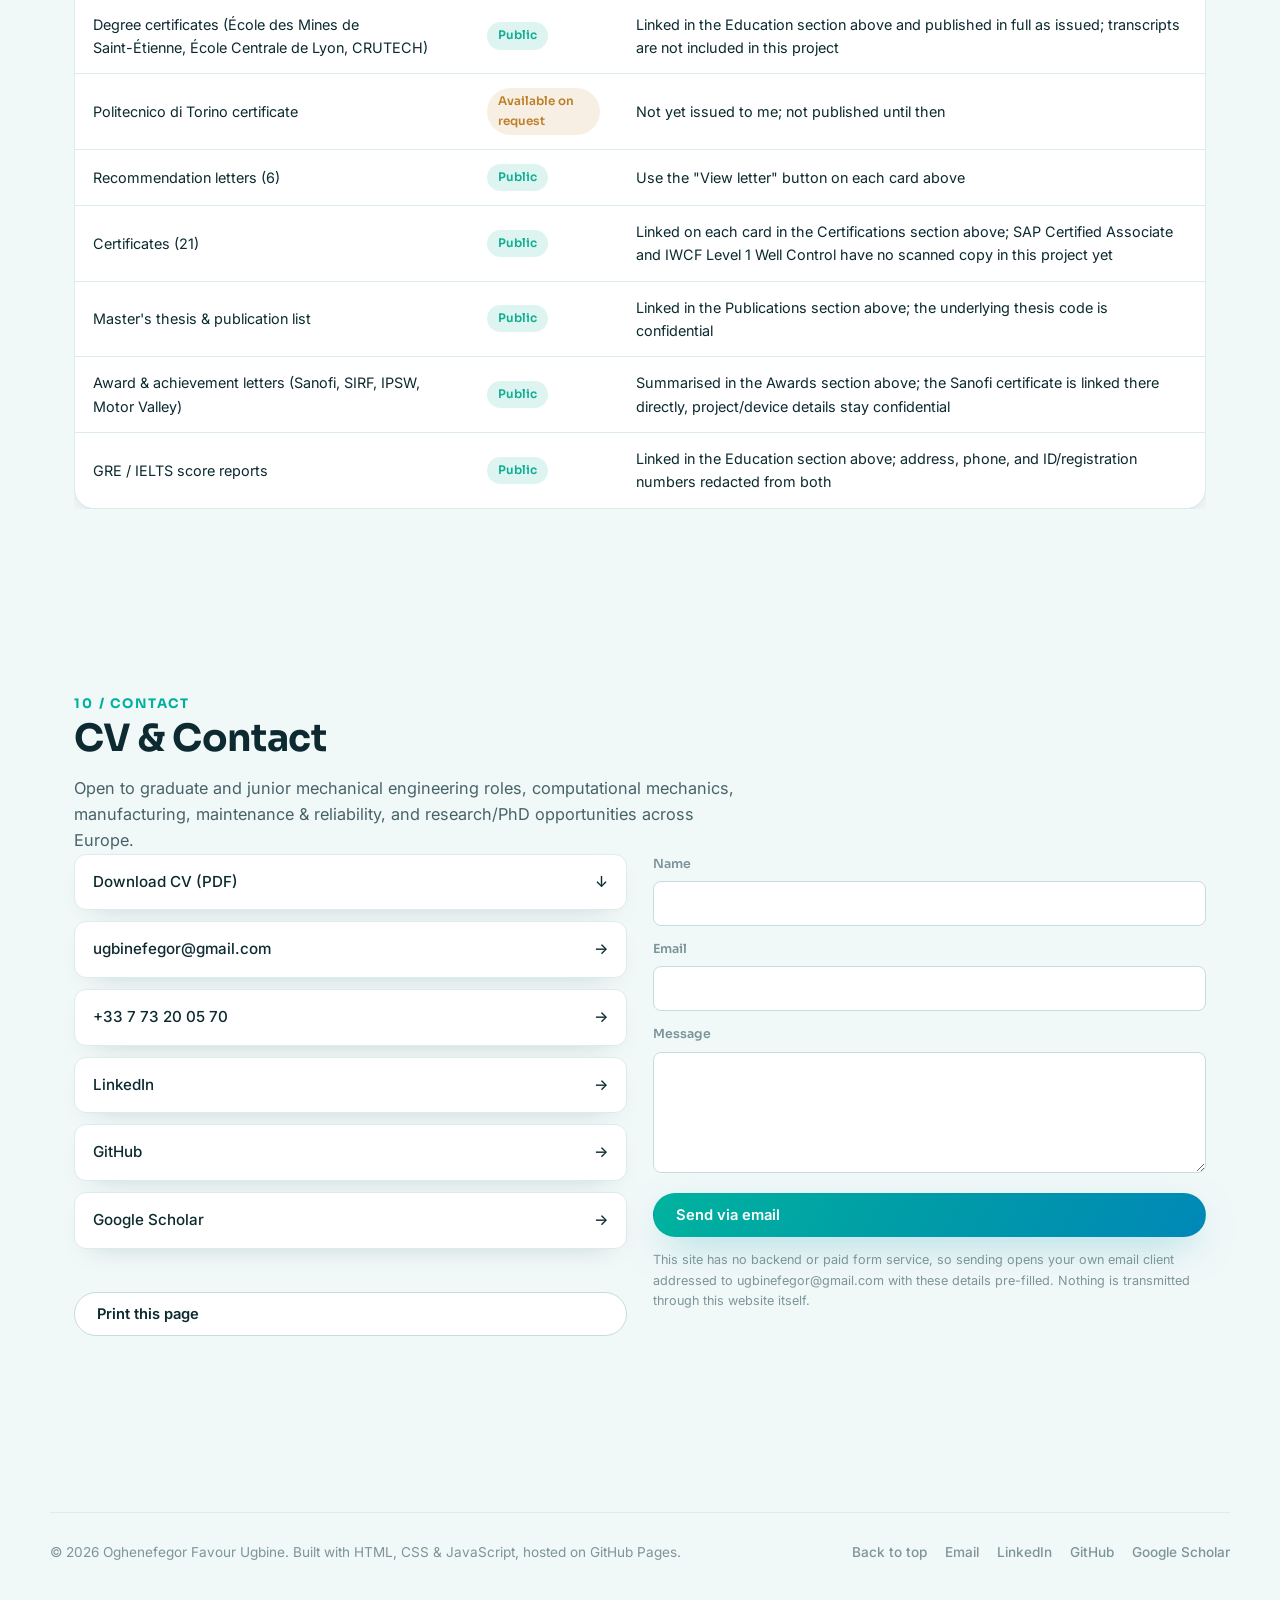
==== commit df99dd23: "Add files via upload Fix file placement." ====
--- a/index.html
+++ b/index.html
@@ -37,7 +37,8 @@
   "address": { "@type": "PostalAddress", "addressLocality": "Saint-Étienne", "addressCountry": "FR" },
   "sameAs": [
     "https://www.linkedin.com/in/oghenefegor-favour-ugbine-377988121",
-    "https://github.com/OghenefegorUgbine"
+    "https://github.com/OghenefegorUgbine",
+    "https://scholar.google.com/citations?user=vO5_MDQAAAAJ&hl=en"
   ],
   "alumniOf": [
     { "@type": "CollegeOrUniversity", "name": "École Centrale de Lyon / ENISE" },
@@ -103,6 +104,7 @@
           <a class="btn btn-outline" href="#contact">Contact me</a>
           <a class="btn btn-outline" href="https://www.linkedin.com/in/oghenefegor-favour-ugbine-377988121" target="_blank" rel="noopener noreferrer">LinkedIn</a>
           <a class="btn btn-outline" href="https://github.com/OghenefegorUgbine" target="_blank" rel="noopener noreferrer">GitHub</a>
+          <a class="btn btn-outline" href="https://scholar.google.com/citations?user=vO5_MDQAAAAJ&amp;hl=en" target="_blank" rel="noopener noreferrer">Google Scholar</a>
           <a class="btn btn-ghost" href="#projects">View projects &rarr;</a>
         </div>
 
@@ -343,7 +345,7 @@
           </div>
         </article>
 
-        <article class="project-card reveal" data-category="computational-mechanics energy-sustainability">
+        <article class="project-card reveal" data-category="computational-mechanics">
           <span class="project-kicker">Independent Research &middot; March 2026</span>
           <h3 class="project-title">AIIM: FEM-PINN Surrogate for Nonlinear Solid Mechanics</h3>
           <p class="project-desc">A Python elastoplastic FEM solver modelling large-deformation structural behaviour, used to generate training data for a Physics-Informed Neural Network that predicts full-field stress, strain, and displacement directly. Includes an interactive dashboard comparing FEM ground truth against the AI surrogate's predictions.</p>
@@ -751,10 +753,6 @@
           </tbody>
         </table>
       </div>
-
-      <div class="doc-note reveal">
-        <strong>A note on what's public:</strong> free GitHub Pages hosts a public repository with no server, login, or per-file permissions, so any file committed to it is public to anyone with the link. The three degree certificates are published in full, exactly as issued. On the GRE and IELTS score reports, the actual scores are shown in full; only the home address, phone number, and exam ID/registration numbers have been removed for privacy. Several documents show a date of birth on the document itself. The IELTS report shows a CEFR level of C1 based on its Overall Band Score of 7.0; the "C2" shown in the About section above is per your own assessment. Full transcripts and the SAP score report are not included in the published site.
-      </div>
     </div>
   </section>
 
@@ -775,6 +773,7 @@
             <a class="contact-link" href="tel:+33773200570">+33 7 73 20 05 70 <span aria-hidden="true">&rarr;</span></a>
             <a class="contact-link" href="https://www.linkedin.com/in/oghenefegor-favour-ugbine-377988121" target="_blank" rel="noopener noreferrer">LinkedIn <span aria-hidden="true">&rarr;</span></a>
             <a class="contact-link" href="https://github.com/OghenefegorUgbine" target="_blank" rel="noopener noreferrer">GitHub <span aria-hidden="true">&rarr;</span></a>
+            <a class="contact-link" href="https://scholar.google.com/citations?user=vO5_MDQAAAAJ&amp;hl=en" target="_blank" rel="noopener noreferrer">Google Scholar <span aria-hidden="true">&rarr;</span></a>
             <button class="btn btn-outline mt-lg" type="button" onclick="window.print()">Print this page</button>
           </div>
         </div>
@@ -811,6 +810,7 @@
       <a href="mailto:ugbinefegor@gmail.com">Email</a>
       <a href="https://www.linkedin.com/in/oghenefegor-favour-ugbine-377988121" target="_blank" rel="noopener noreferrer">LinkedIn</a>
       <a href="https://github.com/OghenefegorUgbine" target="_blank" rel="noopener noreferrer">GitHub</a>
+      <a href="https://scholar.google.com/citations?user=vO5_MDQAAAAJ&amp;hl=en" target="_blank" rel="noopener noreferrer">Google Scholar</a>
     </div>
   </div>
 </footer>
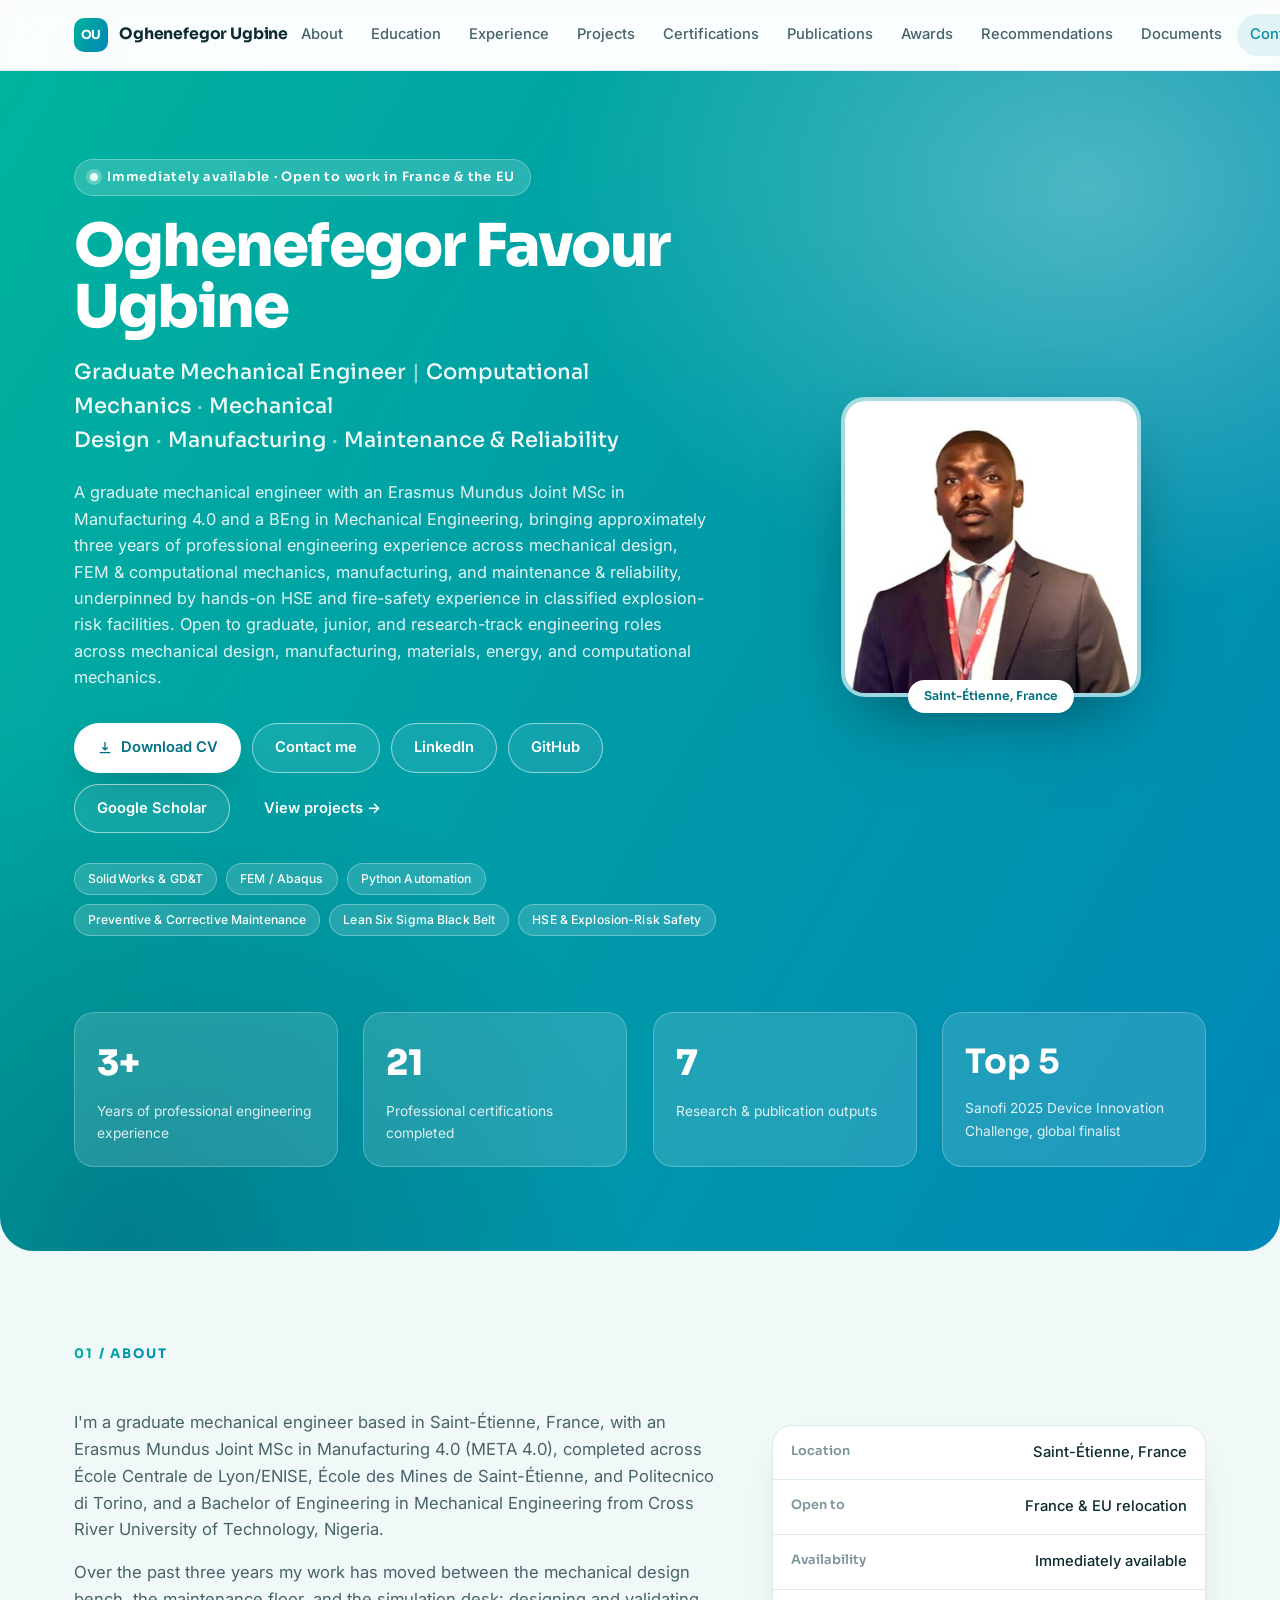
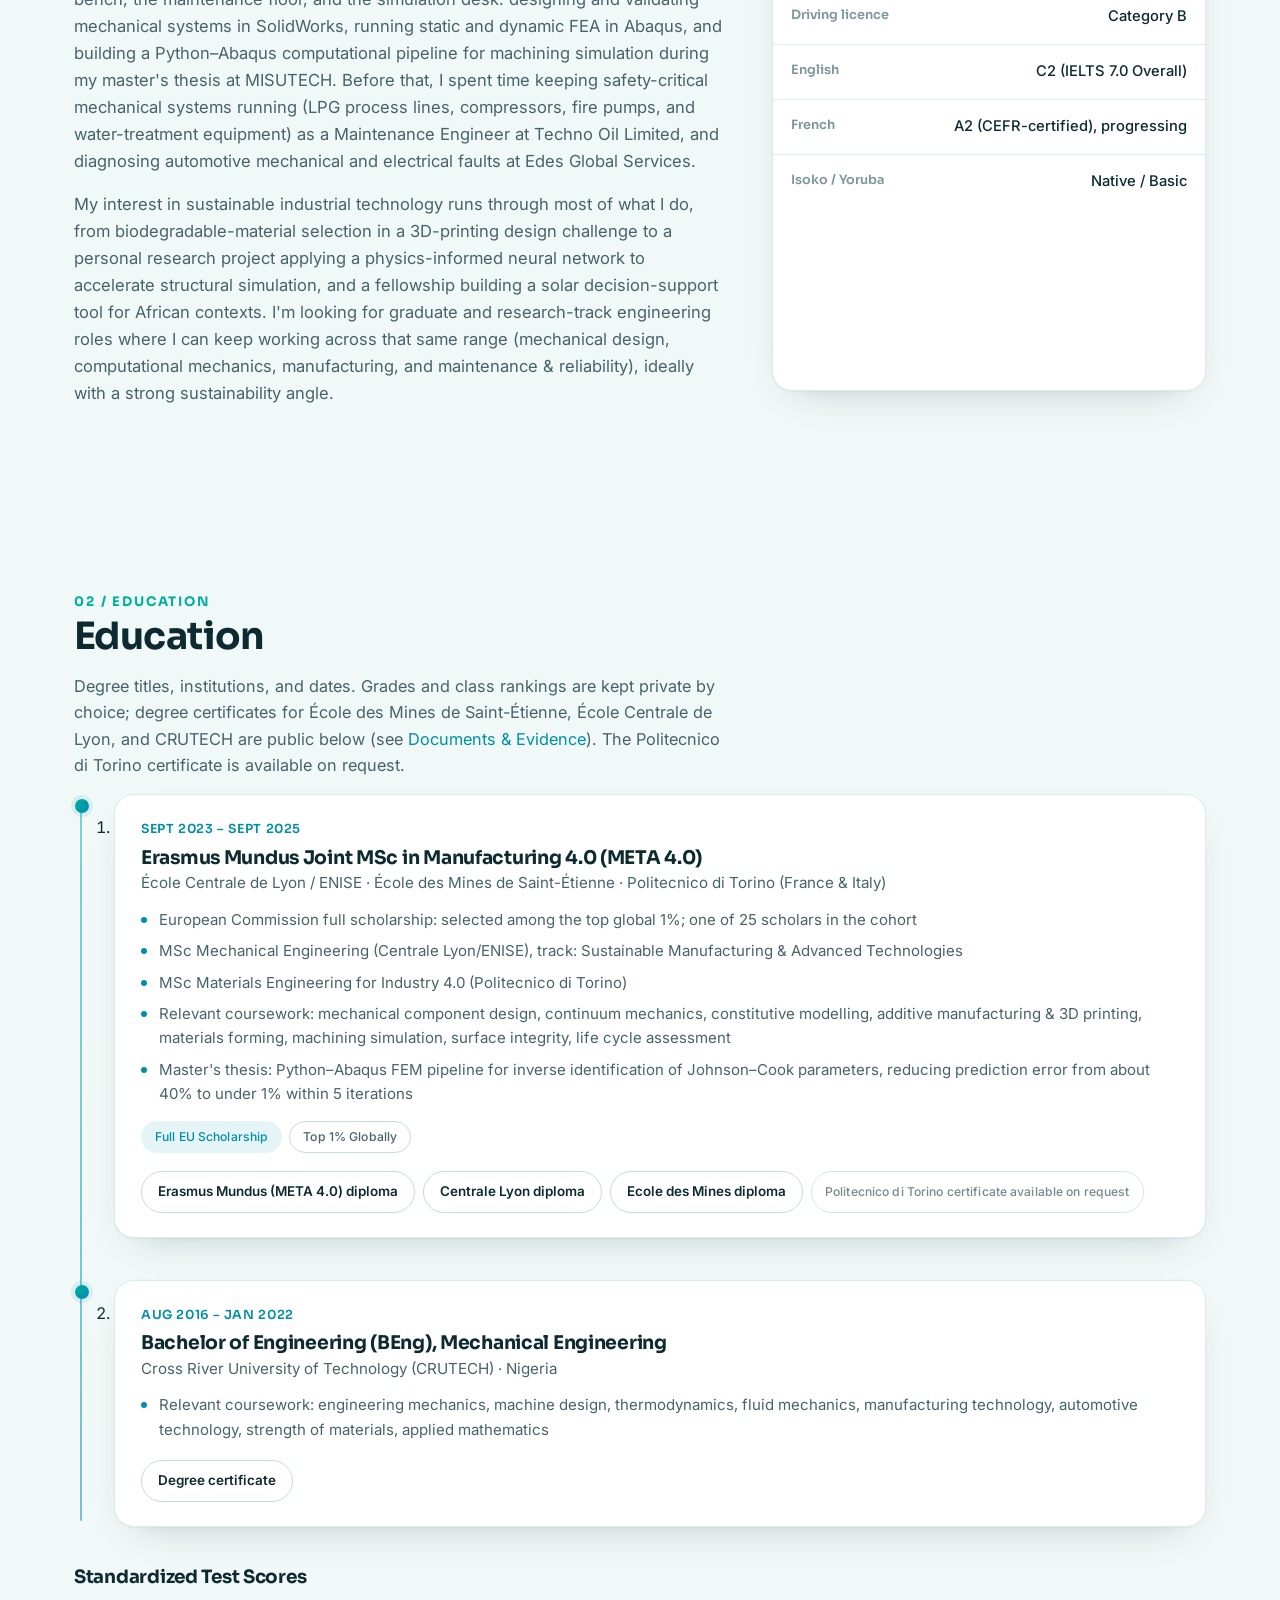
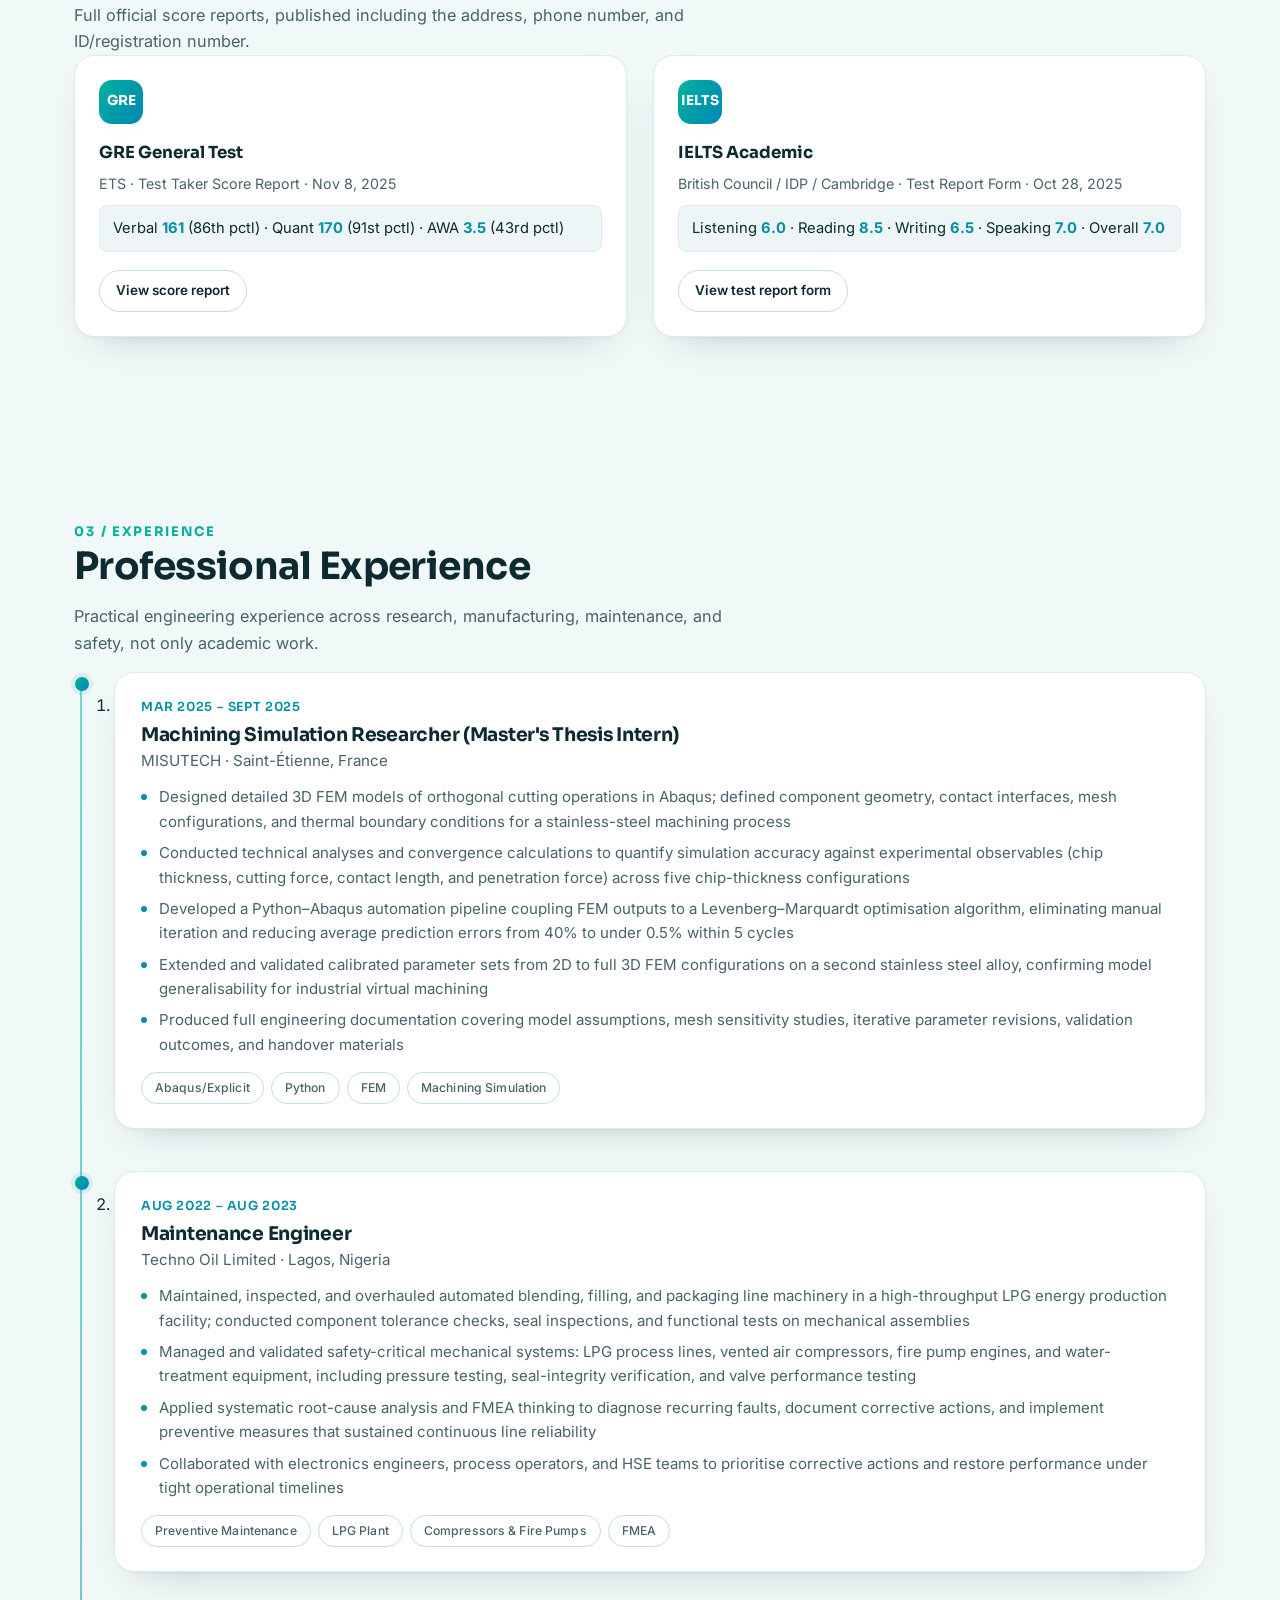
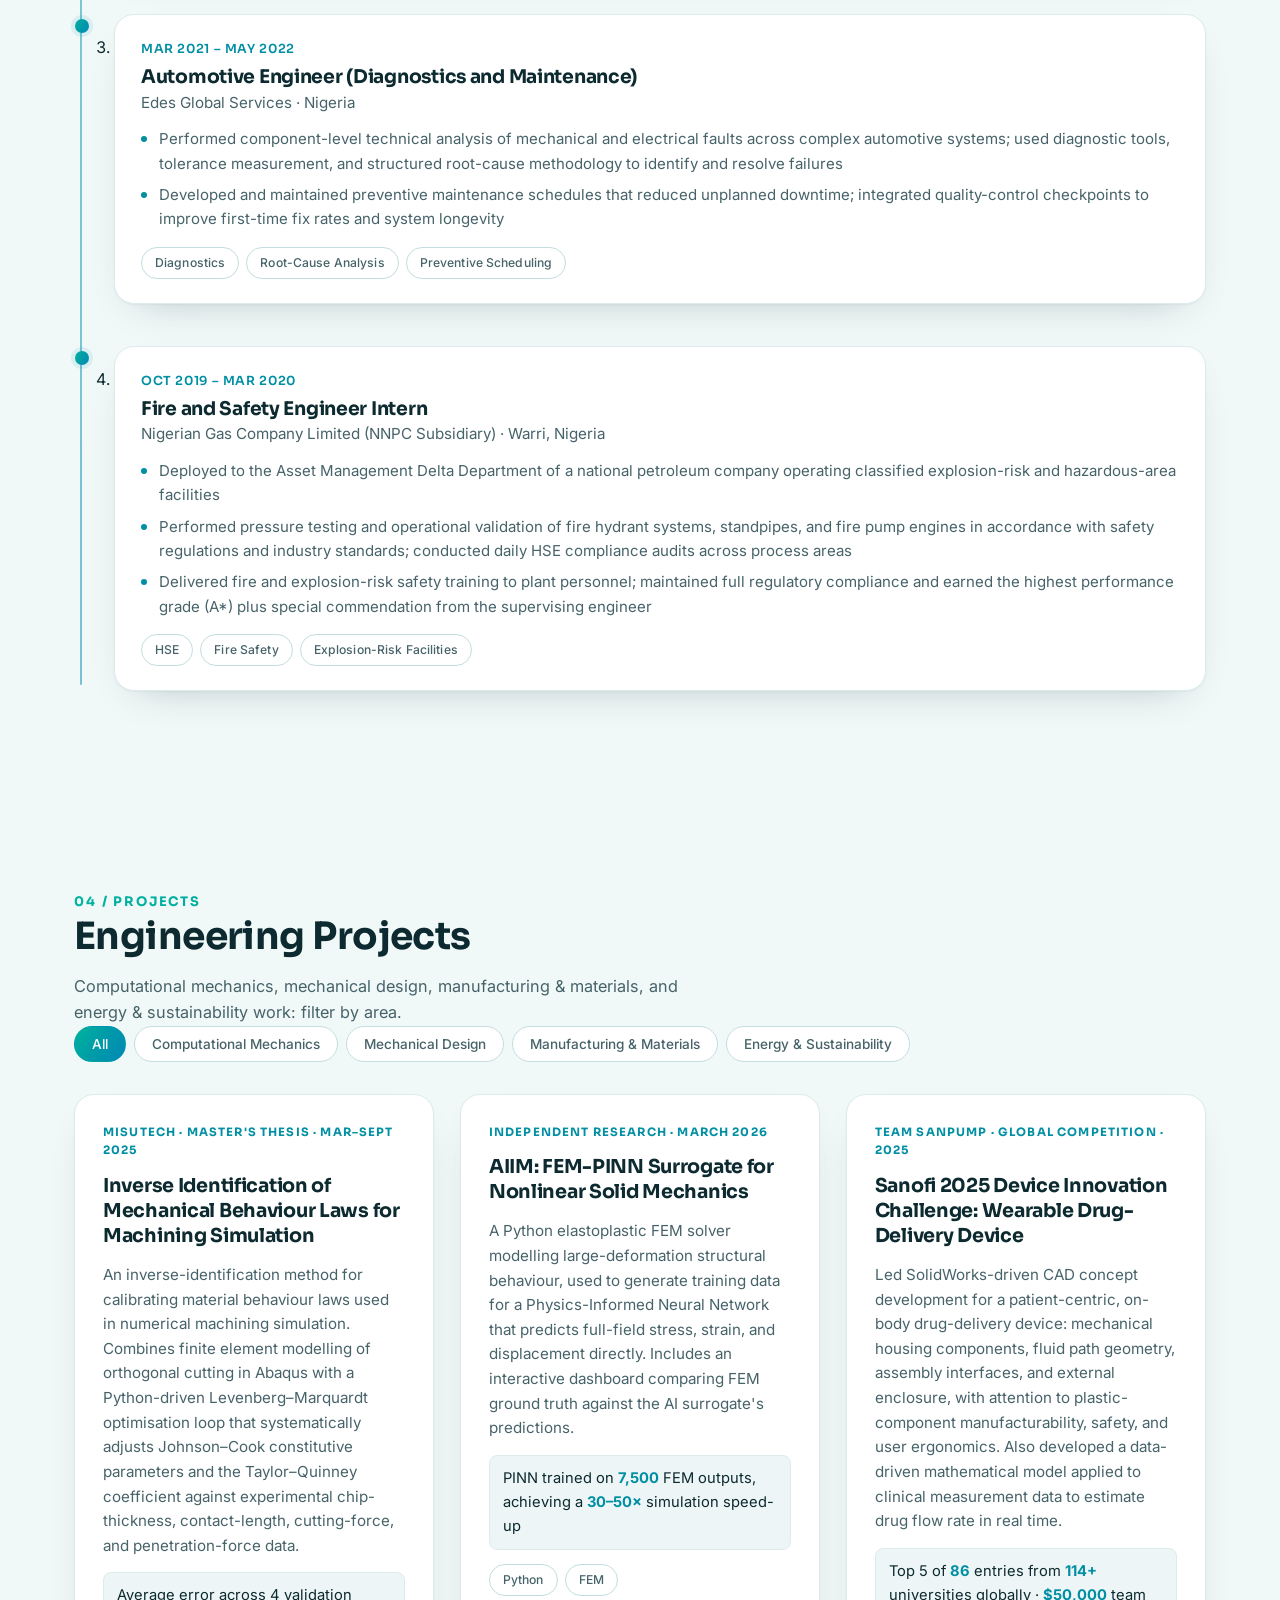
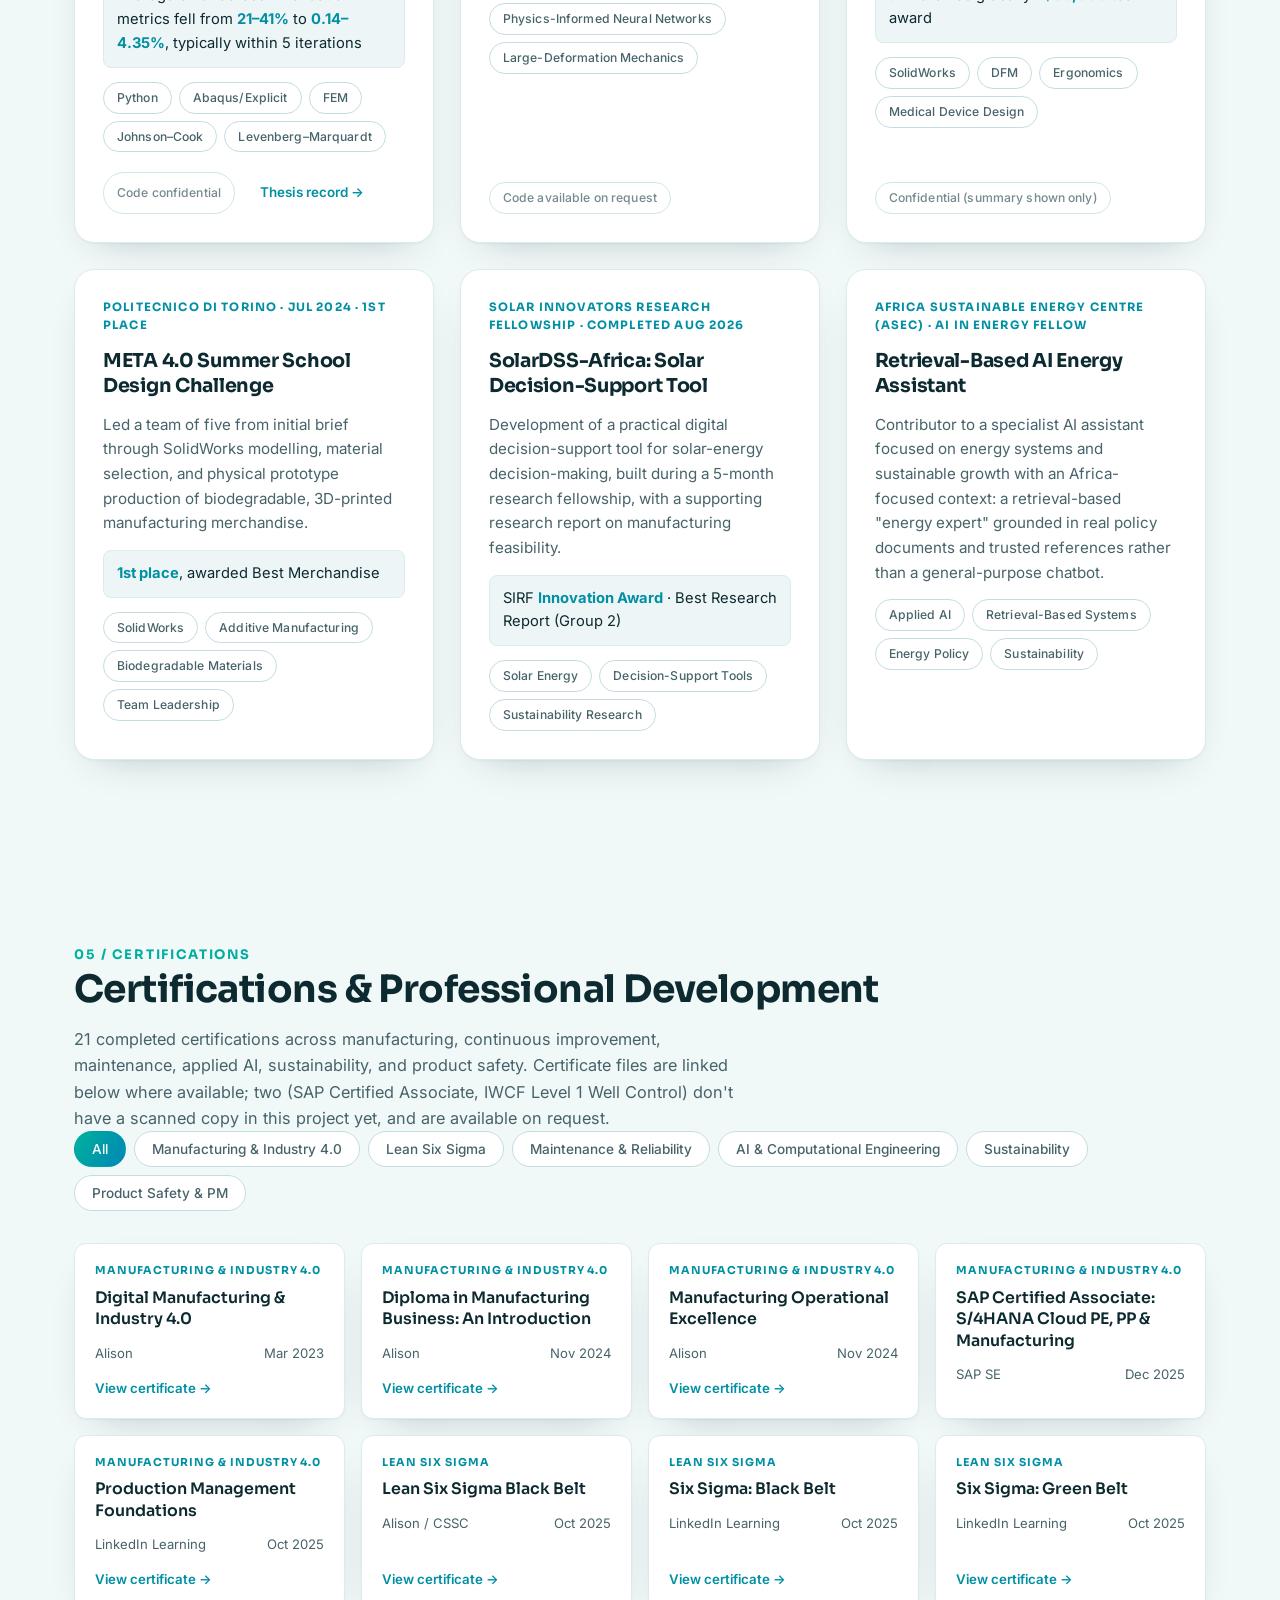
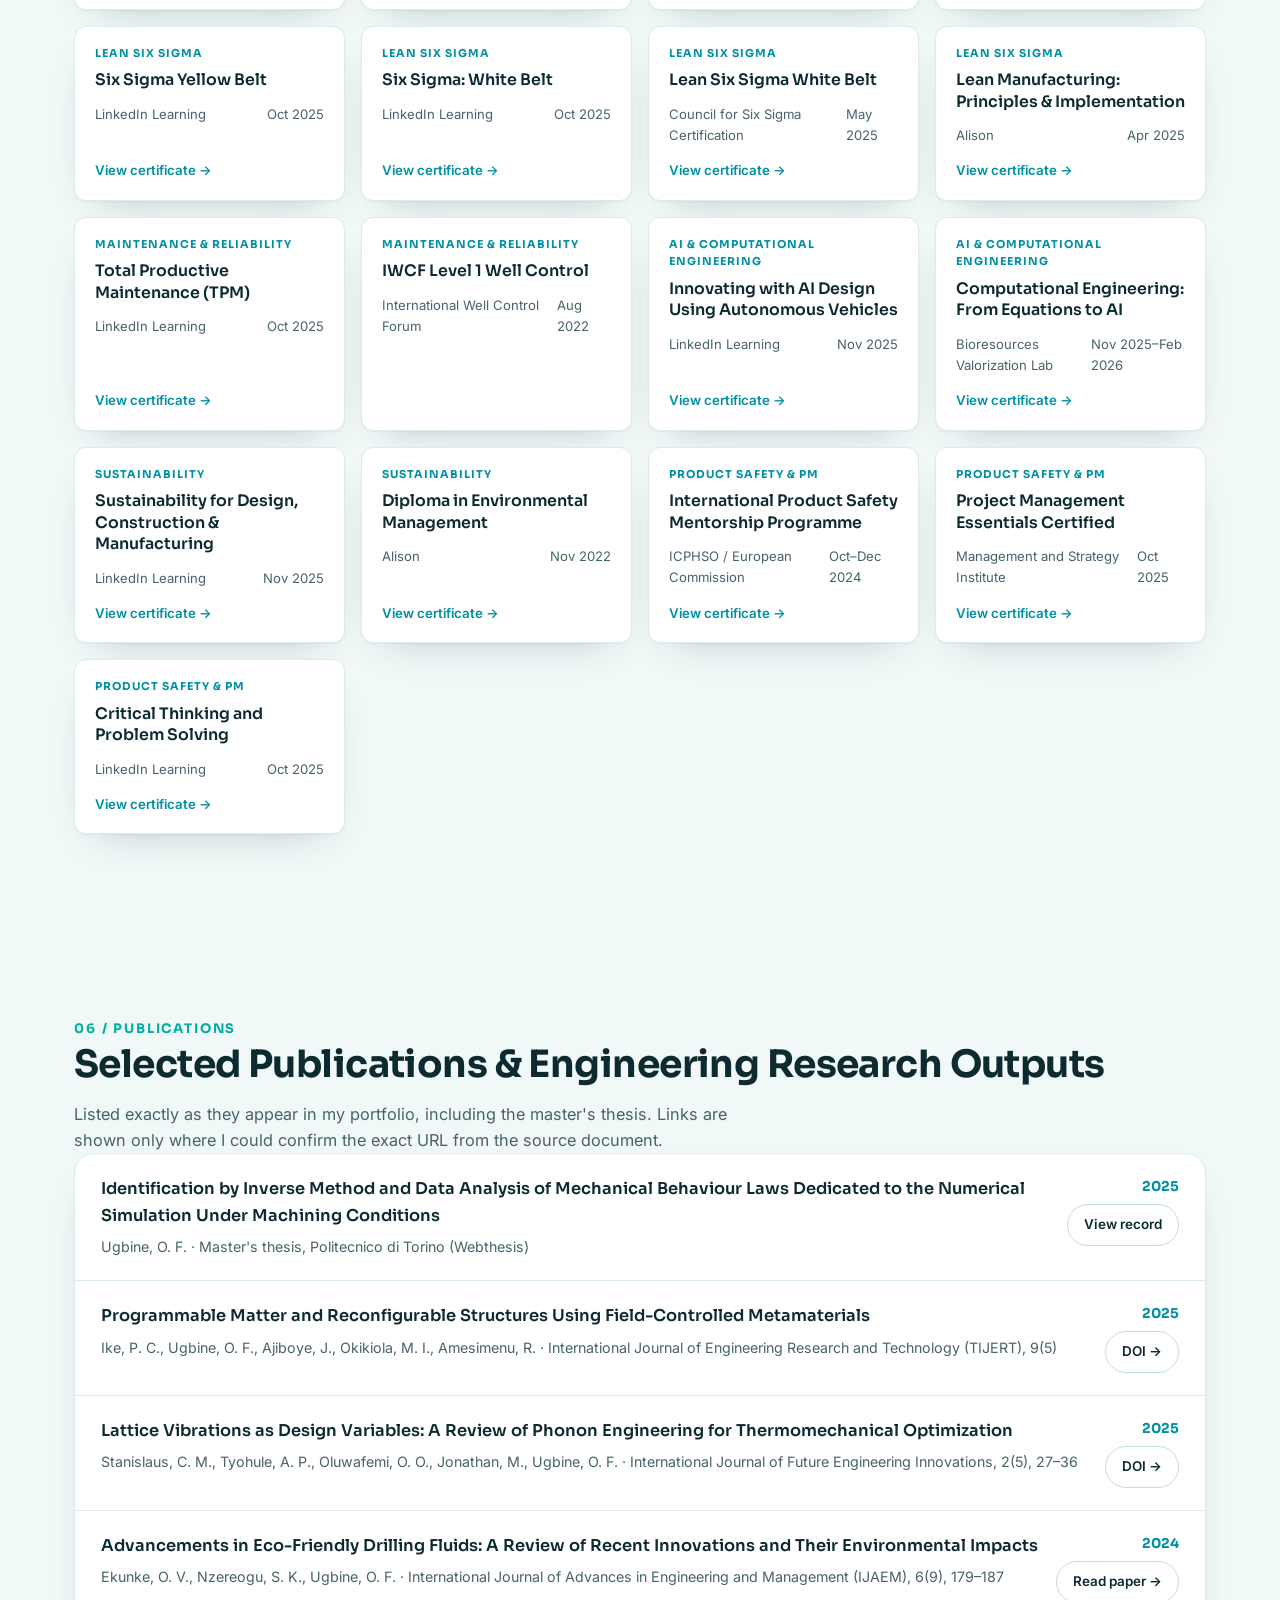
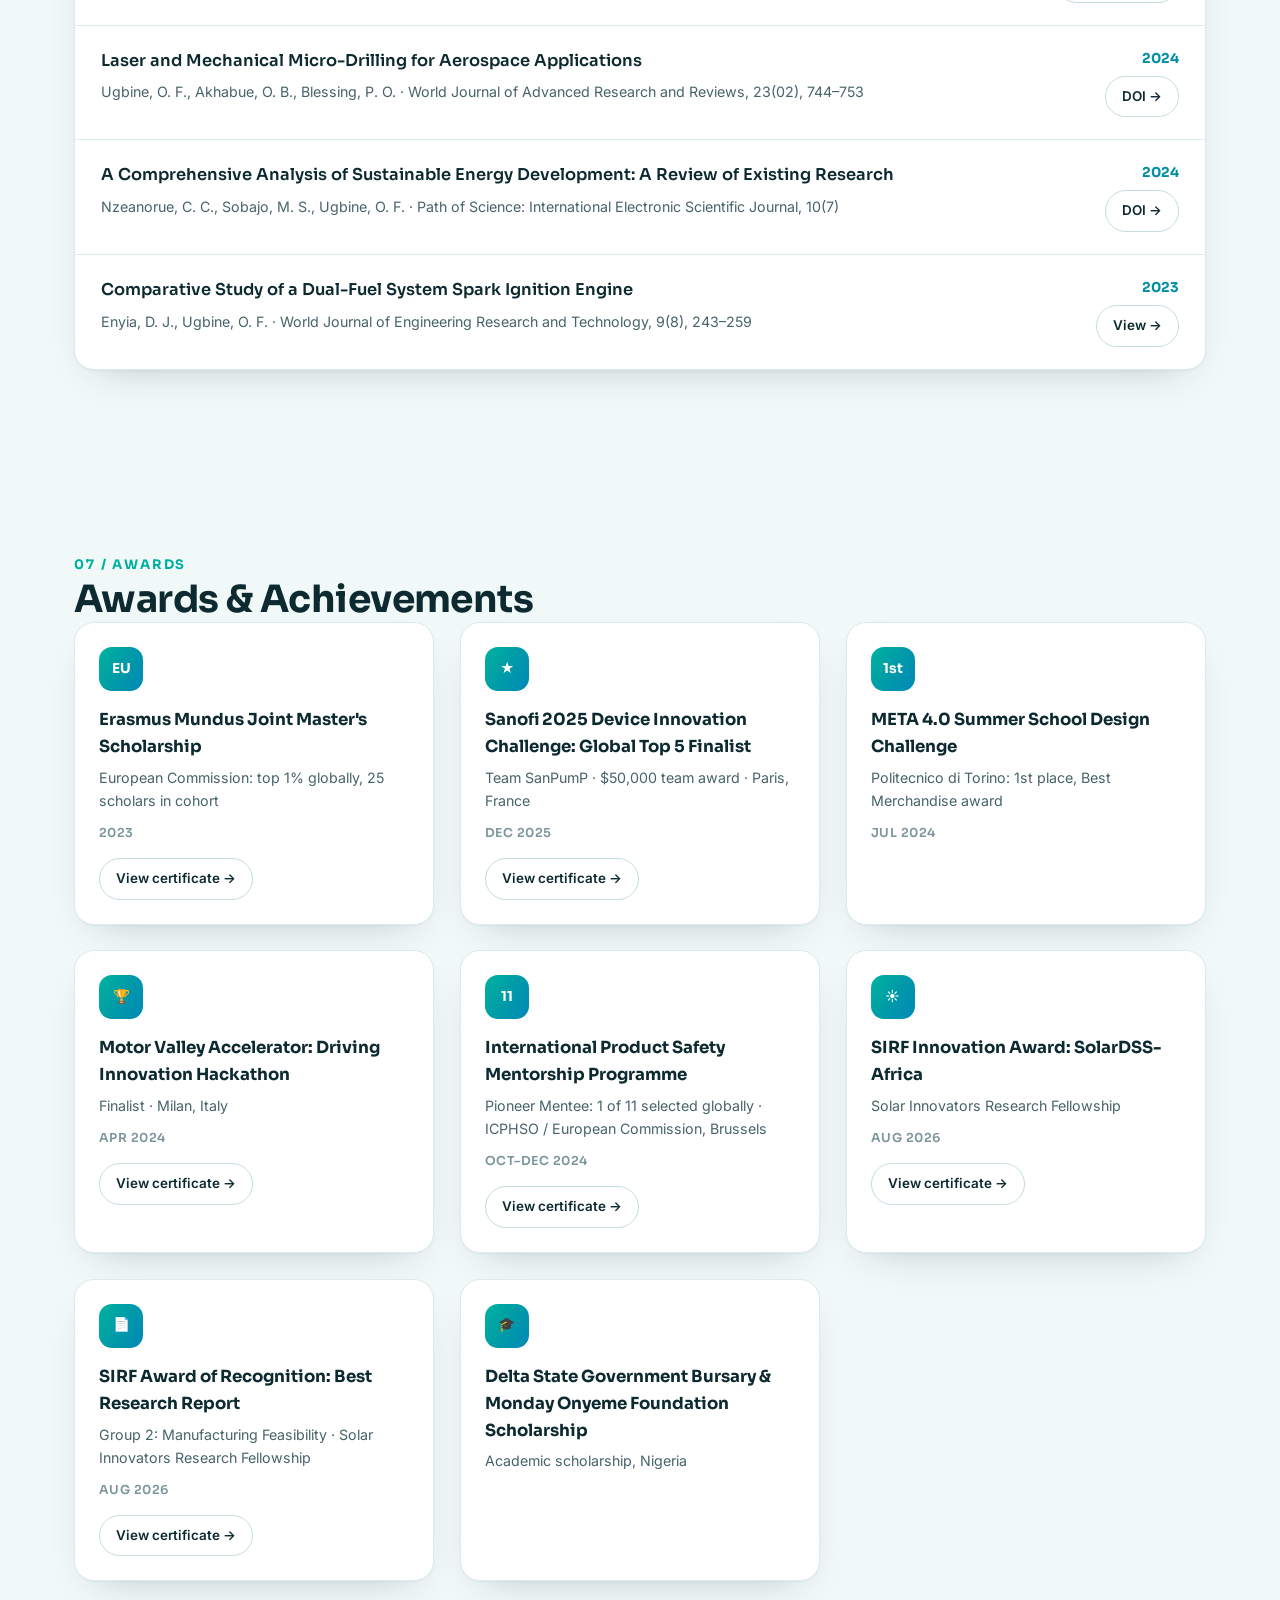
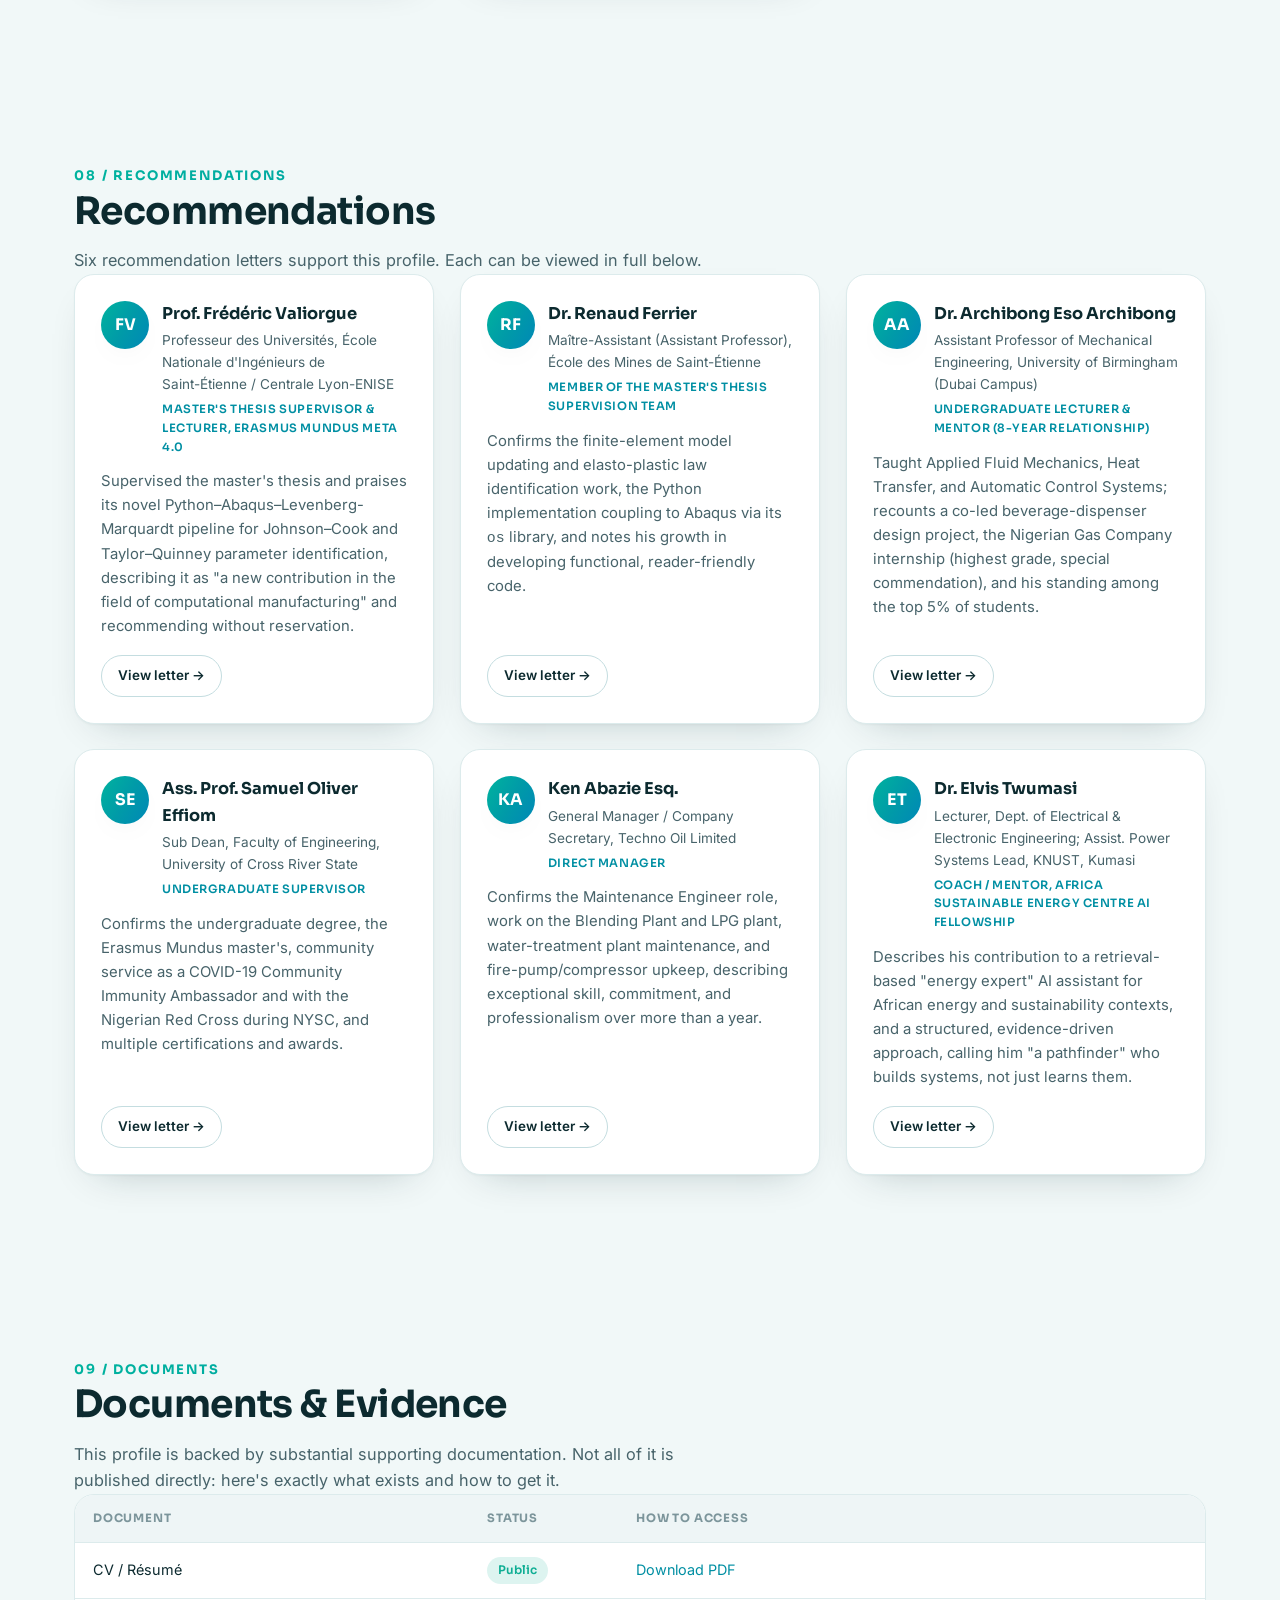
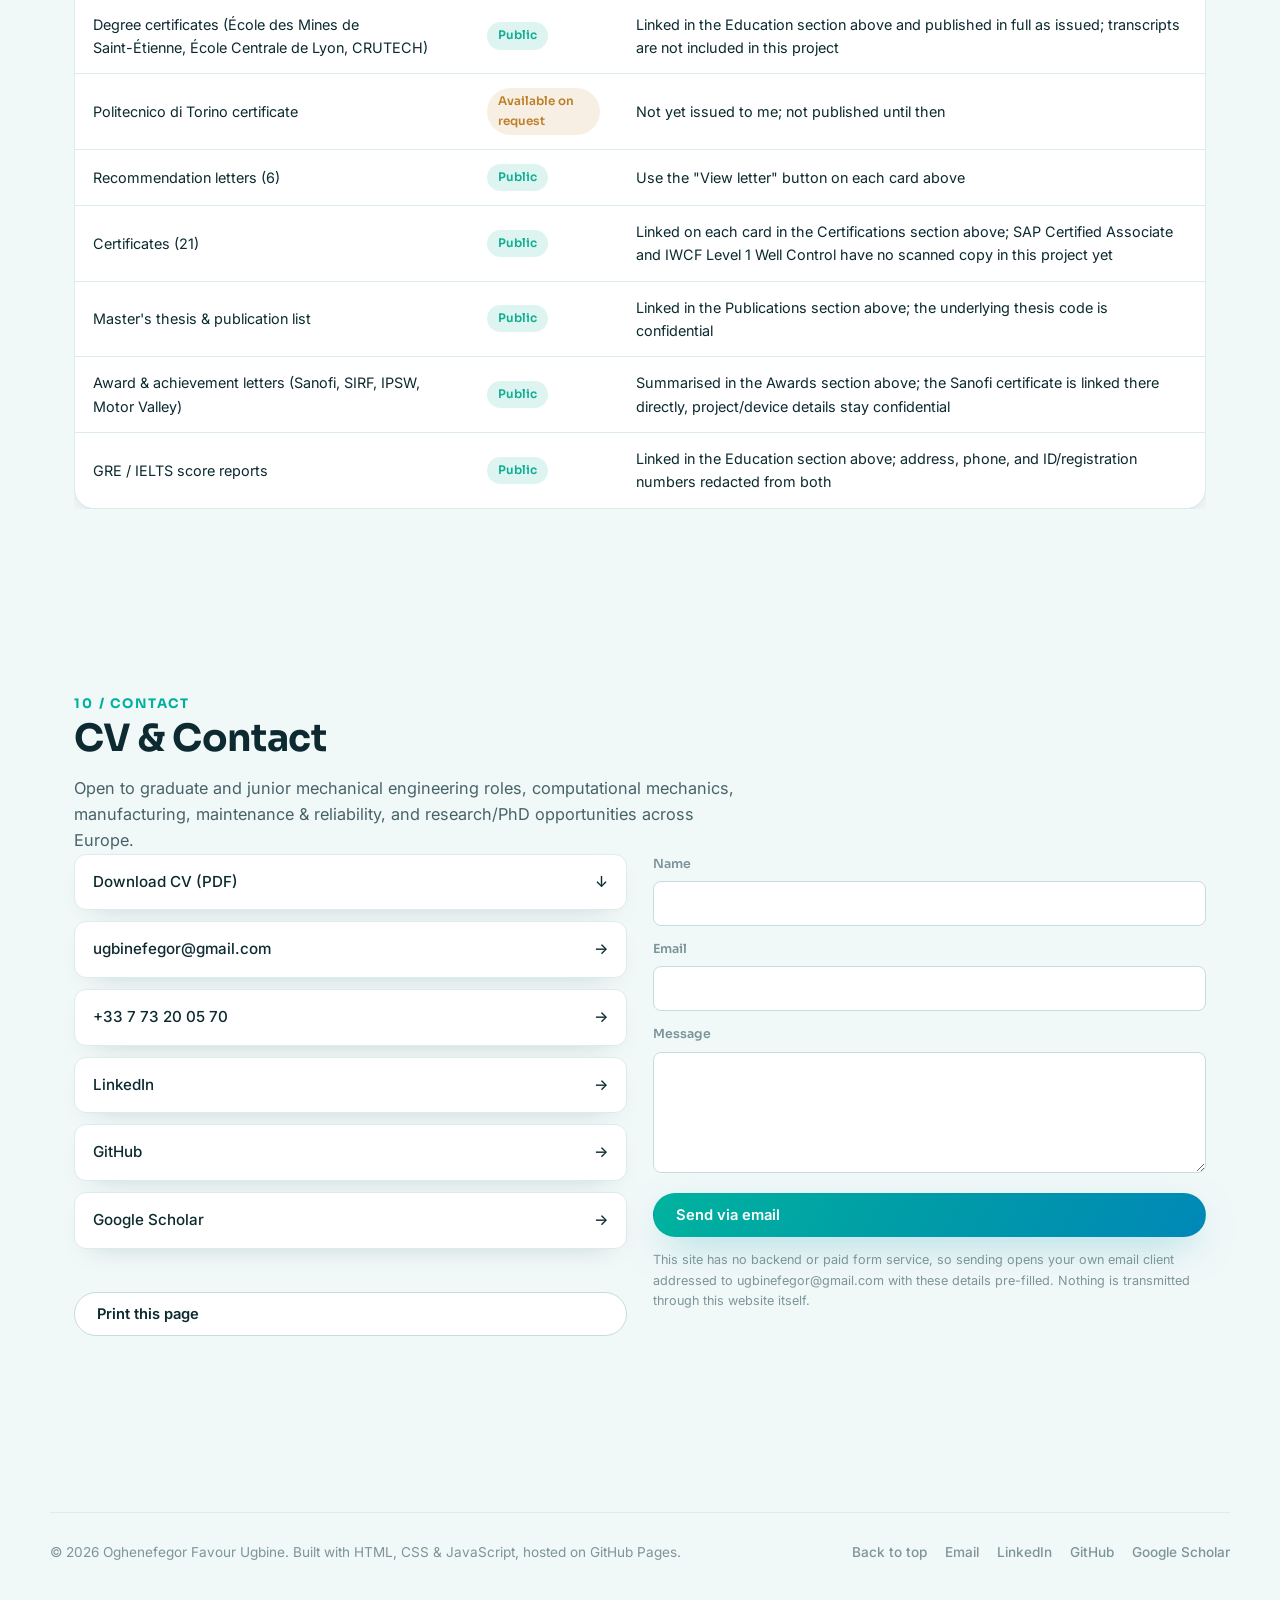
==== commit ebb6de34: "Update index.html" ====
--- a/index.html
+++ b/index.html
@@ -212,7 +212,7 @@
 
       <div class="section-head-row reveal" style="margin-top:2.5rem;">
         <h3 style="font-size:1.15rem;font-weight:700;">Standardized Test Scores</h3>
-        <p class="section-sub">Full official score reports, published as-is except for the address, phone number, and ID/registration number redacted from each for privacy.</p>
+        <p class="section-sub">Full official score reports, published including the address, phone number, and ID/registration number.</p>
       </div>
       <div class="award-grid">
         <div class="award-card reveal">
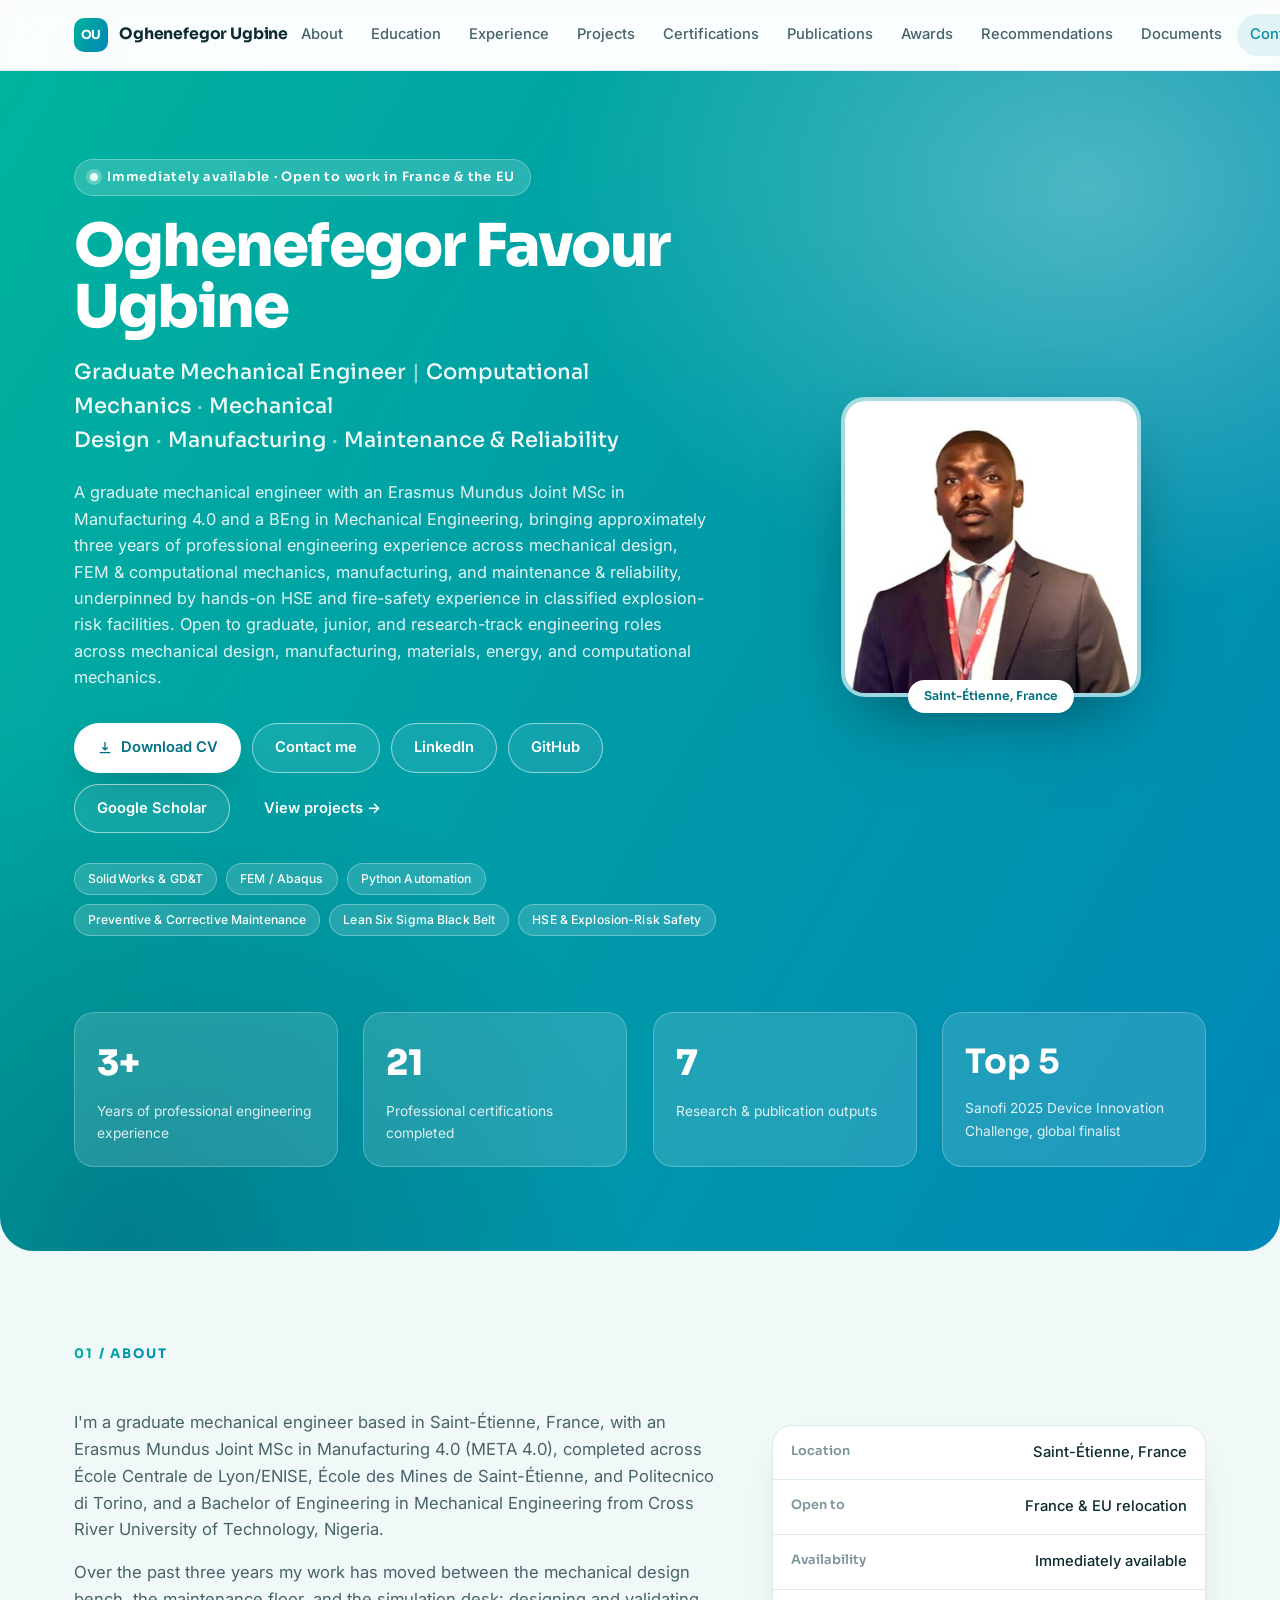
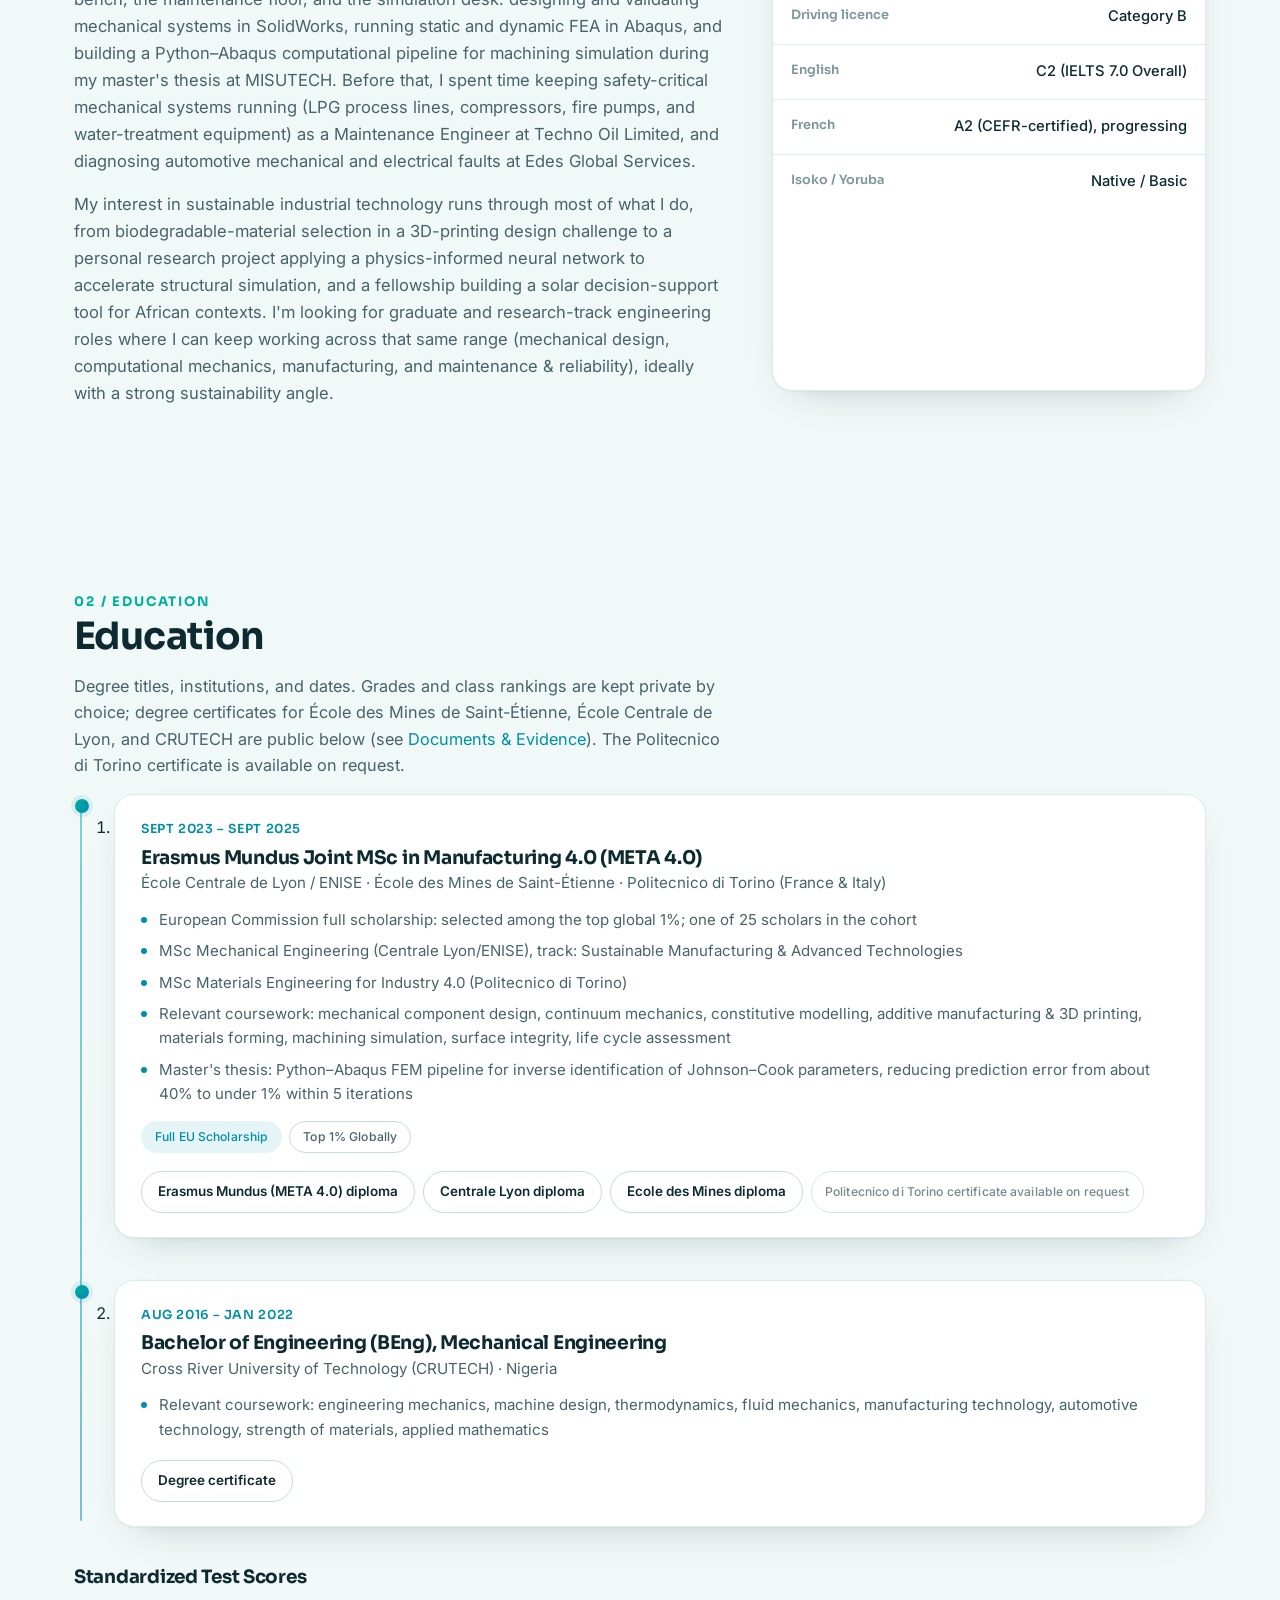
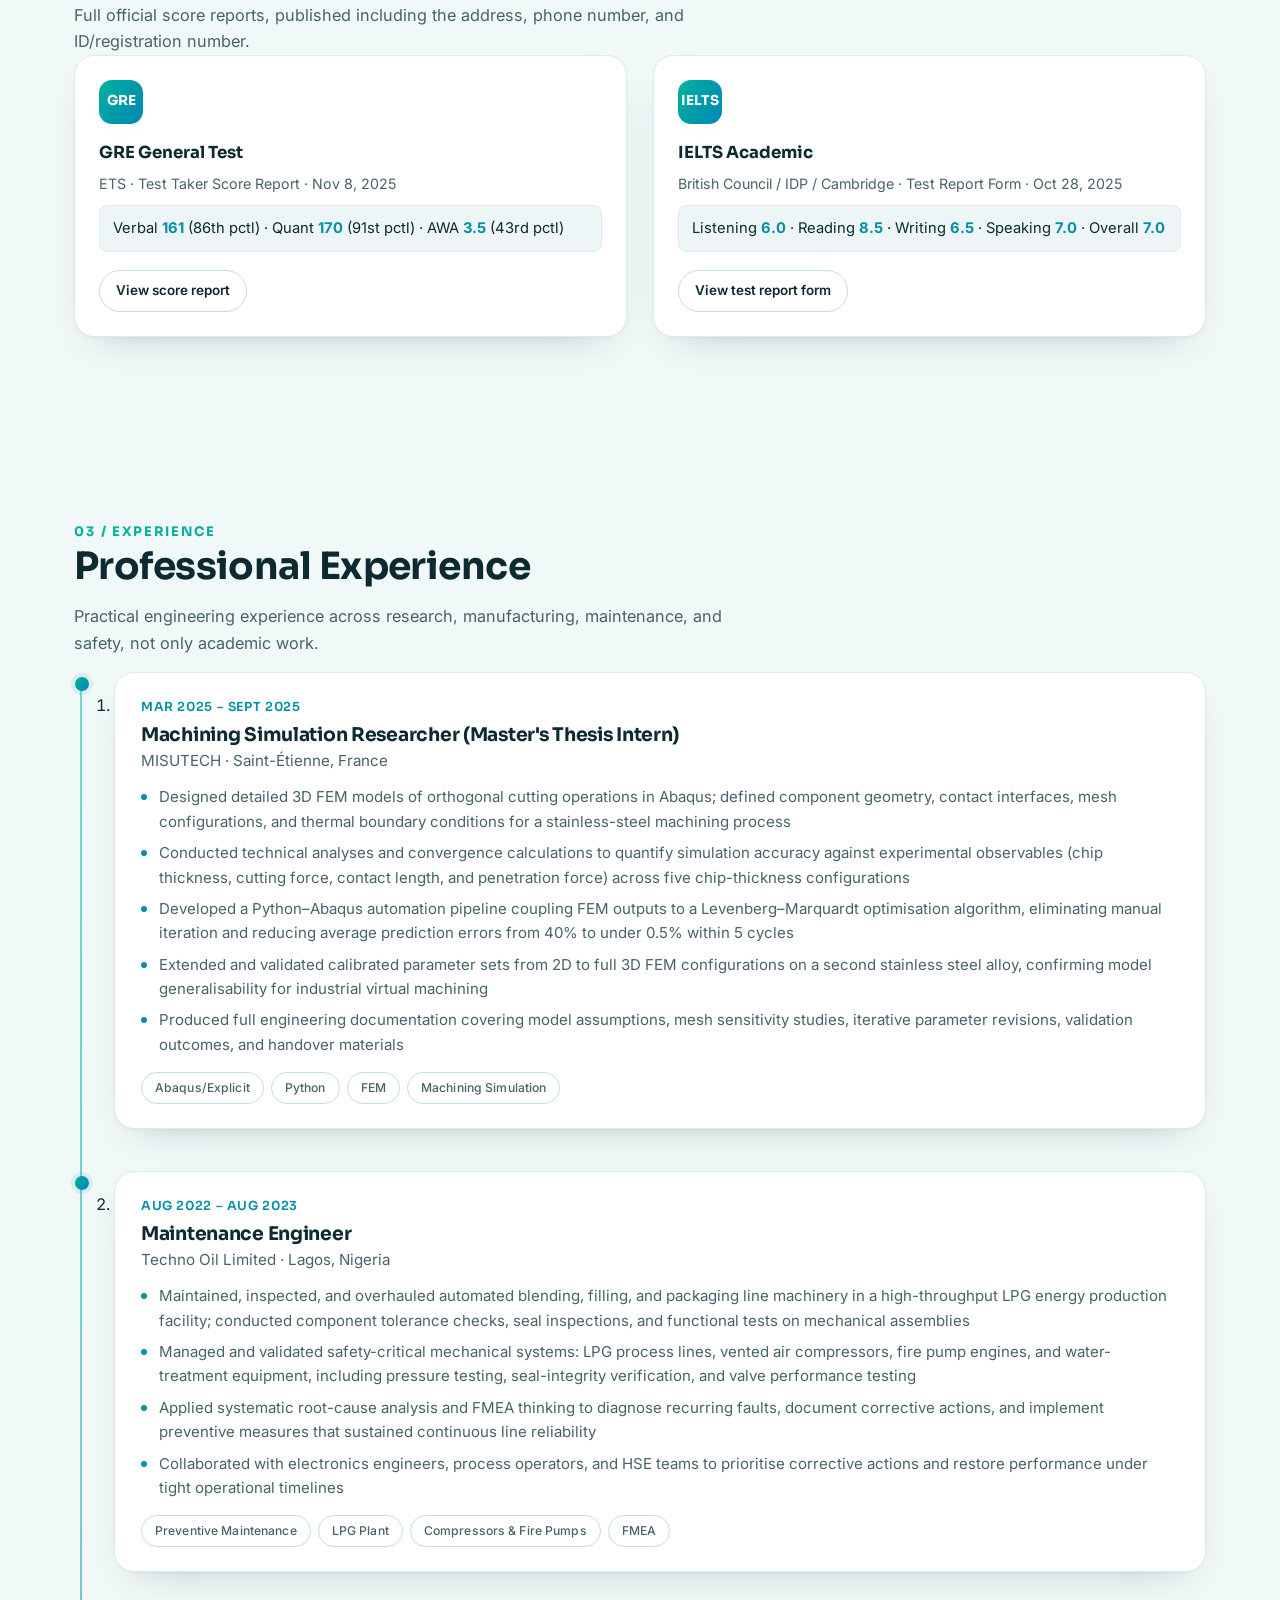
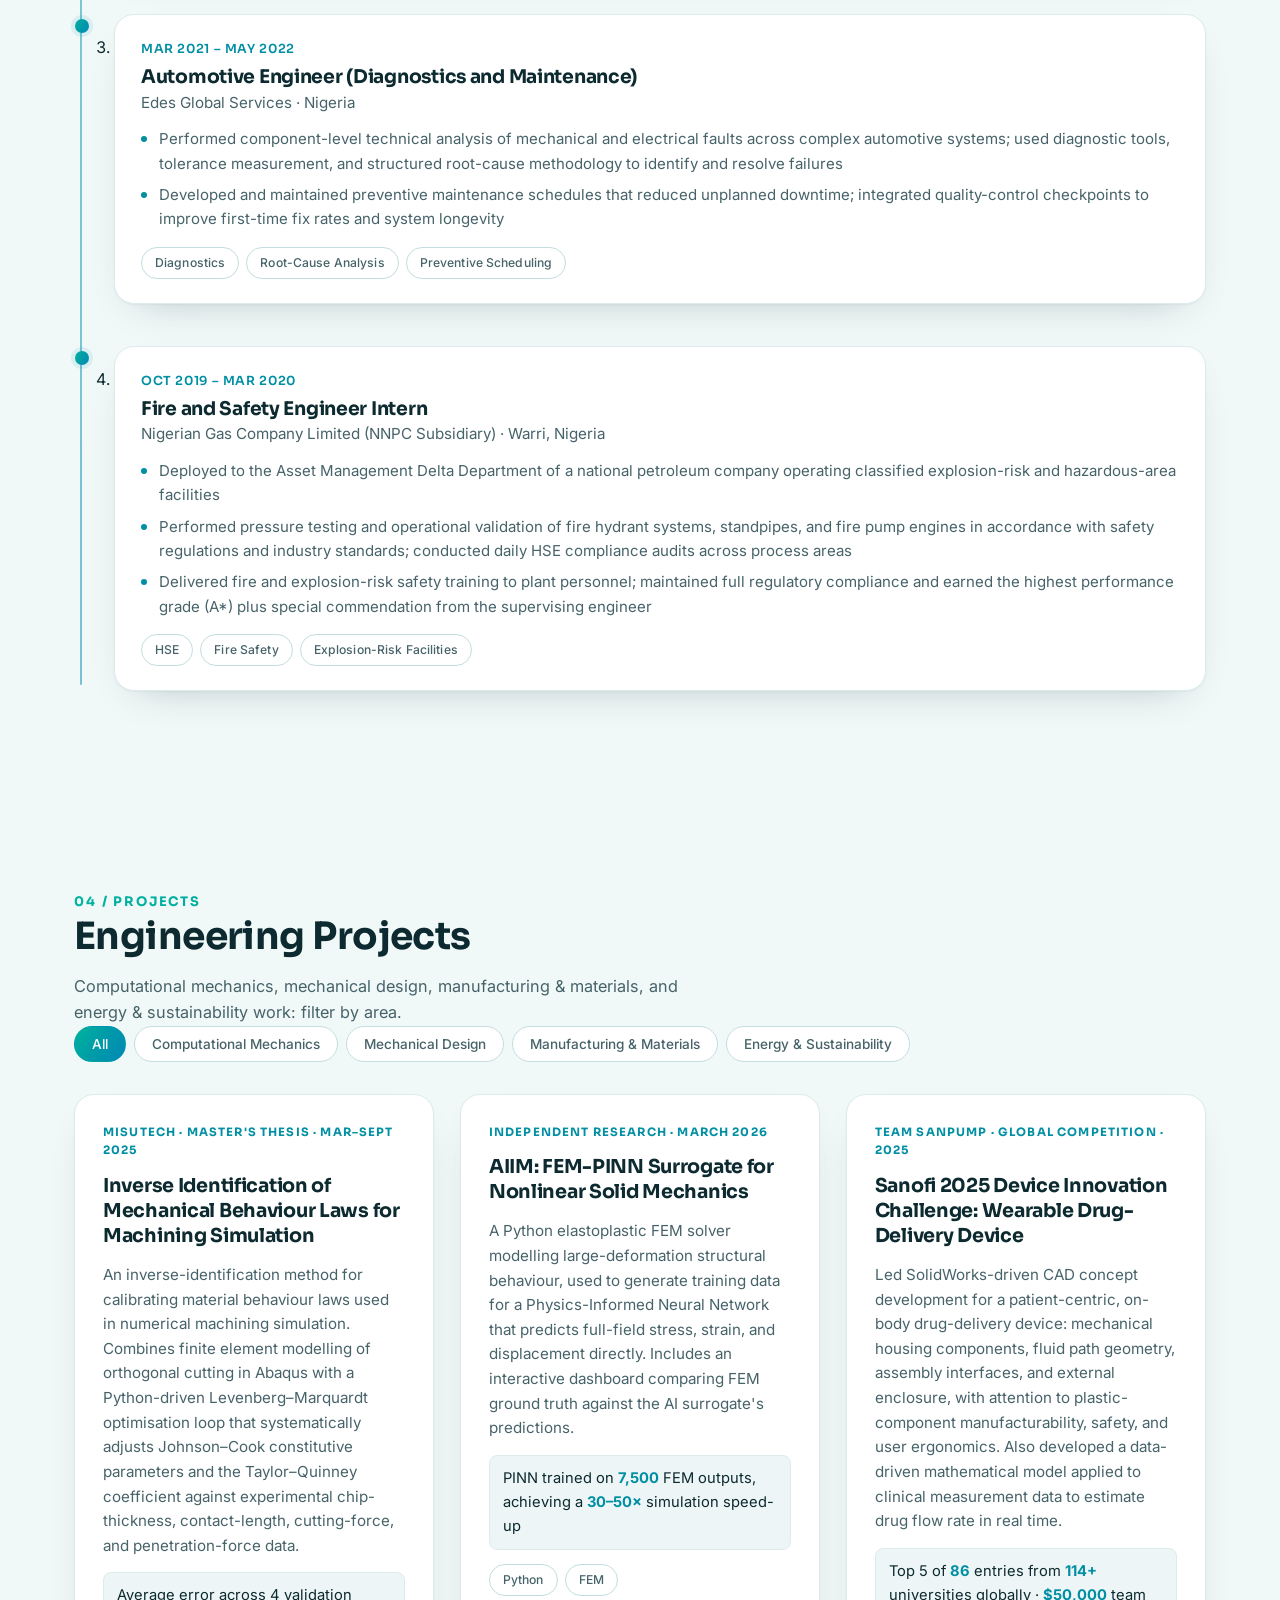
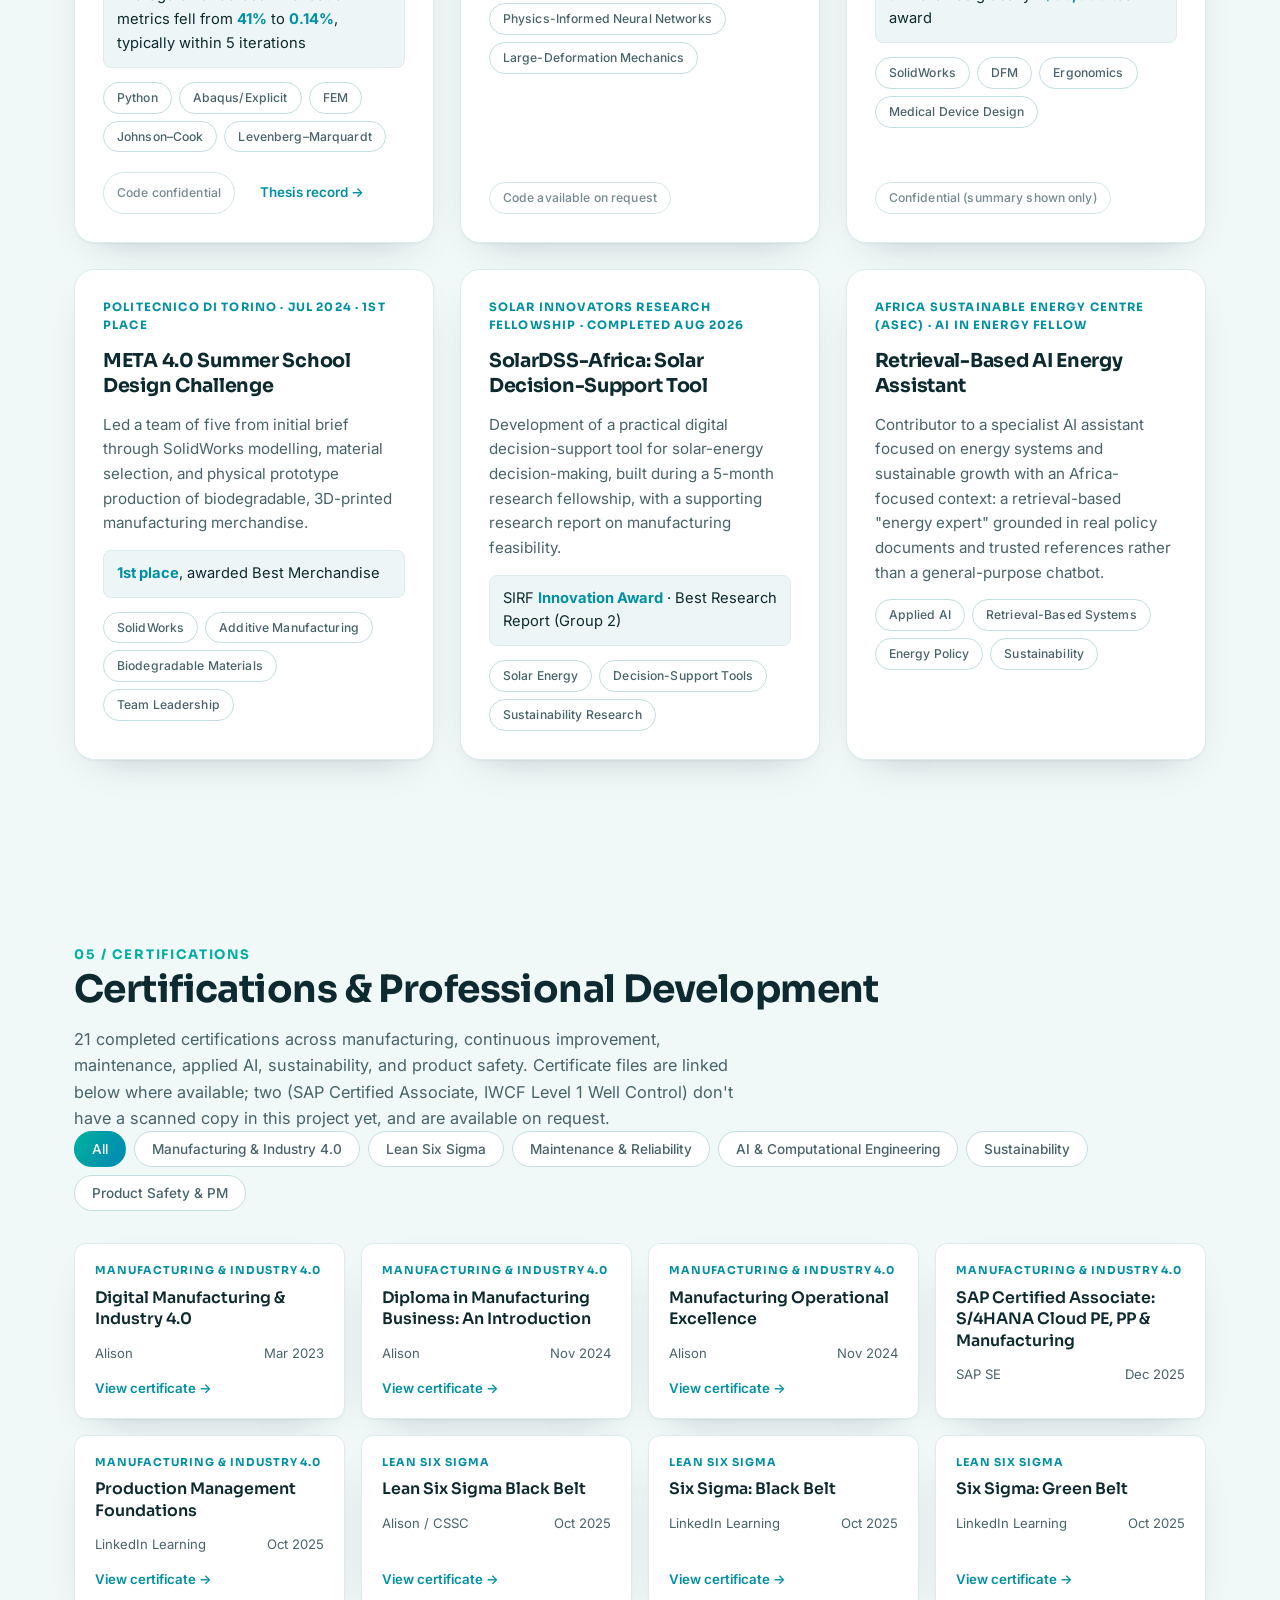
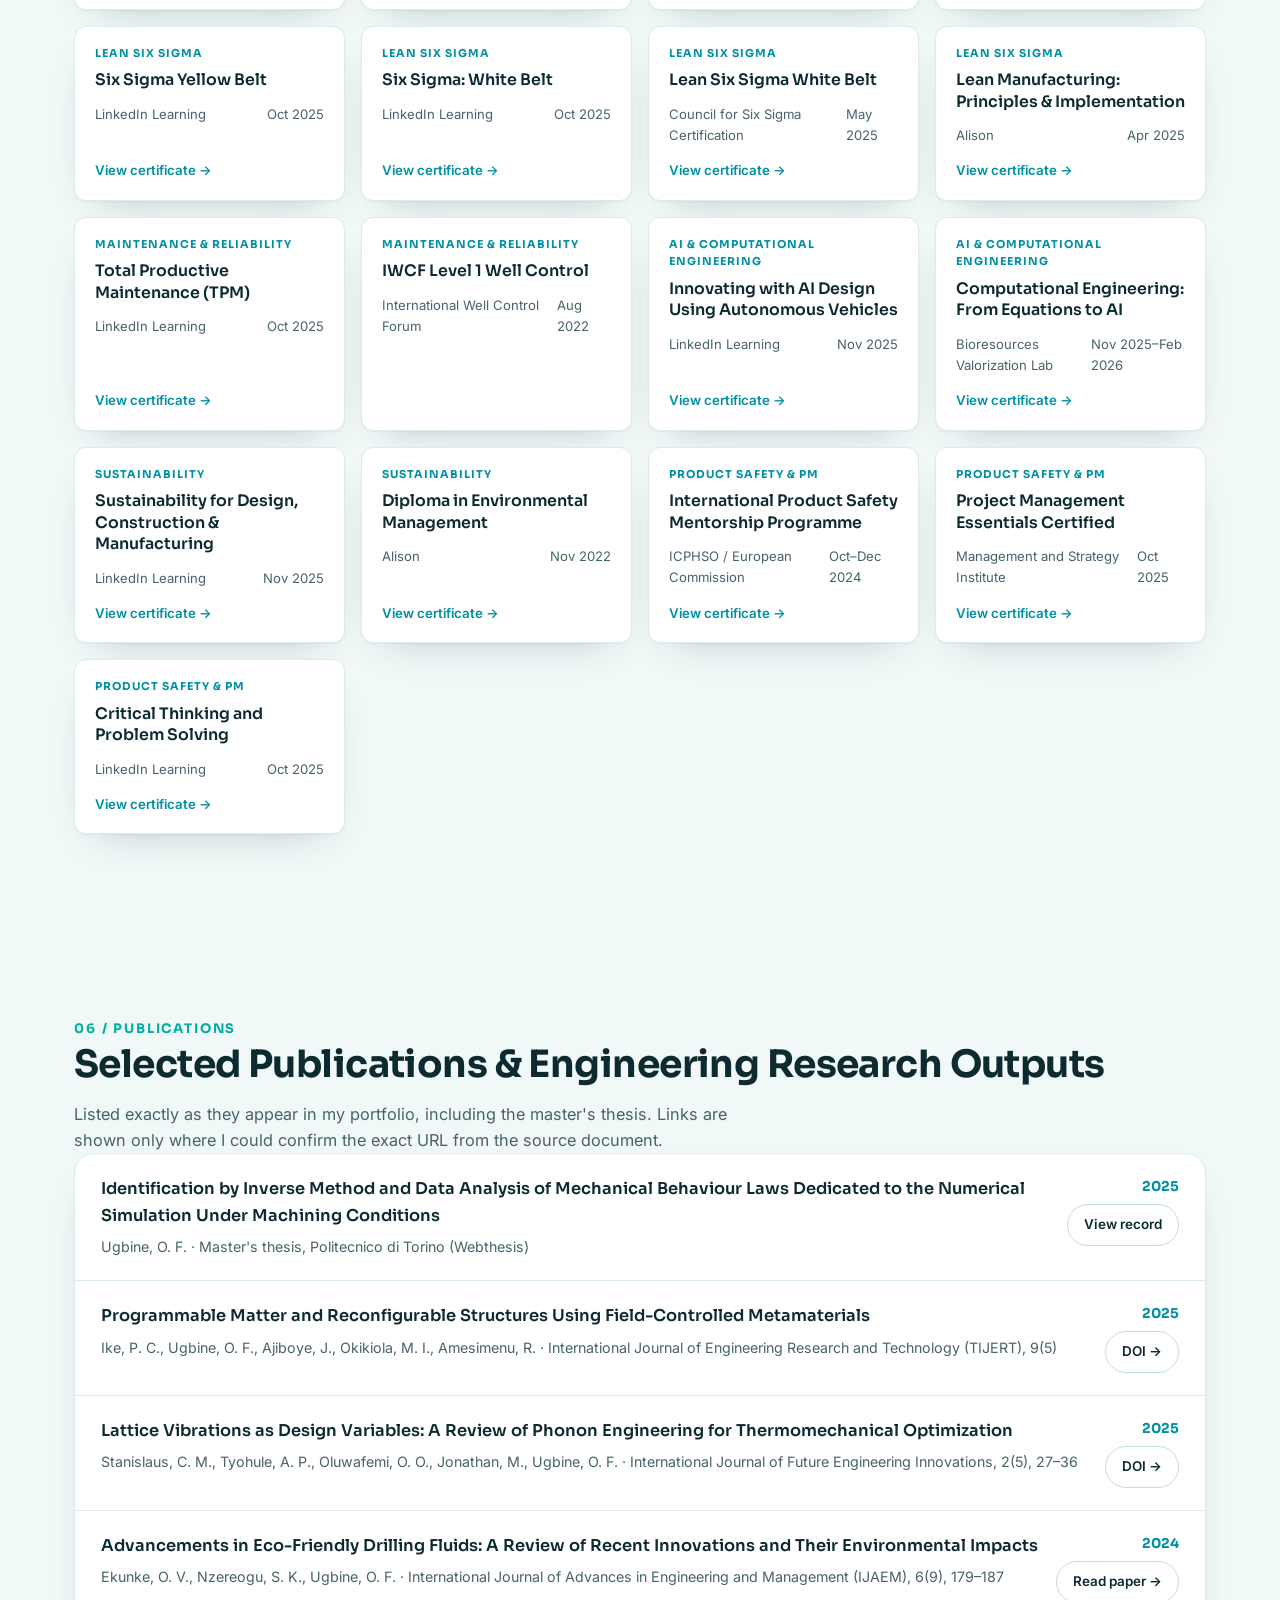
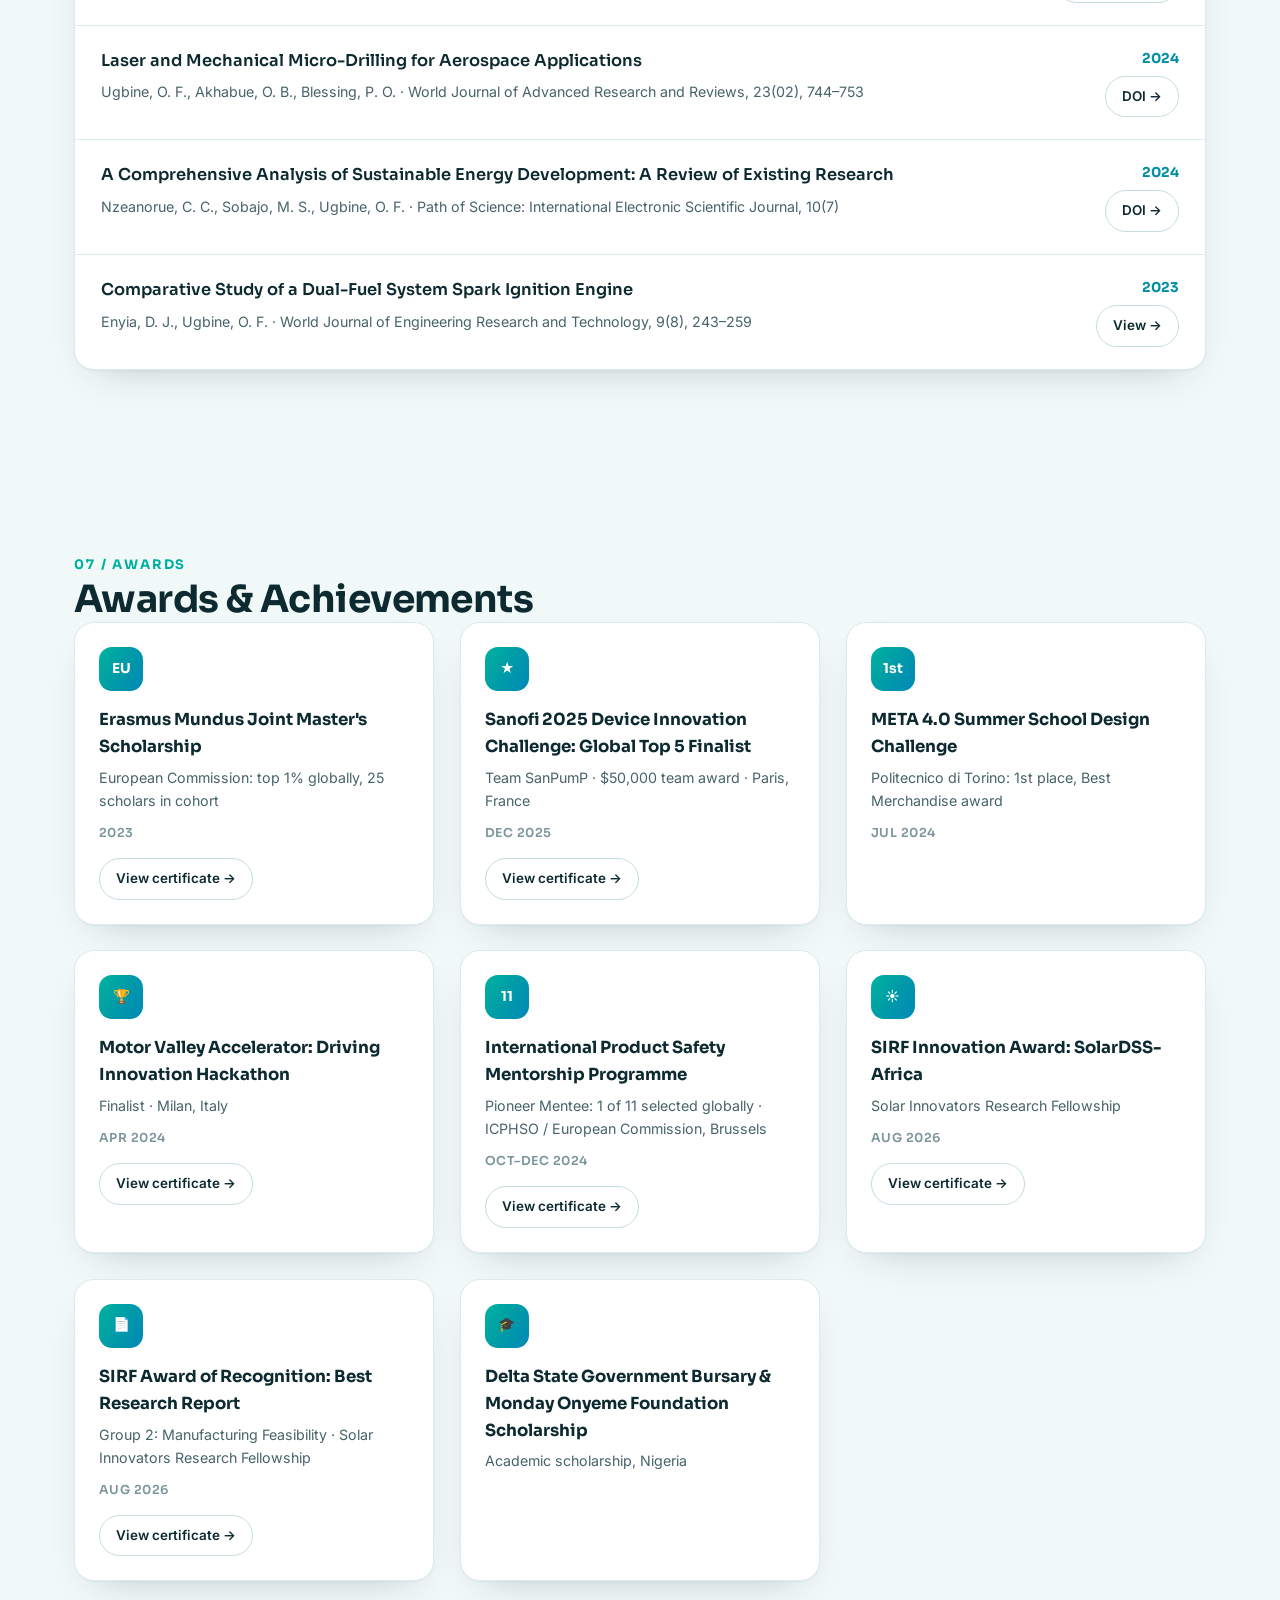
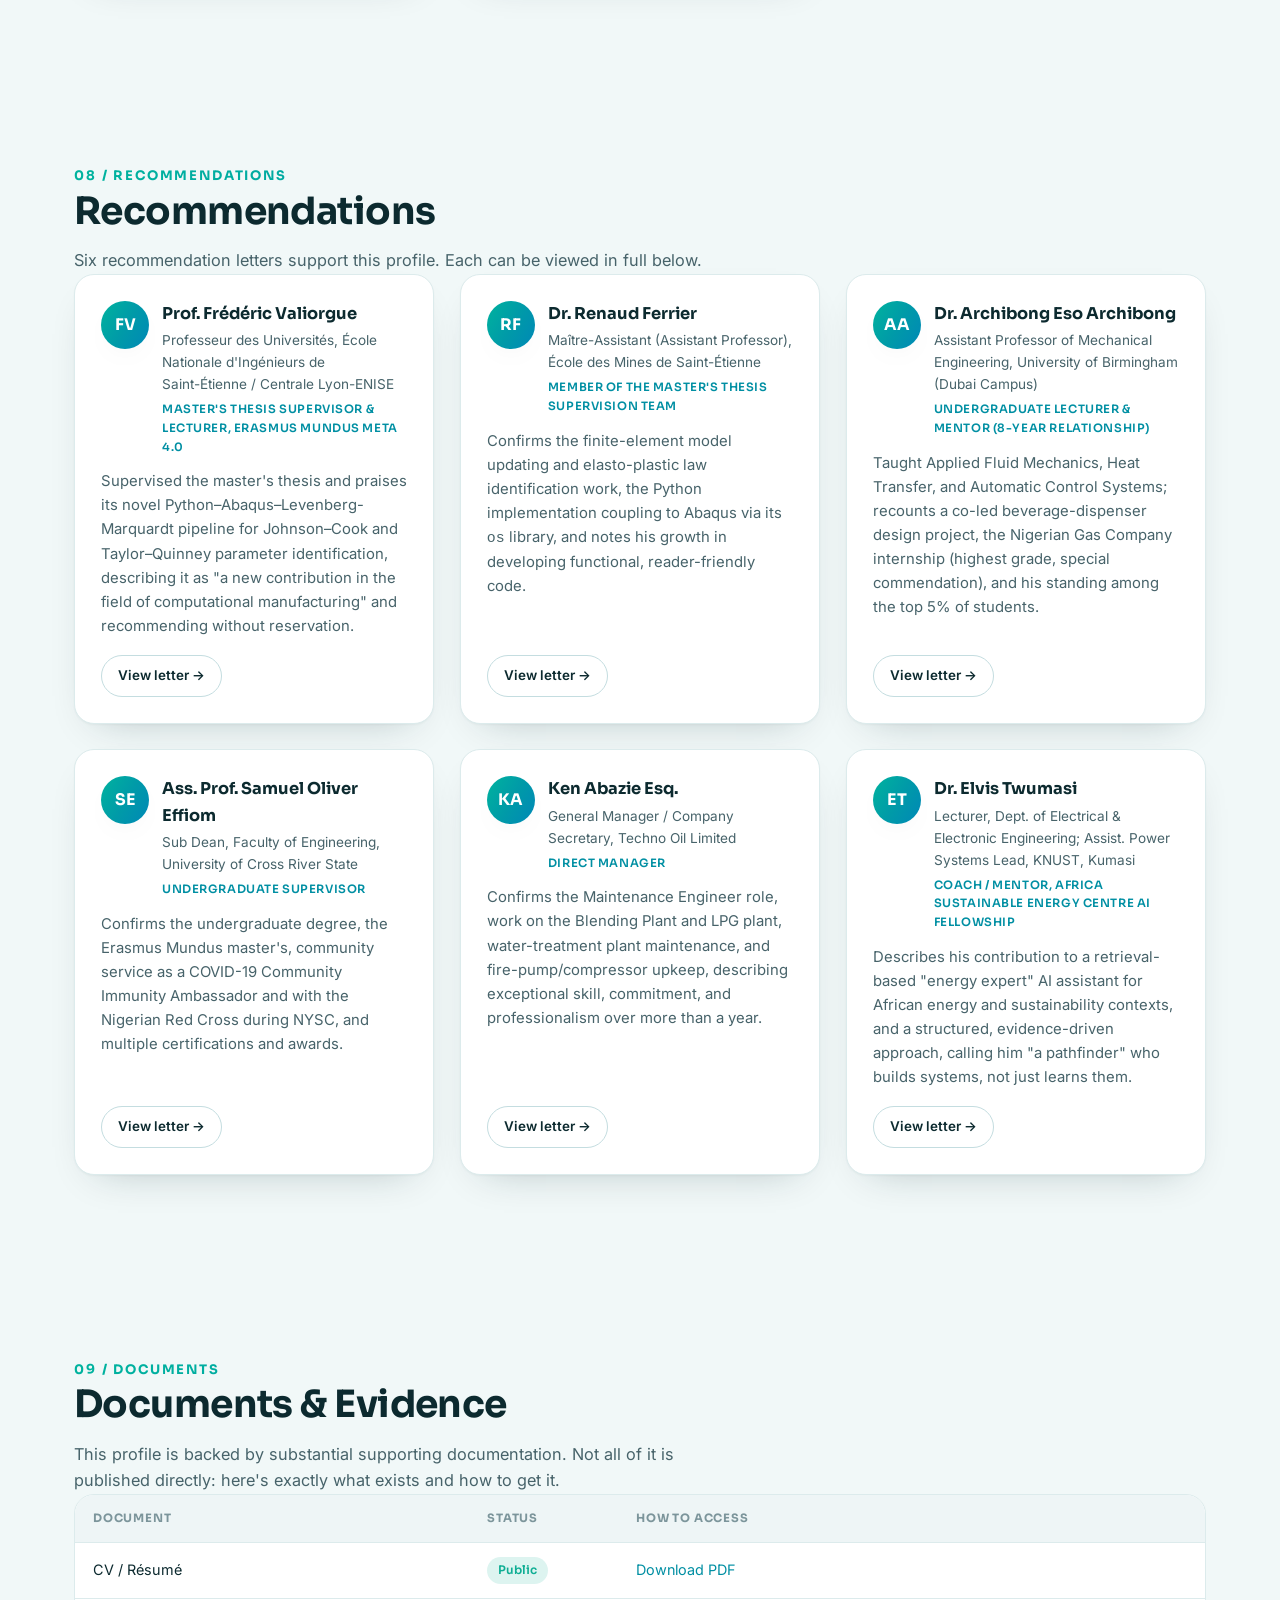
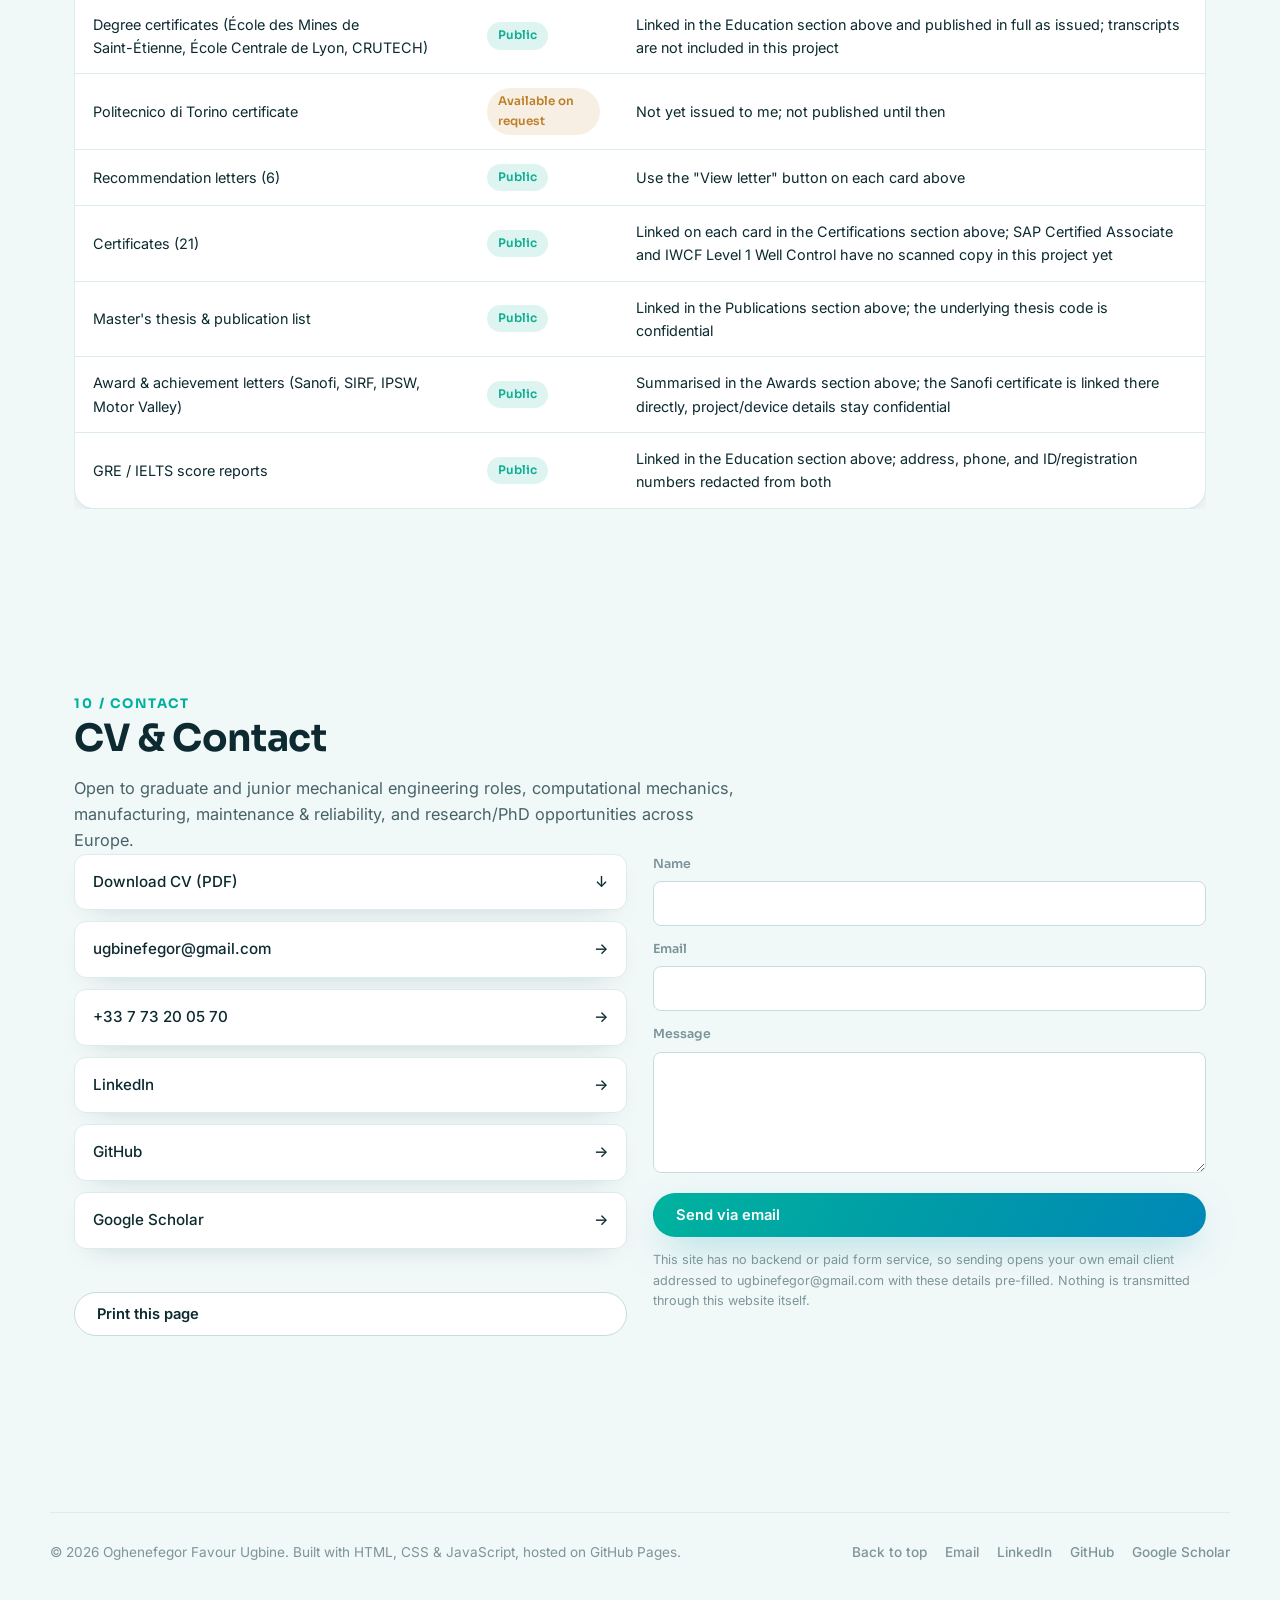
==== commit a69e8d43: "Update index.html" ====
--- a/index.html
+++ b/index.html
@@ -335,7 +335,7 @@
           <span class="project-kicker">MISUTECH &middot; Master's Thesis &middot; Mar&ndash;Sept 2025</span>
           <h3 class="project-title">Inverse Identification of Mechanical Behaviour Laws for Machining Simulation</h3>
           <p class="project-desc">An inverse-identification method for calibrating material behaviour laws used in numerical machining simulation. Combines finite element modelling of orthogonal cutting in Abaqus with a Python-driven Levenberg&ndash;Marquardt optimisation loop that systematically adjusts Johnson&ndash;Cook constitutive parameters and the Taylor&ndash;Quinney coefficient against experimental chip-thickness, contact-length, cutting-force, and penetration-force data.</p>
-          <div class="project-stat">Average error across 4 validation metrics fell from <span>21&ndash;41%</span> to <span>0.14&ndash;4.35%</span>, typically within 5 iterations</div>
+          <div class="project-stat">Average error across 4 validation metrics fell from <span>41%</span> to <span>0.14%</span>, typically within 5 iterations</div>
           <div class="project-tags">
             <span class="tag">Python</span><span class="tag">Abaqus/Explicit</span><span class="tag">FEM</span><span class="tag">Johnson&ndash;Cook</span><span class="tag">Levenberg&ndash;Marquardt</span>
           </div>
